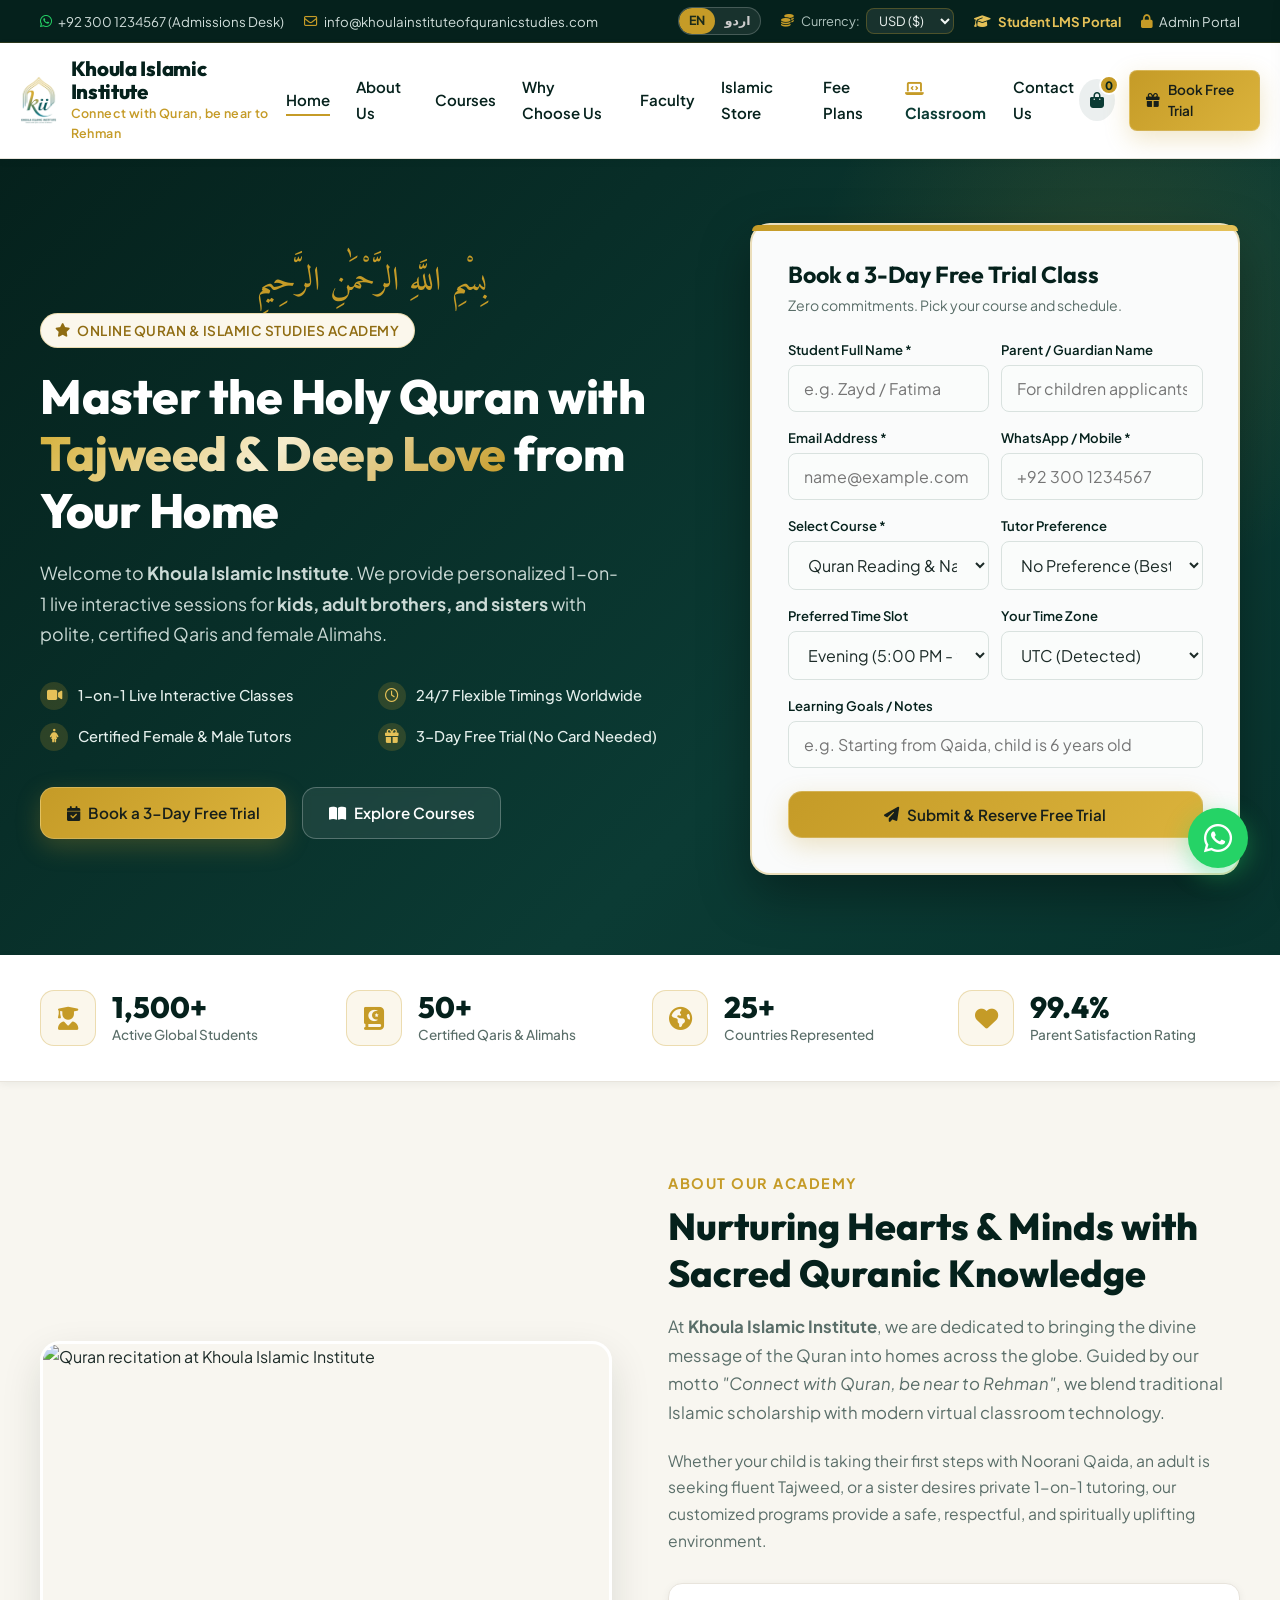
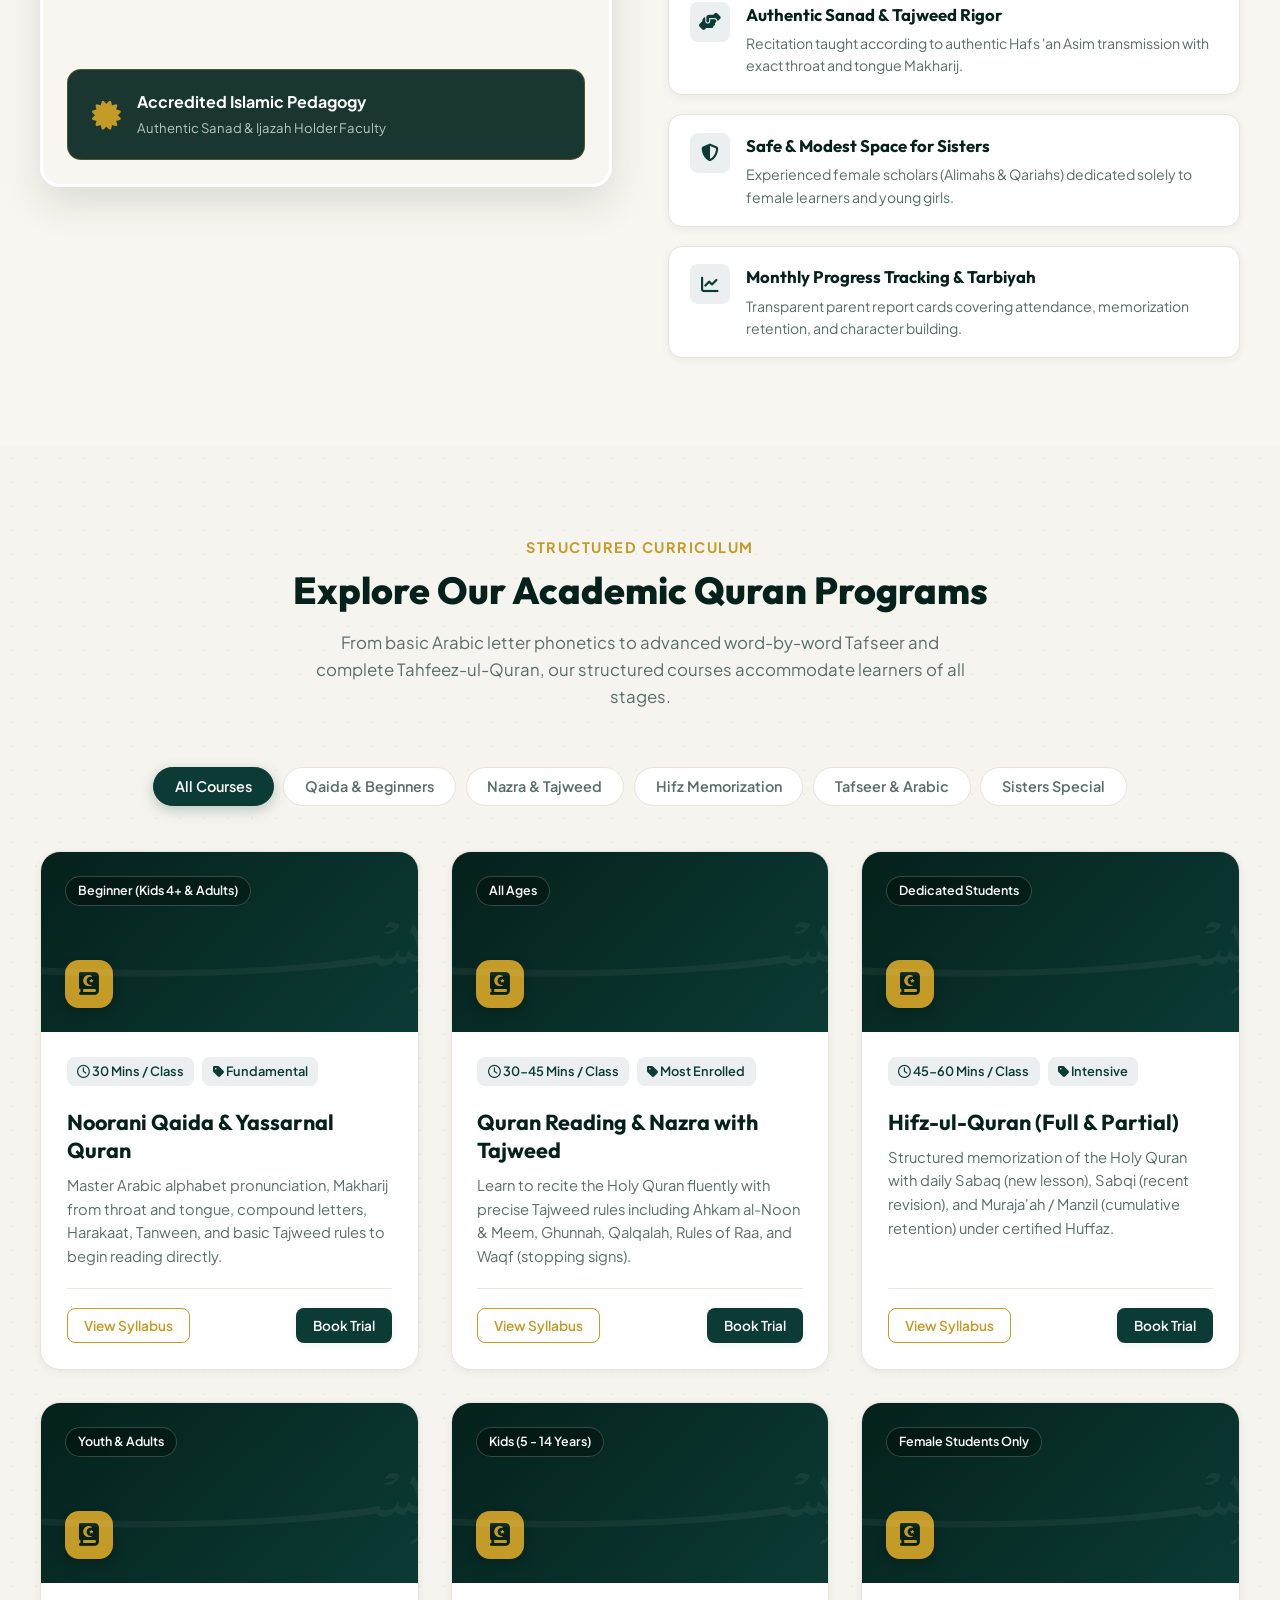
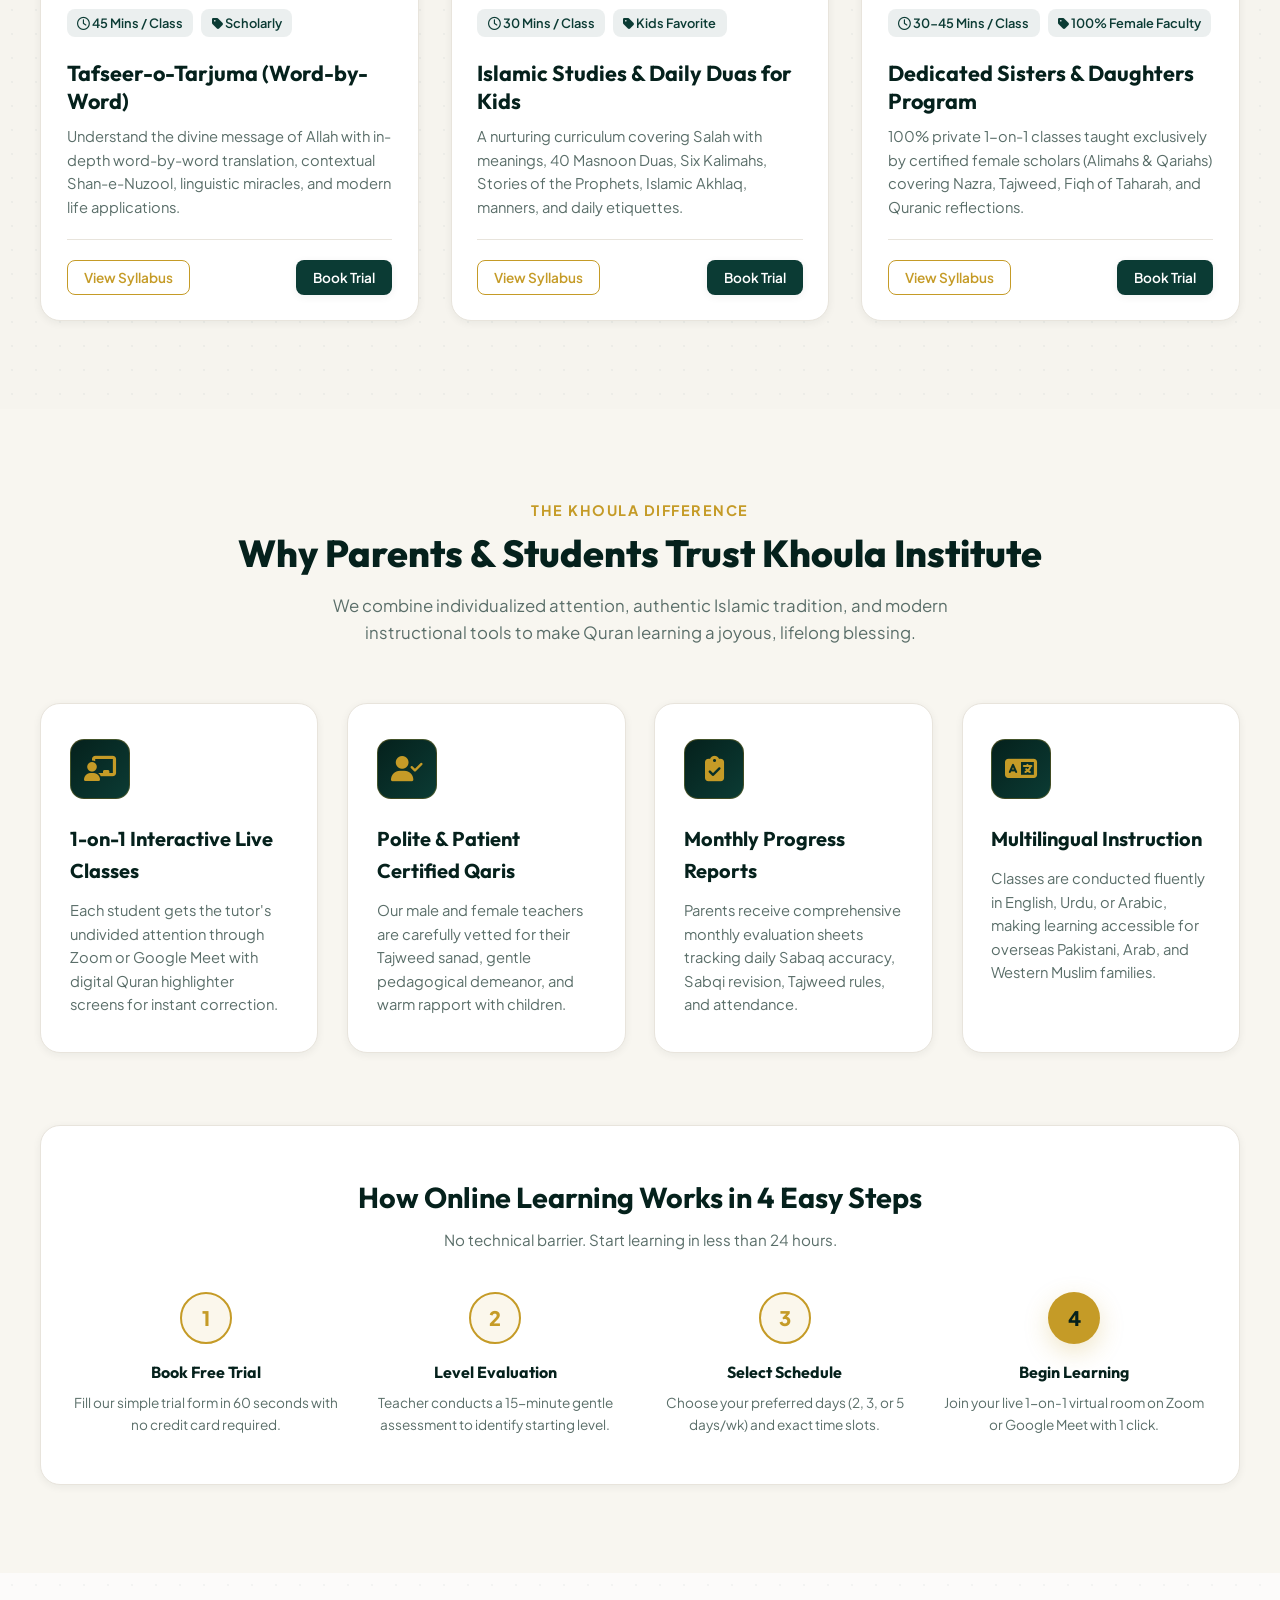
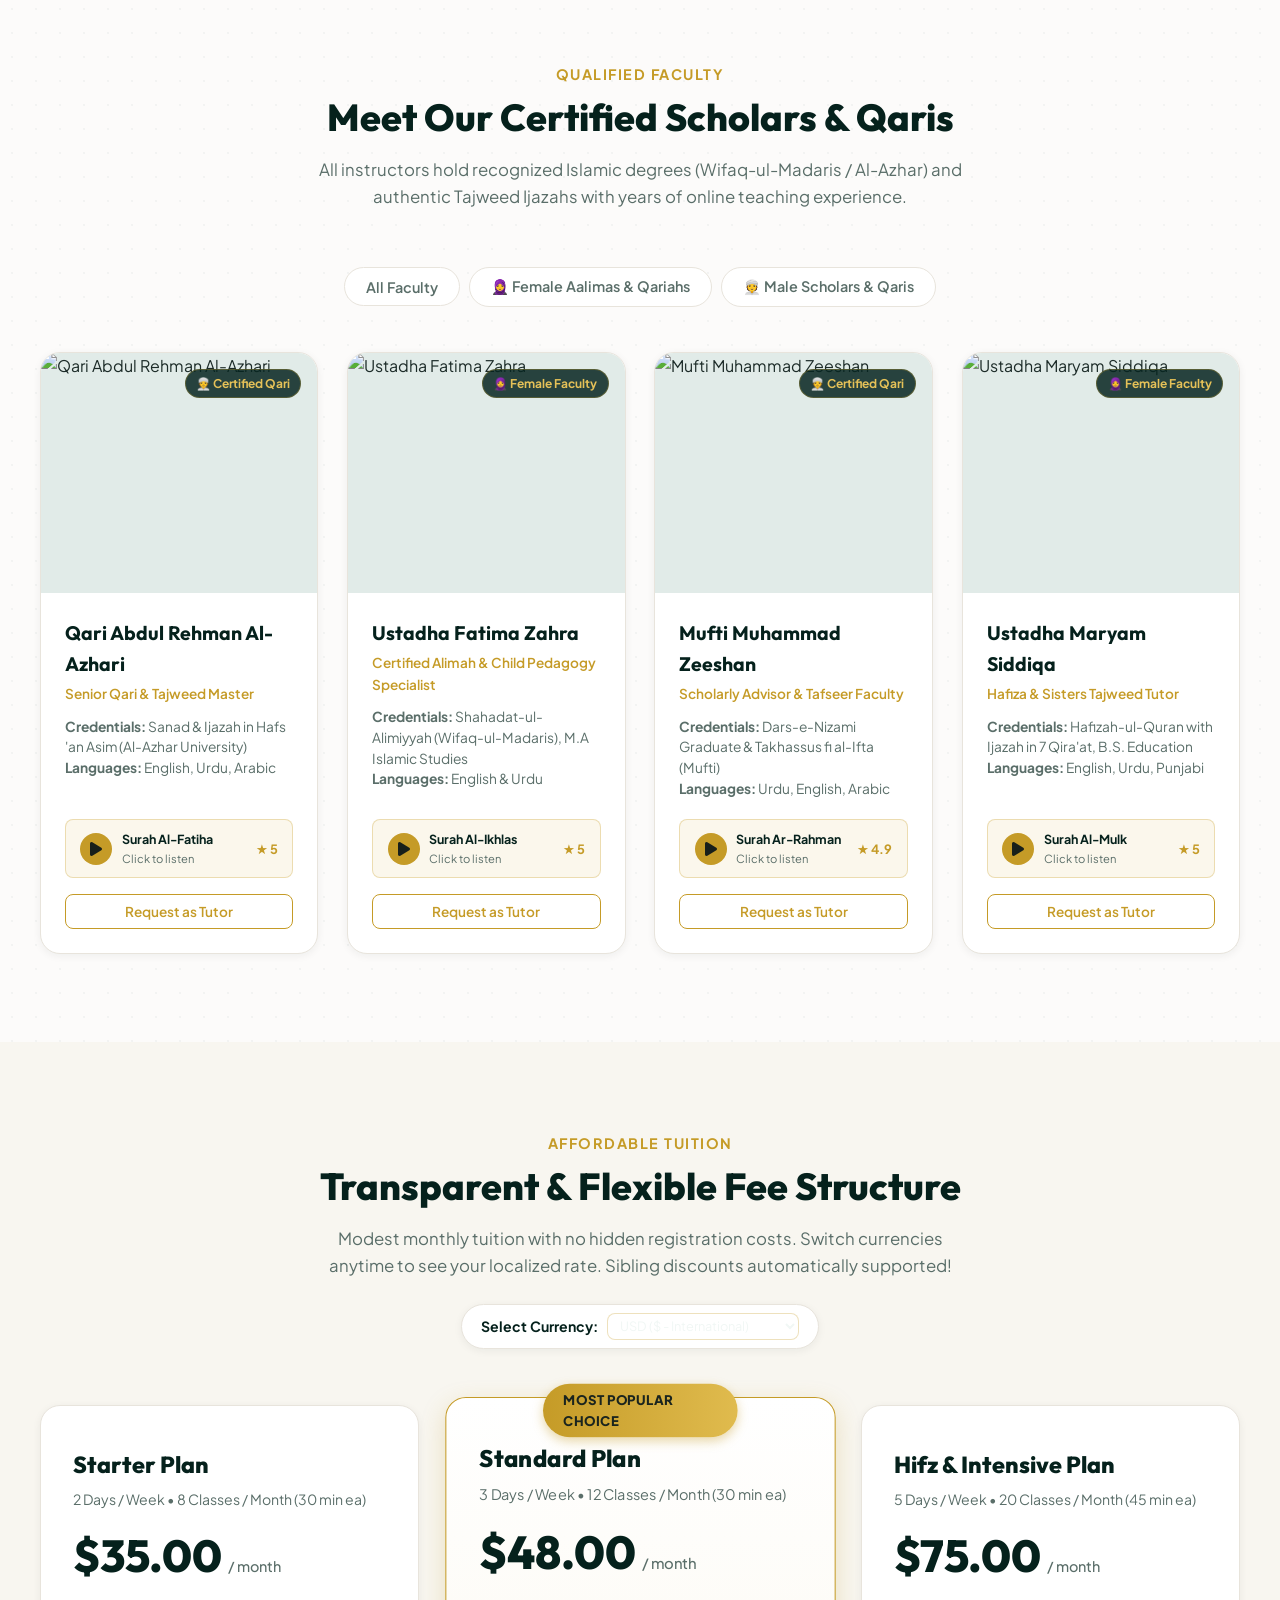
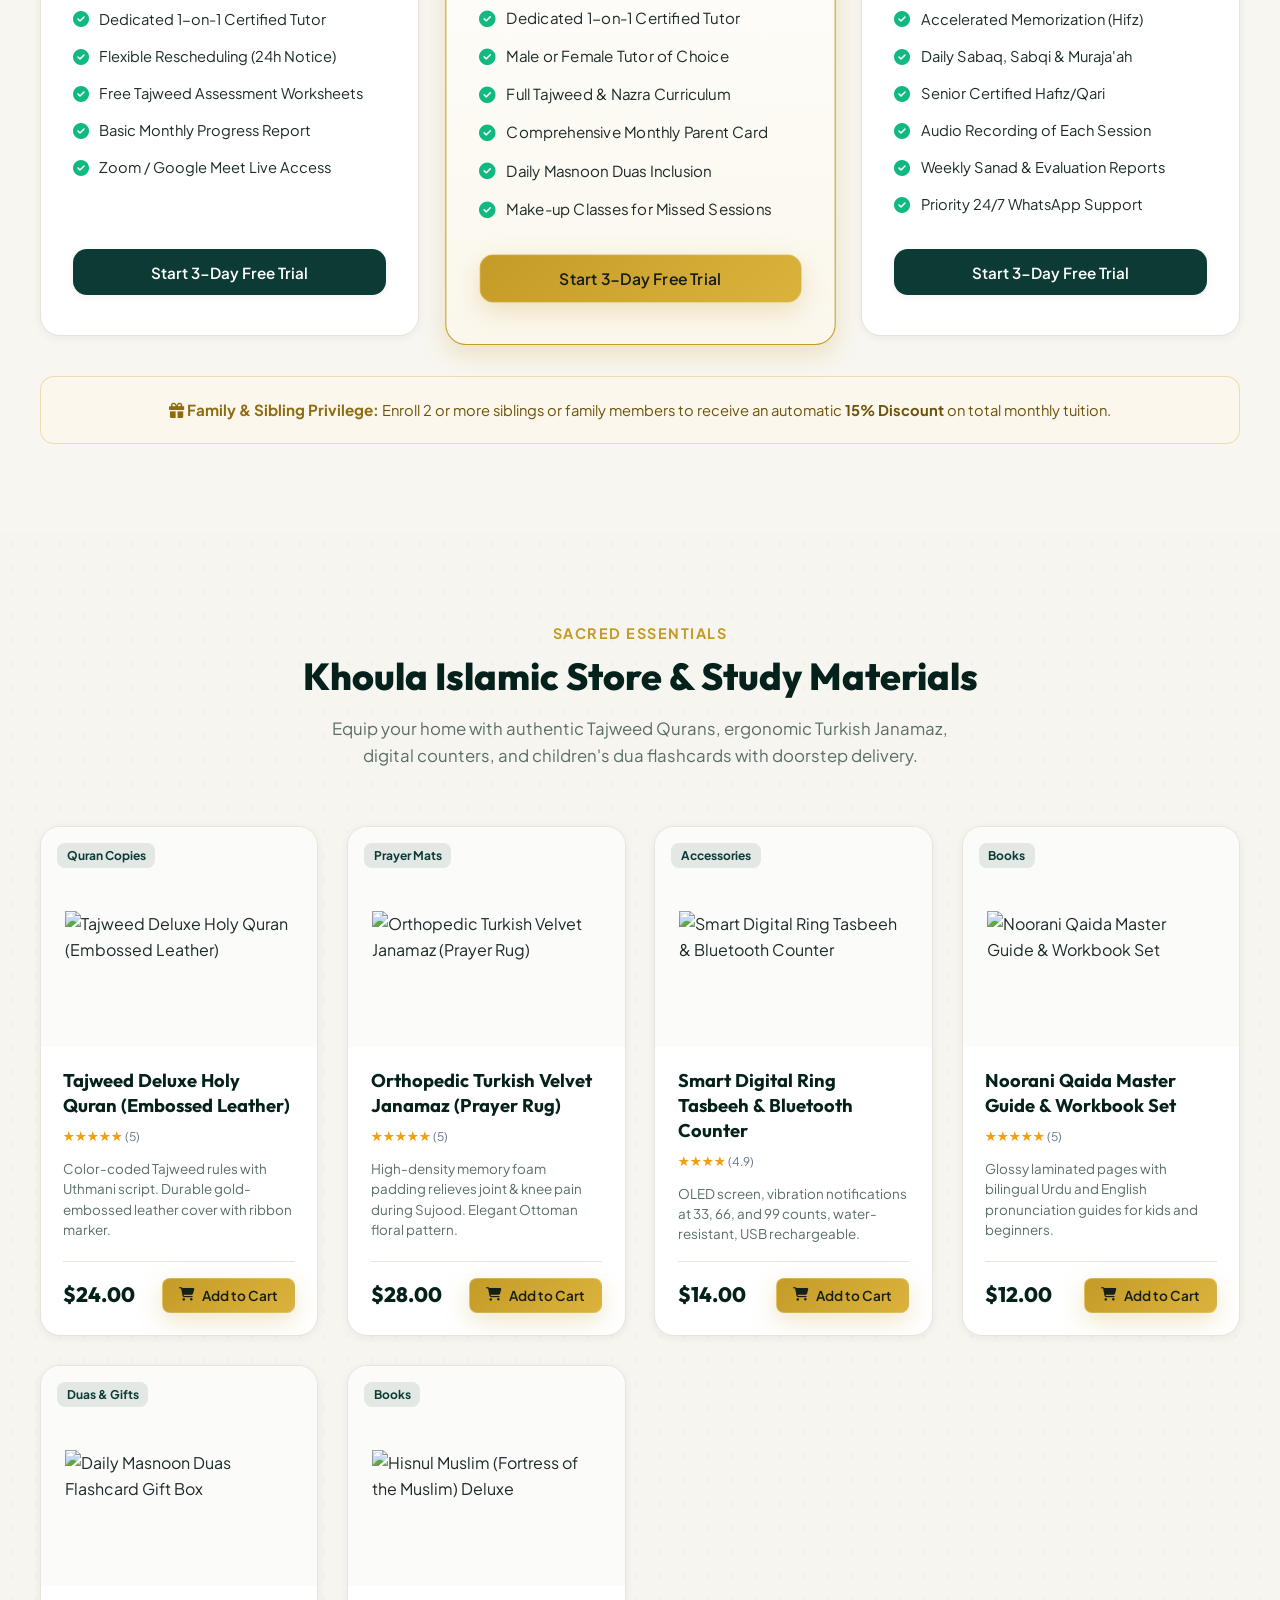
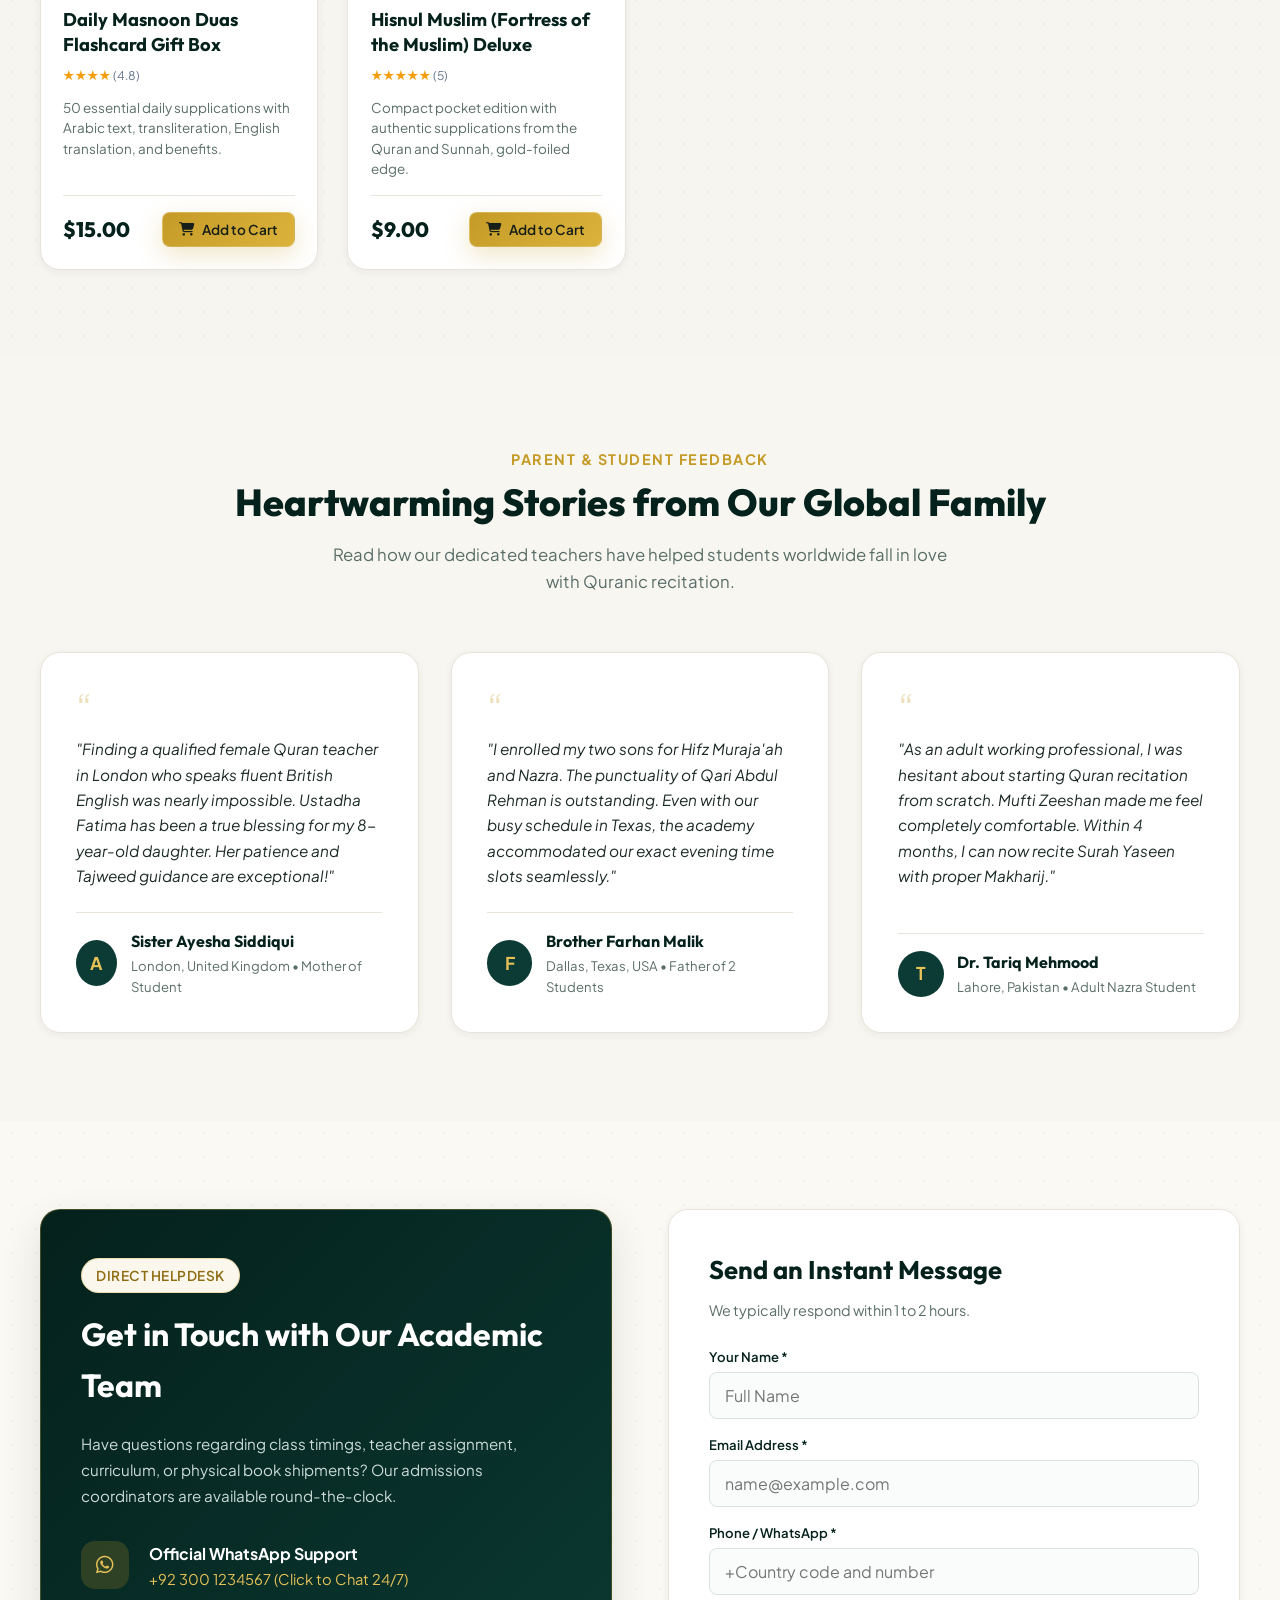
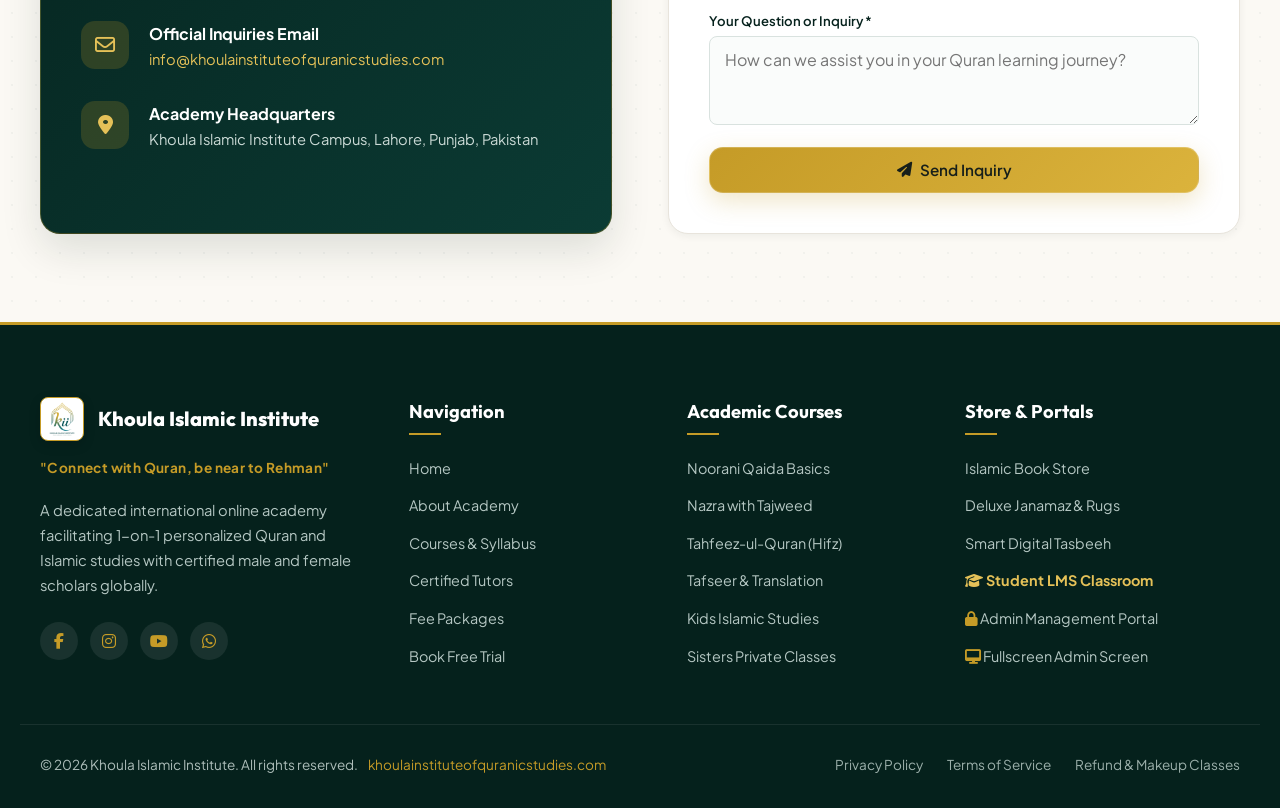
==== index.html @ 8093f702 "Khoula Islamic Institute Website" ====
<!DOCTYPE html>
<html lang="en">
<head>
  <meta charset="UTF-8">
  <meta name="viewport" content="width=device-width, initial-scale=1.0">
  <title>Khoula Islamic Institute | Online Quran Academy & Islamic Store</title>
  <meta name="description" content="Connect with Quran, be near to Rehman. 1-on-1 personalized live Quran classes for kids, adults, and sisters with certified male and female scholars.">
  
  <!-- Favicon -->
  <link rel="icon" type="image/png" href="logo.png">
  <link rel="apple-touch-icon" href="logo.png">

  <!-- FontAwesome Icons & Google Fonts -->
  <link rel="stylesheet" href="https://cdnjs.cloudflare.com/ajax/libs/font-awesome/6.5.1/css/all.min.css">
  <!-- Urdu Font (Noto Nastaliq) -->
  <link rel="preconnect" href="https://fonts.googleapis.com">
  <link rel="stylesheet" href="https://fonts.googleapis.com/css2?family=Noto+Nastaliq+Urdu:wght@400;700&display=swap">
  
  <!-- Master Stylesheet -->
  <link rel="stylesheet" href="styles.css">

  <!-- ===== LANGUAGE SWITCHER STYLES ===== -->
  <style>
    /* Language Toggle Button */
    .lang-switcher-wrap {
      display: flex;
      align-items: center;
      gap: 0;
      background: rgba(255,255,255,0.08);
      border: 1px solid rgba(255,255,255,0.2);
      border-radius: 20px;
      overflow: hidden;
      font-size: 0.78rem;
    }
    .lang-btn {
      background: none;
      border: none;
      cursor: pointer;
      padding: 3px 10px;
      font-weight: 700;
      color: #ccc;
      font-size: 0.78rem;
      transition: all 0.25s;
      line-height: 1.6;
    }
    .lang-btn.active {
      background: var(--color-gold, #c9a84c);
      color: #1a2a1a;
      border-radius: 20px;
    }
    .lang-btn:hover:not(.active) { color: #fff; }

    /* RTL / Urdu Mode Overrides */
    body.lang-ur {
      direction: rtl;
      font-family: 'Noto Nastaliq Urdu', serif;
      font-size: 1.05rem;
      line-height: 2;
    }
    body.lang-ur .nav-menu { flex-direction: row-reverse; }
    body.lang-ur .top-bar-inner { flex-direction: row-reverse; }
    body.lang-ur .brand-text { text-align: right; }
    body.lang-ur .footer-grid { direction: rtl; }
    body.lang-ur .hero-content { text-align: right; }
    body.lang-ur .hero-highlights-grid { direction: rtl; }
    body.lang-ur .hero-buttons { flex-direction: row-reverse; justify-content: flex-end; }
    body.lang-ur .contact-detail-row { flex-direction: row-reverse; }
    body.lang-ur .section-header { direction: rtl; }
    body.lang-ur .about-features-list { direction: rtl; }
    body.lang-ur .about-feature-box { flex-direction: row-reverse; text-align: right; }
    body.lang-ur .why-card { direction: rtl; }
    body.lang-ur .stat-item { flex-direction: row-reverse; }
    body.lang-ur .testimonial-author-box { flex-direction: row-reverse; }
  </style>
</head>
<body>

  <!-- =========================================================================
       1. TOP UTILITY BAR
       ========================================================================= -->
  <div class="top-bar">
    <div class="container top-bar-inner">
      <div class="top-bar-left">
        <a href="https://wa.me/923001234567" target="_blank" class="top-link">
          <i class="fab fa-whatsapp" style="color: #25d366;"></i>
          <span>+92 300 1234567 (Admissions Desk)</span>
        </a>
        <a href="mailto:info@khoulainstituteofquranicstudies.com" class="top-link">
          <i class="far fa-envelope" style="color: var(--color-gold);"></i>
          <span>info@khoulainstituteofquranicstudies.com</span>
        </a>
      </div>

      <div class="top-bar-right">

        <!-- ===== LANGUAGE SWITCHER ===== -->
        <div class="lang-switcher-wrap" title="Switch Language / زبان تبدیل کریں">
          <button class="lang-btn active" id="langBtnEN" onclick="setLanguage('en')">EN</button>
          <button class="lang-btn" id="langBtnUR" onclick="setLanguage('ur')">اردو</button>
        </div>

        <!-- Live Currency Switcher -->
        <div style="display: flex; align-items: center; gap: 0.4rem;">
          <i class="fas fa-coins" style="color: var(--color-gold); font-size: 0.8rem;"></i>
          <span style="font-size: 0.8rem;">Currency:</span>
          <select class="currency-select" aria-label="Select Currency">
            <option value="USD">USD ($)</option>
            <option value="PKR">PKR (₨)</option>
            <option value="GBP">GBP (£)</option>
            <option value="AED">AED (د.إ)</option>
            <option value="EUR">EUR (€)</option>
            <option value="CAD">CAD ($)</option>
          </select>
        </div>

        <!-- Student LMS Portal & Admin Access -->
        <a href="student-portal.html" target="_blank" class="top-link" style="color:var(--color-gold-light); font-weight:700;" title="Access Online Student Classroom">
          <i class="fas fa-graduation-cap"></i>
          <span>Student LMS Portal</span>
        </a>
        <a href="#" class="top-link admin-portal-trigger" title="Institute Administration Panel">
          <i class="fas fa-lock" style="color: var(--color-gold);"></i>
          <span>Admin Portal</span>
        </a>
      </div>
    </div>
  </div>

  <!-- =========================================================================
       2. MAIN NAVIGATION HEADER
       ========================================================================= -->
  <header class="header-main">
    <div class="container header-inner">
      <!-- Brand Logo & Tagline -->
      <a href="#home" class="brand-link" aria-label="Khoula Islamic Institute">
        <img src="logo.png" alt="Khoula Islamic Institute Logo" onerror="this.src='logo.jpg'" class="brand-logo-img">
        <div class="brand-text">
          <span class="brand-name">Khoula Islamic Institute</span>
          <span class="brand-tagline">Connect with Quran, be near to Rehman</span>
        </div>
      </a>

      <!-- Desktop Navigation Menu -->
      <nav>
        <ul class="nav-menu" id="navMenu">
          <li><a href="#home" class="nav-link active">Home</a></li>
          <li><a href="#about" class="nav-link">About Us</a></li>
          <li><a href="#courses" class="nav-link">Courses</a></li>
          <li><a href="#why-us" class="nav-link">Why Choose Us</a></li>
          <li><a href="#teachers" class="nav-link">Faculty</a></li>
          <li><a href="#shop" class="nav-link">Islamic Store</a></li>
          <li><a href="#pricing" class="nav-link">Fee Plans</a></li>
          <li><a href="student-portal.html" target="_blank" class="nav-link" style="color:var(--color-primary); font-weight:700;"><i class="fas fa-laptop-code" style="color:var(--color-gold);"></i> Classroom</a></li>
          <li><a href="#contact" class="nav-link">Contact Us</a></li>
        </ul>
      </nav>

      <!-- Header Actions: Cart & Primary CTA -->
      <div class="header-actions">
        <!-- Slide-out Cart Trigger -->
        <button class="cart-btn-trigger" id="cartTrigger" title="View Shopping Cart">
          <i class="fas fa-shopping-bag"></i>
          <span class="cart-count-badge" id="cartCountBadge">0</span>
        </button>

        <!-- Prominent Free Trial Button -->
        <a href="#free-trial" class="btn btn-gold btn-sm">
          <i class="fas fa-gift"></i> Book Free Trial
        </a>

        <!-- Mobile Menu Hamburger -->
        <button class="mobile-menu-toggle" id="mobileMenuToggle" aria-label="Open Navigation Menu">
          <i class="fas fa-bars"></i>
        </button>
      </div>
    </div>
  </header>

  <!-- =========================================================================
       3. HERO SECTION (Welcoming Students + Quick Trial Booking Card)
       ========================================================================= -->
  <section class="hero-section islamic-bg-pattern" id="home">
    <div class="container hero-grid">
      <!-- Left Column: Engaging Value Proposition -->
      <div class="hero-content">
        <div class="arabic-bismillah">بِسْمِ اللَّهِ الرَّحْمَٰنِ الرَّحِيمِ</div>
        
        <div class="hero-badge-wrap">
          <span class="badge-gold">
            <i class="fas fa-star"></i> Online Quran &amp; Islamic Studies Academy
          </span>
        </div>

        <h1 class="hero-title">
          Master the Holy Quran with <span class="gold-gradient-text">Tajweed &amp; Deep Love</span> from Your Home
        </h1>

        <p class="hero-subtitle">
          Welcome to <strong>Khoula Islamic Institute</strong>. We provide personalized 1-on-1 live interactive sessions for <strong>kids, adult brothers, and sisters</strong> with polite, certified Qaris and female Alimahs.
        </p>

        <!-- Key Highlights Badges -->
        <div class="hero-highlights-grid">
          <div class="hero-highlight-item">
            <div class="highlight-icon"><i class="fas fa-video"></i></div>
            <span>1-on-1 Live Interactive Classes</span>
          </div>
          <div class="hero-highlight-item">
            <div class="highlight-icon"><i class="far fa-clock"></i></div>
            <span>24/7 Flexible Timings Worldwide</span>
          </div>
          <div class="hero-highlight-item">
            <div class="highlight-icon"><i class="fas fa-female"></i></div>
            <span>Certified Female &amp; Male Tutors</span>
          </div>
          <div class="hero-highlight-item">
            <div class="highlight-icon"><i class="fas fa-gift"></i></div>
            <span>3-Day Free Trial (No Card Needed)</span>
          </div>
        </div>

        <div class="hero-buttons">
          <a href="#free-trial" class="btn btn-gold">
            <i class="fas fa-calendar-check"></i> Book a 3-Day Free Trial
          </a>
          <a href="#courses" class="btn btn-outline-white">
            <i class="fas fa-book-open"></i> Explore Courses
          </a>
        </div>
      </div>

      <!-- Right Column: Instant Free Trial Registration Card -->
      <div class="hero-form-card" id="free-trial">
        <h3 class="form-card-title">Book a 3-Day Free Trial Class</h3>
        <p class="form-card-subtitle">Zero commitments. Pick your course and schedule.</p>

        <form id="trialRegistrationForm">
          <div class="form-row">
            <div class="form-group">
              <label class="form-label" for="studentName">Student Full Name *</label>
              <input type="text" id="studentName" class="form-control" required placeholder="e.g. Zayd / Fatima">
            </div>
            <div class="form-group">
              <label class="form-label" for="parentName">Parent / Guardian Name</label>
              <input type="text" id="parentName" class="form-control" placeholder="For children applicants">
            </div>
          </div>

          <div class="form-row">
            <div class="form-group">
              <label class="form-label" for="studentEmail">Email Address *</label>
              <input type="email" id="studentEmail" class="form-control" required placeholder="name@example.com">
            </div>
            <div class="form-group">
              <label class="form-label" for="studentPhone">WhatsApp / Mobile *</label>
              <input type="tel" id="studentPhone" class="form-control" required placeholder="+92 300 1234567">
            </div>
          </div>

          <div class="form-row">
            <div class="form-group">
              <label class="form-label" for="trialCourseSelect">Select Course *</label>
              <select id="trialCourseSelect" class="form-control" required>
                <option value="Quran Reading & Nazra with Tajweed">Quran Reading &amp; Nazra with Tajweed</option>
                <option value="Noorani Qaida & Yassarnal Quran">Noorani Qaida &amp; Yassarnal Quran</option>
                <option value="Hifz-ul-Quran (Full & Partial)">Hifz-ul-Quran (Memorization)</option>
                <option value="Tafseer-o-Tarjuma (Word-by-Word)">Tafseer-o-Tarjuma Translation</option>
                <option value="Islamic Studies & Daily Duas for Kids">Islamic Studies &amp; Daily Duas for Kids</option>
                <option value="Dedicated Sisters & Daughters Program">Dedicated Sisters &amp; Daughters Program</option>
              </select>
            </div>
            <div class="form-group">
              <label class="form-label" for="tutorPrefSelect">Tutor Preference</label>
              <select id="tutorPrefSelect" class="form-control">
                <option value="No Preference">No Preference (Best Match)</option>
                <option value="Female Tutor">Dedicated Female Tutor (Alimah/Qariah)</option>
                <option value="Male Tutor">Certified Male Tutor (Qari/Hafiz)</option>
              </select>
            </div>
          </div>

          <div class="form-row">
            <div class="form-group">
              <label class="form-label" for="trialTimeSlot">Preferred Time Slot</label>
              <select id="trialTimeSlot" class="form-control">
                <option value="Morning (7:00 AM - 11:00 AM)">Morning (7:00 AM - 11:00 AM)</option>
                <option value="Afternoon (1:00 PM - 5:00 PM)">Afternoon (1:00 PM - 5:00 PM)</option>
                <option value="Evening (5:00 PM - 9:00 PM)" selected>Evening (5:00 PM - 9:00 PM)</option>
                <option value="Night (9:00 PM - 12:00 AM)">Night (9:00 PM - 12:00 AM)</option>
                <option value="Weekend Flexible">Weekend Flexible</option>
              </select>
            </div>
            <div class="form-group">
              <label class="form-label" for="trialTimezone">Your Time Zone</label>
              <select id="trialTimezone" class="form-control">
                <option value="PKT (UTC+5)">PKT - Pakistan Standard Time (UTC+5)</option>
                <option value="EST (UTC-5)">EST - USA / Canada Eastern (UTC-5)</option>
                <option value="CST (UTC-6)">CST - USA / Canada Central (UTC-6)</option>
                <option value="PST (UTC-8)">PST - USA Pacific (UTC-8)</option>
                <option value="GMT/BST (UTC+0/+1)">GMT / BST - United Kingdom</option>
                <option value="GST (UTC+4)">GST - UAE / Dubai (UTC+4)</option>
                <option value="AST (UTC+3)">AST - Saudi Arabia / Qatar (UTC+3)</option>
                <option value="AEST (UTC+10)">AEST - Sydney / Australia (UTC+10)</option>
              </select>
            </div>
          </div>

          <div class="form-group">
            <label class="form-label" for="trialNotes">Learning Goals / Notes</label>
            <input type="text" id="trialNotes" class="form-control" placeholder="e.g. Starting from Qaida, child is 6 years old">
          </div>

          <button type="submit" class="btn btn-gold btn-block" style="margin-top: 0.5rem;">
            <i class="fas fa-paper-plane"></i> Submit &amp; Reserve Free Trial
          </button>
        </form>
      </div>
    </div>
  </section>

  <!-- =========================================================================
       4. KEY ACADEMY STATISTICS BAR
       ========================================================================= -->
  <div class="stats-bar">
    <div class="container stats-grid">
      <div class="stat-item">
        <div class="stat-icon-wrap"><i class="fas fa-user-graduate"></i></div>
        <div>
          <div class="stat-number">1,500+</div>
          <div class="stat-label">Active Global Students</div>
        </div>
      </div>
      <div class="stat-item">
        <div class="stat-icon-wrap"><i class="fas fa-quran"></i></div>
        <div>
          <div class="stat-number">50+</div>
          <div class="stat-label">Certified Qaris &amp; Alimahs</div>
        </div>
      </div>
      <div class="stat-item">
        <div class="stat-icon-wrap"><i class="fas fa-globe-americas"></i></div>
        <div>
          <div class="stat-number">25+</div>
          <div class="stat-label">Countries Represented</div>
        </div>
      </div>
      <div class="stat-item">
        <div class="stat-icon-wrap"><i class="fas fa-heart"></i></div>
        <div>
          <div class="stat-number">99.4%</div>
          <div class="stat-label">Parent Satisfaction Rating</div>
        </div>
      </div>
    </div>
  </div>

  <!-- =========================================================================
       5. ABOUT US SECTION
       ========================================================================= -->
  <section class="section-padding" id="about">
    <div class="container about-grid">
      <!-- About Image with Floating Trust Badge -->
      <div class="about-image-card">
        <img src="https://images.unsplash.com/photo-1584281729288-89826acac94f?auto=format&fit=crop&w=800&q=80" alt="Quran recitation at Khoula Islamic Institute">
        <div class="about-floating-badge">
          <div class="about-badge-icon"><i class="fas fa-certificate"></i></div>
          <div>
            <strong style="font-size: 1rem; color: #fff; display: block;">Accredited Islamic Pedagogy</strong>
            <span style="font-size: 0.82rem; color: #b5c7c3;">Authentic Sanad &amp; Ijazah Holder Faculty</span>
          </div>
        </div>
      </div>

      <!-- About Text & Core Pillars -->
      <div>
        <span class="section-tag">About Our Academy</span>
        <h2 class="section-title">Nurturing Hearts &amp; Minds with Sacred Quranic Knowledge</h2>
        <p style="color: var(--text-muted); font-size: 1.05rem; line-height: 1.7; margin-bottom: 1.25rem;">
          At <strong>Khoula Islamic Institute</strong>, we are dedicated to bringing the divine message of the Quran into homes across the globe. Guided by our motto <em>"Connect with Quran, be near to Rehman"</em>, we blend traditional Islamic scholarship with modern virtual classroom technology.
        </p>
        <p style="color: var(--text-muted); font-size: 0.98rem; line-height: 1.7; margin-bottom: 1.5rem;">
          Whether your child is taking their first steps with Noorani Qaida, an adult is seeking fluent Tajweed, or a sister desires private 1-on-1 tutoring, our customized programs provide a safe, respectful, and spiritually uplifting environment.
        </p>

        <!-- Core Feature Pillars -->
        <div class="about-features-list">
          <div class="about-feature-box">
            <div class="about-feature-icon"><i class="fas fa-hands-helping"></i></div>
            <div>
              <h4 style="font-family:var(--font-heading); color:var(--color-primary-dark); font-size:1.05rem; margin-bottom:0.2rem;">Authentic Sanad &amp; Tajweed Rigor</h4>
              <p style="font-size:0.88rem; color:var(--text-muted);">Recitation taught according to authentic Hafs 'an Asim transmission with exact throat and tongue Makharij.</p>
            </div>
          </div>

          <div class="about-feature-box">
            <div class="about-feature-icon"><i class="fas fa-shield-alt"></i></div>
            <div>
              <h4 style="font-family:var(--font-heading); color:var(--color-primary-dark); font-size:1.05rem; margin-bottom:0.2rem;">Safe &amp; Modest Space for Sisters</h4>
              <p style="font-size:0.88rem; color:var(--text-muted);">Experienced female scholars (Alimahs &amp; Qariahs) dedicated solely to female learners and young girls.</p>
            </div>
          </div>

          <div class="about-feature-box">
            <div class="about-feature-icon"><i class="fas fa-chart-line"></i></div>
            <div>
              <h4 style="font-family:var(--font-heading); color:var(--color-primary-dark); font-size:1.05rem; margin-bottom:0.2rem;">Monthly Progress Tracking &amp; Tarbiyah</h4>
              <p style="font-size:0.88rem; color:var(--text-muted);">Transparent parent report cards covering attendance, memorization retention, and character building.</p>
            </div>
          </div>
        </div>
      </div>
    </div>
  </section>

  <!-- =========================================================================
       6. COURSES SECTION (Structured Grid with Filter Tabs & Details)
       ========================================================================= -->
  <section class="section-padding islamic-subtle-pattern" id="courses" style="background-color: #f6f4ee;">
    <div class="container">
      <div class="section-header">
        <span class="section-tag">Structured Curriculum</span>
        <h2 class="section-title">Explore Our Academic Quran Programs</h2>
        <p class="section-subtitle">
          From basic Arabic letter phonetics to advanced word-by-word Tafseer and complete Tahfeez-ul-Quran, our structured courses accommodate learners of all stages.
        </p>
      </div>

      <!-- Course Category Tabs -->
      <div class="courses-filter-tabs">
        <button class="course-tab-btn active" data-category="all" onclick="filterCourses('all')">All Courses</button>
        <button class="course-tab-btn" data-category="basics" onclick="filterCourses('basics')">Qaida &amp; Beginners</button>
        <button class="course-tab-btn" data-category="tajweed" onclick="filterCourses('tajweed')">Nazra &amp; Tajweed</button>
        <button class="course-tab-btn" data-category="hifz" onclick="filterCourses('hifz')">Hifz Memorization</button>
        <button class="course-tab-btn" data-category="advanced" onclick="filterCourses('advanced')">Tafseer &amp; Arabic</button>
        <button class="course-tab-btn" data-category="sisters" onclick="filterCourses('sisters')">Sisters Special</button>
      </div>

      <!-- Dynamic Courses Grid -->
      <div class="courses-grid" id="coursesGrid">
        <!-- Rendered dynamically by app.js -->
      </div>
    </div>
  </section>

  <!-- =========================================================================
       7. WHY CHOOSE US (Core Academy Features)
       ========================================================================= -->
  <section class="section-padding" id="why-us">
    <div class="container">
      <div class="section-header">
        <span class="section-tag">The Khoula Difference</span>
        <h2 class="section-title">Why Parents &amp; Students Trust Khoula Institute</h2>
        <p class="section-subtitle">
          We combine individualized attention, authentic Islamic tradition, and modern instructional tools to make Quran learning a joyous, lifelong blessing.
        </p>
      </div>

      <div class="why-choose-grid">
        <div class="why-card">
          <div class="why-icon-box"><i class="fas fa-chalkboard-teacher"></i></div>
          <h3 class="why-title">1-on-1 Interactive Live Classes</h3>
          <p class="why-text">
            Each student gets the tutor's undivided attention through Zoom or Google Meet with digital Quran highlighter screens for instant correction.
          </p>
        </div>

        <div class="why-card">
          <div class="why-icon-box"><i class="fas fa-user-check"></i></div>
          <h3 class="why-title">Polite &amp; Patient Certified Qaris</h3>
          <p class="why-text">
            Our male and female teachers are carefully vetted for their Tajweed sanad, gentle pedagogical demeanor, and warm rapport with children.
          </p>
        </div>

        <div class="why-card">
          <div class="why-icon-box"><i class="fas fa-clipboard-check"></i></div>
          <h3 class="why-title">Monthly Progress Reports</h3>
          <p class="why-text">
            Parents receive comprehensive monthly evaluation sheets tracking daily Sabaq accuracy, Sabqi revision, Tajweed rules, and attendance.
          </p>
        </div>

        <div class="why-card">
          <div class="why-icon-box"><i class="fas fa-language"></i></div>
          <h3 class="why-title">Multilingual Instruction</h3>
          <p class="why-text">
            Classes are conducted fluently in English, Urdu, or Arabic, making learning accessible for overseas Pakistani, Arab, and Western Muslim families.
          </p>
        </div>
      </div>

      <!-- How Online Classes Work: 4-Step Flow -->
      <div style="margin-top: 4.5rem; background: var(--bg-card); border-radius: var(--radius-lg); padding: 3rem 2rem; border: 1.5px solid var(--border-light); box-shadow: var(--shadow-sm);">
        <div style="text-align: center; margin-bottom: 2.5rem;">
          <h3 style="font-family: var(--font-heading); font-size: 1.8rem; color: var(--color-primary-dark); margin-bottom: 0.5rem;">
            How Online Learning Works in 4 Easy Steps
          </h3>
          <p style="color: var(--text-muted); font-size: 0.95rem;">No technical barrier. Start learning in less than 24 hours.</p>
        </div>

        <div style="display: grid; grid-template-columns: repeat(4, 1fr); gap: 1.5rem; position: relative;">
          <div style="text-align: center;">
            <div style="width: 52px; height: 52px; background: var(--color-gold-pale); color: var(--color-gold); border: 2px solid var(--color-gold); border-radius: 50%; display: flex; align-items: center; justify-content: center; font-weight: 800; font-size: 1.25rem; margin: 0 auto 1rem auto;">1</div>
            <h4 style="font-family: var(--font-heading); color: var(--color-primary-dark); margin-bottom: 0.4rem;">Book Free Trial</h4>
            <p style="font-size: 0.85rem; color: var(--text-muted);">Fill our simple trial form in 60 seconds with no credit card required.</p>
          </div>

          <div style="text-align: center;">
            <div style="width: 52px; height: 52px; background: var(--color-gold-pale); color: var(--color-gold); border: 2px solid var(--color-gold); border-radius: 50%; display: flex; align-items: center; justify-content: center; font-weight: 800; font-size: 1.25rem; margin: 0 auto 1rem auto;">2</div>
            <h4 style="font-family: var(--font-heading); color: var(--color-primary-dark); margin-bottom: 0.4rem;">Level Evaluation</h4>
            <p style="font-size: 0.85rem; color: var(--text-muted);">Teacher conducts a 15-minute gentle assessment to identify starting level.</p>
          </div>

          <div style="text-align: center;">
            <div style="width: 52px; height: 52px; background: var(--color-gold-pale); color: var(--color-gold); border: 2px solid var(--color-gold); border-radius: 50%; display: flex; align-items: center; justify-content: center; font-weight: 800; font-size: 1.25rem; margin: 0 auto 1rem auto;">3</div>
            <h4 style="font-family: var(--font-heading); color: var(--color-primary-dark); margin-bottom: 0.4rem;">Select Schedule</h4>
            <p style="font-size: 0.85rem; color: var(--text-muted);">Choose your preferred days (2, 3, or 5 days/wk) and exact time slots.</p>
          </div>

          <div style="text-align: center;">
            <div style="width: 52px; height: 52px; background: var(--color-gold); color: var(--color-primary-dark); border-radius: 50%; display: flex; align-items: center; justify-content: center; font-weight: 800; font-size: 1.25rem; margin: 0 auto 1rem auto; box-shadow: var(--shadow-gold);">4</div>
            <h4 style="font-family: var(--font-heading); color: var(--color-primary-dark); margin-bottom: 0.4rem;">Begin Learning</h4>
            <p style="font-size: 0.85rem; color: var(--text-muted);">Join your live 1-on-1 virtual room on Zoom or Google Meet with 1 click.</p>
          </div>
        </div>
      </div>
    </div>
  </section>

  <!-- =========================================================================
       8. OUR EXPERT TEACHERS SECTION (Audio Recitation Player & Showcase)
       ========================================================================= -->
  <section class="section-padding islamic-subtle-pattern" id="teachers" style="background-color: #fcfbfa;">
    <div class="container">
      <div class="section-header">
        <span class="section-tag">Qualified Faculty</span>
        <h2 class="section-title">Meet Our Certified Scholars &amp; Qaris</h2>
        <p class="section-subtitle">
          All instructors hold recognized Islamic degrees (Wifaq-ul-Madaris / Al-Azhar) and authentic Tajweed Ijazahs with years of online teaching experience.
        </p>
      </div>

      <!-- Gender Filter Tabs -->
      <div class="courses-filter-tabs">
        <button class="course-tab-btn teacher-tab-btn active" data-gender="all" onclick="filterTeachers('all')">All Faculty</button>
        <button class="course-tab-btn teacher-tab-btn" data-gender="female" onclick="filterTeachers('female')">🧕 Female Aalimas &amp; Qariahs</button>
        <button class="course-tab-btn teacher-tab-btn" data-gender="male" onclick="filterTeachers('male')">👳 Male Scholars &amp; Qaris</button>
      </div>

      <!-- Teachers Grid -->
      <div class="teachers-grid" id="teachersGrid">
        <!-- Rendered dynamically by app.js -->
      </div>
    </div>
  </section>

  <!-- =========================================================================
       9. FLEXIBLE FEE PLANS & PRICING SECTION
       ========================================================================= -->
  <section class="section-padding" id="pricing">
    <div class="container">
      <div class="section-header">
        <span class="section-tag">Affordable Tuition</span>
        <h2 class="section-title">Transparent &amp; Flexible Fee Structure</h2>
        <p class="section-subtitle">
          Modest monthly tuition with no hidden registration costs. Switch currencies anytime to see your localized rate. Sibling discounts automatically supported!
        </p>

        <!-- Centered Currency Switcher Pill -->
        <div style="margin-top: 1.5rem; display: inline-flex; align-items: center; gap: 0.6rem; background: var(--bg-card); padding: 0.5rem 1.2rem; border-radius: var(--radius-full); border: 1px solid var(--border-light); box-shadow: var(--shadow-sm);">
          <span style="font-weight: 700; color: var(--color-primary-dark); font-size: 0.88rem;">Select Currency:</span>
          <select class="currency-select" aria-label="Select pricing currency">
            <option value="USD">USD ($ - International)</option>
            <option value="PKR">PKR (₨ - Pakistan)</option>
            <option value="GBP">GBP (£ - United Kingdom)</option>
            <option value="AED">AED (د.إ - UAE / GCC)</option>
            <option value="EUR">EUR (€ - Europe)</option>
            <option value="CAD">CAD ($ - Canada)</option>
          </select>
        </div>
      </div>

      <!-- Pricing Plans Grid -->
      <div class="pricing-grid" id="pricingGrid">
        <!-- Rendered dynamically by app.js -->
      </div>

      <!-- Sibling Discount Notice -->
      <div style="margin-top: 2.5rem; background: var(--color-gold-pale); border: 1px solid var(--color-gold-border); border-radius: var(--radius-md); padding: 1.25rem; text-align: center;">
        <span style="color: #8f6c12; font-weight: 700; font-size: 0.95rem;">
          <i class="fas fa-gift"></i> Family &amp; Sibling Privilege:
        </span>
        <span style="color: #6d520a; font-size: 0.92rem;">
          Enroll 2 or more siblings or family members to receive an automatic <strong>15% Discount</strong> on total monthly tuition.
        </span>
      </div>
    </div>
  </section>

  <!-- =========================================================================
       10. ISLAMIC E-COMMERCE SHOP SECTION
       ========================================================================= -->
  <section class="section-padding islamic-subtle-pattern" id="shop" style="background-color: #f7f5ef;">
    <div class="container">
      <div class="section-header">
        <span class="section-tag">Sacred Essentials</span>
        <h2 class="section-title">Khoula Islamic Store &amp; Study Materials</h2>
        <p class="section-subtitle">
          Equip your home with authentic Tajweed Qurans, ergonomic Turkish Janamaz, digital counters, and children's dua flashcards with doorstep delivery.
        </p>
      </div>

      <!-- Shop Products Grid -->
      <div class="shop-grid" id="shopGrid">
        <!-- Rendered dynamically by app.js -->
      </div>
    </div>
  </section>

  <!-- =========================================================================
       11. VERIFIED REVIEWS & TESTIMONIALS
       ========================================================================= -->
  <section class="section-padding" id="testimonials">
    <div class="container">
      <div class="section-header">
        <span class="section-tag">Parent &amp; Student Feedback</span>
        <h2 class="section-title">Heartwarming Stories from Our Global Family</h2>
        <p class="section-subtitle">Read how our dedicated teachers have helped students worldwide fall in love with Quranic recitation.</p>
      </div>

      <div class="testimonials-grid">
        <div class="testimonial-card">
          <div class="testimonial-quote-icon">“</div>
          <p class="testimonial-text">
            "Finding a qualified female Quran teacher in London who speaks fluent British English was nearly impossible. Ustadha Fatima has been a true blessing for my 8-year-old daughter. Her patience and Tajweed guidance are exceptional!"
          </p>
          <div class="testimonial-author-box">
            <div class="author-avatar">A</div>
            <div>
              <div class="author-name">Sister Ayesha Siddiqui</div>
              <div class="author-country">London, United Kingdom • Mother of Student</div>
            </div>
          </div>
        </div>

        <div class="testimonial-card">
          <div class="testimonial-quote-icon">“</div>
          <p class="testimonial-text">
            "I enrolled my two sons for Hifz Muraja'ah and Nazra. The punctuality of Qari Abdul Rehman is outstanding. Even with our busy schedule in Texas, the academy accommodated our exact evening time slots seamlessly."
          </p>
          <div class="testimonial-author-box">
            <div class="author-avatar">F</div>
            <div>
              <div class="author-name">Brother Farhan Malik</div>
              <div class="author-country">Dallas, Texas, USA • Father of 2 Students</div>
            </div>
          </div>
        </div>

        <div class="testimonial-card">
          <div class="testimonial-quote-icon">“</div>
          <p class="testimonial-text">
            "As an adult working professional, I was hesitant about starting Quran recitation from scratch. Mufti Zeeshan made me feel completely comfortable. Within 4 months, I can now recite Surah Yaseen with proper Makharij."
          </p>
          <div class="testimonial-author-box">
            <div class="author-avatar">T</div>
            <div>
              <div class="author-name">Dr. Tariq Mehmood</div>
              <div class="author-country">Lahore, Pakistan • Adult Nazra Student</div>
            </div>
          </div>
        </div>
      </div>
    </div>
  </section>

  <!-- =========================================================================
       12. CONTACT US & LOCATION SECTION
       ========================================================================= -->
  <section class="section-padding islamic-subtle-pattern" id="contact" style="background-color: #fbf9f4;">
    <div class="container contact-grid">
      <!-- Contact Information Card -->
      <div class="contact-info-card">
        <span class="badge-gold" style="margin-bottom: 1rem;">Direct Helpdesk</span>
        <h3 style="font-family: var(--font-heading); font-size: 2rem; color: #fff; margin-bottom: 1.25rem;">
          Get in Touch with Our Academic Team
        </h3>
        <p style="color: #cbdad6; font-size: 0.95rem; line-height: 1.7; margin-bottom: 2rem;">
          Have questions regarding class timings, teacher assignment, curriculum, or physical book shipments? Our admissions coordinators are available round-the-clock.
        </p>

        <div class="contact-detail-row">
          <div class="contact-detail-icon"><i class="fab fa-whatsapp"></i></div>
          <div>
            <strong style="color: #fff; font-size: 1rem; display: block;">Official WhatsApp Support</strong>
            <a href="https://wa.me/923001234567" target="_blank" style="color: var(--color-gold-light); font-size: 0.92rem;">
              +92 300 1234567 (Click to Chat 24/7)
            </a>
          </div>
        </div>

        <div class="contact-detail-row">
          <div class="contact-detail-icon"><i class="far fa-envelope"></i></div>
          <div>
            <strong style="color: #fff; font-size: 1rem; display: block;">Official Inquiries Email</strong>
            <a href="mailto:info@khoulainstituteofquranicstudies.com" style="color: var(--color-gold-light); font-size: 0.92rem;">
              info@khoulainstituteofquranicstudies.com
            </a>
          </div>
        </div>

        <div class="contact-detail-row">
          <div class="contact-detail-icon"><i class="fas fa-map-marker-alt"></i></div>
          <div>
            <strong style="color: #fff; font-size: 1rem; display: block;">Academy Headquarters</strong>
            <span style="color: #cbdad6; font-size: 0.92rem;">
              Khoula Islamic Institute Campus, Lahore, Punjab, Pakistan
            </span>
          </div>
        </div>
      </div>

      <!-- Quick Inquiry Form -->
      <div style="background: var(--bg-card); padding: 2.5rem; border-radius: var(--radius-lg); border: 1px solid var(--border-light); box-shadow: var(--shadow-sm);">
        <h3 style="font-family: var(--font-heading); font-size: 1.6rem; color: var(--color-primary-dark); margin-bottom: 0.5rem;">
          Send an Instant Message
        </h3>
        <p style="color: var(--text-muted); font-size: 0.9rem; margin-bottom: 1.5rem;">We typically respond within 1 to 2 hours.</p>

        <form onsubmit="event.preventDefault(); const inq = { name: this.querySelector('input[type=text]').value, email: this.querySelector('input[type=email]').value, phone: this.querySelector('input[type=tel]').value, message: this.querySelector('textarea').value }; if (typeof window.saveInquiryToFirebase === 'function') { window.saveInquiryToFirebase(inq); } showToast('JazakAllah! Your message has been sent to our desk.'); this.reset();">
          <div class="form-group">
            <label class="form-label">Your Name *</label>
            <input type="text" class="form-control" required placeholder="Full Name">
          </div>
          <div class="form-group">
            <label class="form-label">Email Address *</label>
            <input type="email" class="form-control" required placeholder="name@example.com">
          </div>
          <div class="form-group">
            <label class="form-label">Phone / WhatsApp *</label>
            <input type="tel" class="form-control" required placeholder="+Country code and number">
          </div>
          <div class="form-group">
            <label class="form-label">Your Question or Inquiry *</label>
            <textarea class="form-control" rows="3" required placeholder="How can we assist you in your Quran learning journey?"></textarea>
          </div>
          <button type="submit" class="btn btn-gold btn-block">
            <i class="fas fa-paper-plane"></i> Send Inquiry
          </button>
        </form>
      </div>
    </div>
  </section>

  <!-- =========================================================================
       13. FOOTER
       ========================================================================= -->
  <footer class="footer-main">
    <div class="container footer-grid">
      <!-- Col 1: Brand & Tagline -->
      <div>
        <div style="display: flex; align-items: center; gap: 0.85rem; margin-bottom: 1rem;">
          <div class="brand-logo-badge" style="width: 44px; height: 44px; background: #fff; border-radius: 8px; display: flex; align-items: center; justify-content: center; overflow: hidden;">
            <img src="logo.png" alt="Khoula Islamic Institute Logo" onerror="this.src='logo.jpg'" style="height: 34px; width: auto; object-fit: contain;">
          </div>
          <span style="font-family: var(--font-heading); font-size: 1.25rem; font-weight: 800; color: #fff;">
            Khoula Islamic Institute
          </span>
        </div>
        <p style="font-size: 0.85rem; font-weight: 700; color: var(--color-gold); letter-spacing: 0.4px;">
          "Connect with Quran, be near to Rehman"
        </p>
        <p class="footer-brand-desc">
          A dedicated international online academy facilitating 1-on-1 personalized Quran and Islamic studies with certified male and female scholars globally.
        </p>
        <div class="footer-social-links">
          <a href="#" class="social-icon-btn" title="Facebook"><i class="fab fa-facebook-f"></i></a>
          <a href="#" class="social-icon-btn" title="Instagram"><i class="fab fa-instagram"></i></a>
          <a href="#" class="social-icon-btn" title="YouTube"><i class="fab fa-youtube"></i></a>
          <a href="https://wa.me/923001234567" target="_blank" class="social-icon-btn" title="WhatsApp"><i class="fab fa-whatsapp"></i></a>
        </div>
      </div>

      <!-- Col 2: Quick Links -->
      <div>
        <h4 class="footer-col-title">Navigation</h4>
        <ul class="footer-links-list">
          <li><a href="#home" class="footer-link">Home</a></li>
          <li><a href="#about" class="footer-link">About Academy</a></li>
          <li><a href="#courses" class="footer-link">Courses &amp; Syllabus</a></li>
          <li><a href="#teachers" class="footer-link">Certified Tutors</a></li>
          <li><a href="#pricing" class="footer-link">Fee Packages</a></li>
          <li><a href="#free-trial" class="footer-link">Book Free Trial</a></li>
        </ul>
      </div>

      <!-- Col 3: Academic Programs -->
      <div>
        <h4 class="footer-col-title">Academic Courses</h4>
        <ul class="footer-links-list">
          <li><a href="#courses" class="footer-link">Noorani Qaida Basics</a></li>
          <li><a href="#courses" class="footer-link">Nazra with Tajweed</a></li>
          <li><a href="#courses" class="footer-link">Tahfeez-ul-Quran (Hifz)</a></li>
          <li><a href="#courses" class="footer-link">Tafseer &amp; Translation</a></li>
          <li><a href="#courses" class="footer-link">Kids Islamic Studies</a></li>
          <li><a href="#courses" class="footer-link">Sisters Private Classes</a></li>
        </ul>
      </div>

      <!-- Col 4: Store & Administration -->
      <div>
        <h4 class="footer-col-title">Store &amp; Portals</h4>
        <ul class="footer-links-list">
          <li><a href="#shop" class="footer-link">Islamic Book Store</a></li>
          <li><a href="#shop" class="footer-link">Deluxe Janamaz &amp; Rugs</a></li>
          <li><a href="#shop" class="footer-link">Smart Digital Tasbeeh</a></li>
          <li><a href="student-portal.html" target="_blank" class="footer-link" style="color:var(--color-gold-light); font-weight:700;"><i class="fas fa-graduation-cap"></i> Student LMS Classroom</a></li>
          <li><a href="#" class="footer-link admin-portal-trigger"><i class="fas fa-lock" style="color:var(--color-gold);"></i> Admin Management Portal</a></li>
          <li><a href="admin.html" target="_blank" class="footer-link"><i class="fas fa-desktop" style="color:var(--color-gold);"></i> Fullscreen Admin Screen</a></li>
        </ul>
      </div>
    </div>

    <!-- Bottom Copyright -->
    <div class="container footer-bottom">
      <div>
        © 2026 Khoula Islamic Institute. All rights reserved.
        <span style="margin-left: 0.5rem; color: var(--color-gold);">khoulainstituteofquranicstudies.com</span>
      </div>
      <div style="display: flex; gap: 1.5rem;">
        <a href="#home" style="color: #9cb0ab;">Privacy Policy</a>
        <a href="#home" style="color: #9cb0ab;">Terms of Service</a>
        <a href="#home" style="color: #9cb0ab;">Refund &amp; Makeup Classes</a>
      </div>
    </div>
  </footer>

  <!-- =========================================================================
       14. FLOATING WHATSAPP CHAT BUTTON
       ========================================================================= -->
  <div class="floating-whatsapp-widget">
    <div class="whatsapp-bubble" id="floatingWhatsAppBtn" title="Instant WhatsApp Chat">
      <i class="fab fa-whatsapp"></i>
    </div>
  </div>

  <!-- =========================================================================
       15. SLIDE-OVER SHOPPING CART DRAWER
       ========================================================================= -->
  <div class="cart-drawer-overlay" id="cartOverlay"></div>
  <div class="cart-drawer" id="cartDrawer">
    <div class="cart-header">
      <div style="display: flex; align-items: center; gap: 0.6rem;">
        <i class="fas fa-shopping-bag" style="color: var(--color-gold);"></i>
        <h3 style="font-family: var(--font-heading); font-size: 1.2rem; color: #fff;">Your Sacred Cart</h3>
      </div>
      <button class="cart-close-btn" id="cartCloseBtn">&times;</button>
    </div>

    <div class="cart-items-list" id="cartItemsList">
      <!-- Cart items injected dynamically -->
    </div>

    <div class="cart-footer">
      <div class="cart-subtotal-row">
        <span>Subtotal:</span>
        <span id="cartSubtotalAmount">$0.00</span>
      </div>
      <button class="btn btn-gold btn-block" onclick="proceedToCheckout()">
        <i class="fas fa-lock"></i> Proceed to Checkout
      </button>
    </div>
  </div>

  <!-- =========================================================================
       16. MASTER MODAL DIALOG CONTAINER
       ========================================================================= -->
  <div class="modal-overlay" id="mainModalOverlay">
    <div class="modal-container" id="mainModalBox">
      <div id="mainModalContent">
        <!-- Content injected dynamically via showModal() -->
      </div>
    </div>
  </div>

  <!-- Google Firebase Cloud SDK (Compat for reliable real-time database sync) -->
  <script src="https://www.gstatic.com/firebasejs/10.8.0/firebase-app-compat.js"></script>
  <script src="https://www.gstatic.com/firebasejs/10.8.0/firebase-firestore-compat.js"></script>
  <script src="firebase-config.js"></script>

  <!-- Master JavaScript Application -->
  <script src="app.js"></script>

  <!-- =========================================================================
       LANGUAGE SWITCHER — URDU / ENGLISH
       ========================================================================= -->
  <script>
    // ── Translation Dictionary ──────────────────────────────────────────────
    const translations = {
      en: {
        // Nav
        "nav-home":        "Home",
        "nav-about":       "About Us",
        "nav-courses":     "Courses",
        "nav-whyus":       "Why Choose Us",
        "nav-teachers":    "Faculty",
        "nav-shop":        "Islamic Store",
        "nav-pricing":     "Fee Plans",
        "nav-classroom":   "Classroom",
        "nav-contact":     "Contact Us",
        // Hero
        "hero-badge":      "Online Quran & Islamic Studies Academy",
        "hero-title":      "Master the Holy Quran with <span class='gold-gradient-text'>Tajweed &amp; Deep Love</span> from Your Home",
        "hero-subtitle":   "Welcome to <strong>Khoula Islamic Institute</strong>. We provide personalized 1-on-1 live interactive sessions for <strong>kids, adult brothers, and sisters</strong> with polite, certified Qaris and female Alimahs.",
        "hero-h1-live":    "1-on-1 Live Interactive Classes",
        "hero-h1-time":    "24/7 Flexible Timings Worldwide",
        "hero-h1-tutor":   "Certified Female & Male Tutors",
        "hero-h1-trial":   "3-Day Free Trial (No Card Needed)",
        "hero-btn-trial":  "Book a 3-Day Free Trial",
        "hero-btn-courses":"Explore Courses",
        // Form card
        "form-title":      "Book a 3-Day Free Trial Class",
        "form-subtitle":   "Zero commitments. Pick your course and schedule.",
        "form-btn-submit": "Submit & Reserve Free Trial",
        // Stats
        "stat-students":   "Active Global Students",
        "stat-teachers":   "Certified Qaris & Alimahs",
        "stat-countries":  "Countries Represented",
        "stat-rating":     "Parent Satisfaction Rating",
        // About
        "about-tag":       "About Our Academy",
        "about-title":     "Nurturing Hearts & Minds with Sacred Quranic Knowledge",
        // Courses
        "courses-tag":     "Structured Curriculum",
        "courses-title":   "Explore Our Academic Quran Programs",
        "tab-all":         "All Courses",
        "tab-basics":      "Qaida & Beginners",
        "tab-tajweed":     "Nazra & Tajweed",
        "tab-hifz":        "Hifz Memorization",
        "tab-advanced":    "Tafseer & Arabic",
        "tab-sisters":     "Sisters Special",
        // Why Us
        "why-tag":         "The Khoula Difference",
        "why-title":       "Why Parents & Students Trust Khoula Institute",
        // Steps
        "step1-title":     "Book Free Trial",
        "step2-title":     "Level Evaluation",
        "step3-title":     "Select Schedule",
        "step4-title":     "Begin Learning",
        // Teachers
        "teachers-tag":    "Qualified Faculty",
        "teachers-title":  "Meet Our Certified Scholars & Qaris",
        "tab-all-fac":     "All Faculty",
        "tab-female":      "🧕 Female Aalimas & Qariahs",
        "tab-male":        "👳 Male Scholars & Qaris",
        // Pricing
        "pricing-tag":     "Affordable Tuition",
        "pricing-title":   "Transparent & Flexible Fee Structure",
        // Shop
        "shop-tag":        "Sacred Essentials",
        "shop-title":      "Khoula Islamic Store & Study Materials",
        // Testimonials
        "testi-tag":       "Parent & Student Feedback",
        "testi-title":     "Heartwarming Stories from Our Global Family",
        // Contact
        "contact-tag":     "Direct Helpdesk",
        "contact-title":   "Get in Touch with Our Academic Team",
        "contact-send-btn":"Send Inquiry",
        // Footer
        "footer-nav-title":  "Navigation",
        "footer-prog-title": "Academic Courses",
        "footer-store-title":"Store & Portals",
        "footer-copyright":  "© 2026 Khoula Islamic Institute. All rights reserved.",
      },

      ur: {
        // Nav
        "nav-home":        "ہوم",
        "nav-about":       "ہمارے بارے میں",
        "nav-courses":     "کورسز",
        "nav-whyus":       "ہمیں کیوں چنیں",
        "nav-teachers":    "اساتذہ",
        "nav-shop":        "اسلامی اسٹور",
        "nav-pricing":     "فیس پلان",
        "nav-classroom":   "کلاس روم",
        "nav-contact":     "رابطہ کریں",
        // Hero
        "hero-badge":      "آن لائن قرآن اور اسلامی تعلیم اکیڈمی",
        "hero-title":      "اپنے گھر سے <span class='gold-gradient-text'>تجوید اور گہری محبت</span> کے ساتھ قرآن سیکھیں",
        "hero-subtitle":   "<strong>خولہ اسلامی انسٹیٹیوٹ</strong> میں خوش آمدید۔ ہم <strong>بچوں، بالغ بھائیوں اور بہنوں</strong> کے لیے سرٹیفائیڈ قراء اور خواتین عالمات کے ساتھ ذاتی 1-on-1 لائیو سیشن فراہم کرتے ہیں۔",
        "hero-h1-live":    "ذاتی 1-on-1 لائیو کلاسیں",
        "hero-h1-time":    "دنیا بھر میں 24/7 لچکدار اوقات",
        "hero-h1-tutor":   "سرٹیفائیڈ خواتین اور مرد اساتذہ",
        "hero-h1-trial":   "3 دن مفت ٹرائل (کارڈ کی ضرورت نہیں)",
        "hero-btn-trial":  "3 دن مفت ٹرائل بک کریں",
        "hero-btn-courses":"کورسز دیکھیں",
        // Form card
        "form-title":      "3 دن مفت ٹرائل کلاس بک کریں",
        "form-subtitle":   "کوئی پابندی نہیں — اپنا کورس اور وقت منتخب کریں۔",
        "form-btn-submit": "جمع کریں اور مفت ٹرائل محفوظ کریں",
        // Stats
        "stat-students":   "دنیا بھر کے فعال طلباء",
        "stat-teachers":   "سرٹیفائیڈ قراء اور عالمات",
        "stat-countries":  "ممالک میں طلباء",
        "stat-rating":     "والدین کی اطمینان کی شرح",
        // About
        "about-tag":       "ہماری اکیڈمی کے بارے میں",
        "about-title":     "علم قرآن سے دلوں اور ذہنوں کی تربیت",
        // Courses
        "courses-tag":     "منظم نصاب",
        "courses-title":   "ہمارے قرآنی پروگرامز دیکھیں",
        "tab-all":         "تمام کورسز",
        "tab-basics":      "قاعدہ اور ابتدائی",
        "tab-tajweed":     "ناظرہ اور تجوید",
        "tab-hifz":        "حفظ قرآن",
        "tab-advanced":    "تفسیر اور عربی",
        "tab-sisters":     "بہنوں کا خصوصی پروگرام",
        // Why Us
        "why-tag":         "خولہ کی خصوصیت",
        "why-title":       "والدین اور طلباء خولہ انسٹیٹیوٹ پر کیوں بھروسہ کرتے ہیں",
        // Steps
        "step1-title":     "مفت ٹرائل بک کریں",
        "step2-title":     "سطح کی جانچ",
        "step3-title":     "شیڈول منتخب کریں",
        "step4-title":     "سیکھنا شروع کریں",
        // Teachers
        "teachers-tag":    "تجربہ کار اساتذہ",
        "teachers-title":  "ہمارے سرٹیفائیڈ علماء اور قراء سے ملیں",
        "tab-all-fac":     "تمام اساتذہ",
        "tab-female":      "🧕 خواتین عالمات اور قاریات",
        "tab-male":        "👳 مرد علماء اور قراء",
        // Pricing
        "pricing-tag":     "سستی تعلیم",
        "pricing-title":   "شفاف اور لچکدار فیس کا ڈھانچہ",
        // Shop
        "shop-tag":        "مقدس ضروریات",
        "shop-title":      "خولہ اسلامی اسٹور اور تعلیمی مواد",
        // Testimonials
        "testi-tag":       "والدین اور طلباء کے تاثرات",
        "testi-title":     "ہمارے عالمی خاندان کی دل گرما دینے والی کہانیاں",
        // Contact
        "contact-tag":     "براہ راست ہیلپ ڈیسک",
        "contact-title":   "ہماری تعلیمی ٹیم سے رابطہ کریں",
        "contact-send-btn":"پیغام بھیجیں",
        // Footer
        "footer-nav-title":  "نیویگیشن",
        "footer-prog-title": "تعلیمی کورسز",
        "footer-store-title":"اسٹور اور پورٹلز",
        "footer-copyright":  "© 2026 خولہ اسلامی انسٹیٹیوٹ۔ تمام حقوق محفوظ ہیں۔",
      }
    };

    // ── Add data-i18n attributes to elements (auto-map on page load) ─────────
    const elementMap = [
      // Nav links
      { selector: '#navMenu a[href="#home"]',      key: 'nav-home',       type: 'text' },
      { selector: '#navMenu a[href="#about"]',     key: 'nav-about',      type: 'text' },
      { selector: '#navMenu a[href="#courses"]',   key: 'nav-courses',    type: 'text' },
      { selector: '#navMenu a[href="#why-us"]',    key: 'nav-whyus',      type: 'text' },
      { selector: '#navMenu a[href="#teachers"]',  key: 'nav-teachers',   type: 'text' },
      { selector: '#navMenu a[href="#shop"]',      key: 'nav-shop',       type: 'text' },
      { selector: '#navMenu a[href="#pricing"]',   key: 'nav-pricing',    type: 'text' },
      { selector: '#navMenu a[href="#contact"]',   key: 'nav-contact',    type: 'text' },
      // Hero
      { selector: '.hero-badge-wrap .badge-gold',  key: 'hero-badge',     type: 'innerHTML', iconClass: 'fas fa-star' },
      { selector: '.hero-title',                   key: 'hero-title',     type: 'innerHTML' },
      { selector: '.hero-subtitle',                key: 'hero-subtitle',  type: 'innerHTML' },
      { selector: '.hero-buttons a:first-child',   key: 'hero-btn-trial', type: 'innerHTML', iconHtml: '<i class="fas fa-calendar-check"></i> ' },
      { selector: '.hero-buttons a:last-child',    key: 'hero-btn-courses',type:'innerHTML', iconHtml: '<i class="fas fa-book-open"></i> ' },
      // Form card
      { selector: '.form-card-title',              key: 'form-title',     type: 'text' },
      { selector: '.form-card-subtitle',           key: 'form-subtitle',  type: 'text' },
      { selector: '#trialRegistrationForm .btn-gold', key: 'form-btn-submit', type: 'innerHTML', iconHtml: '<i class="fas fa-paper-plane"></i> ' },
      // Sections
      { selector: '#about .section-tag',           key: 'about-tag',      type: 'text' },
      { selector: '#about .section-title',         key: 'about-title',    type: 'text' },
      { selector: '#courses .section-tag',         key: 'courses-tag',    type: 'text' },
      { selector: '#courses .section-title',       key: 'courses-title',  type: 'text' },
      { selector: '#why-us .section-tag',          key: 'why-tag',        type: 'text' },
      { selector: '#why-us .section-title',        key: 'why-title',      type: 'text' },
      { selector: '#teachers .section-tag',        key: 'teachers-tag',   type: 'text' },
      { selector: '#teachers .section-title',      key: 'teachers-title', type: 'text' },
      { selector: '#pricing .section-tag',         key: 'pricing-tag',    type: 'text' },
      { selector: '#pricing .section-title',       key: 'pricing-title',  type: 'text' },
      { selector: '#shop .section-tag',            key: 'shop-tag',       type: 'text' },
      { selector: '#shop .section-title',          key: 'shop-title',     type: 'text' },
      { selector: '#testimonials .section-tag',    key: 'testi-tag',      type: 'text' },
      { selector: '#testimonials .section-title',  key: 'testi-title',    type: 'text' },
    ];

    // Stats bar - special handling
    const statsMap = [
      { index: 0, key: 'stat-students'  },
      { index: 1, key: 'stat-teachers'  },
      { index: 2, key: 'stat-countries' },
      { index: 3, key: 'stat-rating'    },
    ];

    // Course filter tab buttons
    const tabMap = [
      { selector: '.course-tab-btn[data-category="all"]',      key: 'tab-all'      },
      { selector: '.course-tab-btn[data-category="basics"]',   key: 'tab-basics'   },
      { selector: '.course-tab-btn[data-category="tajweed"]',  key: 'tab-tajweed'  },
      { selector: '.course-tab-btn[data-category="hifz"]',     key: 'tab-hifz'     },
      { selector: '.course-tab-btn[data-category="advanced"]', key: 'tab-advanced' },
      { selector: '.course-tab-btn[data-category="sisters"]',  key: 'tab-sisters'  },
    ];

    // Teacher tabs
    const teacherTabMap = [
      { selector: '.teacher-tab-btn[data-gender="all"]',    key: 'tab-all-fac' },
      { selector: '.teacher-tab-btn[data-gender="female"]', key: 'tab-female'  },
      { selector: '.teacher-tab-btn[data-gender="male"]',   key: 'tab-male'    },
    ];

    // ── Main setLanguage function ────────────────────────────────────────────
    function setLanguage(lang) {
      const t = translations[lang];
      const isUrdu = lang === 'ur';

      // Toggle body class & HTML dir attribute
      document.body.classList.toggle('lang-ur', isUrdu);
      document.documentElement.setAttribute('lang', lang);
      document.documentElement.setAttribute('dir', isUrdu ? 'rtl' : 'ltr');

      // Active button styling
      document.getElementById('langBtnEN').classList.toggle('active', !isUrdu);
      document.getElementById('langBtnUR').classList.toggle('active',  isUrdu);

      // Translate mapped elements
      elementMap.forEach(({ selector, key, type, iconHtml }) => {
        const el = document.querySelector(selector);
        if (!el || !t[key]) return;
        if (type === 'text') {
          el.textContent = t[key];
        } else {
          const icon = iconHtml || '';
          el.innerHTML = icon + t[key];
        }
      });

      // Translate stats labels
      const statLabels = document.querySelectorAll('.stat-label');
      statsMap.forEach(({ index, key }) => {
        if (statLabels[index] && t[key]) statLabels[index].textContent = t[key];
      });

      // Translate course filter tabs
      tabMap.forEach(({ selector, key }) => {
        const el = document.querySelector(selector);
        if (el && t[key]) el.textContent = t[key];
      });

      // Translate teacher tabs
      teacherTabMap.forEach(({ selector, key }) => {
        const el = document.querySelector(selector);
        if (el && t[key]) el.textContent = t[key];
      });

      // Footer column titles
      const footerTitles = document.querySelectorAll('.footer-col-title');
      if (footerTitles[0] && t['footer-nav-title'])   footerTitles[0].textContent = t['footer-nav-title'];
      if (footerTitles[1] && t['footer-prog-title'])  footerTitles[1].textContent = t['footer-prog-title'];
      if (footerTitles[2] && t['footer-store-title']) footerTitles[2].textContent = t['footer-store-title'];

      // Copyright text
      const copyrightEl = document.querySelector('.footer-bottom > div:first-child');
      if (copyrightEl && t['footer-copyright']) {
        const websiteSpan = copyrightEl.querySelector('span');
        copyrightEl.textContent = t['footer-copyright'];
        if (websiteSpan) {
          copyrightEl.appendChild(websiteSpan);
        }
      }

      // Save preference
      localStorage.setItem('kii-lang', lang);
    }

    // ── On page load: restore saved language preference ──────────────────────
    document.addEventListener('DOMContentLoaded', function () {
      const saved = localStorage.getItem('kii-lang') || 'en';
      if (saved === 'ur') setLanguage('ur');
    });
  </script>
</body>
</html>
---- styles.css ----
/* ==========================================================================
   KHOUAL ISLAMIC INSTITUTE - MASTER STYLESHEET
   Official Tagline: "Connect with Quran, be near to Rehman"
   Aesthetic: Deep Emerald / Royal Teal & Soft Champagne Gold
   ========================================================================== */

@import url('https://fonts.googleapis.com/css2?family=Amiri:ital,wght@0,400;0,700;1,400&family=Outfit:wght@300;400;500;600;700;800&family=Plus+Jakarta+Sans:wght@300;400;500;600;700;800&family=Scheherazade+New:wght@400;700&display=swap');

:root {
  /* Primary Royal Teal & Emerald Palette */
  --color-primary-dark: #05211c;
  --color-primary: #0b3b34;
  --color-primary-light: #135249;
  --color-primary-soft: #1d6b60;
  --color-primary-muted: rgba(11, 59, 52, 0.08);
  
  /* Soft Gold & Champagne Accents */
  --color-gold: #c59b27;
  --color-gold-light: #e5c158;
  --color-gold-hover: #d4af37;
  --color-gold-pale: #fbf7ec;
  --color-gold-subtle: rgba(197, 155, 39, 0.15);
  --color-gold-border: rgba(197, 155, 39, 0.3);

  /* Neutrals & Surfaces */
  --bg-main: #f8f6f0;
  --bg-card: #ffffff;
  --bg-dark-surface: #072520;
  --text-main: #1c2b28;
  --text-muted: #5a6e69;
  --text-light: #94a7a2;
  --text-white: #ffffff;
  --border-light: #e8e4dc;
  
  /* System status */
  --color-success: #10b981;
  --color-warning: #f59e0b;
  --color-danger: #ef4444;
  --color-info: #0284c7;

  /* Typography */
  --font-body: 'Plus Jakarta Sans', system-ui, -apple-system, sans-serif;
  --font-heading: 'Outfit', sans-serif;
  --font-arabic: 'Amiri', 'Scheherazade New', serif;

  /* Shadows & Radius */
  --shadow-sm: 0 2px 8px rgba(5, 33, 28, 0.06);
  --shadow-md: 0 8px 24px rgba(5, 33, 28, 0.08);
  --shadow-lg: 0 16px 40px rgba(5, 33, 28, 0.12);
  --shadow-gold: 0 8px 24px rgba(197, 155, 39, 0.25);
  --radius-sm: 8px;
  --radius-md: 14px;
  --radius-lg: 20px;
  --radius-full: 9999px;

  --transition-fast: 0.2s cubic-bezier(0.16, 1, 0.3, 1);
  --transition-normal: 0.35s cubic-bezier(0.16, 1, 0.3, 1);
}

/* --------------------------------------------------------------------------
   Reset & Base Styles
   -------------------------------------------------------------------------- */
*, *::before, *::after {
  box-sizing: border-box;
  margin: 0;
  padding: 0;
}

html {
  scroll-behavior: smooth;
  font-size: 16px;
}

body {
  font-family: var(--font-body);
  color: var(--text-main);
  background-color: var(--bg-main);
  line-height: 1.6;
  overflow-x: hidden;
  -webkit-font-smoothing: antialiased;
}

/* Islamic Geometric Pattern Overlay */
.islamic-bg-pattern {
  background-color: var(--color-primary-dark);
  background-image: radial-gradient(circle at 50% 50%, rgba(197, 155, 39, 0.07) 1px, transparent 1px);
  background-size: 28px 28px;
}

.islamic-subtle-pattern {
  background-image: radial-gradient(circle at 50% 50%, rgba(11, 59, 52, 0.04) 1px, transparent 1px);
  background-size: 24px 24px;
}

img {
  max-width: 100%;
  height: auto;
  display: block;
}

a {
  color: inherit;
  text-decoration: none;
  transition: color var(--transition-fast);
}

button, input, select, textarea {
  font-family: inherit;
  font-size: inherit;
}

.container {
  width: 100%;
  max-width: 1240px;
  margin-left: auto;
  margin-right: auto;
  padding-left: 1.25rem;
  padding-right: 1.25rem;
}

/* Arabic Calligraphy Elements */
.arabic-bismillah {
  font-family: var(--font-arabic);
  font-size: 2.1rem;
  line-height: 1.4;
  color: var(--color-gold);
  text-align: center;
  margin-bottom: 0.5rem;
  user-select: none;
}

.arabic-text {
  font-family: var(--font-arabic);
  direction: rtl;
}

/* --------------------------------------------------------------------------
   Utility & Decorative Components
   -------------------------------------------------------------------------- */
.badge-gold {
  display: inline-flex;
  align-items: center;
  gap: 0.4rem;
  background: var(--color-gold-pale);
  color: #8f6c12;
  border: 1px solid var(--color-gold-border);
  padding: 0.35rem 0.9rem;
  border-radius: var(--radius-full);
  font-size: 0.85rem;
  font-weight: 600;
  text-transform: uppercase;
  letter-spacing: 0.5px;
}

.badge-teal {
  display: inline-flex;
  align-items: center;
  gap: 0.4rem;
  background: rgba(11, 59, 52, 0.1);
  color: var(--color-primary);
  border: 1px solid rgba(11, 59, 52, 0.2);
  padding: 0.35rem 0.9rem;
  border-radius: var(--radius-full);
  font-size: 0.85rem;
  font-weight: 600;
}

.gold-gradient-text {
  background: linear-gradient(135deg, #d4af37 0%, #f6eccd 50%, #c59b27 100%);
  -webkit-background-clip: text;
  -webkit-text-fill-color: transparent;
}

.section-tag {
  display: inline-block;
  color: var(--color-gold);
  font-weight: 700;
  font-size: 0.9rem;
  letter-spacing: 1.5px;
  text-transform: uppercase;
  margin-bottom: 0.5rem;
}

.section-title {
  font-family: var(--font-heading);
  font-size: 2.35rem;
  font-weight: 800;
  color: var(--color-primary-dark);
  line-height: 1.25;
  margin-bottom: 1rem;
}

.section-subtitle {
  color: var(--text-muted);
  font-size: 1.05rem;
  max-width: 650px;
  margin: 0 auto;
}

/* Buttons */
.btn {
  display: inline-flex;
  align-items: center;
  justify-content: center;
  gap: 0.5rem;
  padding: 0.8rem 1.6rem;
  border-radius: var(--radius-md);
  font-weight: 600;
  font-size: 0.95rem;
  cursor: pointer;
  border: 1px solid transparent;
  transition: all var(--transition-normal);
  text-decoration: none;
}

.btn-gold {
  background: linear-gradient(135deg, var(--color-gold) 0%, #dbb33c 100%);
  color: #171f1a;
  box-shadow: var(--shadow-gold);
  border-color: rgba(255, 255, 255, 0.2);
}

.btn-gold:hover {
  background: linear-gradient(135deg, #dbb33c 0%, #f0cd69 100%);
  transform: translateY(-2px);
  box-shadow: 0 10px 28px rgba(197, 155, 39, 0.35);
}

.btn-primary {
  background-color: var(--color-primary);
  color: var(--text-white);
  box-shadow: var(--shadow-sm);
}

.btn-primary:hover {
  background-color: var(--color-primary-light);
  transform: translateY(-2px);
  box-shadow: var(--shadow-md);
}

.btn-outline-gold {
  background: transparent;
  color: var(--color-gold);
  border: 1.5px solid var(--color-gold);
}

.btn-outline-gold:hover {
  background: var(--color-gold-pale);
  color: var(--color-primary-dark);
}

.btn-outline-white {
  background: rgba(255, 255, 255, 0.08);
  color: var(--text-white);
  border: 1px solid rgba(255, 255, 255, 0.25);
  backdrop-filter: blur(4px);
}

.btn-outline-white:hover {
  background: rgba(255, 255, 255, 0.2);
  color: var(--text-white);
  border-color: #ffffff;
}

.btn-sm {
  padding: 0.5rem 1rem;
  font-size: 0.85rem;
  border-radius: var(--radius-sm);
}

.btn-block {
  width: 100%;
}

/* --------------------------------------------------------------------------
   Top Utility Bar
   -------------------------------------------------------------------------- */
.top-bar {
  background-color: var(--color-primary-dark);
  color: #b0c4bf;
  font-size: 0.83rem;
  border-bottom: 1px solid rgba(197, 155, 39, 0.2);
  padding: 0.45rem 0;
}

.top-bar-inner {
  display: flex;
  align-items: center;
  justify-content: space-between;
  flex-wrap: wrap;
  gap: 0.75rem;
}

.top-bar-left, .top-bar-right {
  display: flex;
  align-items: center;
  gap: 1.25rem;
}

.top-link {
  display: flex;
  align-items: center;
  gap: 0.4rem;
  color: #d1dedb;
  transition: color var(--transition-fast);
}

.top-link:hover {
  color: var(--color-gold-light);
}

.currency-select {
  background: rgba(255, 255, 255, 0.08);
  color: #f1f7f5;
  border: 1px solid rgba(197, 155, 39, 0.3);
  border-radius: var(--radius-sm);
  padding: 0.2rem 0.5rem;
  font-size: 0.8rem;
  cursor: pointer;
  outline: none;
}

.currency-select option {
  background: var(--color-primary-dark);
  color: #fff;
}

/* --------------------------------------------------------------------------
   Main Navigation Header
   -------------------------------------------------------------------------- */
.header-main {
  position: sticky;
  top: 0;
  z-index: 1000;
  background-color: rgba(255, 255, 255, 0.96);
  backdrop-filter: blur(12px);
  border-bottom: 1px solid var(--border-light);
  box-shadow: var(--shadow-sm);
  transition: all var(--transition-fast);
}

.header-inner {
  display: flex;
  align-items: center;
  justify-content: space-between;
  padding: 0.85rem 0;
}

/* Brand Logo */
.brand-link {
  display: flex;
  align-items: center;
  gap: 0.85rem;
  text-decoration: none;
  transition: opacity var(--transition-fast);
}

.brand-link:hover {
  opacity: 0.95;
}

.brand-logo-img {
  height: 48px;
  width: auto;
  object-fit: contain;
  display: block;
  flex-shrink: 0;
  transition: transform var(--transition-fast);
}

.brand-link:hover .brand-logo-img {
  transform: scale(1.05);
}

.brand-logo-badge {
  display: inline-flex;
  align-items: center;
  justify-content: center;
  background: #ffffff;
  border-radius: 12px;
  padding: 4px;
  box-shadow: 0 4px 12px rgba(0, 0, 0, 0.15);
  border: 1.5px solid var(--color-gold);
  flex-shrink: 0;
}

.brand-logo-icon {
  width: 48px;
  height: 48px;
  background: linear-gradient(135deg, var(--color-primary) 0%, var(--color-primary-dark) 100%);
  border: 2px solid var(--color-gold);
  border-radius: 50%;
  display: flex;
  align-items: center;
  justify-content: center;
  color: var(--color-gold);
  box-shadow: 0 4px 12px rgba(11, 59, 52, 0.2);
  flex-shrink: 0;
  overflow: hidden;
}

.brand-text {
  display: flex;
  flex-direction: column;
}

.brand-name {
  font-family: var(--font-heading);
  font-size: 1.28rem;
  font-weight: 800;
  color: var(--color-primary-dark);
  line-height: 1.15;
  letter-spacing: -0.3px;
}

.brand-tagline {
  font-size: 0.78rem;
  font-weight: 600;
  color: var(--color-gold);
  letter-spacing: 0.4px;
}

/* Navigation Links */
.nav-menu {
  display: flex;
  align-items: center;
  gap: 1.6rem;
  list-style: none;
}

.nav-link {
  font-weight: 600;
  font-size: 0.94rem;
  color: var(--color-primary-dark);
  position: relative;
  padding: 0.4rem 0;
}

.nav-link::after {
  content: '';
  position: absolute;
  bottom: 0;
  left: 0;
  width: 0%;
  height: 2px;
  background-color: var(--color-gold);
  transition: width var(--transition-fast);
}

.nav-link:hover {
  color: var(--color-primary);
}

.nav-link:hover::after,
.nav-link.active::after {
  width: 100%;
}

.header-actions {
  display: flex;
  align-items: center;
  gap: 0.85rem;
}

.cart-btn-trigger {
  position: relative;
  background: var(--color-primary-muted);
  color: var(--color-primary);
  width: 42px;
  height: 42px;
  border-radius: 50%;
  display: flex;
  align-items: center;
  justify-content: center;
  border: none;
  cursor: pointer;
  transition: all var(--transition-fast);
}

.cart-btn-trigger:hover {
  background: var(--color-primary);
  color: #fff;
}

.cart-count-badge {
  position: absolute;
  top: -4px;
  right: -4px;
  background: var(--color-gold);
  color: #072520;
  font-size: 0.72rem;
  font-weight: 800;
  width: 20px;
  height: 20px;
  border-radius: 50%;
  display: flex;
  align-items: center;
  justify-content: center;
  border: 2px solid #fff;
}

.mobile-menu-toggle {
  display: none;
  background: none;
  border: none;
  font-size: 1.5rem;
  color: var(--color-primary-dark);
  cursor: pointer;
}

/* --------------------------------------------------------------------------
   Hero Section
   -------------------------------------------------------------------------- */
.hero-section {
  position: relative;
  background: linear-gradient(135deg, var(--color-primary-dark) 0%, var(--color-primary) 65%, #08342e 100%);
  color: var(--text-white);
  padding: 4rem 0 5rem 0;
  overflow: hidden;
}

.hero-section::before {
  content: '';
  position: absolute;
  top: -20%;
  right: -10%;
  width: 600px;
  height: 600px;
  background: radial-gradient(circle, rgba(197, 155, 39, 0.15) 0%, transparent 70%);
  border-radius: 50%;
  pointer-events: none;
}

.hero-grid {
  display: grid;
  grid-template-columns: 1.15fr 0.85fr;
  gap: 3rem;
  align-items: center;
  position: relative;
  z-index: 2;
}

.hero-badge-wrap {
  margin-bottom: 1.25rem;
}

.hero-title {
  font-family: var(--font-heading);
  font-size: 3rem;
  font-weight: 800;
  line-height: 1.18;
  letter-spacing: -0.5px;
  margin-bottom: 1.25rem;
}

.hero-subtitle {
  font-size: 1.12rem;
  line-height: 1.7;
  color: #cbdad6;
  margin-bottom: 2rem;
  max-width: 580px;
}

.hero-highlights-grid {
  display: grid;
  grid-template-columns: repeat(2, 1fr);
  gap: 0.85rem;
  margin-bottom: 2.25rem;
}

.hero-highlight-item {
  display: flex;
  align-items: center;
  gap: 0.65rem;
  font-size: 0.92rem;
  font-weight: 500;
  color: #e5f0ed;
}

.highlight-icon {
  width: 28px;
  height: 28px;
  background: rgba(197, 155, 39, 0.2);
  color: var(--color-gold-light);
  border-radius: 50%;
  display: flex;
  align-items: center;
  justify-content: center;
  font-size: 0.85rem;
  flex-shrink: 0;
}

.hero-buttons {
  display: flex;
  align-items: center;
  flex-wrap: wrap;
  gap: 1rem;
}

/* Hero Trial Booking Quick Card */
.hero-form-card {
  background: rgba(255, 255, 255, 0.98);
  border: 2px solid var(--color-gold-border);
  border-radius: var(--radius-lg);
  padding: 2.2rem;
  box-shadow: 0 20px 50px rgba(0, 0, 0, 0.35);
  color: var(--text-main);
  position: relative;
}

.hero-form-card::before {
  content: '';
  position: absolute;
  top: 0;
  left: 0;
  right: 0;
  height: 6px;
  background: linear-gradient(90deg, var(--color-gold), var(--color-gold-light));
  border-top-left-radius: var(--radius-lg);
  border-top-right-radius: var(--radius-lg);
}

.form-card-title {
  font-family: var(--font-heading);
  font-size: 1.45rem;
  font-weight: 700;
  color: var(--color-primary-dark);
  line-height: 1.25;
  margin-bottom: 0.35rem;
}

.form-card-subtitle {
  font-size: 0.88rem;
  color: var(--text-muted);
  margin-bottom: 1.4rem;
}

.form-group {
  margin-bottom: 0.95rem;
}

.form-label {
  display: block;
  font-size: 0.82rem;
  font-weight: 600;
  color: var(--color-primary-dark);
  margin-bottom: 0.3rem;
}

.form-control {
  width: 100%;
  padding: 0.75rem 0.95rem;
  border: 1.5px solid #d9e2df;
  border-radius: var(--radius-sm);
  background-color: #fafcfb;
  color: var(--text-main);
  transition: border-color var(--transition-fast), box-shadow var(--transition-fast);
}

.form-control:focus {
  outline: none;
  border-color: var(--color-primary);
  box-shadow: 0 0 0 3px rgba(11, 59, 52, 0.15);
  background-color: #fff;
}

.form-row {
  display: grid;
  grid-template-columns: repeat(2, 1fr);
  gap: 0.75rem;
}

/* --------------------------------------------------------------------------
   Key Statistics Bar
   -------------------------------------------------------------------------- */
.stats-bar {
  background: var(--bg-card);
  border-bottom: 1px solid var(--border-light);
  box-shadow: var(--shadow-sm);
  padding: 2.2rem 0;
  position: relative;
  z-index: 10;
}

.stats-grid {
  display: grid;
  grid-template-columns: repeat(4, 1fr);
  gap: 1.5rem;
}

.stat-item {
  display: flex;
  align-items: center;
  gap: 1rem;
}

.stat-icon-wrap {
  width: 56px;
  height: 56px;
  background: var(--color-gold-pale);
  color: var(--color-gold);
  border: 1px solid var(--color-gold-border);
  border-radius: var(--radius-md);
  display: flex;
  align-items: center;
  justify-content: center;
  font-size: 1.45rem;
  flex-shrink: 0;
}

.stat-number {
  font-family: var(--font-heading);
  font-size: 1.85rem;
  font-weight: 800;
  color: var(--color-primary-dark);
  line-height: 1.1;
}

.stat-label {
  font-size: 0.85rem;
  color: var(--text-muted);
  font-weight: 500;
}

/* --------------------------------------------------------------------------
   Section Common Styling
   -------------------------------------------------------------------------- */
.section-padding {
  padding: 5.5rem 0;
}

.section-header {
  text-align: center;
  margin-bottom: 3.5rem;
}

/* --------------------------------------------------------------------------
   About Us Section
   -------------------------------------------------------------------------- */
.about-grid {
  display: grid;
  grid-template-columns: 1fr 1fr;
  gap: 3.5rem;
  align-items: center;
}

.about-image-card {
  position: relative;
  border-radius: var(--radius-lg);
  overflow: hidden;
  box-shadow: var(--shadow-lg);
  border: 3px solid #fff;
}

.about-image-card img {
  width: 100%;
  height: 440px;
  object-fit: cover;
}

.about-floating-badge {
  position: absolute;
  bottom: 1.5rem;
  left: 1.5rem;
  right: 1.5rem;
  background: rgba(7, 37, 32, 0.92);
  backdrop-filter: blur(8px);
  color: #fff;
  border: 1px solid var(--color-gold-border);
  border-radius: var(--radius-md);
  padding: 1.2rem 1.5rem;
  display: flex;
  align-items: center;
  gap: 1rem;
}

.about-badge-icon {
  font-size: 1.8rem;
  color: var(--color-gold);
}

.about-features-list {
  display: grid;
  grid-template-columns: 1fr;
  gap: 1.2rem;
  margin-top: 1.8rem;
}

.about-feature-box {
  display: flex;
  align-items: flex-start;
  gap: 1rem;
  background: var(--bg-card);
  padding: 1.1rem 1.3rem;
  border-radius: var(--radius-md);
  border: 1px solid var(--border-light);
  box-shadow: var(--shadow-sm);
  transition: transform var(--transition-fast);
}

.about-feature-box:hover {
  transform: translateY(-2px);
  border-color: var(--color-gold-border);
}

.about-feature-icon {
  width: 40px;
  height: 40px;
  background: rgba(11, 59, 52, 0.08);
  color: var(--color-primary);
  border-radius: var(--radius-sm);
  display: flex;
  align-items: center;
  justify-content: center;
  font-size: 1.1rem;
  flex-shrink: 0;
}

/* --------------------------------------------------------------------------
   Courses Section
   -------------------------------------------------------------------------- */
.courses-filter-tabs {
  display: flex;
  align-items: center;
  justify-content: center;
  flex-wrap: wrap;
  gap: 0.6rem;
  margin-bottom: 2.8rem;
}

.course-tab-btn {
  padding: 0.6rem 1.3rem;
  border-radius: var(--radius-full);
  background: var(--bg-card);
  border: 1px solid var(--border-light);
  color: var(--text-muted);
  font-weight: 600;
  font-size: 0.9rem;
  cursor: pointer;
  transition: all var(--transition-fast);
}

.course-tab-btn:hover,
.course-tab-btn.active {
  background: var(--color-primary);
  color: var(--text-white);
  border-color: var(--color-primary);
  box-shadow: 0 4px 14px rgba(11, 59, 52, 0.25);
}

.courses-grid {
  display: grid;
  grid-template-columns: repeat(3, 1fr);
  gap: 2rem;
}

.course-card {
  background: var(--bg-card);
  border-radius: var(--radius-lg);
  border: 1px solid var(--border-light);
  overflow: hidden;
  box-shadow: var(--shadow-sm);
  display: flex;
  flex-direction: column;
  transition: all var(--transition-normal);
  position: relative;
}

.course-card:hover {
  transform: translateY(-6px);
  box-shadow: var(--shadow-lg);
  border-color: var(--color-gold-border);
}

.course-card-banner {
  height: 180px;
  background: linear-gradient(135deg, var(--color-primary-dark) 0%, var(--color-primary) 100%);
  position: relative;
  padding: 1.5rem;
  display: flex;
  flex-direction: column;
  justify-content: space-between;
  overflow: hidden;
}

.course-card-banner::before {
  content: '﷽';
  font-family: var(--font-arabic);
  position: absolute;
  top: 10px;
  right: -10px;
  font-size: 5rem;
  color: rgba(255, 255, 255, 0.05);
  pointer-events: none;
}

.course-badge-level {
  align-self: flex-start;
  background: rgba(0, 0, 0, 0.3);
  color: #fff;
  backdrop-filter: blur(4px);
  padding: 0.25rem 0.75rem;
  border-radius: var(--radius-full);
  font-size: 0.78rem;
  font-weight: 600;
  border: 1px solid rgba(255, 255, 255, 0.2);
}

.course-card-icon-wrap {
  width: 48px;
  height: 48px;
  background: var(--color-gold);
  color: var(--color-primary-dark);
  border-radius: var(--radius-md);
  display: flex;
  align-items: center;
  justify-content: center;
  font-size: 1.4rem;
  box-shadow: 0 4px 12px rgba(0, 0, 0, 0.2);
}

.course-card-body {
  padding: 1.6rem;
  display: flex;
  flex-direction: column;
  flex-grow: 1;
}

.course-title {
  font-family: var(--font-heading);
  font-size: 1.35rem;
  font-weight: 700;
  color: var(--color-primary-dark);
  margin-bottom: 0.6rem;
  line-height: 1.3;
}

.course-description {
  font-size: 0.92rem;
  color: var(--text-muted);
  line-height: 1.6;
  margin-bottom: 1.25rem;
  flex-grow: 1;
}

.course-meta-tags {
  display: flex;
  flex-wrap: wrap;
  gap: 0.5rem;
  margin-bottom: 1.4rem;
  font-size: 0.8rem;
  color: var(--color-primary);
}

.course-meta-pill {
  background: var(--color-primary-muted);
  padding: 0.25rem 0.65rem;
  border-radius: var(--radius-sm);
  font-weight: 600;
}

.course-card-footer {
  border-top: 1px solid var(--border-light);
  padding-top: 1.2rem;
  display: flex;
  align-items: center;
  justify-content: space-between;
}

/* --------------------------------------------------------------------------
   Why Choose Us Section
   -------------------------------------------------------------------------- */
.why-choose-grid {
  display: grid;
  grid-template-columns: repeat(4, 1fr);
  gap: 1.8rem;
}

.why-card {
  background: var(--bg-card);
  border-radius: var(--radius-lg);
  padding: 2.2rem 1.8rem;
  border: 1px solid var(--border-light);
  box-shadow: var(--shadow-sm);
  transition: all var(--transition-normal);
  text-align: left;
}

.why-card:hover {
  transform: translateY(-5px);
  border-color: var(--color-gold-border);
  box-shadow: var(--shadow-md);
}

.why-icon-box {
  width: 60px;
  height: 60px;
  background: linear-gradient(135deg, var(--color-primary-dark) 0%, var(--color-primary) 100%);
  color: var(--color-gold);
  border: 1.5px solid var(--color-gold-border);
  border-radius: var(--radius-md);
  display: flex;
  align-items: center;
  justify-content: center;
  font-size: 1.6rem;
  margin-bottom: 1.5rem;
}

.why-title {
  font-family: var(--font-heading);
  font-size: 1.25rem;
  font-weight: 700;
  color: var(--color-primary-dark);
  margin-bottom: 0.75rem;
}

.why-text {
  font-size: 0.92rem;
  color: var(--text-muted);
  line-height: 1.6;
}

/* --------------------------------------------------------------------------
   Expert Teachers Section
   -------------------------------------------------------------------------- */
.teachers-grid {
  display: grid;
  grid-template-columns: repeat(4, 1fr);
  gap: 1.8rem;
}

.teacher-card {
  background: var(--bg-card);
  border-radius: var(--radius-lg);
  border: 1px solid var(--border-light);
  overflow: hidden;
  box-shadow: var(--shadow-sm);
  transition: all var(--transition-normal);
  display: flex;
  flex-direction: column;
}

.teacher-card:hover {
  transform: translateY(-6px);
  border-color: var(--color-gold-border);
  box-shadow: var(--shadow-md);
}

.teacher-photo-wrap {
  height: 240px;
  position: relative;
  background: #e1ebe8;
  overflow: hidden;
}

.teacher-photo-wrap img {
  width: 100%;
  height: 100%;
  object-fit: cover;
  transition: transform var(--transition-normal);
}

.teacher-card:hover .teacher-photo-wrap img {
  transform: scale(1.05);
}

.teacher-gender-badge {
  position: absolute;
  top: 1rem;
  right: 1rem;
  background: rgba(7, 37, 32, 0.85);
  color: var(--color-gold-light);
  border: 1px solid var(--color-gold-border);
  font-size: 0.75rem;
  font-weight: 700;
  padding: 0.25rem 0.65rem;
  border-radius: var(--radius-full);
}

.teacher-body {
  padding: 1.5rem;
  display: flex;
  flex-direction: column;
  flex-grow: 1;
}

.teacher-name {
  font-family: var(--font-heading);
  font-size: 1.22rem;
  font-weight: 700;
  color: var(--color-primary-dark);
  margin-bottom: 0.25rem;
}

.teacher-title {
  font-size: 0.85rem;
  font-weight: 600;
  color: var(--color-gold);
  margin-bottom: 0.75rem;
}

.teacher-qualifications {
  font-size: 0.86rem;
  color: var(--text-muted);
  line-height: 1.5;
  margin-bottom: 1.25rem;
  flex-grow: 1;
}

.teacher-audio-player {
  background: var(--color-gold-pale);
  border: 1px solid var(--color-gold-border);
  border-radius: var(--radius-sm);
  padding: 0.6rem 0.9rem;
  display: flex;
  align-items: center;
  justify-content: space-between;
  margin-bottom: 1rem;
}

.play-recitation-btn {
  background: var(--color-gold);
  color: #171f1a;
  border: none;
  border-radius: 50%;
  width: 32px;
  height: 32px;
  display: flex;
  align-items: center;
  justify-content: center;
  cursor: pointer;
  transition: transform var(--transition-fast);
}

.play-recitation-btn:hover {
  transform: scale(1.1);
}

/* --------------------------------------------------------------------------
   Fee Plans Section
   -------------------------------------------------------------------------- */
.pricing-grid {
  display: grid;
  grid-template-columns: repeat(3, 1fr);
  gap: 2rem;
  align-items: stretch;
}

.pricing-card {
  background: var(--bg-card);
  border-radius: var(--radius-lg);
  border: 1.5px solid var(--border-light);
  padding: 2.5rem 2rem;
  box-shadow: var(--shadow-sm);
  display: flex;
  flex-direction: column;
  position: relative;
  transition: all var(--transition-normal);
}

.pricing-card.featured {
  border-color: var(--color-gold);
  background: linear-gradient(180deg, #ffffff 0%, var(--color-gold-pale) 100%);
  transform: scale(1.03);
  box-shadow: var(--shadow-gold);
}

.featured-ribbon {
  position: absolute;
  top: -14px;
  left: 50%;
  transform: translateX(-50%);
  background: linear-gradient(90deg, var(--color-gold), #e0bb4e);
  color: #1a241e;
  font-size: 0.8rem;
  font-weight: 800;
  text-transform: uppercase;
  padding: 0.35rem 1.2rem;
  border-radius: var(--radius-full);
  letter-spacing: 0.5px;
  box-shadow: 0 4px 10px rgba(197, 155, 39, 0.4);
}

.pricing-plan-name {
  font-family: var(--font-heading);
  font-size: 1.45rem;
  font-weight: 800;
  color: var(--color-primary-dark);
  margin-bottom: 0.3rem;
}

.pricing-plan-desc {
  font-size: 0.88rem;
  color: var(--text-muted);
  margin-bottom: 1.5rem;
}

.pricing-price-box {
  display: flex;
  align-items: baseline;
  gap: 0.35rem;
  margin-bottom: 1.8rem;
}

.pricing-amount {
  font-family: var(--font-heading);
  font-size: 2.8rem;
  font-weight: 800;
  color: var(--color-primary-dark);
  line-height: 1;
}

.pricing-cycle {
  font-size: 0.9rem;
  color: var(--text-muted);
  font-weight: 500;
}

.pricing-features-list {
  list-style: none;
  margin-bottom: 2rem;
  display: flex;
  flex-direction: column;
  gap: 0.85rem;
  flex-grow: 1;
}

.pricing-feature-item {
  display: flex;
  align-items: center;
  gap: 0.65rem;
  font-size: 0.92rem;
  color: var(--text-main);
}

.pricing-check-icon {
  color: var(--color-success);
  font-size: 1rem;
}

/* --------------------------------------------------------------------------
   Islamic E-Commerce Store Section
   -------------------------------------------------------------------------- */
.shop-grid {
  display: grid;
  grid-template-columns: repeat(4, 1fr);
  gap: 1.8rem;
}

.product-card {
  background: var(--bg-card);
  border-radius: var(--radius-lg);
  border: 1px solid var(--border-light);
  overflow: hidden;
  box-shadow: var(--shadow-sm);
  transition: all var(--transition-normal);
  display: flex;
  flex-direction: column;
}

.product-card:hover {
  transform: translateY(-6px);
  border-color: var(--color-gold-border);
  box-shadow: var(--shadow-md);
}

.product-image-wrap {
  height: 220px;
  background: #fbfbf9;
  position: relative;
  padding: 1.5rem;
  display: flex;
  align-items: center;
  justify-content: center;
  overflow: hidden;
}

.product-image-wrap img {
  max-height: 100%;
  object-fit: contain;
  transition: transform var(--transition-normal);
}

.product-card:hover .product-image-wrap img {
  transform: scale(1.08);
}

.product-category-tag {
  position: absolute;
  top: 1rem;
  left: 1rem;
  background: rgba(11, 59, 52, 0.1);
  color: var(--color-primary);
  font-size: 0.75rem;
  font-weight: 700;
  padding: 0.2rem 0.6rem;
  border-radius: var(--radius-sm);
}

.product-body {
  padding: 1.4rem;
  display: flex;
  flex-direction: column;
  flex-grow: 1;
}

.product-title {
  font-family: var(--font-heading);
  font-size: 1.15rem;
  font-weight: 700;
  color: var(--color-primary-dark);
  margin-bottom: 0.4rem;
  line-height: 1.35;
}

.product-rating {
  color: #f59e0b;
  font-size: 0.82rem;
  margin-bottom: 0.8rem;
}

.product-price-row {
  display: flex;
  align-items: center;
  justify-content: space-between;
  margin-top: auto;
  padding-top: 1rem;
  border-top: 1px solid var(--border-light);
}

.product-price {
  font-family: var(--font-heading);
  font-size: 1.3rem;
  font-weight: 800;
  color: var(--color-primary-dark);
}

/* --------------------------------------------------------------------------
   Slide-Over Cart Drawer
   -------------------------------------------------------------------------- */
.cart-drawer-overlay {
  position: fixed;
  inset: 0;
  background: rgba(0, 0, 0, 0.55);
  backdrop-filter: blur(4px);
  z-index: 2000;
  opacity: 0;
  pointer-events: none;
  transition: opacity var(--transition-normal);
}

.cart-drawer-overlay.open {
  opacity: 1;
  pointer-events: auto;
}

.cart-drawer {
  position: fixed;
  top: 0;
  right: -450px;
  width: 100%;
  max-width: 420px;
  height: 100vh;
  background: #ffffff;
  z-index: 2001;
  box-shadow: -8px 0 30px rgba(0, 0, 0, 0.2);
  display: flex;
  flex-direction: column;
  transition: right var(--transition-normal);
}

.cart-drawer.open {
  right: 0;
}

.cart-header {
  padding: 1.25rem 1.5rem;
  background: var(--color-primary-dark);
  color: #fff;
  display: flex;
  align-items: center;
  justify-content: space-between;
}

.cart-close-btn {
  background: none;
  border: none;
  color: #fff;
  font-size: 1.4rem;
  cursor: pointer;
}

.cart-items-list {
  flex-grow: 1;
  overflow-y: auto;
  padding: 1.5rem;
  display: flex;
  flex-direction: column;
  gap: 1rem;
}

.cart-item-row {
  display: flex;
  gap: 1rem;
  padding-bottom: 1rem;
  border-bottom: 1px solid var(--border-light);
  align-items: center;
}

.cart-item-img {
  width: 60px;
  height: 60px;
  background: #f8f6f0;
  border-radius: var(--radius-sm);
  display: flex;
  align-items: center;
  justify-content: center;
  overflow: hidden;
}

.cart-item-details {
  flex-grow: 1;
}

.cart-item-name {
  font-size: 0.92rem;
  font-weight: 600;
  color: var(--color-primary-dark);
  margin-bottom: 0.2rem;
}

.cart-item-price {
  font-size: 0.85rem;
  color: var(--color-gold);
  font-weight: 700;
}

.cart-qty-ctrl {
  display: flex;
  align-items: center;
  gap: 0.4rem;
  margin-top: 0.35rem;
}

.qty-btn {
  width: 24px;
  height: 24px;
  border-radius: 4px;
  border: 1px solid #dcd8cf;
  background: #f8f6f0;
  cursor: pointer;
  display: flex;
  align-items: center;
  justify-content: center;
  font-weight: 700;
  font-size: 0.8rem;
}

.cart-footer {
  padding: 1.5rem;
  background: #faf9f6;
  border-top: 1px solid var(--border-light);
}

.cart-subtotal-row {
  display: flex;
  align-items: center;
  justify-content: space-between;
  margin-bottom: 1.25rem;
  font-size: 1.15rem;
  font-weight: 700;
  color: var(--color-primary-dark);
}

/* --------------------------------------------------------------------------
   Testimonials Section
   -------------------------------------------------------------------------- */
.testimonials-grid {
  display: grid;
  grid-template-columns: repeat(3, 1fr);
  gap: 2rem;
}

.testimonial-card {
  background: var(--bg-card);
  border-radius: var(--radius-lg);
  padding: 2.2rem;
  border: 1px solid var(--border-light);
  box-shadow: var(--shadow-sm);
  display: flex;
  flex-direction: column;
  position: relative;
}

.testimonial-quote-icon {
  font-size: 2.5rem;
  color: var(--color-gold-border);
  line-height: 1;
  margin-bottom: 0.5rem;
}

.testimonial-text {
  font-size: 0.96rem;
  color: var(--text-main);
  line-height: 1.65;
  margin-bottom: 1.5rem;
  flex-grow: 1;
  font-style: italic;
}

.testimonial-author-box {
  display: flex;
  align-items: center;
  gap: 0.85rem;
  border-top: 1px solid var(--border-light);
  padding-top: 1rem;
}

.author-avatar {
  width: 46px;
  height: 46px;
  background: var(--color-primary);
  color: var(--color-gold-light);
  border-radius: 50%;
  display: flex;
  align-items: center;
  justify-content: center;
  font-weight: 700;
  font-size: 1.1rem;
}

.author-name {
  font-family: var(--font-heading);
  font-size: 1rem;
  font-weight: 700;
  color: var(--color-primary-dark);
}

.author-country {
  font-size: 0.82rem;
  color: var(--text-muted);
}

/* --------------------------------------------------------------------------
   Contact & Location Section
   -------------------------------------------------------------------------- */
.contact-grid {
  display: grid;
  grid-template-columns: 1fr 1fr;
  gap: 3.5rem;
}

.contact-info-card {
  background: linear-gradient(135deg, var(--color-primary-dark) 0%, var(--color-primary) 100%);
  color: #fff;
  border-radius: var(--radius-lg);
  padding: 3rem 2.5rem;
  border: 1.5px solid var(--color-gold-border);
  box-shadow: var(--shadow-lg);
}

.contact-detail-row {
  display: flex;
  align-items: flex-start;
  gap: 1.25rem;
  margin-bottom: 1.8rem;
}

.contact-detail-icon {
  width: 48px;
  height: 48px;
  background: rgba(197, 155, 39, 0.2);
  color: var(--color-gold-light);
  border-radius: var(--radius-md);
  display: flex;
  align-items: center;
  justify-content: center;
  font-size: 1.25rem;
  flex-shrink: 0;
}

/* --------------------------------------------------------------------------
   Footer
   -------------------------------------------------------------------------- */
.footer-main {
  background: var(--color-primary-dark);
  color: #adbdb9;
  padding: 4.5rem 0 2rem 0;
  border-top: 3px solid var(--color-gold);
}

.footer-grid {
  display: grid;
  grid-template-columns: 1.4fr 1fr 1fr 1.2fr;
  gap: 3rem;
  margin-bottom: 3.5rem;
}

.footer-brand-desc {
  font-size: 0.92rem;
  line-height: 1.7;
  color: #b5c7c3;
  margin: 1.2rem 0 1.5rem 0;
}

.footer-col-title {
  font-family: var(--font-heading);
  font-size: 1.15rem;
  font-weight: 700;
  color: #ffffff;
  margin-bottom: 1.25rem;
  position: relative;
  padding-bottom: 0.5rem;
}

.footer-col-title::after {
  content: '';
  position: absolute;
  bottom: 0;
  left: 0;
  width: 32px;
  height: 2px;
  background: var(--color-gold);
}

.footer-links-list {
  list-style: none;
  display: flex;
  flex-direction: column;
  gap: 0.75rem;
}

.footer-link {
  color: #b5c7c3;
  font-size: 0.9rem;
  transition: all var(--transition-fast);
}

.footer-link:hover {
  color: var(--color-gold-light);
  transform: translateX(4px);
}

.footer-social-links {
  display: flex;
  gap: 0.75rem;
  margin-top: 1.25rem;
}

.social-icon-btn {
  width: 38px;
  height: 38px;
  background: rgba(255, 255, 255, 0.08);
  color: var(--color-gold);
  border-radius: 50%;
  display: flex;
  align-items: center;
  justify-content: center;
  transition: all var(--transition-fast);
}

.social-icon-btn:hover {
  background: var(--color-gold);
  color: var(--color-primary-dark);
}

.footer-bottom {
  border-top: 1px solid rgba(255, 255, 255, 0.08);
  padding-top: 1.8rem;
  display: flex;
  align-items: center;
  justify-content: space-between;
  flex-wrap: wrap;
  gap: 1rem;
  font-size: 0.85rem;
}

/* --------------------------------------------------------------------------
   Floating WhatsApp Button
   -------------------------------------------------------------------------- */
.floating-whatsapp-widget {
  position: fixed;
  bottom: 2rem;
  right: 2rem;
  z-index: 1500;
}

.whatsapp-bubble {
  width: 60px;
  height: 60px;
  background: #25d366;
  color: #fff;
  border-radius: 50%;
  display: flex;
  align-items: center;
  justify-content: center;
  font-size: 2rem;
  box-shadow: 0 8px 24px rgba(37, 211, 102, 0.4);
  cursor: pointer;
  transition: transform var(--transition-normal);
  animation: pulseGreen 2.5s infinite;
}

.whatsapp-bubble:hover {
  transform: scale(1.1);
}

@keyframes pulseGreen {
  0% { box-shadow: 0 0 0 0 rgba(37, 211, 102, 0.6); }
  70% { box-shadow: 0 0 0 16px rgba(37, 211, 102, 0); }
  100% { box-shadow: 0 0 0 0 rgba(37, 211, 102, 0); }
}

/* --------------------------------------------------------------------------
   Modal Dialogs (Trial Booking, Course Detail, Checkout, Admin)
   -------------------------------------------------------------------------- */
.modal-overlay {
  position: fixed;
  inset: 0;
  background: rgba(5, 33, 28, 0.7);
  backdrop-filter: blur(6px);
  z-index: 3000;
  display: flex;
  align-items: center;
  justify-content: center;
  padding: 1.25rem;
  opacity: 0;
  pointer-events: none;
  transition: opacity var(--transition-normal);
}

.modal-overlay.open {
  opacity: 1;
  pointer-events: auto;
}

.modal-container {
  background: #ffffff;
  border-radius: var(--radius-lg);
  max-width: 680px;
  width: 100%;
  max-height: 90vh;
  overflow-y: auto;
  box-shadow: 0 25px 60px rgba(0, 0, 0, 0.35);
  position: relative;
  border: 1.5px solid var(--color-gold-border);
}

.modal-container.modal-lg {
  max-width: 900px;
}

.modal-header {
  padding: 1.4rem 1.8rem;
  background: var(--color-primary-dark);
  color: #fff;
  display: flex;
  align-items: center;
  justify-content: space-between;
  border-top-left-radius: var(--radius-lg);
  border-top-right-radius: var(--radius-lg);
}

.modal-title {
  font-family: var(--font-heading);
  font-size: 1.35rem;
  font-weight: 700;
  color: #ffffff;
}

.modal-close-btn {
  background: none;
  border: none;
  color: #fff;
  font-size: 1.4rem;
  cursor: pointer;
  line-height: 1;
}

.modal-body {
  padding: 1.8rem;
}

/* Toast Notifications */
.toast-container {
  position: fixed;
  top: 1.5rem;
  right: 1.5rem;
  z-index: 9999;
  display: flex;
  flex-direction: column;
  gap: 0.65rem;
}

.toast {
  background: var(--color-primary-dark);
  color: #fff;
  padding: 0.85rem 1.4rem;
  border-radius: var(--radius-md);
  box-shadow: var(--shadow-lg);
  border-left: 4px solid var(--color-gold);
  font-size: 0.92rem;
  display: flex;
  align-items: center;
  gap: 0.75rem;
  animation: slideInRight 0.3s ease;
}

@keyframes slideInRight {
  from { transform: translateX(100%); opacity: 0; }
  to { transform: translateX(0); opacity: 1; }
}

/* --------------------------------------------------------------------------
   Responsive Media Queries
   -------------------------------------------------------------------------- */
@media (max-width: 1024px) {
  .hero-grid {
    grid-template-columns: 1fr;
    gap: 2.5rem;
  }
  .hero-form-card {
    max-width: 550px;
    margin: 0 auto;
  }
  .courses-grid,
  .why-choose-grid,
  .teachers-grid,
  .pricing-grid,
  .shop-grid,
  .testimonials-grid {
    grid-template-columns: repeat(2, 1fr);
  }
  .stats-grid {
    grid-template-columns: repeat(2, 1fr);
  }
  .about-grid,
  .contact-grid {
    grid-template-columns: 1fr;
  }
  .footer-grid {
    grid-template-columns: repeat(2, 1fr);
  }
}

@media (max-width: 768px) {
  .top-bar {
    display: none;
  }
  .nav-menu {
    position: fixed;
    top: 70px;
    left: -100%;
    width: 80%;
    height: calc(100vh - 70px);
    background: #ffffff;
    flex-direction: column;
    padding: 2rem 1.5rem;
    box-shadow: 4px 0 15px rgba(0,0,0,0.1);
    transition: left var(--transition-normal);
    align-items: flex-start;
  }
  .nav-menu.active {
    left: 0;
  }
  .mobile-menu-toggle {
    display: block;
  }
  .courses-grid,
  .why-choose-grid,
  .teachers-grid,
  .pricing-grid,
  .shop-grid,
  .testimonials-grid,
  .stats-grid,
  .footer-grid {
    grid-template-columns: 1fr;
  }
  .hero-title {
    font-size: 2.2rem;
  }
  .section-title {
    font-size: 1.85rem;
  }
  .form-row {
    grid-template-columns: 1fr;
  }
}

/* ==========================================================================
   LMS & VIRTUAL CLASSROOM ENHANCEMENTS
   ========================================================================== */
.lms-layout {
  display: grid;
  grid-template-columns: 280px 1fr;
  min-height: calc(100vh - 120px);
  background: #f8fafc;
}

.lms-sidebar {
  background: #ffffff;
  border-right: 1px solid var(--border-light);
  padding: 1.5rem 1rem;
  display: flex;
  flex-direction: column;
}

.lms-content {
  padding: 2rem 2.5rem;
  overflow-y: auto;
}

.lesson-tree {
  list-style: none;
  display: flex;
  flex-direction: column;
  gap: 0.5rem;
}

.lesson-item {
  display: flex;
  align-items: center;
  gap: 0.75rem;
  padding: 0.75rem 1rem;
  border-radius: var(--radius-sm);
  font-size: 0.9rem;
  font-weight: 500;
  color: var(--text-main);
  background: #f8fafc;
  border: 1px solid #e2e8f0;
  cursor: pointer;
  transition: all var(--transition-fast);
}

.lesson-item:hover, .lesson-item.active {
  background: var(--color-gold-pale);
  border-color: var(--color-gold);
  color: var(--color-primary-dark);
  font-weight: 700;
}

.lesson-item.completed {
  border-left: 4px solid var(--color-success);
}

.lesson-item-check {
  color: var(--color-success);
  font-size: 0.85rem;
}

.progress-bar-container {
  background: #e2e8f0;
  border-radius: var(--radius-full);
  height: 8px;
  width: 100%;
  overflow: hidden;
  margin: 0.5rem 0;
}

.progress-bar-fill {
  background: linear-gradient(90deg, var(--color-gold), #10b981);
  height: 100%;
  border-radius: var(--radius-full);
  transition: width 0.4s ease;
}

.quran-tracker-card {
  background: #ffffff;
  border-radius: var(--radius-md);
  padding: 1.5rem;
  border: 1.5px solid var(--color-gold-border);
  box-shadow: var(--shadow-sm);
  margin-bottom: 1.5rem;
}

.tracker-grid {
  display: grid;
  grid-template-columns: repeat(3, 1fr);
  gap: 1.2rem;
  margin-top: 1rem;
}

.tracker-box {
  background: #f8fafc;
  padding: 1rem;
  border-radius: var(--radius-sm);
  border-left: 3px solid var(--color-primary);
}

.tracker-box.sabaq { border-left-color: var(--color-gold); }
.tracker-box.sabqi { border-left-color: var(--color-info); }
.tracker-box.manzil { border-left-color: var(--color-success); }

.tracker-label {
  font-size: 0.75rem;
  font-weight: 800;
  text-transform: uppercase;
  color: #64748b;
  letter-spacing: 0.5px;
}

.tracker-value {
  font-family: var(--font-heading);
  font-size: 1.15rem;
  font-weight: 700;
  color: var(--color-primary-dark);
  margin: 0.2rem 0;
}

.tracker-sub {
  font-size: 0.82rem;
  color: var(--text-muted);
}

/* Certificate Styling */
.certificate-frame {
  background: #ffffff;
  border: 8px double var(--color-gold);
  border-radius: var(--radius-md);
  padding: 3rem 2rem;
  text-align: center;
  position: relative;
  box-shadow: var(--shadow-lg);
  max-width: 750px;
  margin: 0 auto;
}

.certificate-seal {
  width: 80px;
  height: 80px;
  background: var(--color-gold-pale);
  border: 2px dashed var(--color-gold);
  border-radius: 50%;
  display: flex;
  align-items: center;
  justify-content: center;
  margin: 0 auto 1.5rem auto;
  color: var(--color-gold);
  font-size: 2.2rem;
}

.certificate-title {
  font-family: var(--font-heading);
  font-size: 2rem;
  font-weight: 800;
  color: var(--color-primary-dark);
  letter-spacing: 1px;
  text-transform: uppercase;
  margin-bottom: 0.5rem;
}

.certificate-recipient {
  font-family: var(--font-arabic);
  font-size: 2.2rem;
  color: var(--color-primary);
  border-bottom: 2px solid var(--color-gold);
  display: inline-block;
  padding: 0 2rem 0.5rem 2rem;
  margin: 1rem 0;
}
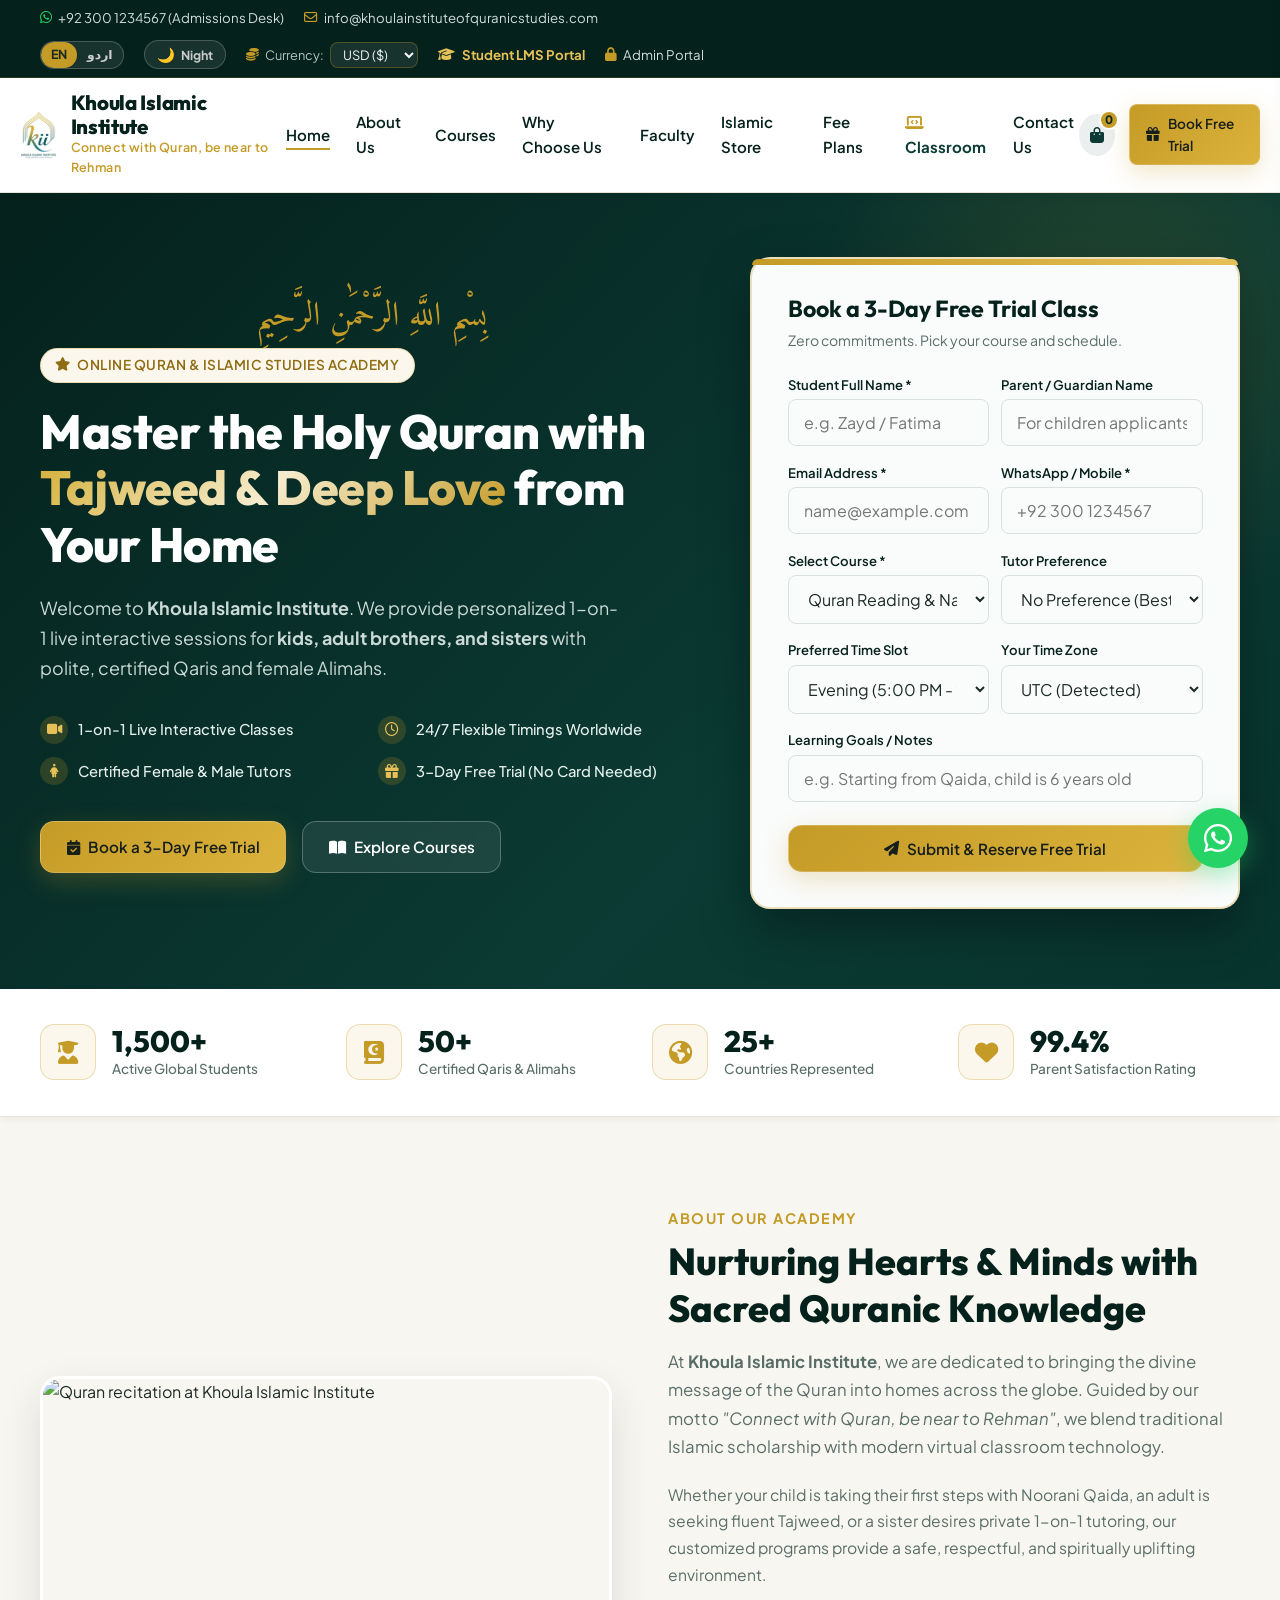
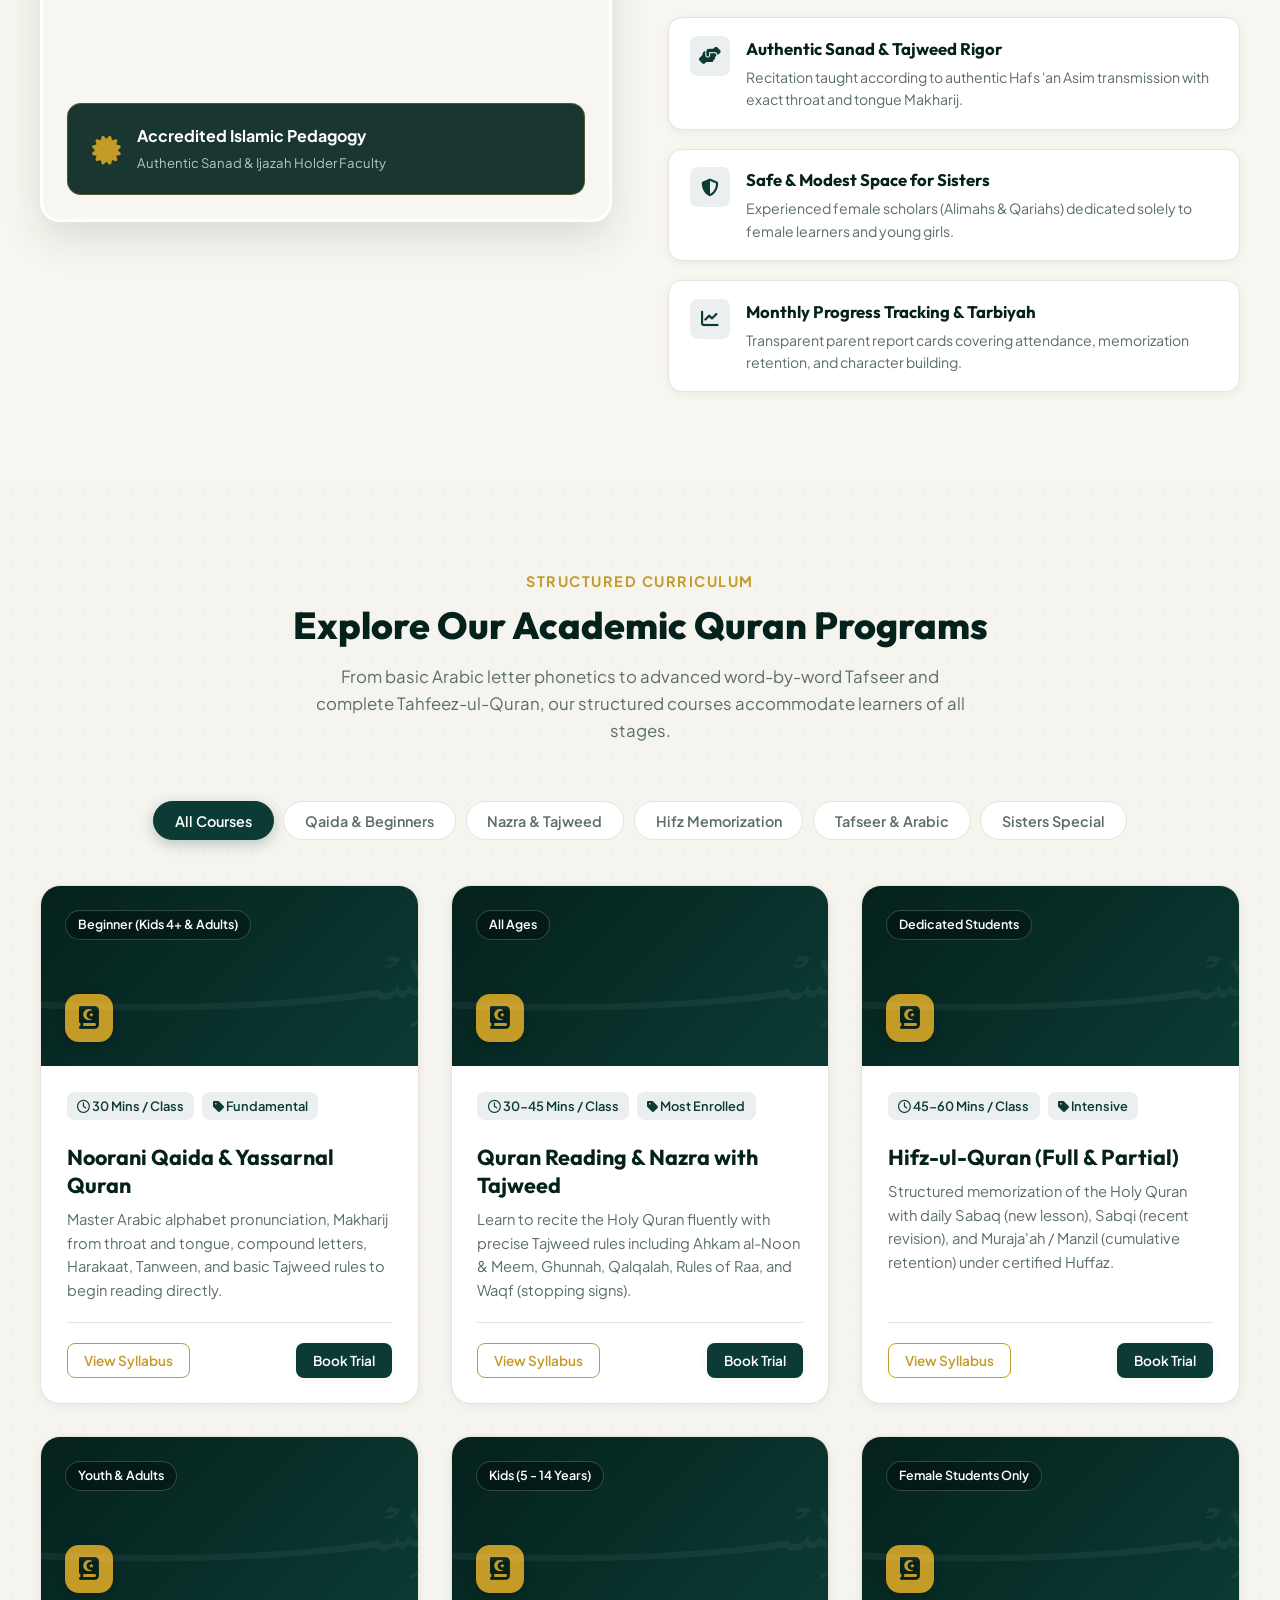
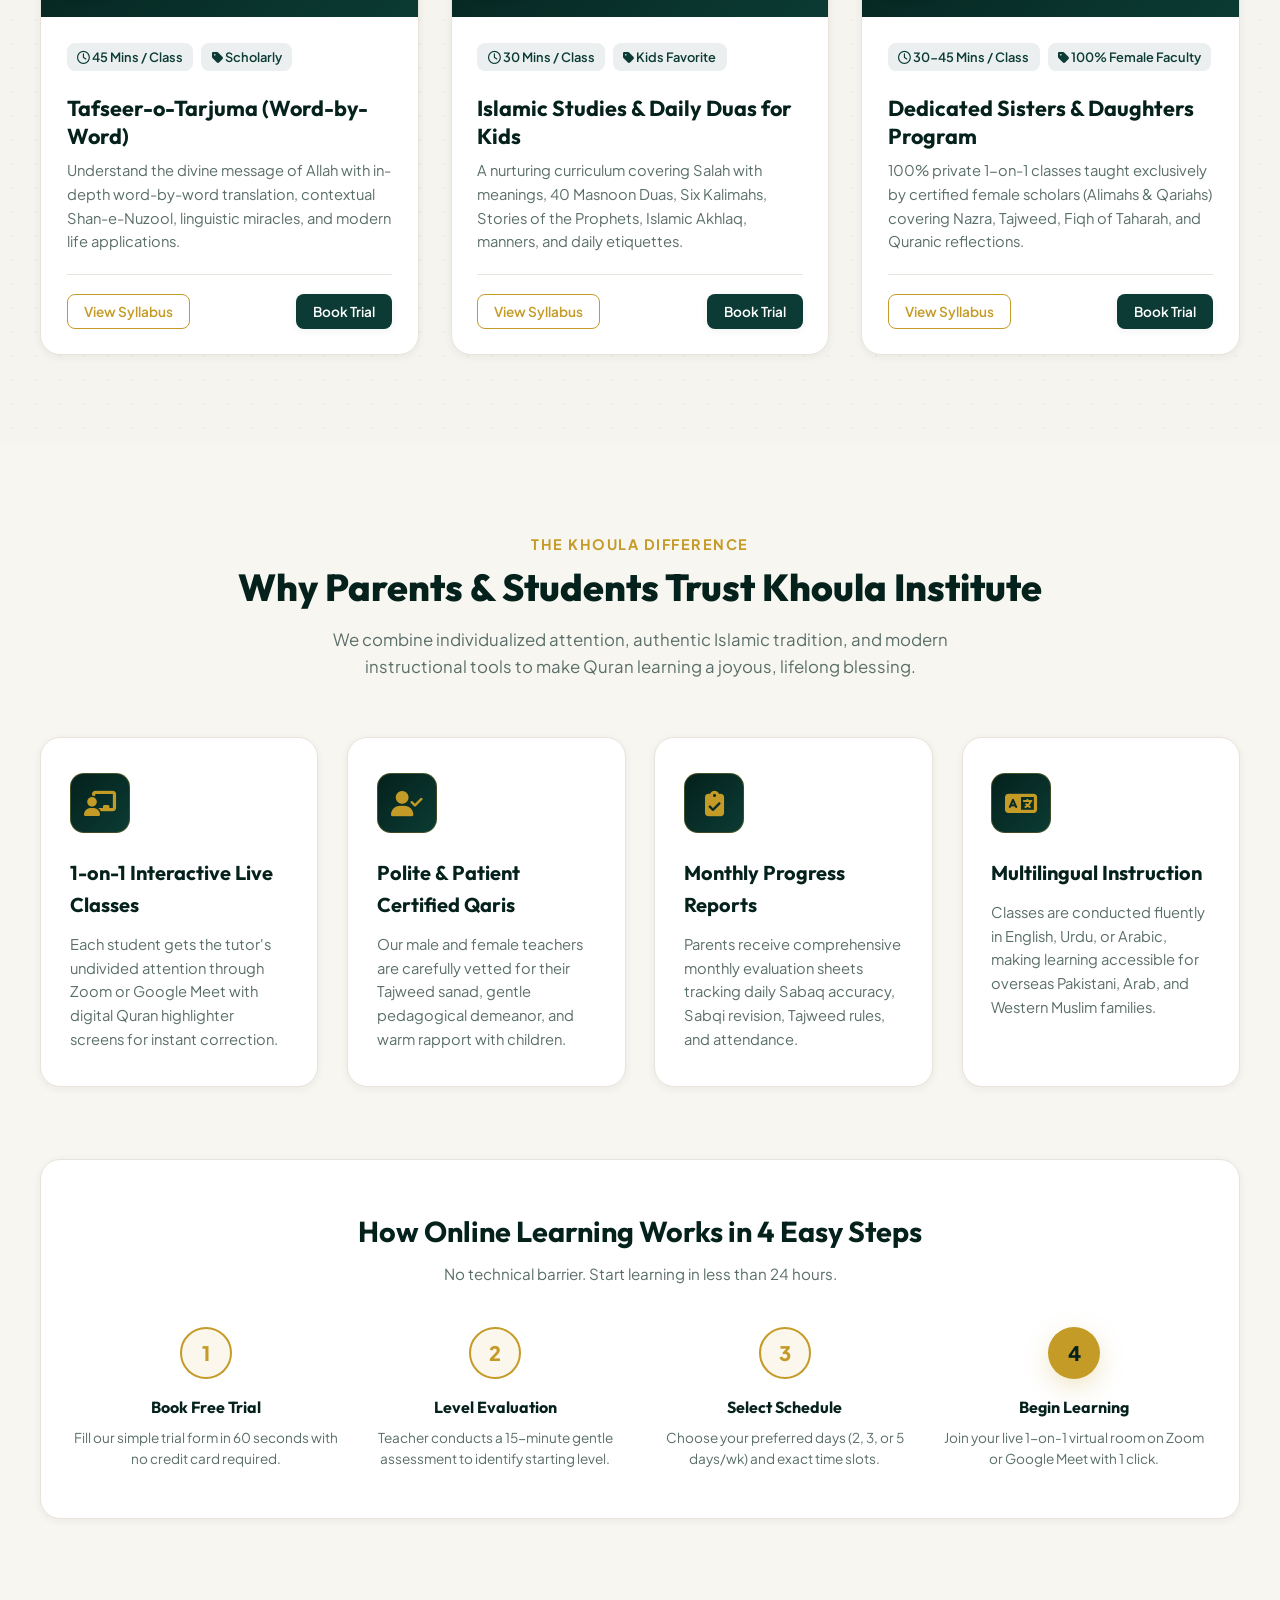
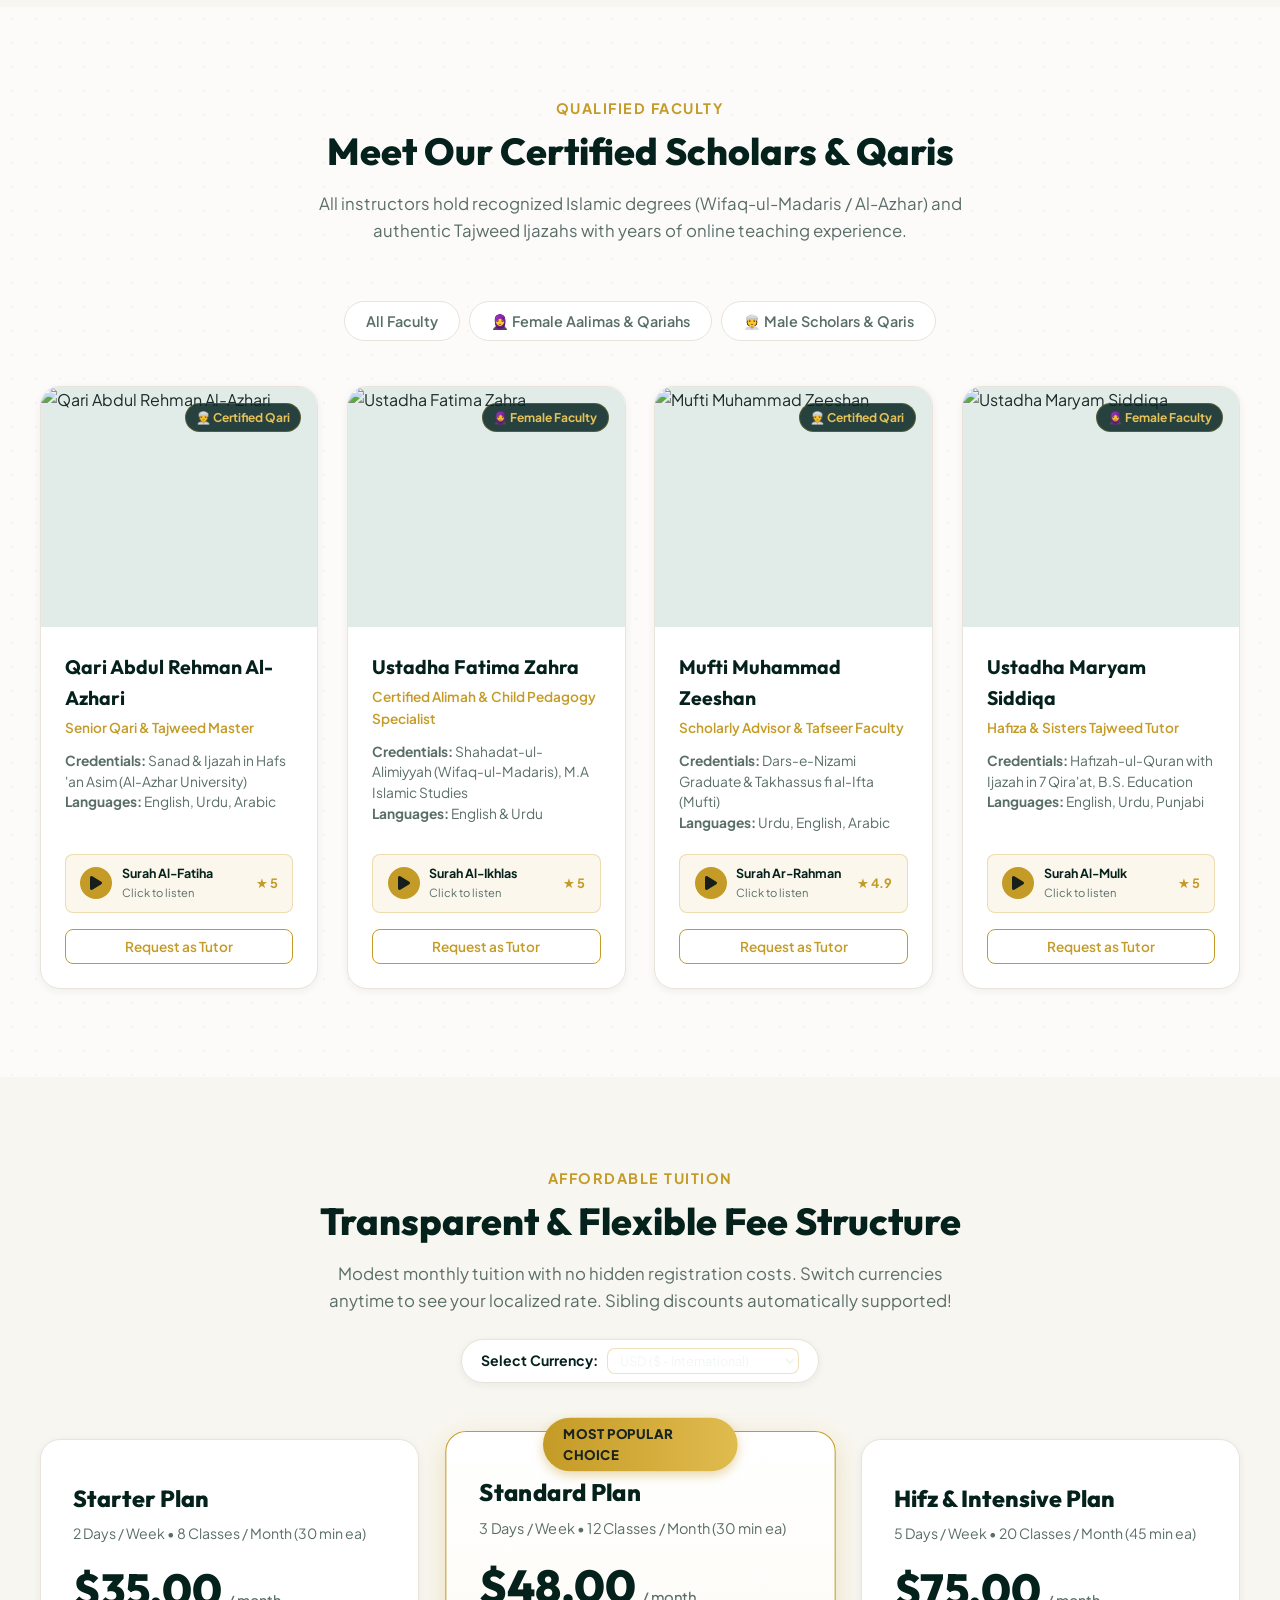
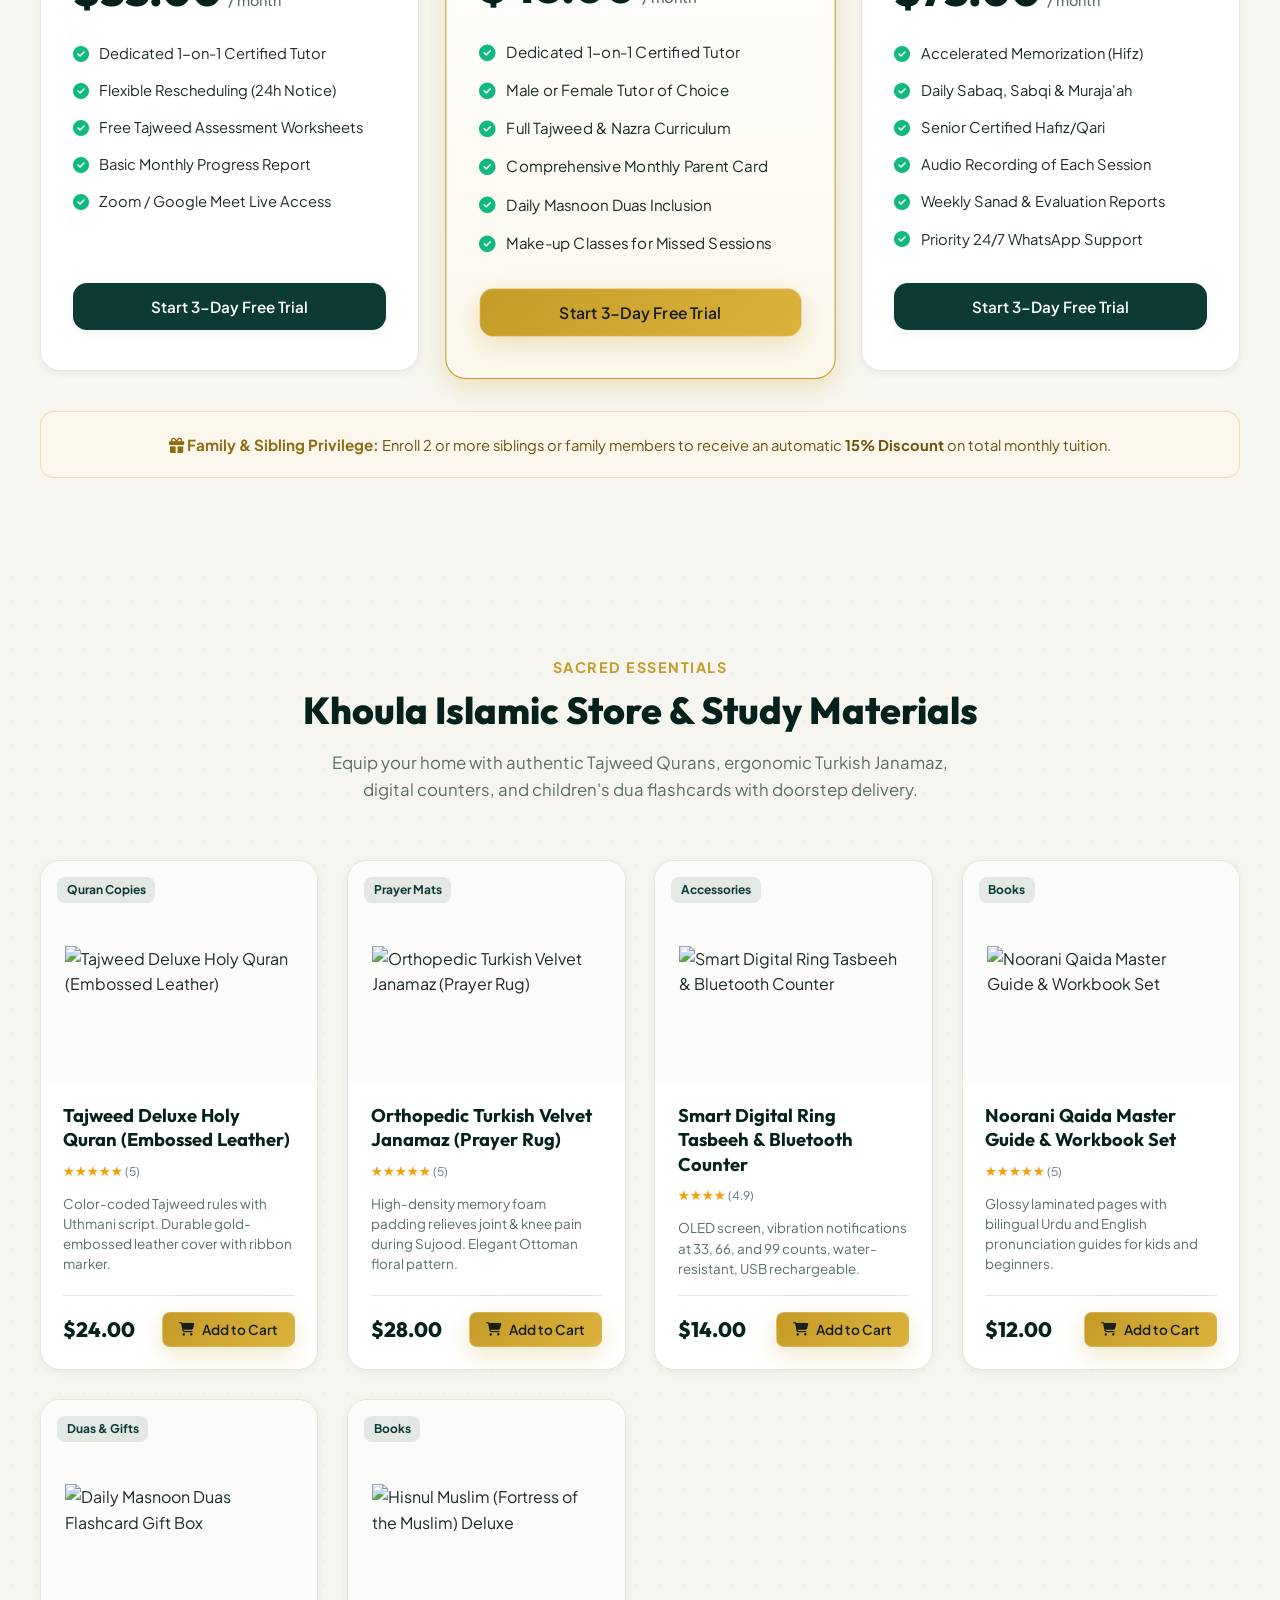
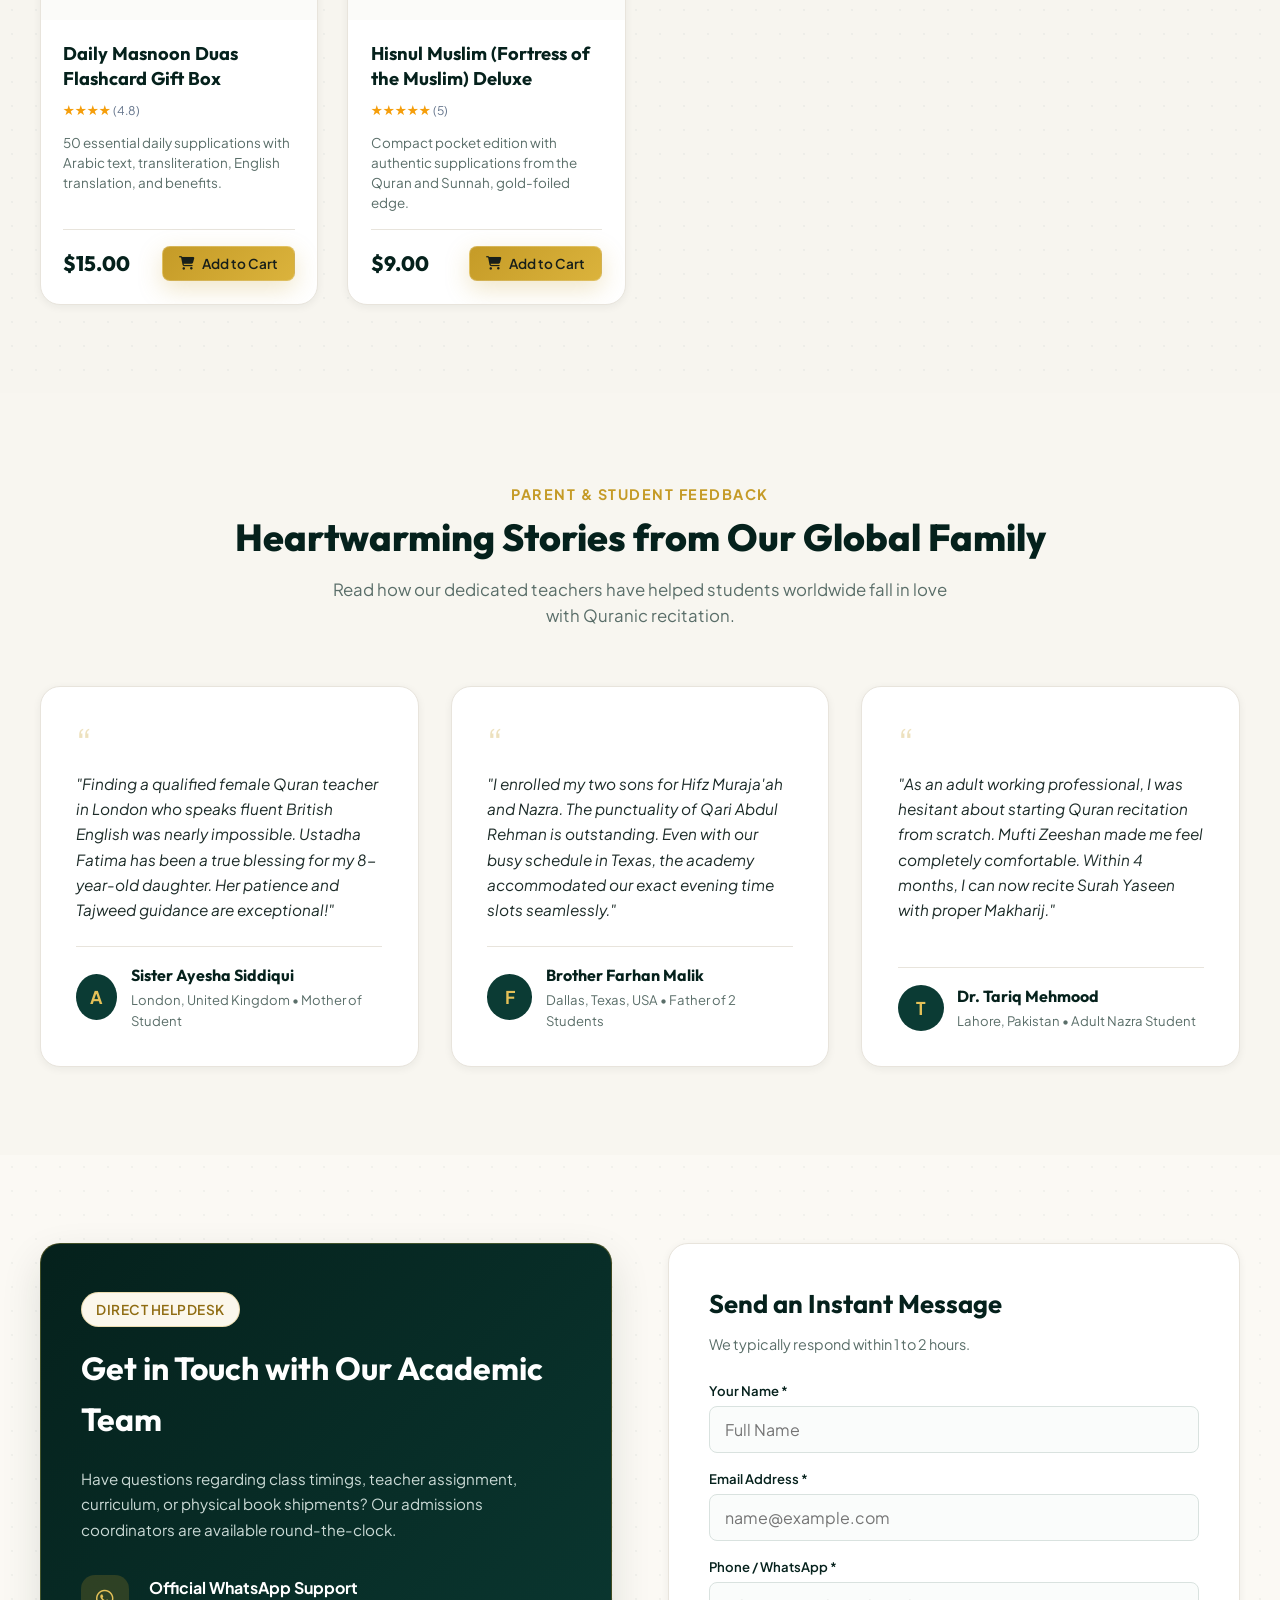
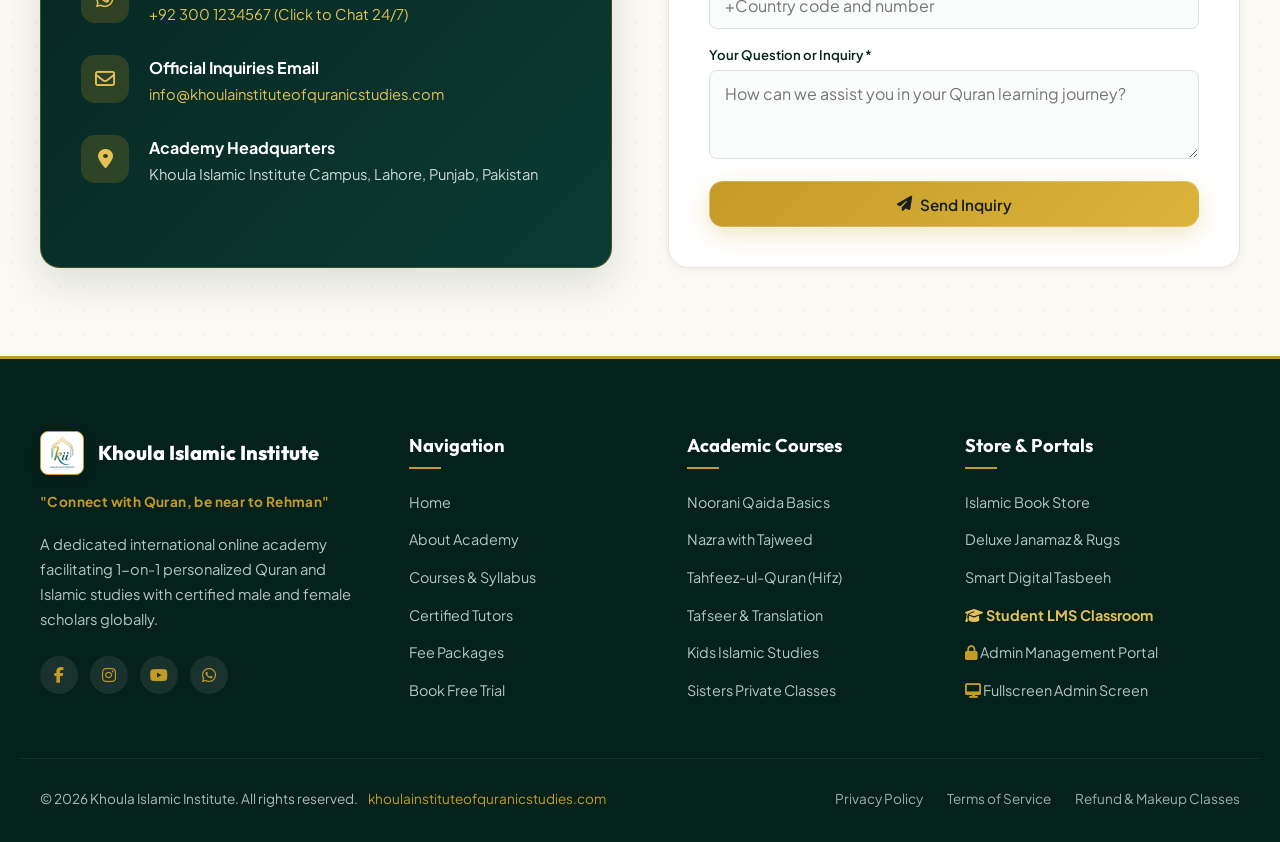
==== commit 31a5a53d: "Dark mode aur language toggle add kiya" ====
--- a/index.html
+++ b/index.html
@@ -19,9 +19,10 @@
   <!-- Master Stylesheet -->
   <link rel="stylesheet" href="styles.css">
 
-  <!-- ===== LANGUAGE SWITCHER STYLES ===== -->
+  <!-- ===== LANGUAGE SWITCHER + DARK MODE STYLES ===== -->
   <style>
-    /* Language Toggle Button */
+
+    /* ── Language Toggle ───────────────────────────────── */
     .lang-switcher-wrap {
       display: flex;
       align-items: center;
@@ -50,26 +51,124 @@
     }
     .lang-btn:hover:not(.active) { color: #fff; }
 
-    /* RTL / Urdu Mode Overrides */
+    /* ── Day / Night Toggle Button ─────────────────────── */
+    .theme-toggle-btn {
+      background: rgba(255,255,255,0.08);
+      border: 1px solid rgba(255,255,255,0.2);
+      border-radius: 20px;
+      cursor: pointer;
+      padding: 4px 12px;
+      display: flex;
+      align-items: center;
+      gap: 6px;
+      color: #ccc;
+      font-size: 0.78rem;
+      font-weight: 700;
+      transition: all 0.3s;
+      white-space: nowrap;
+    }
+    .theme-toggle-btn:hover { background: rgba(255,255,255,0.15); color: #fff; }
+    .theme-toggle-btn .theme-icon { font-size: 0.9rem; transition: transform 0.4s; }
+
+    /* ── DARK MODE — Full Website ──────────────────────── */
+    body.dark-mode {
+      --bg-main:        #0d1f1a;
+      --bg-card:        #122820;
+      --bg-dark-surface:#071510;
+      --text-main:      #e8f0ee;
+      --text-muted:     #95b0aa;
+      --text-light:     #6a8c85;
+      --border-light:   #1e3a33;
+      --color-primary-muted: rgba(255,255,255,0.05);
+      background-color: #0d1f1a !important;
+      color: #e8f0ee !important;
+    }
+    body.dark-mode .header-main        { background: #071510 !important; border-bottom-color: #1e3a33 !important; }
+    body.dark-mode .top-bar            { background: #050f0c !important; }
+    body.dark-mode .nav-link           { color: #c8deda !important; }
+    body.dark-mode .nav-link:hover,
+    body.dark-mode .nav-link.active    { color: var(--color-gold) !important; }
+    body.dark-mode .brand-name         { color: #fff !important; }
+    body.dark-mode .brand-tagline      { color: var(--color-gold-light) !important; }
+
+    /* Cards & Sections */
+    body.dark-mode .why-card,
+    body.dark-mode .testimonial-card,
+    body.dark-mode .hero-form-card,
+    body.dark-mode .contact-info-card  { background: #122820 !important; border-color: #1e3a33 !important; }
+    body.dark-mode .about-feature-box  { background: #0d1f1a !important; border-color: #1e3a33 !important; }
+    body.dark-mode .stats-bar          { background: #071510 !important; }
+    body.dark-mode .stat-number        { color: var(--color-gold) !important; }
+    body.dark-mode .stat-label         { color: #95b0aa !important; }
+
+    /* Sections background */
+    body.dark-mode section             { background-color: #0d1f1a !important; }
+    body.dark-mode .islamic-subtle-pattern,
+    body.dark-mode .islamic-bg-pattern { background-color: #0a1a16 !important; }
+
+    /* Form inputs */
+    body.dark-mode .form-control       { background: #0d1f1a !important; color: #e8f0ee !important; border-color: #2a4a42 !important; }
+    body.dark-mode .form-control::placeholder { color: #5a7a74 !important; }
+    body.dark-mode .form-label         { color: #95b0aa !important; }
+    body.dark-mode select.form-control,
+    body.dark-mode select.currency-select { background: #0d1f1a !important; color: #e8f0ee !important; }
+
+    /* Section text */
+    body.dark-mode .section-title      { color: #e8f0ee !important; }
+    body.dark-mode .section-subtitle   { color: #95b0aa !important; }
+    body.dark-mode h1, body.dark-mode h2,
+    body.dark-mode h3, body.dark-mode h4 { color: #e8f0ee !important; }
+    body.dark-mode p                   { color: #95b0aa !important; }
+
+    /* Footer */
+    body.dark-mode .footer-main        { background: #030d0a !important; }
+    body.dark-mode .footer-bottom      { border-top-color: #1a3530 !important; }
+    body.dark-mode .footer-link        { color: #7aa09a !important; }
+    body.dark-mode .footer-link:hover  { color: var(--color-gold) !important; }
+
+    /* Course & Why cards */
+    body.dark-mode .why-icon-box       { background: #0d1f1a !important; }
+    body.dark-mode .why-title          { color: #e8f0ee !important; }
+    body.dark-mode .why-text           { color: #95b0aa !important; }
+    body.dark-mode .course-tab-btn     { background: #122820 !important; color: #95b0aa !important; border-color: #1e3a33 !important; }
+    body.dark-mode .course-tab-btn.active { background: var(--color-primary) !important; color: #fff !important; }
+
+    /* Pricing & Shop */
+    body.dark-mode .pricing-grid > *,
+    body.dark-mode .shop-grid > *      { background: #122820 !important; border-color: #1e3a33 !important; color: #e8f0ee !important; }
+
+    /* Cart Drawer */
+    body.dark-mode .cart-drawer        { background: #071510 !important; }
+    body.dark-mode .cart-header        { background: #050f0c !important; }
+
+    /* Floating WhatsApp — no change needed */
+    body.dark-mode .theme-toggle-btn   { color: #fff; }
+
+    /* Smooth transition for everything */
+    body, body * {
+      transition: background-color 0.3s ease, color 0.3s ease, border-color 0.3s ease;
+    }
+
+    /* ── RTL / Urdu Mode Overrides ─────────────────────── */
     body.lang-ur {
       direction: rtl;
       font-family: 'Noto Nastaliq Urdu', serif;
       font-size: 1.05rem;
       line-height: 2;
     }
-    body.lang-ur .nav-menu { flex-direction: row-reverse; }
-    body.lang-ur .top-bar-inner { flex-direction: row-reverse; }
-    body.lang-ur .brand-text { text-align: right; }
-    body.lang-ur .footer-grid { direction: rtl; }
-    body.lang-ur .hero-content { text-align: right; }
+    body.lang-ur .nav-menu             { flex-direction: row-reverse; }
+    body.lang-ur .top-bar-inner        { flex-direction: row-reverse; }
+    body.lang-ur .brand-text           { text-align: right; }
+    body.lang-ur .footer-grid          { direction: rtl; }
+    body.lang-ur .hero-content         { text-align: right; }
     body.lang-ur .hero-highlights-grid { direction: rtl; }
-    body.lang-ur .hero-buttons { flex-direction: row-reverse; justify-content: flex-end; }
-    body.lang-ur .contact-detail-row { flex-direction: row-reverse; }
-    body.lang-ur .section-header { direction: rtl; }
-    body.lang-ur .about-features-list { direction: rtl; }
-    body.lang-ur .about-feature-box { flex-direction: row-reverse; text-align: right; }
-    body.lang-ur .why-card { direction: rtl; }
-    body.lang-ur .stat-item { flex-direction: row-reverse; }
+    body.lang-ur .hero-buttons         { flex-direction: row-reverse; justify-content: flex-end; }
+    body.lang-ur .contact-detail-row   { flex-direction: row-reverse; }
+    body.lang-ur .section-header       { direction: rtl; }
+    body.lang-ur .about-features-list  { direction: rtl; }
+    body.lang-ur .about-feature-box    { flex-direction: row-reverse; text-align: right; }
+    body.lang-ur .why-card             { direction: rtl; }
+    body.lang-ur .stat-item            { flex-direction: row-reverse; }
     body.lang-ur .testimonial-author-box { flex-direction: row-reverse; }
   </style>
 </head>
@@ -98,6 +197,12 @@
           <button class="lang-btn active" id="langBtnEN" onclick="setLanguage('en')">EN</button>
           <button class="lang-btn" id="langBtnUR" onclick="setLanguage('ur')">اردو</button>
         </div>
+
+        <!-- ===== DAY / NIGHT MODE TOGGLE ===== -->
+        <button class="theme-toggle-btn" id="themeToggleBtn" onclick="toggleTheme()" title="Switch Day / Night Mode">
+          <span class="theme-icon" id="themeIcon">🌙</span>
+          <span id="themeLabel">Night</span>
+        </button>
 
         <!-- Live Currency Switcher -->
         <div style="display: flex; align-items: center; gap: 0.4rem;">
@@ -1181,7 +1286,36 @@
     document.addEventListener('DOMContentLoaded', function () {
       const saved = localStorage.getItem('kii-lang') || 'en';
       if (saved === 'ur') setLanguage('ur');
+
+      // Restore dark mode preference
+      const savedTheme = localStorage.getItem('kii-theme') || 'light';
+      if (savedTheme === 'dark') applyDarkMode(true);
     });
+
+    // ── Dark / Light Mode Toggle ─────────────────────────────────────────────
+    function toggleTheme() {
+      const isDark = document.body.classList.contains('dark-mode');
+      applyDarkMode(!isDark);
+    }
+
+    function applyDarkMode(enable) {
+      const btn   = document.getElementById('themeToggleBtn');
+      const icon  = document.getElementById('themeIcon');
+      const label = document.getElementById('themeLabel');
+      const isUrdu = document.body.classList.contains('lang-ur');
+
+      if (enable) {
+        document.body.classList.add('dark-mode');
+        if (icon)  icon.textContent  = '☀️';
+        if (label) label.textContent = isUrdu ? 'دن' : 'Day';
+        localStorage.setItem('kii-theme', 'dark');
+      } else {
+        document.body.classList.remove('dark-mode');
+        if (icon)  icon.textContent  = '🌙';
+        if (label) label.textContent = isUrdu ? 'رات' : 'Night';
+        localStorage.setItem('kii-theme', 'light');
+      }
+    }
   </script>
 </body>
 </html>
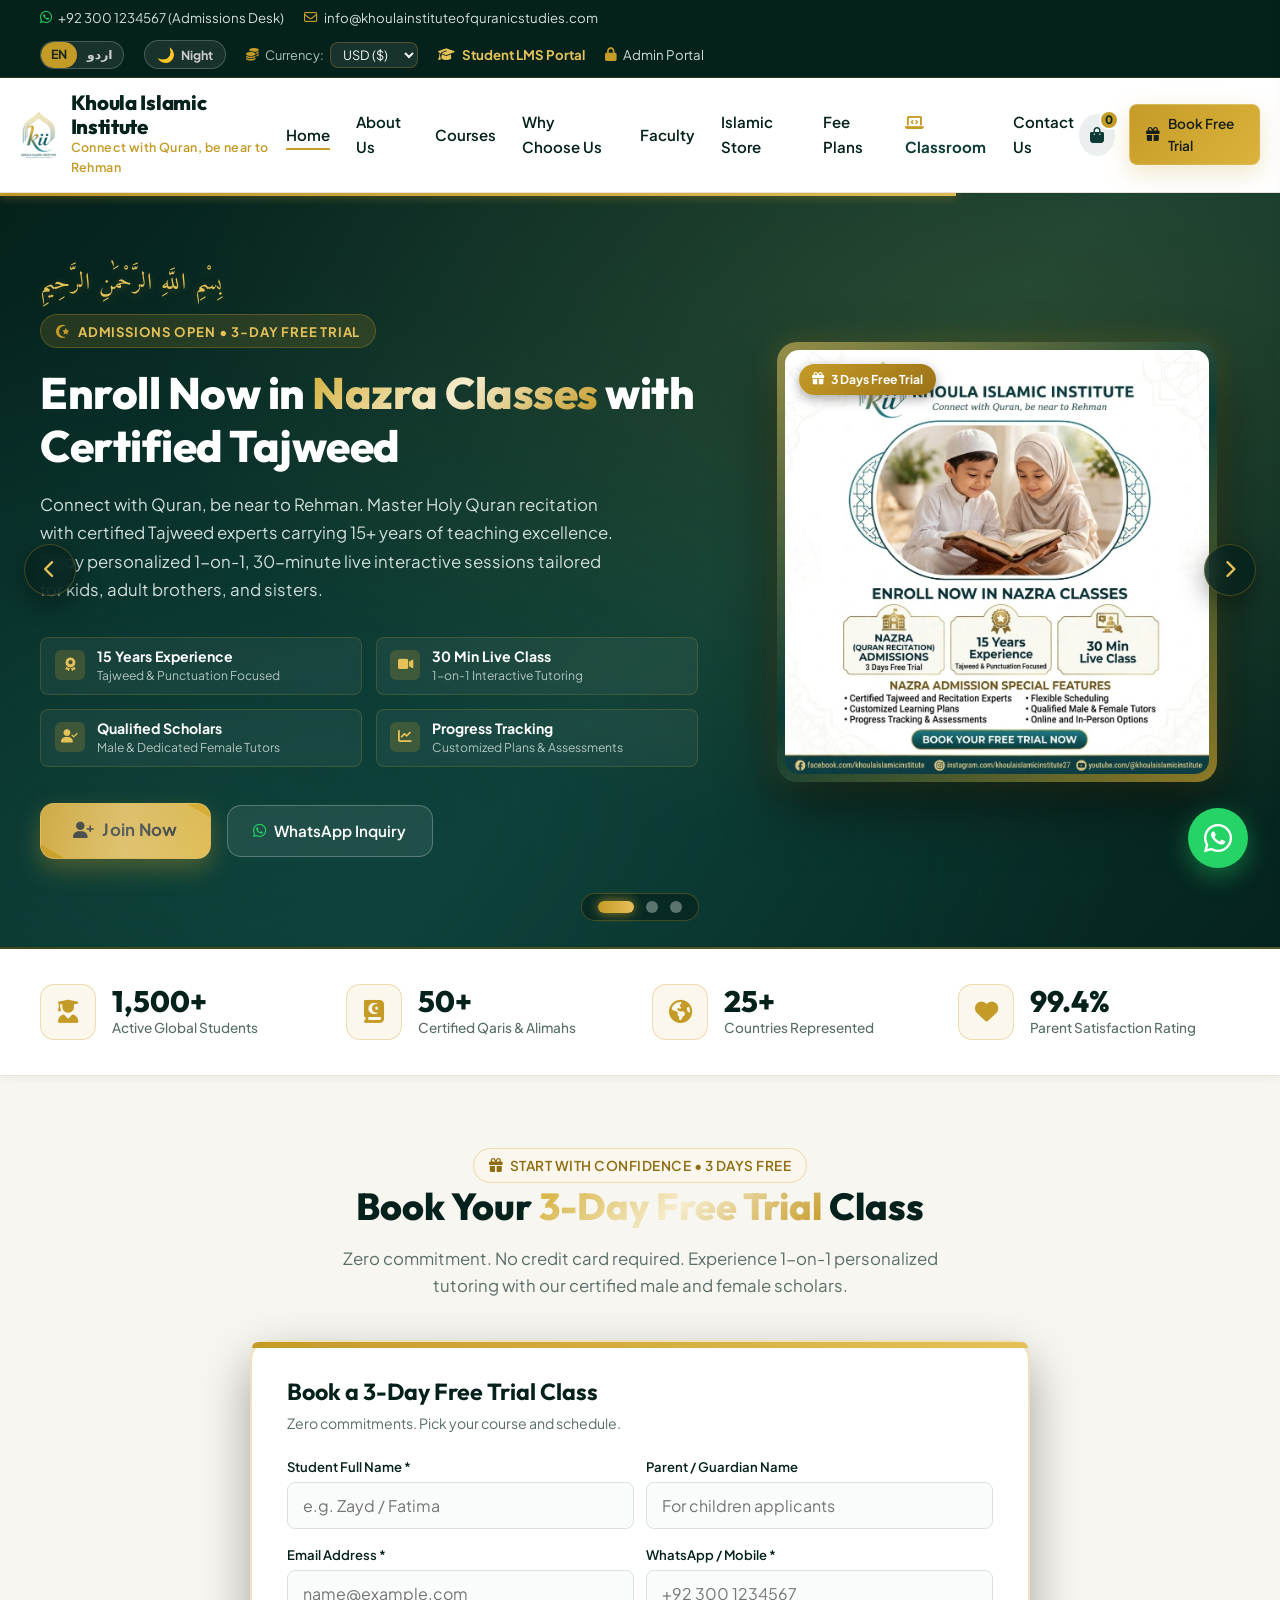
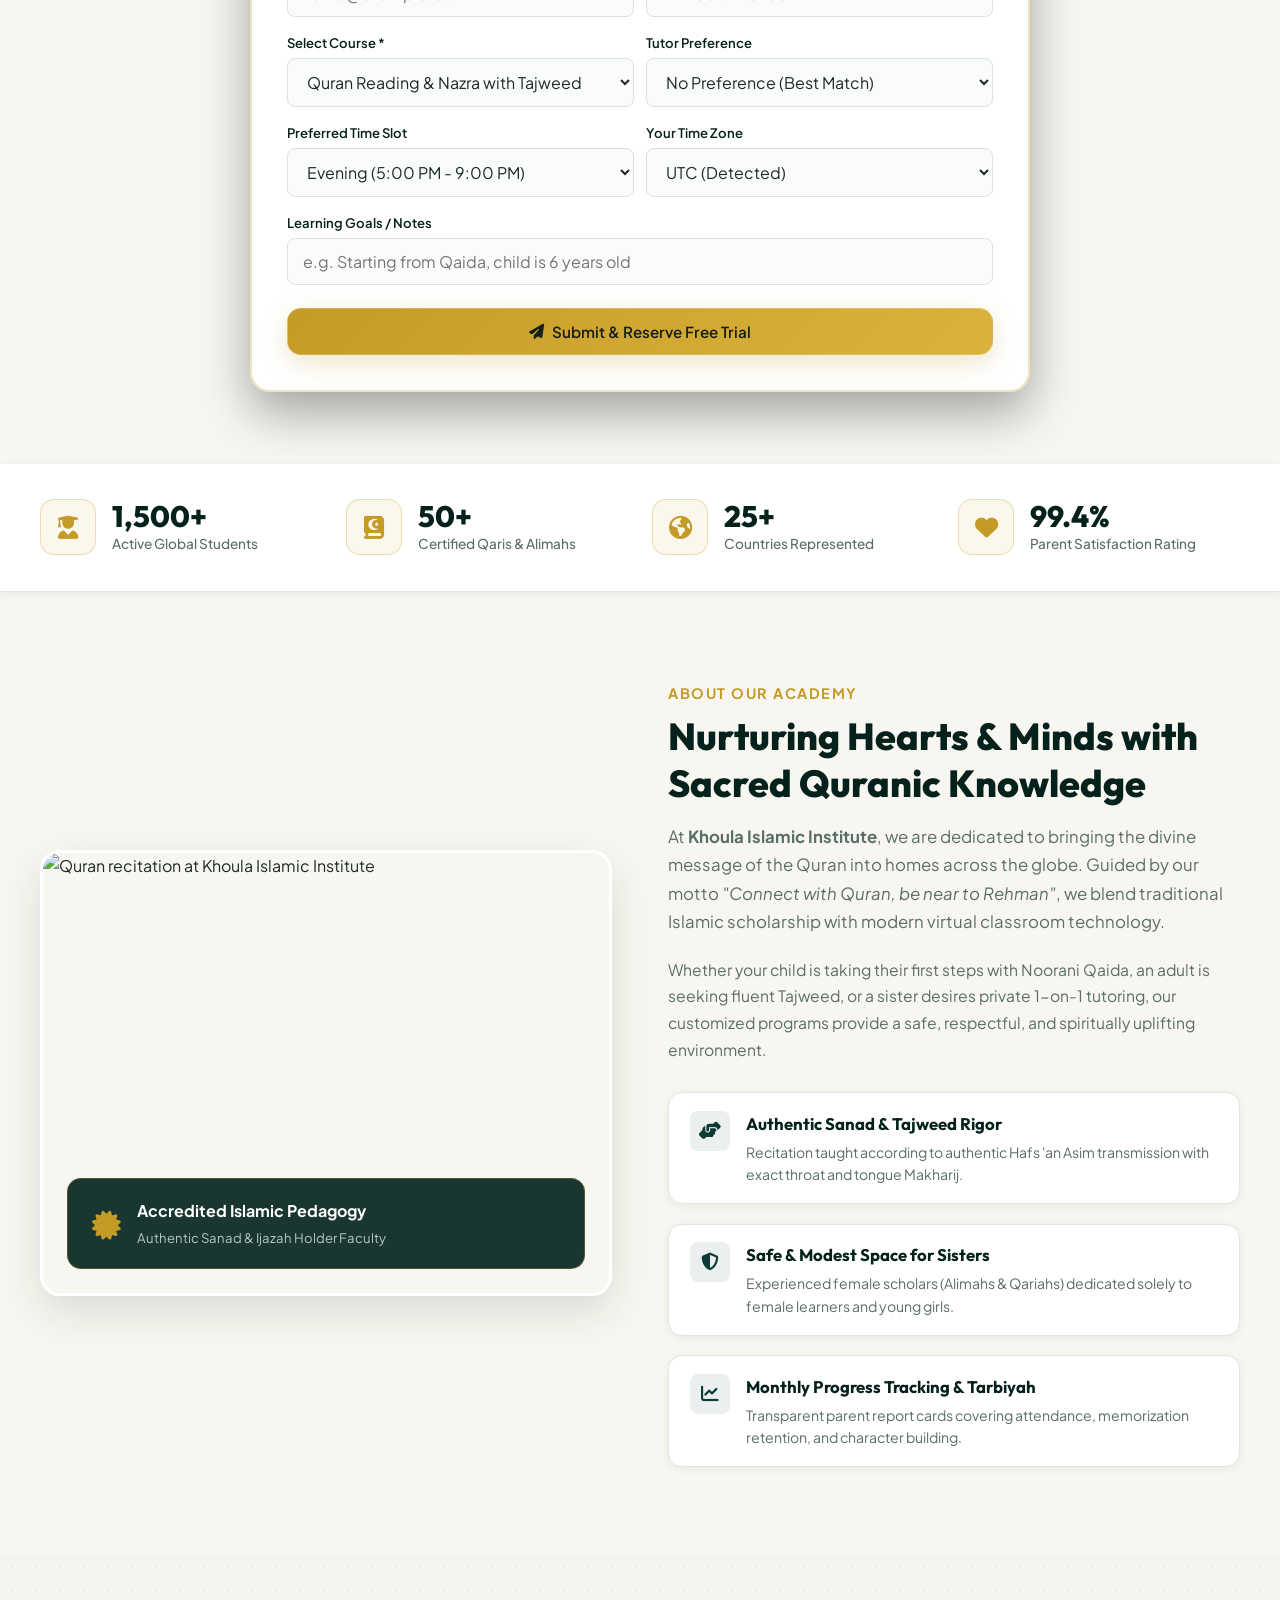
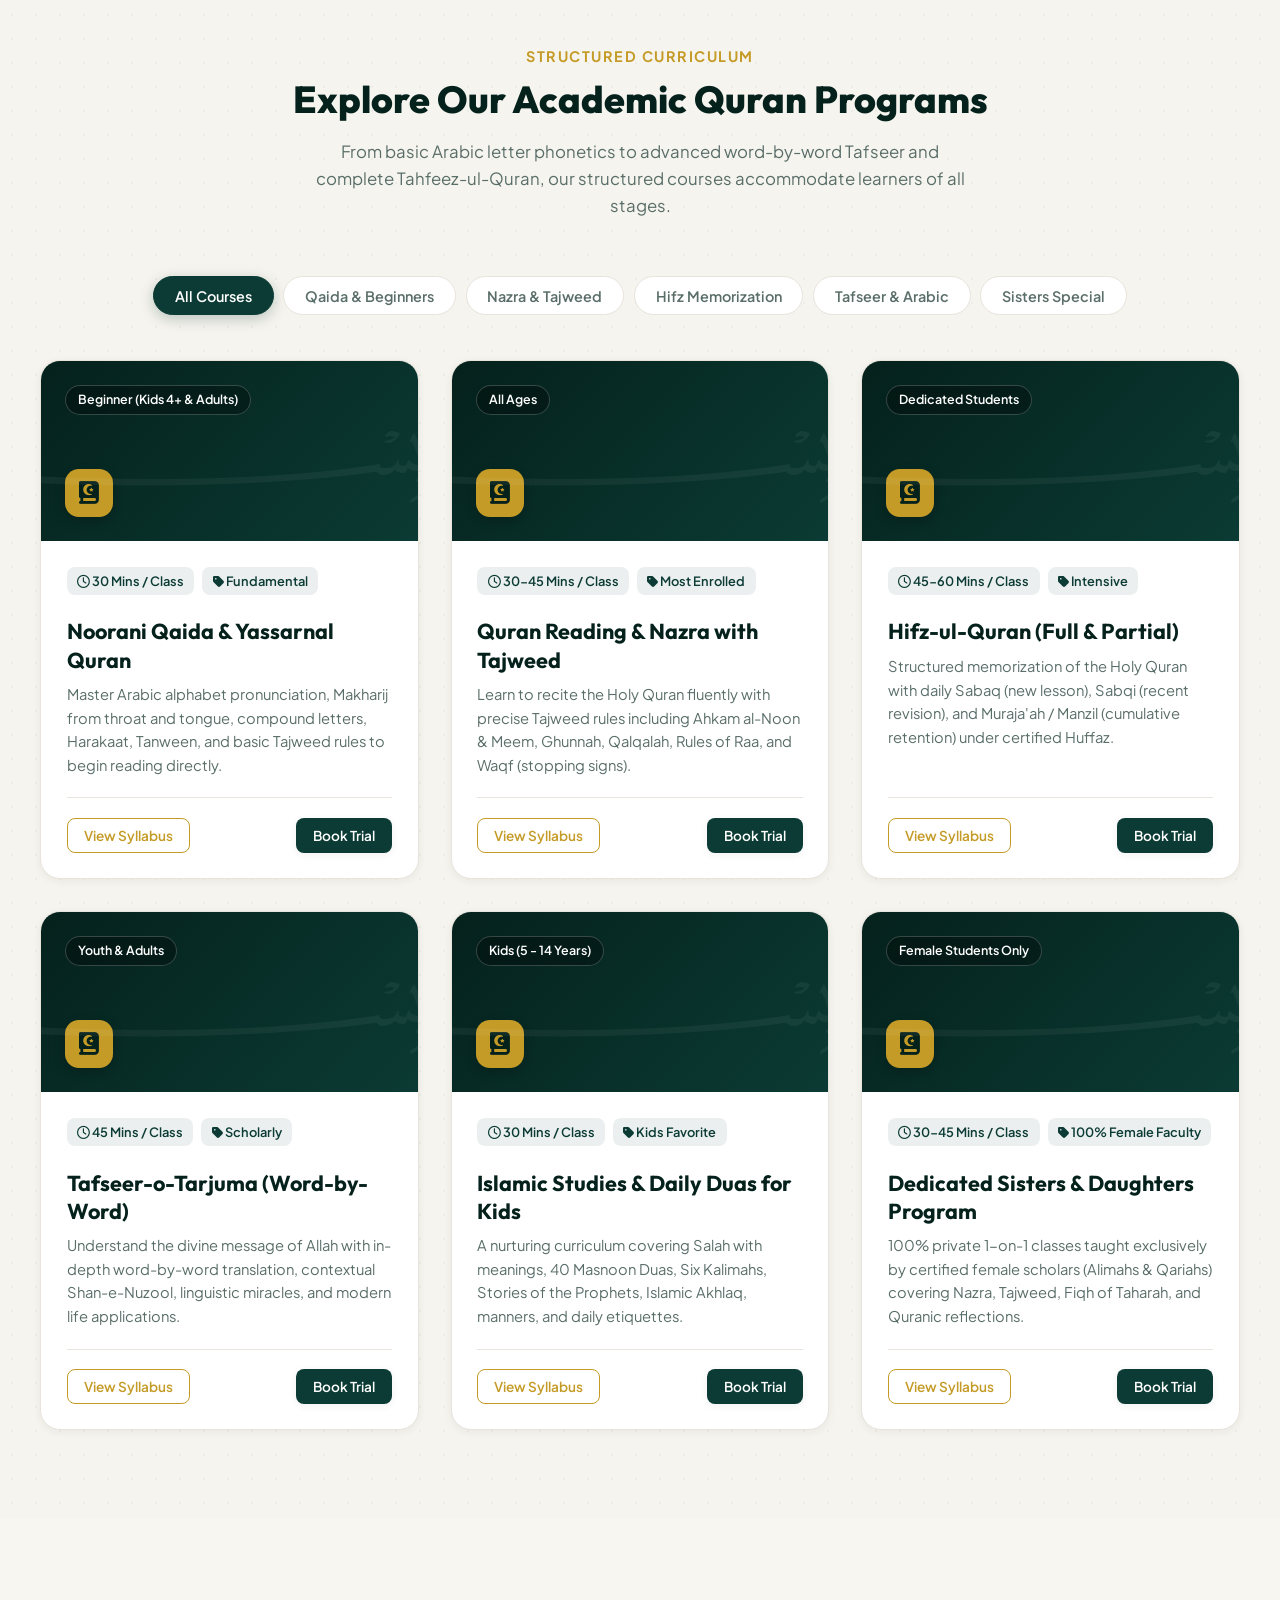
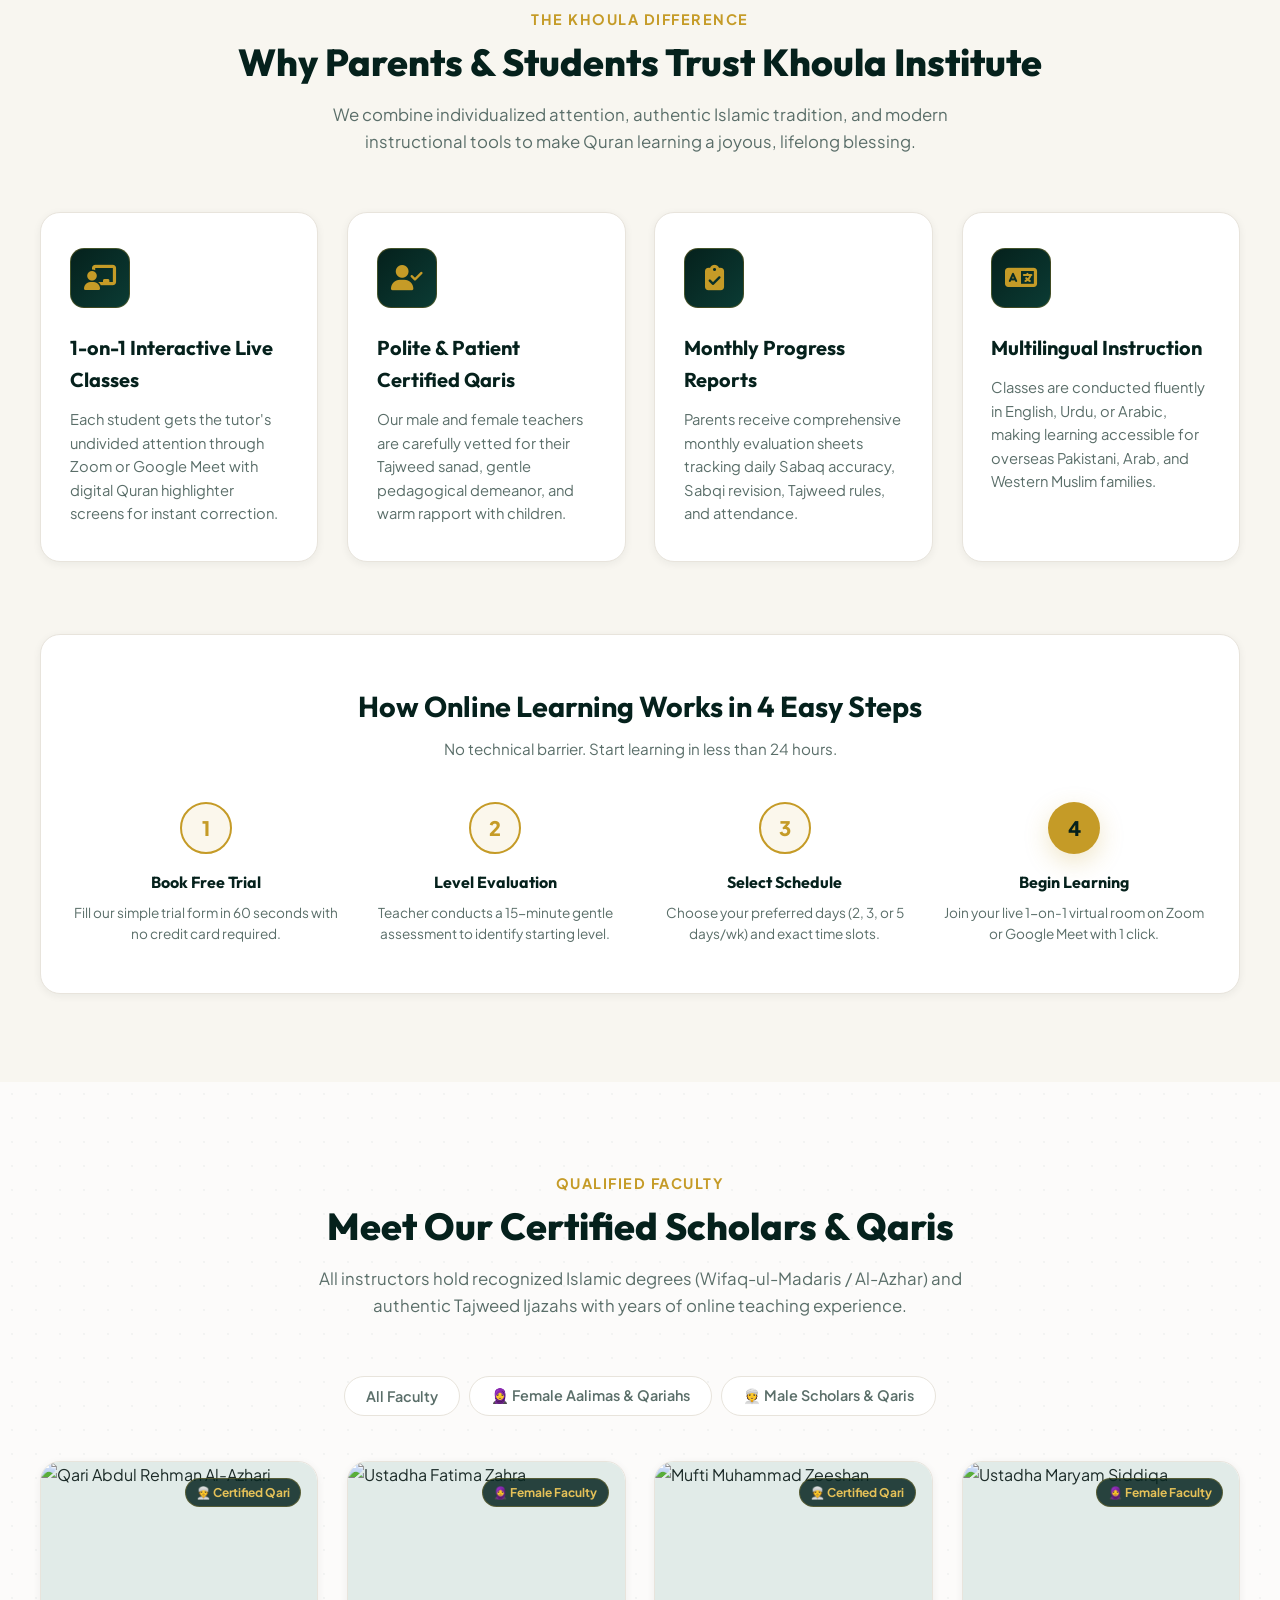
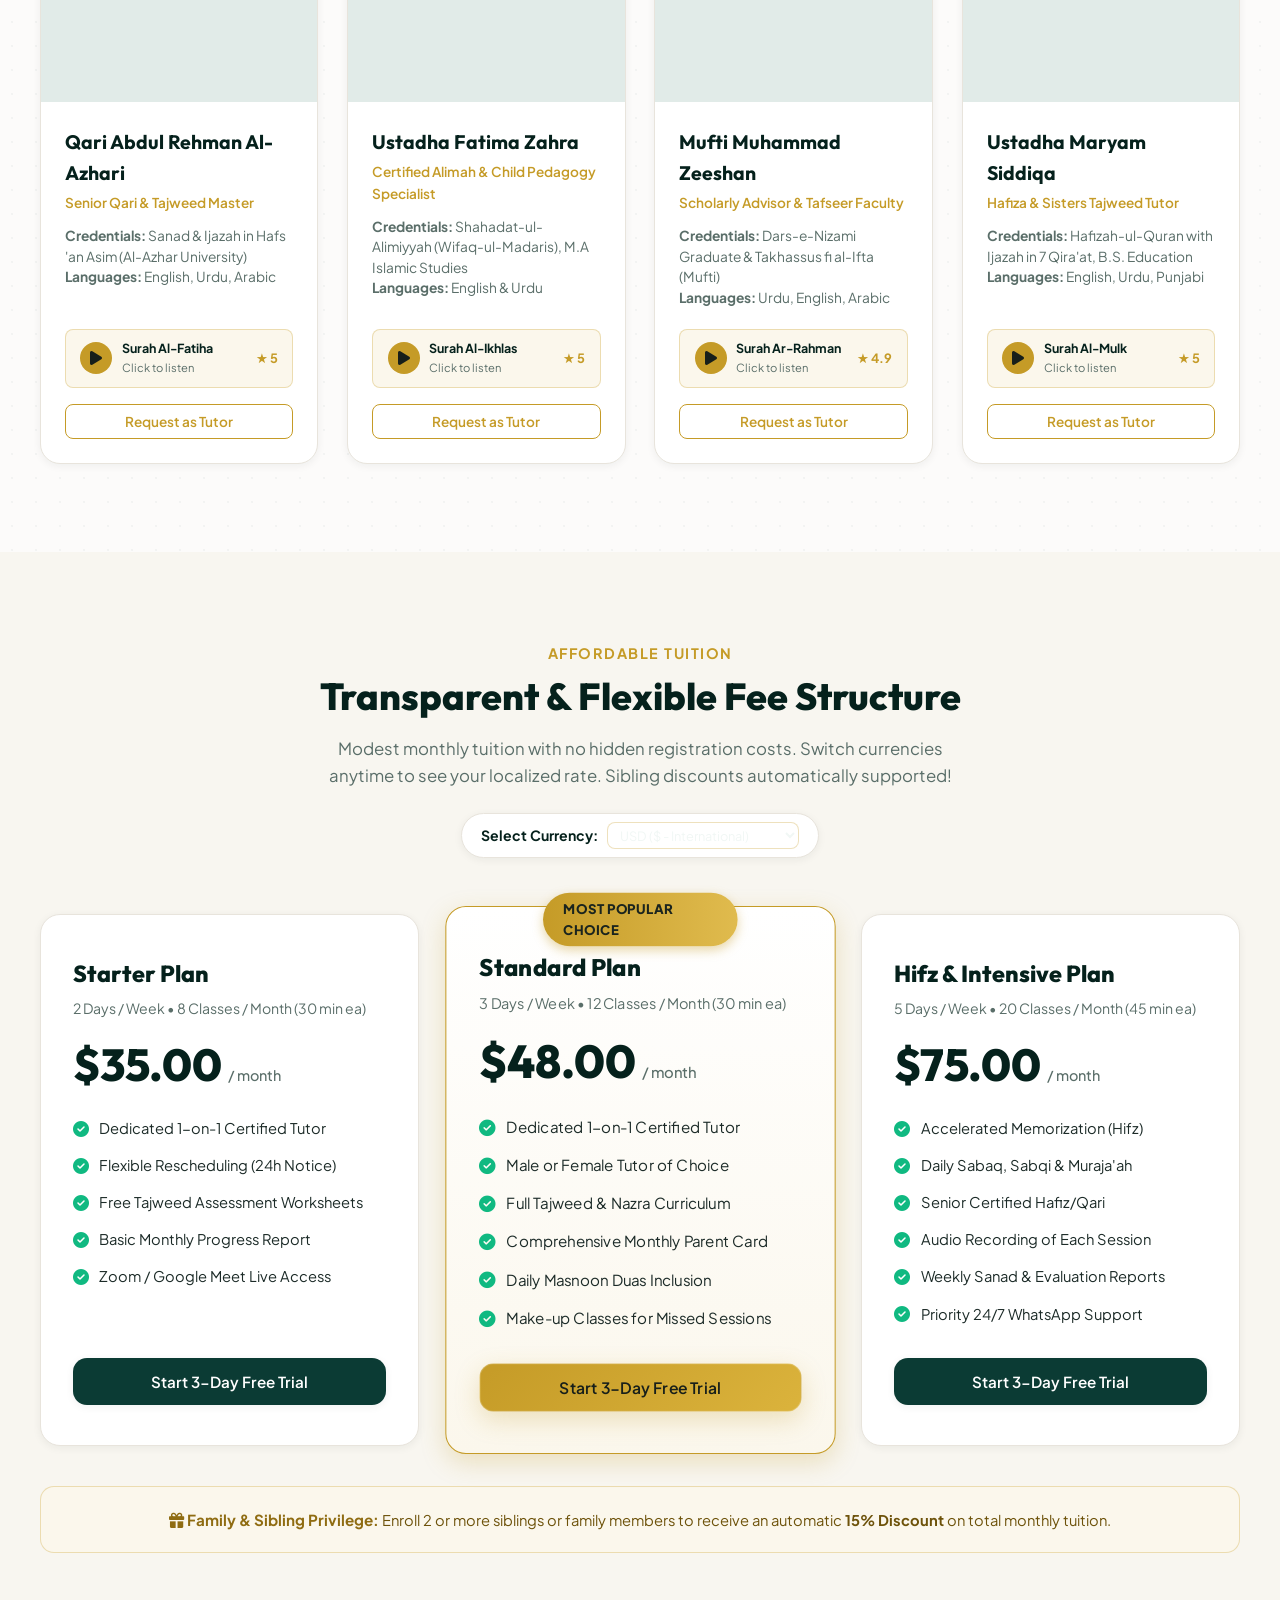
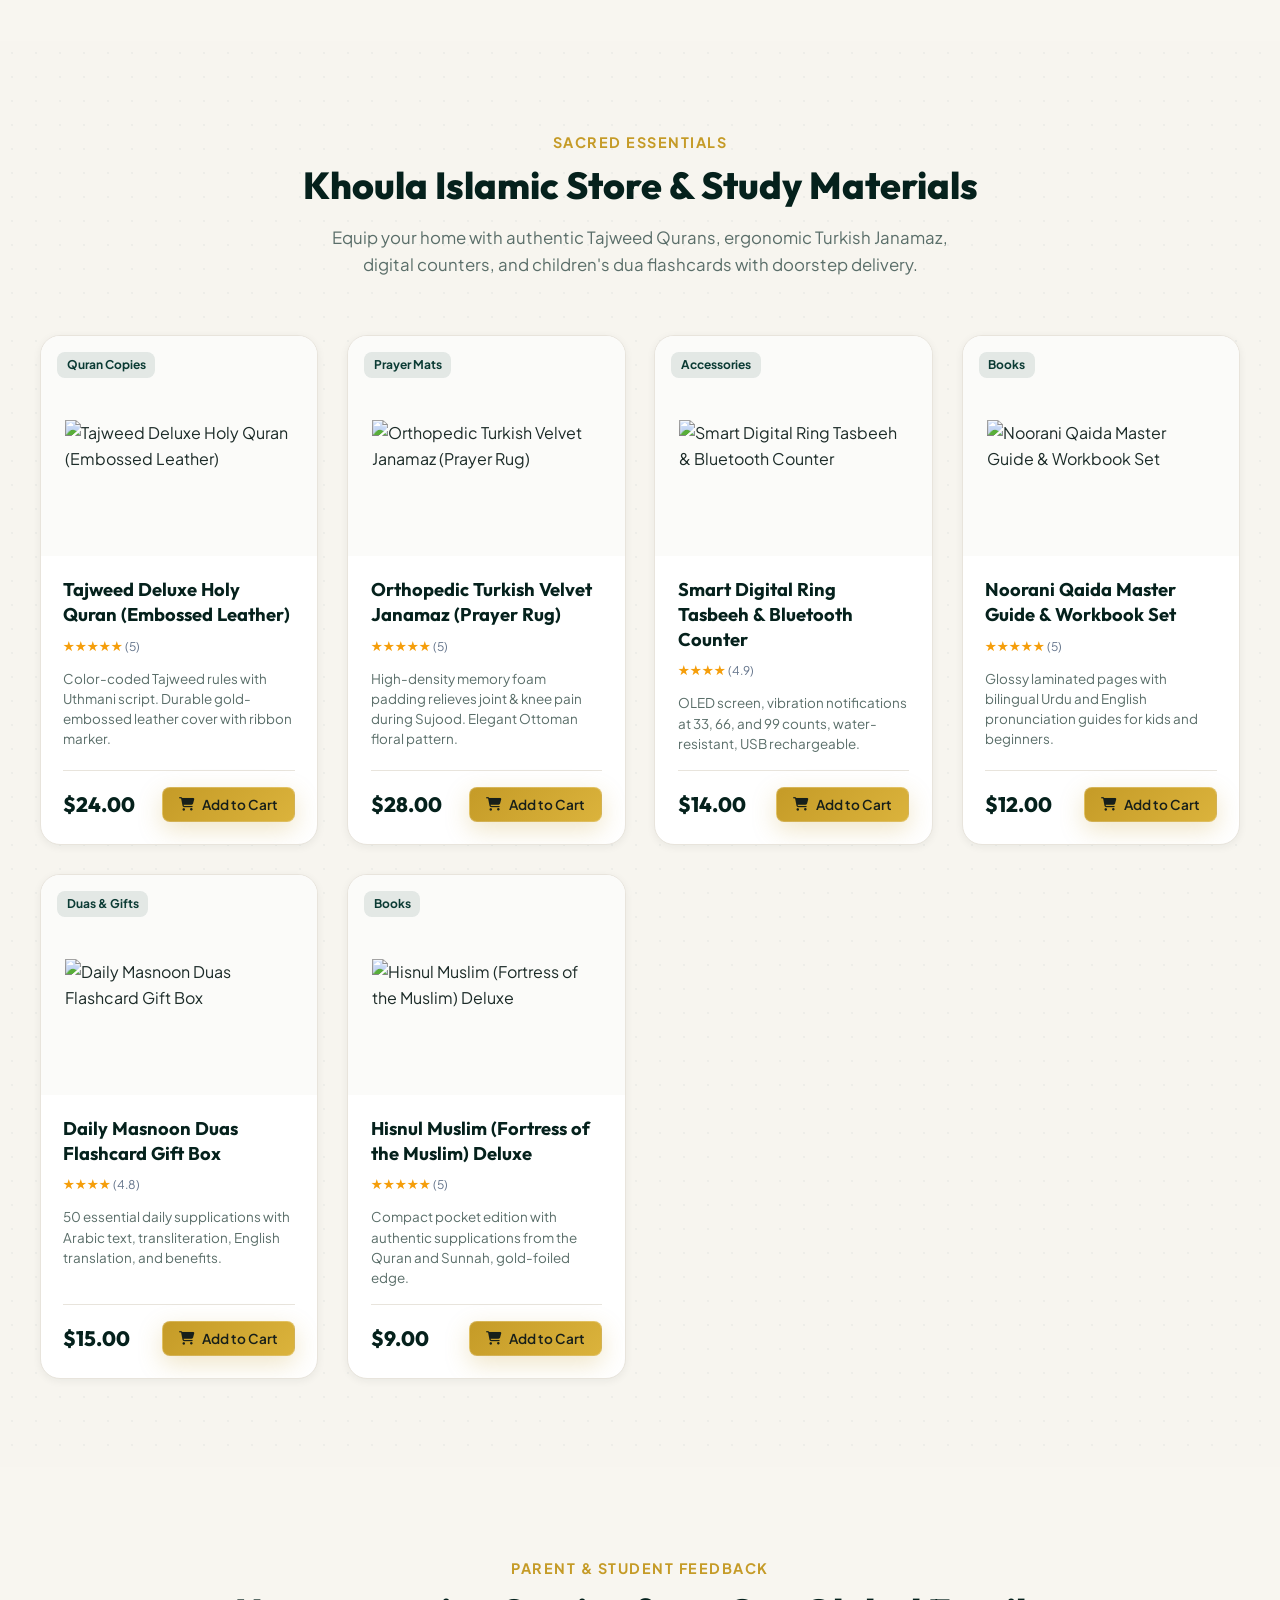
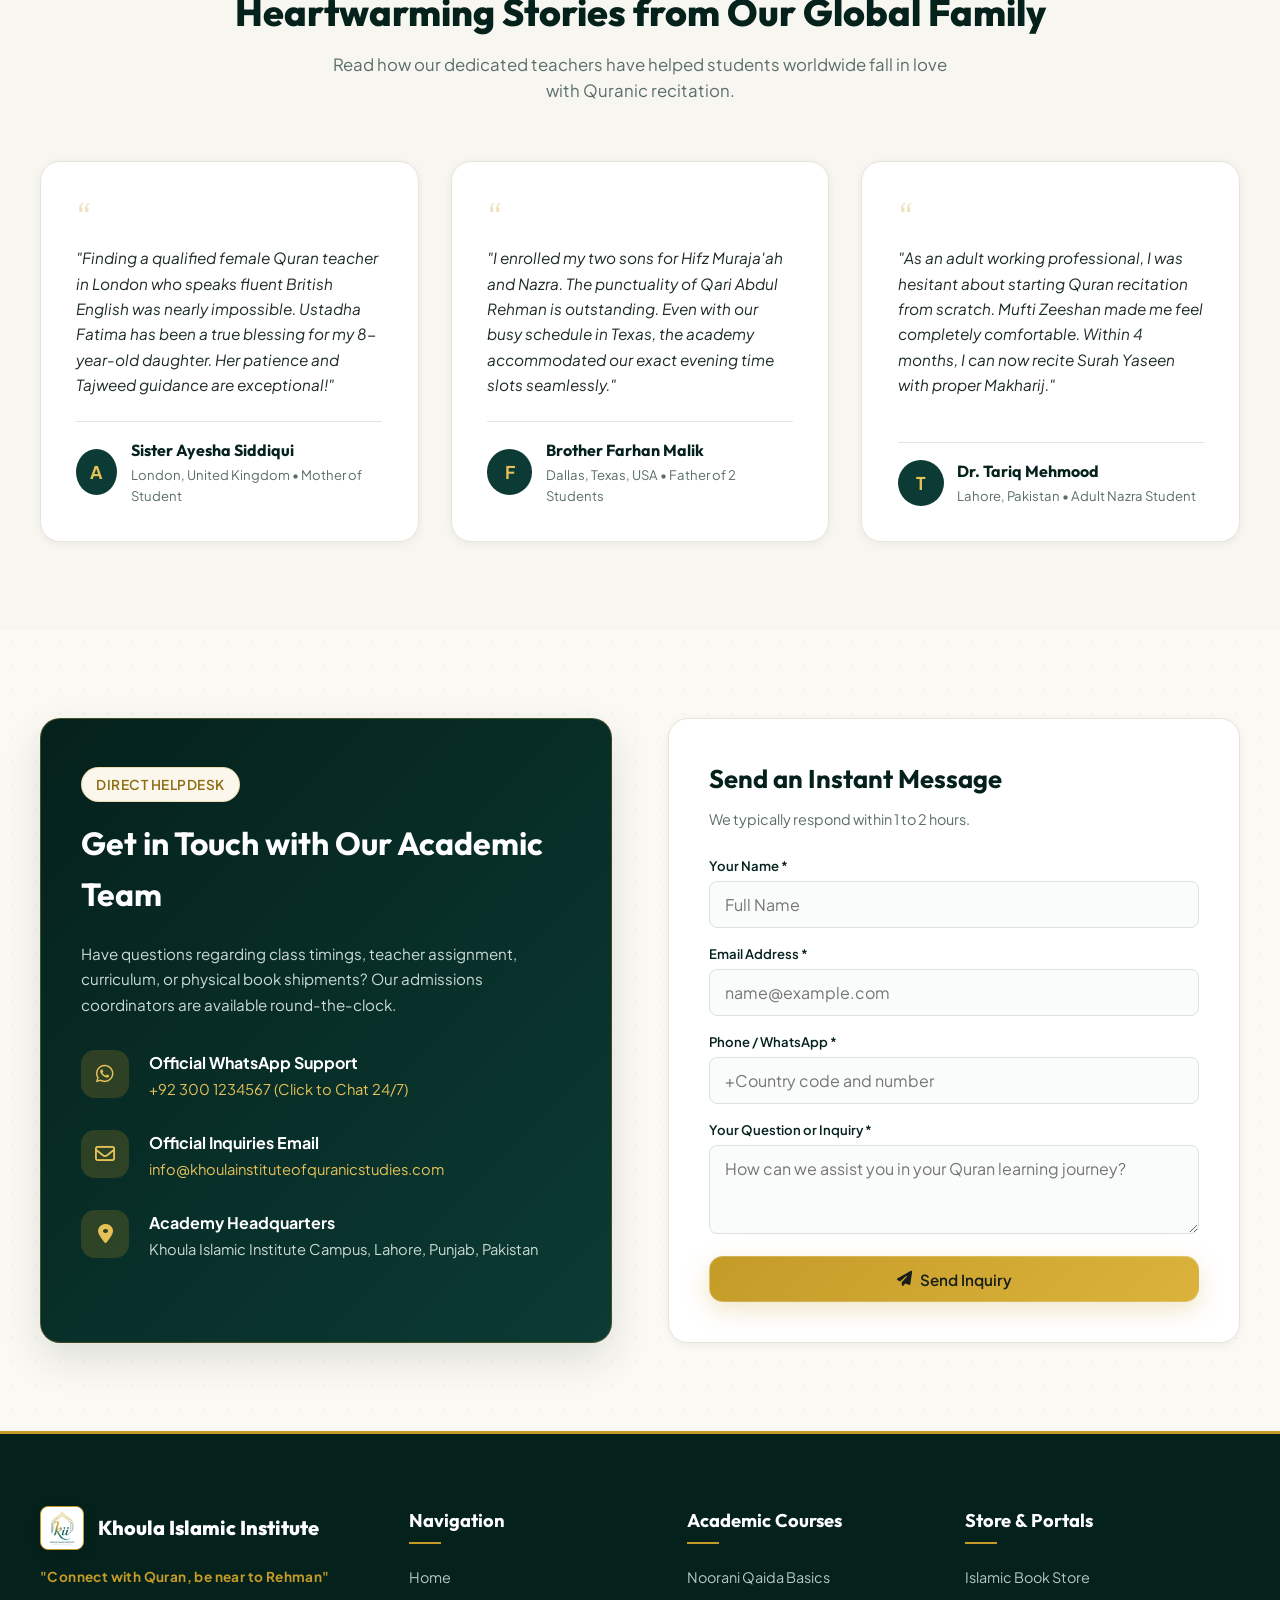
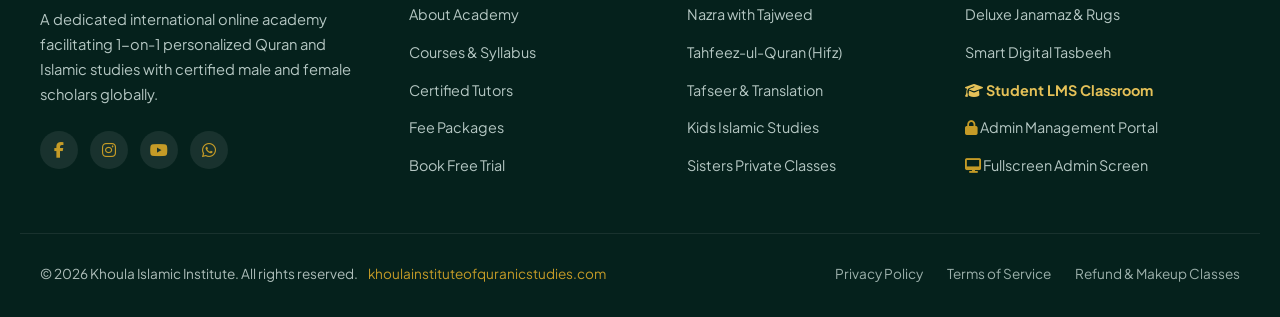
==== commit 8a30702d: "Add responsive hero carousel with 3 program slides, arrows, dots, and autoplay" ====
--- a/index.html
+++ b/index.html
@@ -1,4 +1,4 @@
-<!DOCTYPE html>
+﻿<!DOCTYPE html>
 <html lang="en">
 <head>
   <meta charset="UTF-8">
@@ -282,143 +282,398 @@
   </header>
 
   <!-- =========================================================================
-       3. HERO SECTION (Welcoming Students + Quick Trial Booking Card)
-       ========================================================================= -->
-  <section class="hero-section islamic-bg-pattern" id="home">
-    <div class="container hero-grid">
-      <!-- Left Column: Engaging Value Proposition -->
-      <div class="hero-content">
-        <div class="arabic-bismillah">بِسْمِ اللَّهِ الرَّحْمَٰنِ الرَّحِيمِ</div>
-        
-        <div class="hero-badge-wrap">
-          <span class="badge-gold">
-            <i class="fas fa-star"></i> Online Quran &amp; Islamic Studies Academy
-          </span>
-        </div>
-
-        <h1 class="hero-title">
-          Master the Holy Quran with <span class="gold-gradient-text">Tajweed &amp; Deep Love</span> from Your Home
-        </h1>
-
-        <p class="hero-subtitle">
-          Welcome to <strong>Khoula Islamic Institute</strong>. We provide personalized 1-on-1 live interactive sessions for <strong>kids, adult brothers, and sisters</strong> with polite, certified Qaris and female Alimahs.
-        </p>
-
-        <!-- Key Highlights Badges -->
-        <div class="hero-highlights-grid">
-          <div class="hero-highlight-item">
-            <div class="highlight-icon"><i class="fas fa-video"></i></div>
-            <span>1-on-1 Live Interactive Classes</span>
-          </div>
-          <div class="hero-highlight-item">
-            <div class="highlight-icon"><i class="far fa-clock"></i></div>
-            <span>24/7 Flexible Timings Worldwide</span>
-          </div>
-          <div class="hero-highlight-item">
-            <div class="highlight-icon"><i class="fas fa-female"></i></div>
-            <span>Certified Female &amp; Male Tutors</span>
-          </div>
-          <div class="hero-highlight-item">
-            <div class="highlight-icon"><i class="fas fa-gift"></i></div>
-            <span>3-Day Free Trial (No Card Needed)</span>
-          </div>
-        </div>
-
-        <div class="hero-buttons">
-          <a href="#free-trial" class="btn btn-gold">
-            <i class="fas fa-calendar-check"></i> Book a 3-Day Free Trial
-          </a>
-          <a href="#courses" class="btn btn-outline-white">
-            <i class="fas fa-book-open"></i> Explore Courses
-          </a>
-        </div>
-      </div>
-
-      <!-- Right Column: Instant Free Trial Registration Card -->
-      <div class="hero-form-card" id="free-trial">
-        <h3 class="form-card-title">Book a 3-Day Free Trial Class</h3>
-        <p class="form-card-subtitle">Zero commitments. Pick your course and schedule.</p>
-
-        <form id="trialRegistrationForm">
-          <div class="form-row">
+       3. HERO CAROUSEL SECTION (Interactive Slider with 3 Featured Programs)
+       ========================================================================= -->
+  <section class="hero-carousel-section" id="home" aria-label="Featured Programs Slider">
+    <!-- Autoplay Timer Progress Bar -->
+    <div class="carousel-progress-bar" id="carouselProgressBar"></div>
+
+    <div class="carousel-wrapper">
+      <!-- Slides Viewport & Track -->
+      <div class="carousel-viewport" id="carouselViewport">
+        <div class="carousel-track" id="carouselTrack">
+
+          <!-- SLIDE 1: NAZRA CLASSES -->
+          <div class="carousel-slide" data-index="0" data-course="Quran Reading & Nazra with Tajweed">
+            <div class="container slide-inner">
+              <div class="slide-grid">
+                <!-- Text Content -->
+                <div class="slide-content">
+                  <div class="slide-bismillah">بِسْمِ اللَّهِ الرَّحْمَٰنِ الرَّحِيمِ</div>
+                  <div class="slide-badge-wrap">
+                    <span class="slide-badge">
+                      <i class="fas fa-star-and-crescent"></i> Admissions Open • 3-Day Free Trial
+                    </span>
+                  </div>
+                  <h1 class="slide-title">
+                    Enroll Now in <span class="gold-gradient-text">Nazra Classes</span> with Certified Tajweed
+                  </h1>
+                  <p class="slide-desc">
+                    Connect with Quran, be near to Rehman. Master Holy Quran recitation with certified Tajweed experts carrying 15+ years of teaching excellence. Enjoy personalized 1-on-1, 30-minute live interactive sessions tailored for kids, adult brothers, and sisters.
+                  </p>
+                  <!-- Key Highlights Chips -->
+                  <div class="slide-features">
+                    <div class="feature-chip">
+                      <div class="chip-icon"><i class="fas fa-award"></i></div>
+                      <div class="chip-text">
+                        <strong>15 Years Experience</strong>
+                        <span>Tajweed &amp; Punctuation Focused</span>
+                      </div>
+                    </div>
+                    <div class="feature-chip">
+                      <div class="chip-icon"><i class="fas fa-video"></i></div>
+                      <div class="chip-text">
+                        <strong>30 Min Live Class</strong>
+                        <span>1-on-1 Interactive Tutoring</span>
+                      </div>
+                    </div>
+                    <div class="feature-chip">
+                      <div class="chip-icon"><i class="fas fa-user-check"></i></div>
+                      <div class="chip-text">
+                        <strong>Qualified Scholars</strong>
+                        <span>Male &amp; Dedicated Female Tutors</span>
+                      </div>
+                    </div>
+                    <div class="feature-chip">
+                      <div class="chip-icon"><i class="fas fa-chart-line"></i></div>
+                      <div class="chip-text">
+                        <strong>Progress Tracking</strong>
+                        <span>Customized Plans &amp; Assessments</span>
+                      </div>
+                    </div>
+                  </div>
+                  <!-- Action Buttons -->
+                  <div class="slide-actions">
+                    <a href="#free-trial" class="btn btn-gold btn-hero-cta carousel-join-btn" data-course="Quran Reading & Nazra with Tajweed">
+                      <i class="fas fa-user-plus"></i> Join Now
+                    </a>
+                    <a href="https://wa.me/923001234567?text=Assalam-o-Alaikum!%20I%20want%20to%20inquire%20about%20Nazra%20Classes%20at%20Khoula%20Islamic%20Institute" target="_blank" class="btn btn-outline-white">
+                      <i class="fab fa-whatsapp" style="color: #25d366;"></i> WhatsApp Inquiry
+                    </a>
+                  </div>
+                </div>
+
+                <!-- Poster Visual -->
+                <div class="slide-visual">
+                  <div class="slide-poster-card" onclick="openPosterModal('images/slide-nazra.jpg', 'Enroll Now in Nazra Classes')">
+                    <div class="poster-inner">
+                      <img src="images/slide-nazra.jpg" alt="Enroll Now in Nazra Classes - Khoula Islamic Institute" class="slide-img" loading="eager">
+                      <div class="poster-badge"><i class="fas fa-gift"></i> 3 Days Free Trial</div>
+                      <div class="poster-overlay">
+                        <span class="poster-zoom-pill"><i class="fas fa-search-plus"></i> Click to Enlarge</span>
+                      </div>
+                    </div>
+                  </div>
+                </div>
+              </div>
+            </div>
+          </div>
+
+          <!-- SLIDE 2: GUIDED HIFZ & REVISION PROGRAM -->
+          <div class="carousel-slide" data-index="1" data-course="Hifz-ul-Quran (Full & Partial)">
+            <div class="container slide-inner">
+              <div class="slide-grid">
+                <!-- Text Content -->
+                <div class="slide-content">
+                  <div class="slide-bismillah">بِسْمِ اللَّهِ الرَّحْمَٰنِ الرَّحِيمِ</div>
+                  <div class="slide-badge-wrap">
+                    <span class="slide-badge">
+                      <i class="fas fa-quran"></i> Classical 3-Tier Memorization
+                    </span>
+                  </div>
+                  <h2 class="slide-title">
+                    Master the Quran: <span class="gold-gradient-text">Guided Hifz &amp; Revision</span> Program
+                  </h2>
+                  <p class="slide-desc">
+                    Achieve lifelong Quranic memorization through our time-tested classical system: Daily Sabaq (1–2 new pages), Sabqi (recent 3–5 days consolidation), and Manzil (weekly complete Juz revision) with dedicated 1-to-1 certified Huffaz.
+                  </p>
+                  <!-- Key Highlights Chips -->
+                  <div class="slide-features">
+                    <div class="feature-chip">
+                      <div class="chip-icon"><i class="fas fa-book-reader"></i></div>
+                      <div class="chip-text">
+                        <strong>Sabaq • Sabqi • Manzil</strong>
+                        <span>Proven 3-Tier Memorization</span>
+                      </div>
+                    </div>
+                    <div class="feature-chip">
+                      <div class="chip-icon"><i class="fas fa-user-graduate"></i></div>
+                      <div class="chip-text">
+                        <strong>1-to-1 Live Tutoring</strong>
+                        <span>Certified Huffaz Mentors</span>
+                      </div>
+                    </div>
+                    <div class="feature-chip">
+                      <div class="chip-icon"><i class="fas fa-calendar-alt"></i></div>
+                      <div class="chip-text">
+                        <strong>Flexible Timings</strong>
+                        <span>Fits School &amp; Work Schedules</span>
+                      </div>
+                    </div>
+                    <div class="feature-chip">
+                      <div class="chip-icon"><i class="fas fa-clipboard-check"></i></div>
+                      <div class="chip-text">
+                        <strong>Monthly Reports</strong>
+                        <span>Personalized Retention Tracking</span>
+                      </div>
+                    </div>
+                  </div>
+                  <!-- Action Buttons -->
+                  <div class="slide-actions">
+                    <a href="#free-trial" class="btn btn-gold btn-hero-cta carousel-join-btn" data-course="Hifz-ul-Quran (Full & Partial)">
+                      <i class="fas fa-user-plus"></i> Join Now
+                    </a>
+                    <a href="https://wa.me/923001234567?text=Assalam-o-Alaikum!%20I%20want%20to%20inquire%20about%20Guided%20Hifz%20Program" target="_blank" class="btn btn-outline-white">
+                      <i class="fab fa-whatsapp" style="color: #25d366;"></i> WhatsApp Inquiry
+                    </a>
+                  </div>
+                </div>
+
+                <!-- Poster Visual -->
+                <div class="slide-visual">
+                  <div class="slide-poster-card" onclick="openPosterModal('images/slide-hifz.jpg', 'Master The Quran: Guided Hifz & Revision Program')">
+                    <div class="poster-inner">
+                      <img src="images/slide-hifz.jpg" alt="Master The Quran: Guided Hifz & Revision Program - Khoula Islamic Institute" class="slide-img" loading="lazy">
+                      <div class="poster-badge"><i class="fas fa-award"></i> Structured Hifz</div>
+                      <div class="poster-overlay">
+                        <span class="poster-zoom-pill"><i class="fas fa-search-plus"></i> Click to Enlarge</span>
+                      </div>
+                    </div>
+                  </div>
+                </div>
+              </div>
+            </div>
+          </div>
+
+          <!-- SLIDE 3: TRANSLATION & TAFSEER IN DEPTH -->
+          <div class="carousel-slide" data-index="2" data-course="Tafseer-o-Tarjuma (Word-by-Word)">
+            <div class="container slide-inner">
+              <div class="slide-grid">
+                <!-- Text Content -->
+                <div class="slide-content">
+                  <div class="slide-bismillah">بِسْمِ اللَّهِ الرَّحْمَٰنِ الرَّحِيمِ</div>
+                  <div class="slide-badge-wrap">
+                    <span class="slide-badge">
+                      <i class="fas fa-lightbulb"></i> Connect Ancient Wisdom with Today's Solutions
+                    </span>
+                  </div>
+                  <h2 class="slide-title">
+                    Master the Quran: <span class="gold-gradient-text">Translation &amp; Tafseer</span> for Modern World
+                  </h2>
+                  <p class="slide-desc">
+                    Go beyond recitation into deep Quranic understanding. Word-by-word and verse-by-verse translation, classical and contemporary scholarly insights, and practical Islamic solutions for mental peace, anxiety, modern ethics, and family life.
+                  </p>
+                  <!-- Key Highlights Chips -->
+                  <div class="slide-features">
+                    <div class="feature-chip">
+                      <div class="chip-icon"><i class="fas fa-spell-check"></i></div>
+                      <div class="chip-text">
+                        <strong>Word-by-Word Tafseer</strong>
+                        <span>Detailed Ayat Analysis</span>
+                      </div>
+                    </div>
+                    <div class="feature-chip">
+                      <div class="chip-icon"><i class="fas fa-heart"></i></div>
+                      <div class="chip-text">
+                        <strong>Mental Peace &amp; Solutions</strong>
+                        <span>Bridging Faith &amp; Modern Life</span>
+                      </div>
+                    </div>
+                    <div class="feature-chip">
+                      <div class="chip-icon"><i class="fas fa-users"></i></div>
+                      <div class="chip-text">
+                        <strong>30 Min Live Discussions</strong>
+                        <span>Mentor-Led Interactive Q&amp;A</span>
+                      </div>
+                    </div>
+                    <div class="feature-chip">
+                      <div class="chip-icon"><i class="fas fa-hand-holding-heart"></i></div>
+                      <div class="chip-text">
+                        <strong>Practical Application</strong>
+                        <span>Ethics, Finance &amp; Social Guidance</span>
+                      </div>
+                    </div>
+                  </div>
+                  <!-- Action Buttons -->
+                  <div class="slide-actions">
+                    <a href="#free-trial" class="btn btn-gold btn-hero-cta carousel-join-btn" data-course="Tafseer-o-Tarjuma (Word-by-Word)">
+                      <i class="fas fa-user-plus"></i> Join Now
+                    </a>
+                    <a href="https://wa.me/923001234567?text=Assalam-o-Alaikum!%20I%20want%20to%20inquire%20about%20Translation%20and%20Tafseer%20Course" target="_blank" class="btn btn-outline-white">
+                      <i class="fab fa-whatsapp" style="color: #25d366;"></i> WhatsApp Inquiry
+                    </a>
+                  </div>
+                </div>
+
+                <!-- Poster Visual -->
+                <div class="slide-visual">
+                  <div class="slide-poster-card" onclick="openPosterModal('images/slide-translation.jpg', 'Master The Quran: Translation In Depth for the Modern World')">
+                    <div class="poster-inner">
+                      <img src="images/slide-translation.jpg" alt="Master The Quran: Translation In Depth - Khoula Islamic Institute" class="slide-img" loading="lazy">
+                      <div class="poster-badge"><i class="fas fa-brain"></i> Applied Wisdom</div>
+                      <div class="poster-overlay">
+                        <span class="poster-zoom-pill"><i class="fas fa-search-plus"></i> Click to Enlarge</span>
+                      </div>
+                    </div>
+                  </div>
+                </div>
+              </div>
+            </div>
+          </div>
+
+        </div>
+      </div>
+
+      <!-- Left & Right Arrow Controls -->
+      <button class="carousel-arrow carousel-arrow-prev" id="carouselArrowPrev" aria-label="Previous Slide">
+        <i class="fas fa-chevron-left"></i>
+      </button>
+      <button class="carousel-arrow carousel-arrow-next" id="carouselArrowNext" aria-label="Next Slide">
+        <i class="fas fa-chevron-right"></i>
+      </button>
+
+      <!-- Carousel Pagination Dots -->
+      <div class="carousel-pagination" id="carouselPagination" role="tablist" aria-label="Slides Navigation">
+        <button class="carousel-dot active" data-slide="0" aria-label="Go to Slide 1: Nazra Classes" role="tab" aria-selected="true"></button>
+        <button class="carousel-dot" data-slide="1" aria-label="Go to Slide 2: Guided Hifz & Revision" role="tab" aria-selected="false"></button>
+        <button class="carousel-dot" data-slide="2" aria-label="Go to Slide 3: Translation & Tafseer" role="tab" aria-selected="false"></button>
+      </div>
+    </div>
+  </section>
+
+  <!-- =========================================================================
+       4. KEY ACADEMY STATISTICS BAR
+       ========================================================================= -->
+  <div class="stats-bar">
+    <div class="container stats-grid">
+      <div class="stat-item">
+        <div class="stat-icon-wrap"><i class="fas fa-user-graduate"></i></div>
+        <div>
+          <div class="stat-number">1,500+</div>
+          <div class="stat-label">Active Global Students</div>
+        </div>
+      </div>
+      <div class="stat-item">
+        <div class="stat-icon-wrap"><i class="fas fa-quran"></i></div>
+        <div>
+          <div class="stat-number">50+</div>
+          <div class="stat-label">Certified Qaris &amp; Alimahs</div>
+        </div>
+      </div>
+      <div class="stat-item">
+        <div class="stat-icon-wrap"><i class="fas fa-globe-americas"></i></div>
+        <div>
+          <div class="stat-number">25+</div>
+          <div class="stat-label">Countries Represented</div>
+        </div>
+      </div>
+      <div class="stat-item">
+        <div class="stat-icon-wrap"><i class="fas fa-heart"></i></div>
+        <div>
+          <div class="stat-number">99.4%</div>
+          <div class="stat-label">Parent Satisfaction Rating</div>
+        </div>
+      </div>
+    </div>
+  </div>
+
+  <!-- =========================================================================
+       4.1. INSTANT FREE TRIAL RESERVATION SECTION
+       ========================================================================= -->
+  <section class="trial-booking-section islamic-bg-pattern" id="free-trial">
+    <div class="container">
+      <div class="section-header text-center" style="max-width: 720px; margin: 0 auto 2.5rem auto;">
+        <span class="badge-gold"><i class="fas fa-gift"></i> Start with Confidence • 3 Days Free</span>
+        <h2 class="section-title">Book Your <span class="gold-gradient-text">3-Day Free Trial</span> Class</h2>
+        <p class="section-subtitle">Zero commitment. No credit card required. Experience 1-on-1 personalized tutoring with our certified male and female scholars.</p>
+      </div>
+
+      <div class="trial-booking-card-wrapper">
+        <div class="hero-form-card trial-form-card" id="trialFormCard">
+          <h3 class="form-card-title">Book a 3-Day Free Trial Class</h3>
+          <p class="form-card-subtitle">Zero commitments. Pick your course and schedule.</p>
+
+          <form id="trialRegistrationForm">
+            <div class="form-row">
+              <div class="form-group">
+                <label class="form-label" for="studentName">Student Full Name *</label>
+                <input type="text" id="studentName" class="form-control" required placeholder="e.g. Zayd / Fatima">
+              </div>
+              <div class="form-group">
+                <label class="form-label" for="parentName">Parent / Guardian Name</label>
+                <input type="text" id="parentName" class="form-control" placeholder="For children applicants">
+              </div>
+            </div>
+
+            <div class="form-row">
+              <div class="form-group">
+                <label class="form-label" for="studentEmail">Email Address *</label>
+                <input type="email" id="studentEmail" class="form-control" required placeholder="name@example.com">
+              </div>
+              <div class="form-group">
+                <label class="form-label" for="studentPhone">WhatsApp / Mobile *</label>
+                <input type="tel" id="studentPhone" class="form-control" required placeholder="+92 300 1234567">
+              </div>
+            </div>
+
+            <div class="form-row">
+              <div class="form-group">
+                <label class="form-label" for="trialCourseSelect">Select Course *</label>
+                <select id="trialCourseSelect" class="form-control" required>
+                  <option value="Quran Reading & Nazra with Tajweed">Quran Reading &amp; Nazra with Tajweed</option>
+                  <option value="Noorani Qaida & Yassarnal Quran">Noorani Qaida &amp; Yassarnal Quran</option>
+                  <option value="Hifz-ul-Quran (Full & Partial)">Hifz-ul-Quran (Memorization)</option>
+                  <option value="Tafseer-o-Tarjuma (Word-by-Word)">Tafseer-o-Tarjuma Translation</option>
+                  <option value="Islamic Studies & Daily Duas for Kids">Islamic Studies &amp; Daily Duas for Kids</option>
+                  <option value="Dedicated Sisters & Daughters Program">Dedicated Sisters &amp; Daughters Program</option>
+                </select>
+              </div>
+              <div class="form-group">
+                <label class="form-label" for="tutorPrefSelect">Tutor Preference</label>
+                <select id="tutorPrefSelect" class="form-control">
+                  <option value="No Preference">No Preference (Best Match)</option>
+                  <option value="Female Tutor">Dedicated Female Tutor (Alimah/Qariah)</option>
+                  <option value="Male Tutor">Certified Male Tutor (Qari/Hafiz)</option>
+                </select>
+              </div>
+            </div>
+
+            <div class="form-row">
+              <div class="form-group">
+                <label class="form-label" for="trialTimeSlot">Preferred Time Slot</label>
+                <select id="trialTimeSlot" class="form-control">
+                  <option value="Morning (7:00 AM - 11:00 AM)">Morning (7:00 AM - 11:00 AM)</option>
+                  <option value="Afternoon (1:00 PM - 5:00 PM)">Afternoon (1:00 PM - 5:00 PM)</option>
+                  <option value="Evening (5:00 PM - 9:00 PM)" selected>Evening (5:00 PM - 9:00 PM)</option>
+                  <option value="Night (9:00 PM - 12:00 AM)">Night (9:00 PM - 12:00 AM)</option>
+                  <option value="Weekend Flexible">Weekend Flexible</option>
+                </select>
+              </div>
+              <div class="form-group">
+                <label class="form-label" for="trialTimezone">Your Time Zone</label>
+                <select id="trialTimezone" class="form-control">
+                  <option value="PKT (UTC+5)">PKT - Pakistan Standard Time (UTC+5)</option>
+                  <option value="EST (UTC-5)">EST - USA / Canada Eastern (UTC-5)</option>
+                  <option value="CST (UTC-6)">CST - USA / Canada Central (UTC-6)</option>
+                  <option value="PST (UTC-8)">PST - USA Pacific (UTC-8)</option>
+                  <option value="GMT/BST (UTC+0/+1)">GMT / BST - United Kingdom</option>
+                  <option value="GST (UTC+4)">GST - UAE / Dubai (UTC+4)</option>
+                  <option value="AST (UTC+3)">AST - Saudi Arabia / Qatar (UTC+3)</option>
+                  <option value="AEST (UTC+10)">AEST - Sydney / Australia (UTC+10)</option>
+                </select>
+              </div>
+            </div>
+
             <div class="form-group">
-              <label class="form-label" for="studentName">Student Full Name *</label>
-              <input type="text" id="studentName" class="form-control" required placeholder="e.g. Zayd / Fatima">
+              <label class="form-label" for="trialNotes">Learning Goals / Notes</label>
+              <input type="text" id="trialNotes" class="form-control" placeholder="e.g. Starting from Qaida, child is 6 years old">
             </div>
-            <div class="form-group">
-              <label class="form-label" for="parentName">Parent / Guardian Name</label>
-              <input type="text" id="parentName" class="form-control" placeholder="For children applicants">
-            </div>
-          </div>
-
-          <div class="form-row">
-            <div class="form-group">
-              <label class="form-label" for="studentEmail">Email Address *</label>
-              <input type="email" id="studentEmail" class="form-control" required placeholder="name@example.com">
-            </div>
-            <div class="form-group">
-              <label class="form-label" for="studentPhone">WhatsApp / Mobile *</label>
-              <input type="tel" id="studentPhone" class="form-control" required placeholder="+92 300 1234567">
-            </div>
-          </div>
-
-          <div class="form-row">
-            <div class="form-group">
-              <label class="form-label" for="trialCourseSelect">Select Course *</label>
-              <select id="trialCourseSelect" class="form-control" required>
-                <option value="Quran Reading & Nazra with Tajweed">Quran Reading &amp; Nazra with Tajweed</option>
-                <option value="Noorani Qaida & Yassarnal Quran">Noorani Qaida &amp; Yassarnal Quran</option>
-                <option value="Hifz-ul-Quran (Full & Partial)">Hifz-ul-Quran (Memorization)</option>
-                <option value="Tafseer-o-Tarjuma (Word-by-Word)">Tafseer-o-Tarjuma Translation</option>
-                <option value="Islamic Studies & Daily Duas for Kids">Islamic Studies &amp; Daily Duas for Kids</option>
-                <option value="Dedicated Sisters & Daughters Program">Dedicated Sisters &amp; Daughters Program</option>
-              </select>
-            </div>
-            <div class="form-group">
-              <label class="form-label" for="tutorPrefSelect">Tutor Preference</label>
-              <select id="tutorPrefSelect" class="form-control">
-                <option value="No Preference">No Preference (Best Match)</option>
-                <option value="Female Tutor">Dedicated Female Tutor (Alimah/Qariah)</option>
-                <option value="Male Tutor">Certified Male Tutor (Qari/Hafiz)</option>
-              </select>
-            </div>
-          </div>
-
-          <div class="form-row">
-            <div class="form-group">
-              <label class="form-label" for="trialTimeSlot">Preferred Time Slot</label>
-              <select id="trialTimeSlot" class="form-control">
-                <option value="Morning (7:00 AM - 11:00 AM)">Morning (7:00 AM - 11:00 AM)</option>
-                <option value="Afternoon (1:00 PM - 5:00 PM)">Afternoon (1:00 PM - 5:00 PM)</option>
-                <option value="Evening (5:00 PM - 9:00 PM)" selected>Evening (5:00 PM - 9:00 PM)</option>
-                <option value="Night (9:00 PM - 12:00 AM)">Night (9:00 PM - 12:00 AM)</option>
-                <option value="Weekend Flexible">Weekend Flexible</option>
-              </select>
-            </div>
-            <div class="form-group">
-              <label class="form-label" for="trialTimezone">Your Time Zone</label>
-              <select id="trialTimezone" class="form-control">
-                <option value="PKT (UTC+5)">PKT - Pakistan Standard Time (UTC+5)</option>
-                <option value="EST (UTC-5)">EST - USA / Canada Eastern (UTC-5)</option>
-                <option value="CST (UTC-6)">CST - USA / Canada Central (UTC-6)</option>
-                <option value="PST (UTC-8)">PST - USA Pacific (UTC-8)</option>
-                <option value="GMT/BST (UTC+0/+1)">GMT / BST - United Kingdom</option>
-                <option value="GST (UTC+4)">GST - UAE / Dubai (UTC+4)</option>
-                <option value="AST (UTC+3)">AST - Saudi Arabia / Qatar (UTC+3)</option>
-                <option value="AEST (UTC+10)">AEST - Sydney / Australia (UTC+10)</option>
-              </select>
-            </div>
-          </div>
-
-          <div class="form-group">
-            <label class="form-label" for="trialNotes">Learning Goals / Notes</label>
-            <input type="text" id="trialNotes" class="form-control" placeholder="e.g. Starting from Qaida, child is 6 years old">
-          </div>
-
-          <button type="submit" class="btn btn-gold btn-block" style="margin-top: 0.5rem;">
-            <i class="fas fa-paper-plane"></i> Submit &amp; Reserve Free Trial
-          </button>
-        </form>
+
+            <button type="submit" class="btn btn-gold btn-block" style="margin-top: 0.5rem;">
+              <i class="fas fa-paper-plane"></i> Submit &amp; Reserve Free Trial
+            </button>
+          </form>
+        </div>
       </div>
     </div>
   </section>
--- a/styles.css
+++ b/styles.css
@@ -509,26 +509,475 @@
 }
 
 /* --------------------------------------------------------------------------
-   Hero Section
+   Hero Carousel Section (3 Featured Programs Slider)
    -------------------------------------------------------------------------- */
+.hero-carousel-section {
+  position: relative;
+  background: radial-gradient(ellipse at 80% 20%, rgba(197, 155, 39, 0.16) 0%, transparent 60%),
+              radial-gradient(ellipse at 15% 85%, rgba(19, 82, 73, 0.4) 0%, transparent 60%),
+              linear-gradient(135deg, var(--color-primary-dark) 0%, var(--color-primary) 55%, #05231e 100%);
+  color: var(--text-white);
+  overflow: hidden;
+  border-bottom: 2px solid var(--color-gold-border);
+  user-select: none;
+}
+
+.hero-carousel-section::before {
+  content: '';
+  position: absolute;
+  inset: 0;
+  background-image: 
+    radial-gradient(var(--color-gold-border) 1px, transparent 1px),
+    radial-gradient(var(--color-gold-border) 1px, transparent 1px);
+  background-size: 40px 40px;
+  background-position: 0 0, 20px 20px;
+  opacity: 0.08;
+  pointer-events: none;
+}
+
+/* Autoplay Progress Bar */
+.carousel-progress-bar {
+  position: absolute;
+  top: 0;
+  left: 0;
+  height: 3.5px;
+  width: 0%;
+  background: linear-gradient(90deg, var(--color-gold), var(--color-gold-light));
+  box-shadow: 0 0 10px rgba(197, 155, 39, 0.8);
+  z-index: 25;
+  transition: width 0.08s linear;
+}
+
+.carousel-wrapper {
+  position: relative;
+  width: 100%;
+}
+
+.carousel-viewport {
+  overflow: hidden;
+  width: 100%;
+  position: relative;
+  cursor: grab;
+}
+
+.carousel-viewport:active {
+  cursor: grabbing;
+}
+
+.carousel-track {
+  display: flex;
+  width: 100%;
+  transition: transform 0.65s cubic-bezier(0.25, 1, 0.5, 1);
+  will-change: transform;
+}
+
+.carousel-slide {
+  min-width: 100%;
+  width: 100%;
+  flex-shrink: 0;
+  box-sizing: border-box;
+  padding: 4.5rem 0 5.5rem 0;
+  display: flex;
+  align-items: center;
+  position: relative;
+}
+
+.slide-inner {
+  position: relative;
+  z-index: 3;
+}
+
+.slide-grid {
+  display: grid;
+  grid-template-columns: 1.15fr 0.85fr;
+  gap: 3.5rem;
+  align-items: center;
+}
+
+.slide-content {
+  position: relative;
+}
+
+.slide-bismillah {
+  font-family: var(--font-arabic);
+  font-size: 1.45rem;
+  color: var(--color-gold-light);
+  margin-bottom: 0.75rem;
+  letter-spacing: 1px;
+  text-shadow: 0 2px 10px rgba(197, 155, 39, 0.35);
+}
+
+.slide-badge-wrap {
+  margin-bottom: 1.15rem;
+}
+
+.slide-badge {
+  display: inline-flex;
+  align-items: center;
+  gap: 0.5rem;
+  background: rgba(197, 155, 39, 0.16);
+  border: 1px solid var(--color-gold-border);
+  color: var(--color-gold-light);
+  font-size: 0.82rem;
+  font-weight: 700;
+  text-transform: uppercase;
+  letter-spacing: 0.8px;
+  padding: 0.35rem 0.95rem;
+  border-radius: var(--radius-full);
+  backdrop-filter: blur(8px);
+}
+
+.slide-badge i {
+  color: var(--color-gold);
+}
+
+.slide-title {
+  font-family: var(--font-heading);
+  font-size: 2.75rem;
+  font-weight: 800;
+  line-height: 1.2;
+  letter-spacing: -0.5px;
+  margin-bottom: 1.15rem;
+  color: #ffffff;
+}
+
+.slide-desc {
+  font-size: 1.05rem;
+  line-height: 1.7;
+  color: #d1deda;
+  margin-bottom: 2rem;
+  max-width: 580px;
+}
+
+/* Feature Chips */
+.slide-features {
+  display: grid;
+  grid-template-columns: repeat(2, 1fr);
+  gap: 0.85rem;
+  margin-bottom: 2.25rem;
+}
+
+.feature-chip {
+  display: flex;
+  align-items: flex-start;
+  gap: 0.75rem;
+  background: rgba(255, 255, 255, 0.05);
+  border: 1px solid rgba(197, 155, 39, 0.22);
+  border-radius: var(--radius-sm);
+  padding: 0.65rem 0.85rem;
+  backdrop-filter: blur(4px);
+  transition: all var(--transition-fast);
+}
+
+.feature-chip:hover {
+  background: rgba(197, 155, 39, 0.12);
+  border-color: var(--color-gold);
+  transform: translateY(-2px);
+}
+
+.chip-icon {
+  width: 30px;
+  height: 30px;
+  background: rgba(197, 155, 39, 0.22);
+  color: var(--color-gold-light);
+  border-radius: 6px;
+  display: flex;
+  align-items: center;
+  justify-content: center;
+  font-size: 0.85rem;
+  flex-shrink: 0;
+  margin-top: 2px;
+}
+
+.chip-text strong {
+  display: block;
+  font-size: 0.88rem;
+  color: #ffffff;
+  font-weight: 700;
+  line-height: 1.25;
+}
+
+.chip-text span {
+  display: block;
+  font-size: 0.76rem;
+  color: #b0c4bf;
+  line-height: 1.3;
+  margin-top: 2px;
+}
+
+/* Action Buttons */
+.slide-actions {
+  display: flex;
+  align-items: center;
+  flex-wrap: wrap;
+  gap: 1rem;
+}
+
+.btn-hero-cta {
+  padding: 0.85rem 2rem;
+  font-size: 1.05rem;
+  font-weight: 700;
+  letter-spacing: 0.3px;
+  box-shadow: 0 10px 25px rgba(197, 155, 39, 0.35);
+  position: relative;
+  overflow: hidden;
+}
+
+.btn-hero-cta::after {
+  content: '';
+  position: absolute;
+  top: -50%;
+  left: -50%;
+  width: 200%;
+  height: 200%;
+  background: linear-gradient(60deg, transparent, rgba(255,255,255,0.3), transparent);
+  transform: rotate(30deg);
+  animation: shineGold 4s infinite;
+}
+
+@keyframes shineGold {
+  0% { transform: translateX(-100%) rotate(30deg); }
+  25%, 100% { transform: translateX(100%) rotate(30deg); }
+}
+
+/* Visual Poster Card */
+.slide-visual {
+  display: flex;
+  justify-content: center;
+  align-items: center;
+}
+
+.slide-poster-card {
+  position: relative;
+  max-width: 440px;
+  width: 100%;
+  border-radius: var(--radius-lg);
+  padding: 8px;
+  background: linear-gradient(145deg, rgba(229, 193, 88, 0.6) 0%, rgba(11, 59, 52, 0.85) 50%, rgba(197, 155, 39, 0.7) 100%);
+  box-shadow: 0 25px 55px rgba(0, 0, 0, 0.5), 0 0 30px rgba(197, 155, 39, 0.25);
+  cursor: pointer;
+  transition: transform 0.4s cubic-bezier(0.16, 1, 0.3, 1), box-shadow 0.4s ease;
+}
+
+.slide-poster-card:hover {
+  transform: translateY(-6px) scale(1.02);
+  box-shadow: 0 30px 65px rgba(0, 0, 0, 0.6), 0 0 45px rgba(197, 155, 39, 0.45);
+}
+
+.poster-inner {
+  position: relative;
+  border-radius: calc(var(--radius-lg) - 6px);
+  overflow: hidden;
+  background: #000000;
+  aspect-ratio: 1/1;
+}
+
+.slide-img {
+  width: 100%;
+  height: 100%;
+  object-fit: cover;
+  display: block;
+  transition: transform 0.6s cubic-bezier(0.16, 1, 0.3, 1);
+}
+
+.slide-poster-card:hover .slide-img {
+  transform: scale(1.04);
+}
+
+.poster-badge {
+  position: absolute;
+  top: 14px;
+  left: 14px;
+  background: linear-gradient(135deg, var(--color-gold), #9b7218);
+  color: #ffffff;
+  font-size: 0.76rem;
+  font-weight: 700;
+  padding: 0.35rem 0.8rem;
+  border-radius: var(--radius-full);
+  box-shadow: 0 4px 12px rgba(0,0,0,0.35);
+  z-index: 4;
+  display: flex;
+  align-items: center;
+  gap: 0.45rem;
+}
+
+.poster-overlay {
+  position: absolute;
+  inset: 0;
+  background: linear-gradient(to top, rgba(5, 33, 28, 0.88) 0%, transparent 60%);
+  display: flex;
+  align-items: flex-end;
+  justify-content: center;
+  padding-bottom: 1.25rem;
+  opacity: 0;
+  transition: opacity 0.3s ease;
+  z-index: 3;
+}
+
+.slide-poster-card:hover .poster-overlay {
+  opacity: 1;
+}
+
+.poster-zoom-pill {
+  background: rgba(255, 255, 255, 0.95);
+  color: var(--color-primary-dark);
+  font-size: 0.82rem;
+  font-weight: 700;
+  padding: 0.4rem 1.1rem;
+  border-radius: var(--radius-full);
+  box-shadow: 0 4px 15px rgba(0,0,0,0.35);
+  display: inline-flex;
+  align-items: center;
+  gap: 0.45rem;
+}
+
+/* Arrow Navigation Buttons */
+.carousel-arrow {
+  position: absolute;
+  top: 50%;
+  transform: translateY(-50%);
+  width: 52px;
+  height: 52px;
+  border-radius: 50%;
+  background: rgba(5, 33, 28, 0.75);
+  border: 1.5px solid var(--color-gold-border);
+  color: var(--color-gold-light);
+  display: flex;
+  align-items: center;
+  justify-content: center;
+  font-size: 1.15rem;
+  cursor: pointer;
+  z-index: 20;
+  backdrop-filter: blur(10px);
+  transition: all 0.3s cubic-bezier(0.16, 1, 0.3, 1);
+  box-shadow: 0 8px 24px rgba(0,0,0,0.35);
+}
+
+.carousel-arrow:hover {
+  background: var(--color-gold);
+  color: var(--color-primary-dark);
+  border-color: var(--color-gold);
+  transform: translateY(-50%) scale(1.1);
+  box-shadow: 0 0 25px rgba(197, 155, 39, 0.65);
+}
+
+.carousel-arrow-prev {
+  left: 24px;
+}
+
+.carousel-arrow-next {
+  right: 24px;
+}
+
+/* Dots Pagination */
+.carousel-pagination {
+  position: absolute;
+  bottom: 1.6rem;
+  left: 50%;
+  transform: translateX(-50%);
+  display: flex;
+  align-items: center;
+  gap: 0.75rem;
+  z-index: 20;
+  background: rgba(5, 33, 28, 0.6);
+  padding: 0.45rem 1rem;
+  border-radius: var(--radius-full);
+  backdrop-filter: blur(8px);
+  border: 1px solid rgba(197, 155, 39, 0.3);
+}
+
+.carousel-dot {
+  width: 12px;
+  height: 12px;
+  border-radius: 12px;
+  background: rgba(255, 255, 255, 0.35);
+  border: none;
+  cursor: pointer;
+  transition: all 0.35s cubic-bezier(0.16, 1, 0.3, 1);
+  padding: 0;
+}
+
+.carousel-dot:hover {
+  background: rgba(229, 193, 88, 0.8);
+  transform: scale(1.2);
+}
+
+.carousel-dot.active {
+  width: 36px;
+  background: linear-gradient(90deg, var(--color-gold), var(--color-gold-light));
+  box-shadow: 0 0 12px rgba(197, 155, 39, 0.8);
+}
+
+/* Free Trial Dedicated Booking Section */
+.trial-booking-section {
+  background: var(--bg-main);
+  padding: 4.5rem 0;
+  position: relative;
+}
+
+.trial-booking-card-wrapper {
+  max-width: 780px;
+  margin: 0 auto;
+}
+
+.trial-form-card {
+  background: #ffffff;
+  border: 2px solid var(--color-gold-border);
+  border-radius: var(--radius-lg);
+  padding: 2.5rem;
+  box-shadow: var(--shadow-lg);
+  position: relative;
+  transition: all 0.4s ease;
+}
+
+/* Dark Mode & RTL Compatibility for Carousel */
+body.dark-mode .hero-carousel-section {
+  background: radial-gradient(ellipse at 80% 20%, rgba(197, 155, 39, 0.12) 0%, transparent 60%),
+              linear-gradient(135deg, #020e0b 0%, #061f1a 55%, #031310 100%) !important;
+}
+body.dark-mode .feature-chip {
+  background: rgba(255, 255, 255, 0.03) !important;
+  border-color: rgba(197, 155, 39, 0.15) !important;
+}
+body.dark-mode .trial-booking-section {
+  background: #0d1f1a !important;
+}
+body.dark-mode .trial-form-card {
+  background: #122820 !important;
+  border-color: #1e3a33 !important;
+}
+
+body.lang-ur .slide-grid {
+  direction: rtl;
+}
+body.lang-ur .slide-content {
+  text-align: right;
+}
+body.lang-ur .slide-features {
+  direction: rtl;
+}
+body.lang-ur .slide-actions {
+  flex-direction: row-reverse;
+  justify-content: flex-start;
+}
+
+@keyframes pulseGoldGlow {
+  0% { box-shadow: 0 0 0 rgba(197, 155, 39, 0); border-color: var(--color-gold-border); }
+  50% { box-shadow: 0 0 35px rgba(197, 155, 39, 0.75); border-color: var(--color-gold); }
+  100% { box-shadow: var(--shadow-lg); border-color: var(--color-gold-border); }
+}
+
+.pulse-highlight {
+  animation: pulseGoldGlow 1.8s ease-in-out;
+}
+
+/* Legacy / Fallback Hero classes */
 .hero-section {
   position: relative;
   background: linear-gradient(135deg, var(--color-primary-dark) 0%, var(--color-primary) 65%, #08342e 100%);
   color: var(--text-white);
   padding: 4rem 0 5rem 0;
   overflow: hidden;
-}
-
-.hero-section::before {
-  content: '';
-  position: absolute;
-  top: -20%;
-  right: -10%;
-  width: 600px;
-  height: 600px;
-  background: radial-gradient(circle, rgba(197, 155, 39, 0.15) 0%, transparent 70%);
-  border-radius: 50%;
-  pointer-events: none;
 }
 
 .hero-grid {
@@ -1819,6 +2268,35 @@
     grid-template-columns: 1fr;
     gap: 2.5rem;
   }
+  .slide-grid {
+    grid-template-columns: 1fr;
+    gap: 2.5rem;
+    text-align: center;
+  }
+  .slide-bismillah {
+    margin: 0 auto 0.5rem auto;
+  }
+  .slide-desc {
+    margin: 0 auto 1.8rem auto;
+  }
+  .slide-features {
+    grid-template-columns: repeat(2, 1fr);
+    text-align: left;
+  }
+  .slide-actions {
+    justify-content: center;
+  }
+  .slide-poster-card {
+    max-width: 380px;
+    margin: 0 auto;
+  }
+  .carousel-arrow {
+    width: 44px;
+    height: 44px;
+    font-size: 1rem;
+  }
+  .carousel-arrow-prev { left: 12px; }
+  .carousel-arrow-next { right: 12px; }
   .hero-form-card {
     max-width: 550px;
     margin: 0 auto;
@@ -1887,6 +2365,53 @@
   }
 }
 
+@media (max-width: 640px) {
+  .carousel-slide {
+    padding: 2.2rem 0 4.2rem 0;
+  }
+  .slide-bismillah {
+    font-size: 1.25rem;
+  }
+  .slide-title {
+    font-size: 1.7rem;
+    line-height: 1.25;
+  }
+  .slide-desc {
+    font-size: 0.94rem;
+    line-height: 1.6;
+    margin-bottom: 1.5rem;
+  }
+  .slide-features {
+    grid-template-columns: 1fr;
+    gap: 0.65rem;
+  }
+  .feature-chip {
+    padding: 0.55rem 0.75rem;
+  }
+  .slide-poster-card {
+    max-width: 280px;
+    padding: 6px;
+  }
+  .slide-actions {
+    flex-direction: column;
+    gap: 0.75rem;
+  }
+  .slide-actions .btn {
+    width: 100%;
+    justify-content: center;
+  }
+  .carousel-arrow {
+    display: none; /* On mobile touch screens, native swipe gesture & dots provide optimal UX */
+  }
+  .carousel-pagination {
+    bottom: 1.1rem;
+    padding: 0.35rem 0.8rem;
+  }
+  .trial-form-card {
+    padding: 1.4rem;
+  }
+}
+
 /* ==========================================================================
    LMS & VIRTUAL CLASSROOM ENHANCEMENTS
    ========================================================================== */
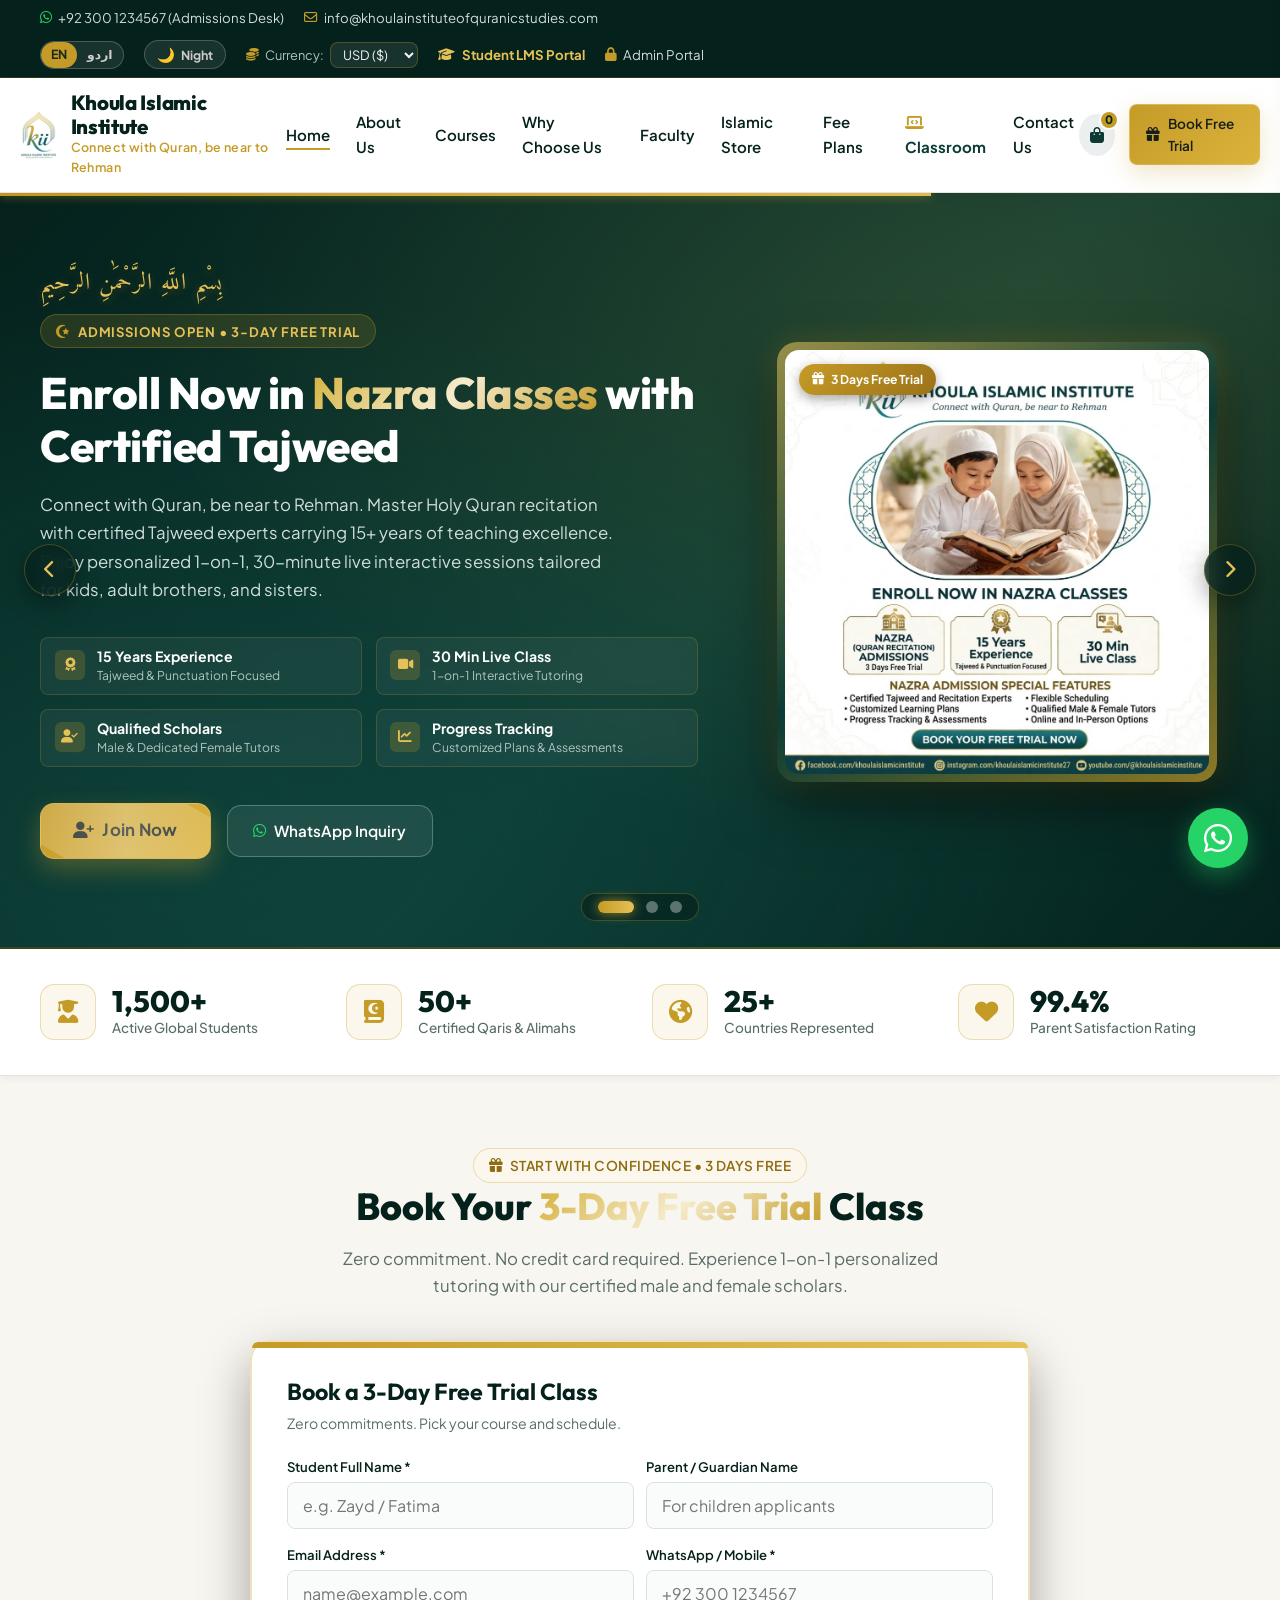
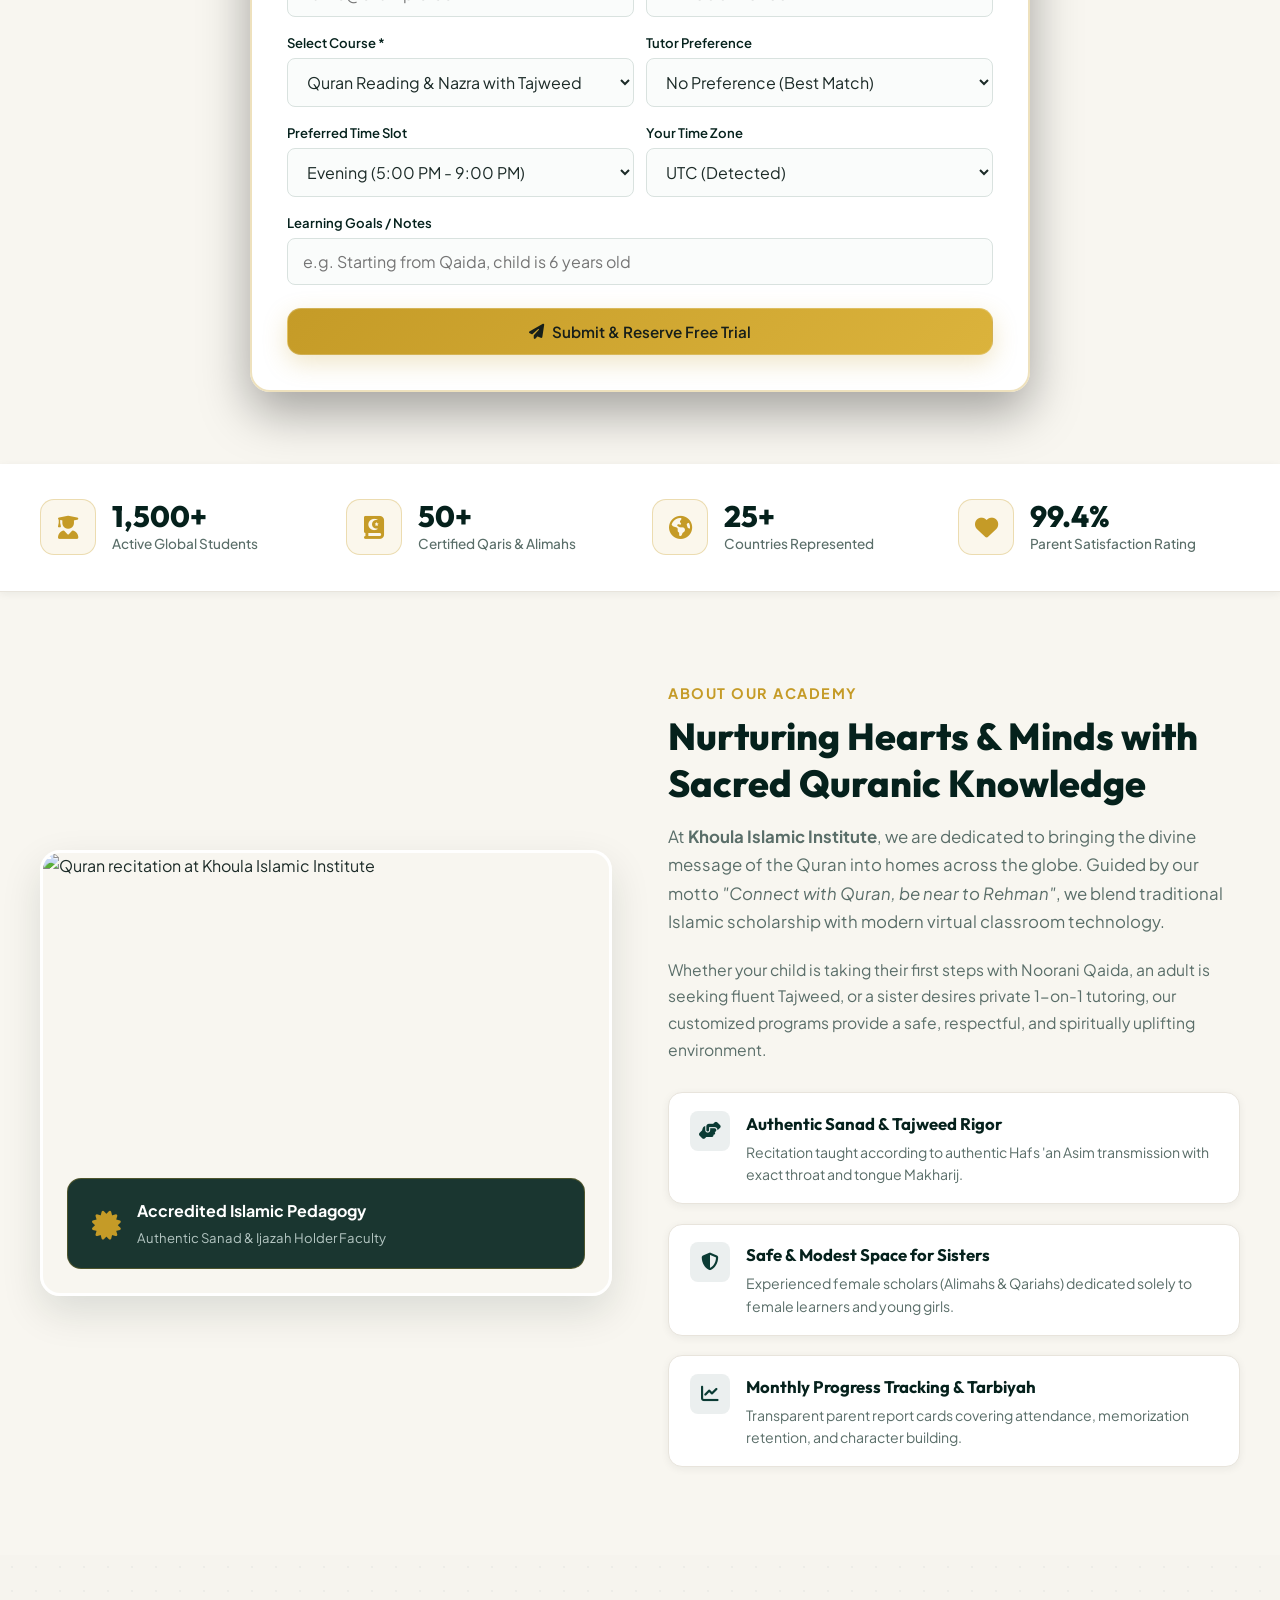
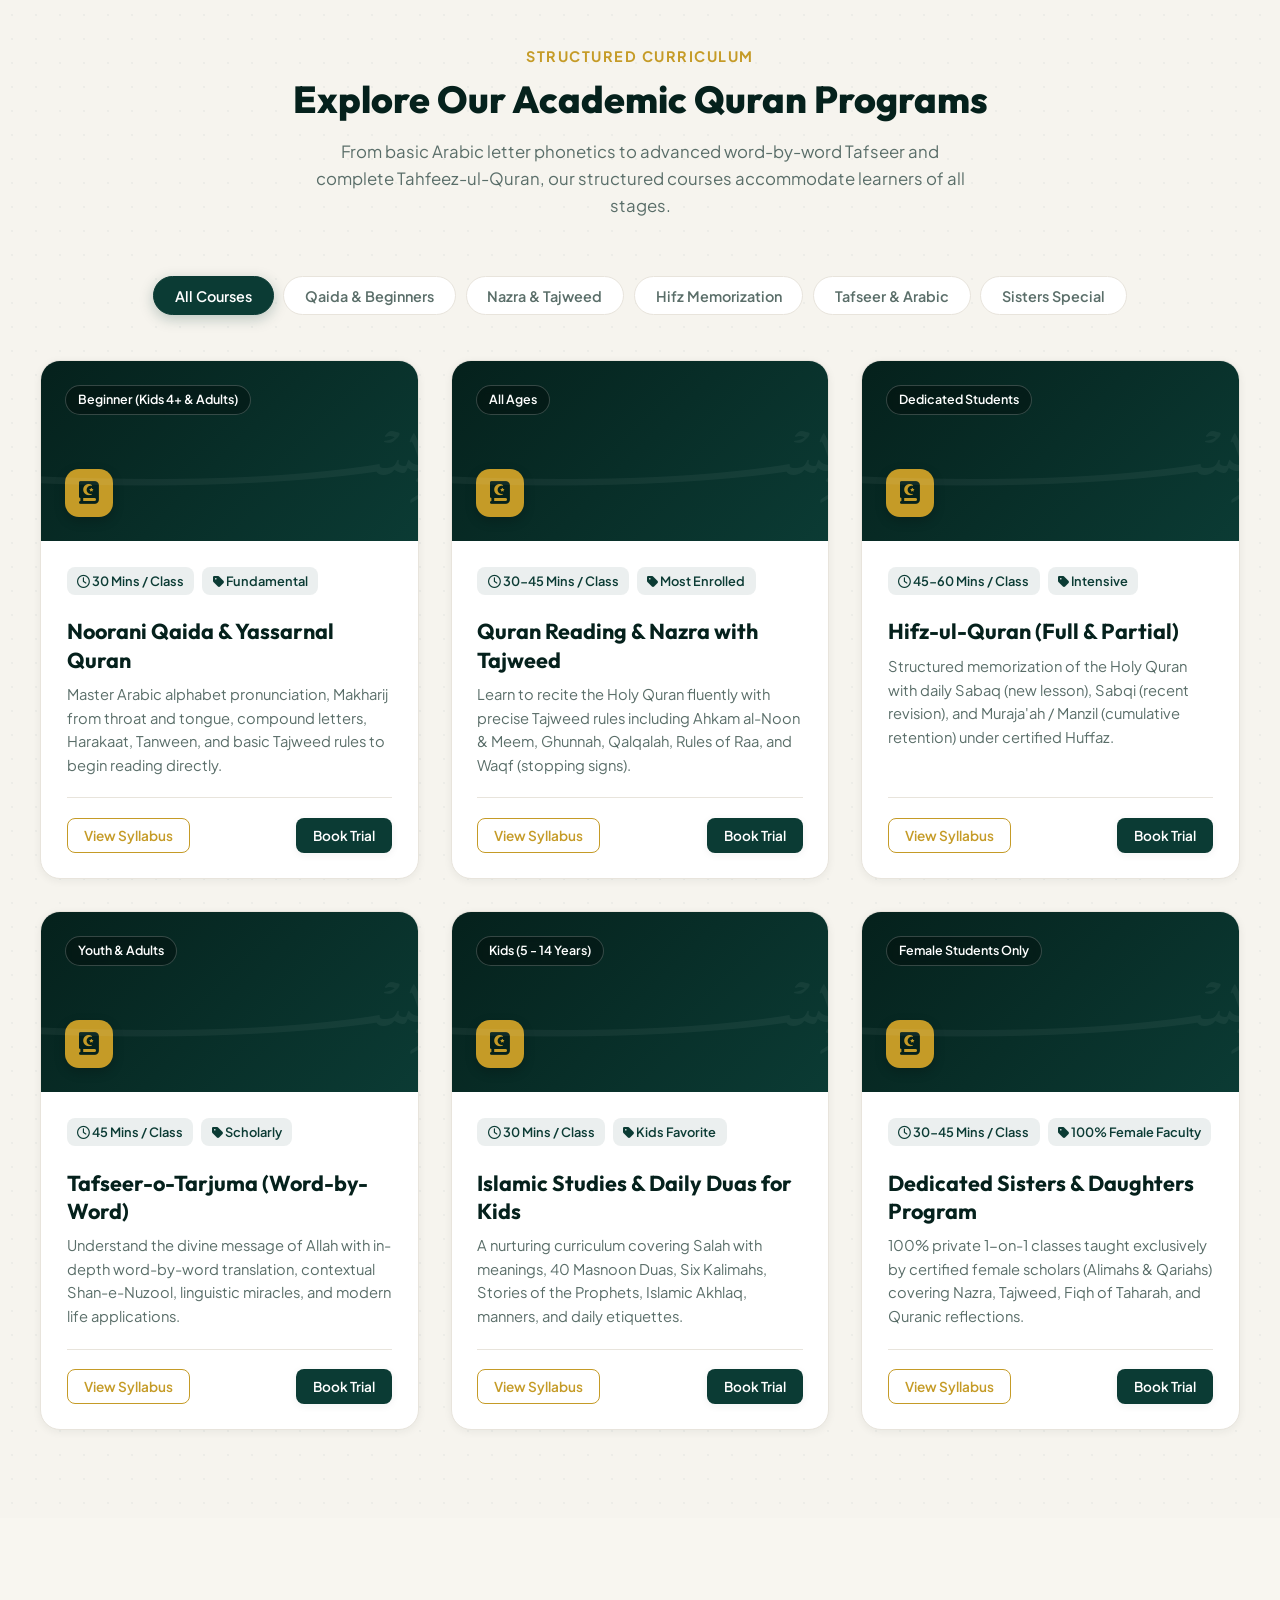
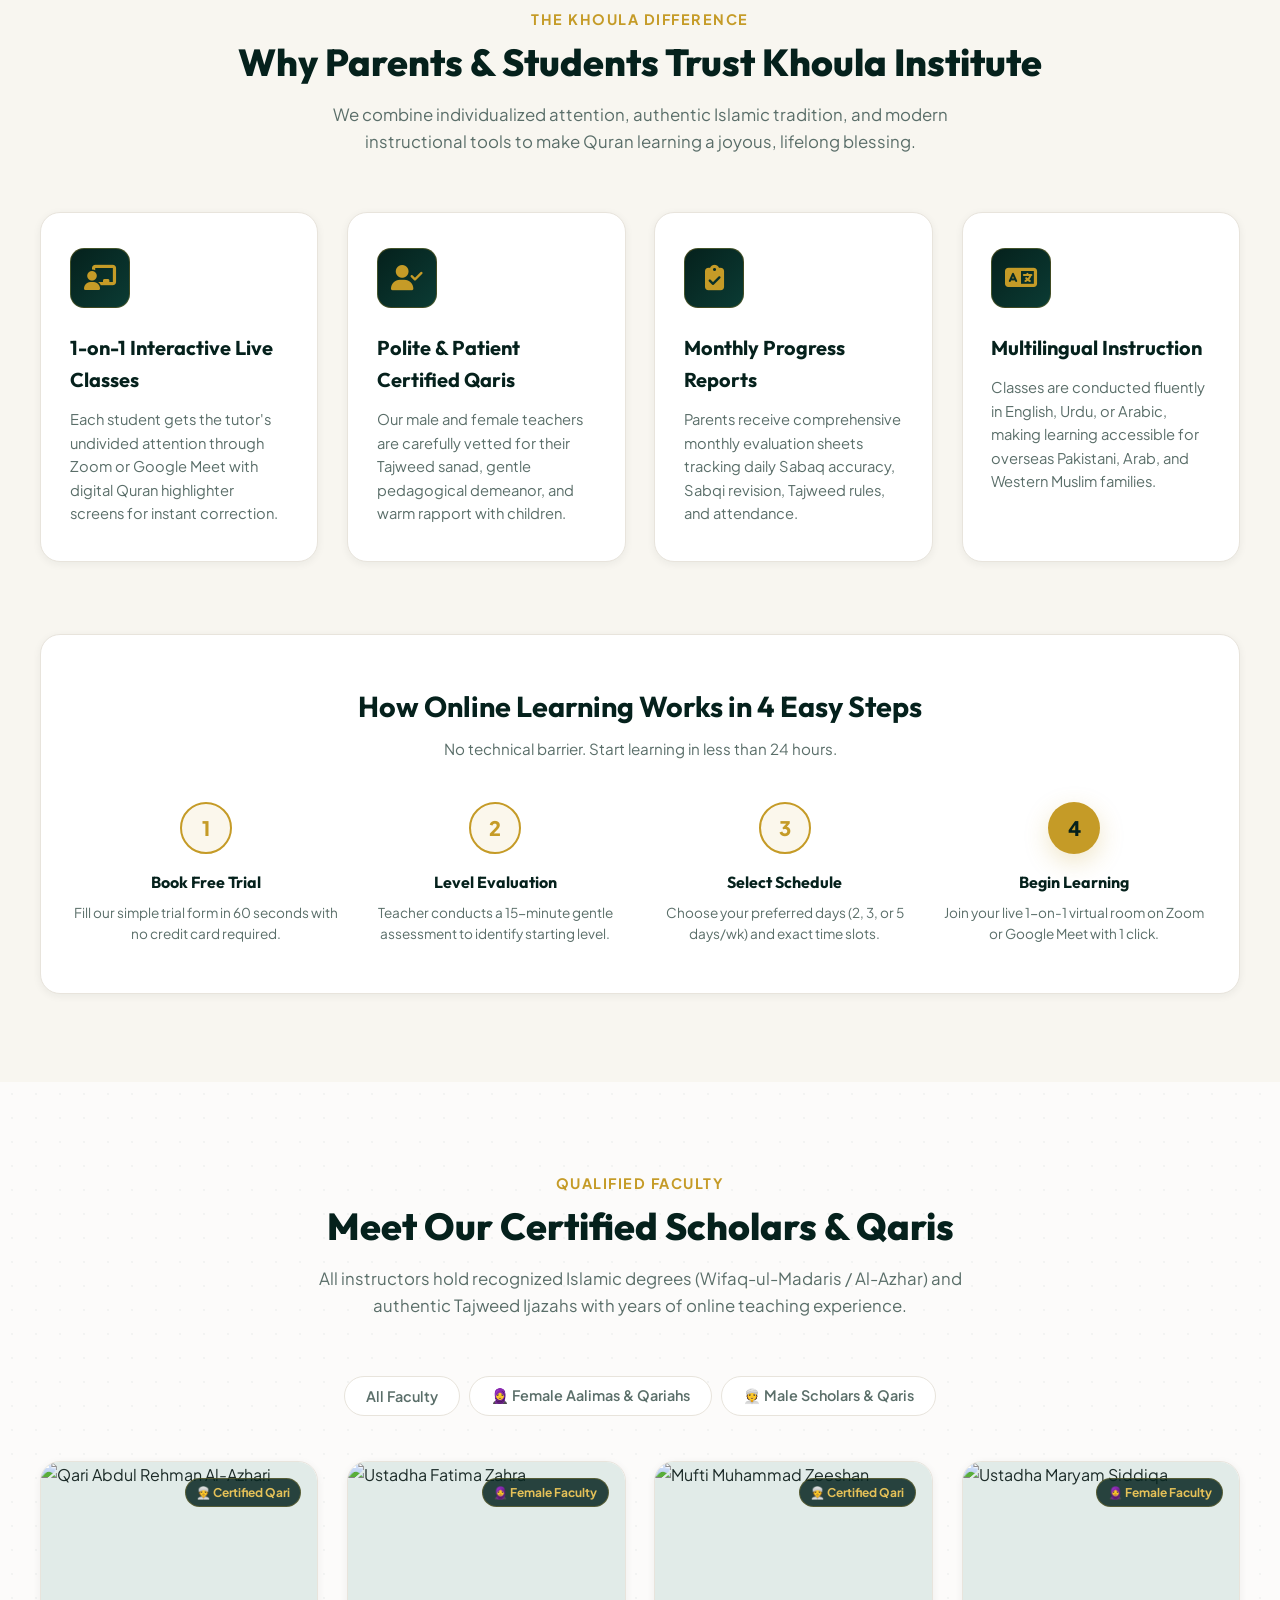
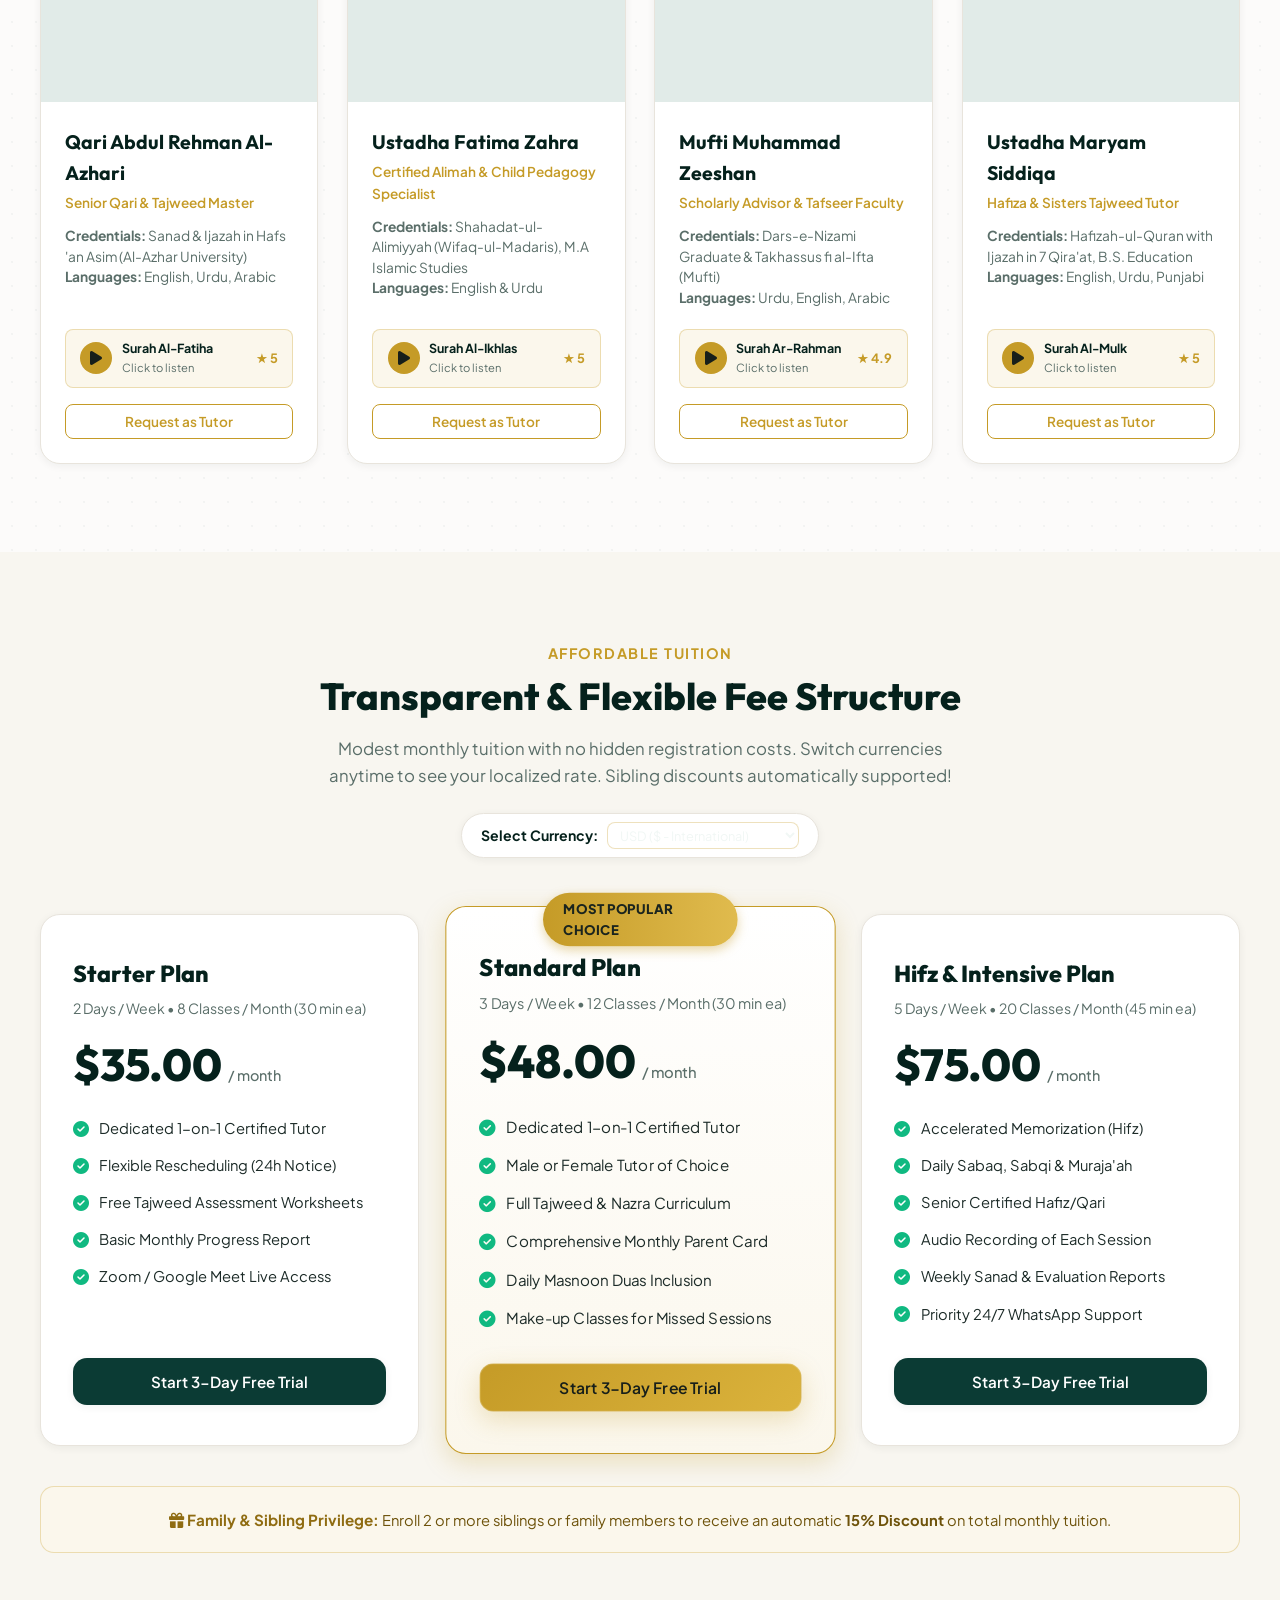
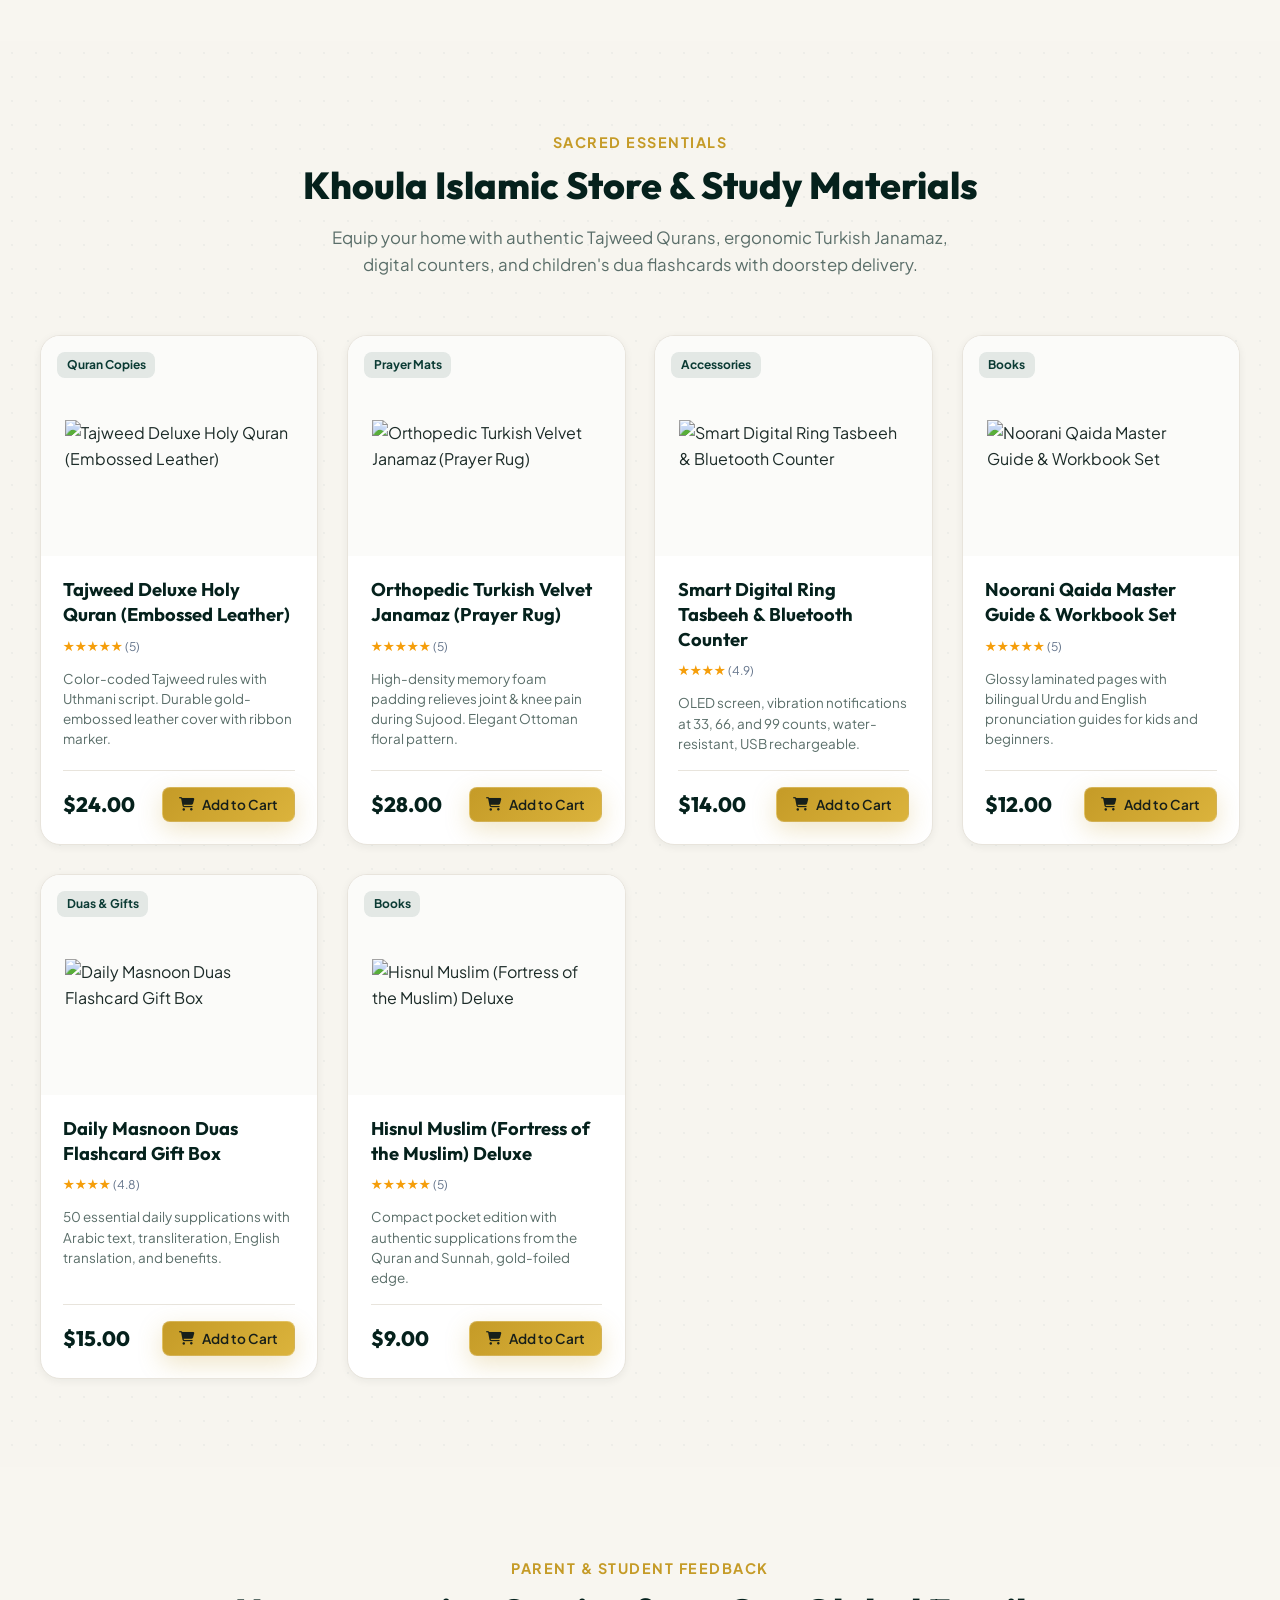
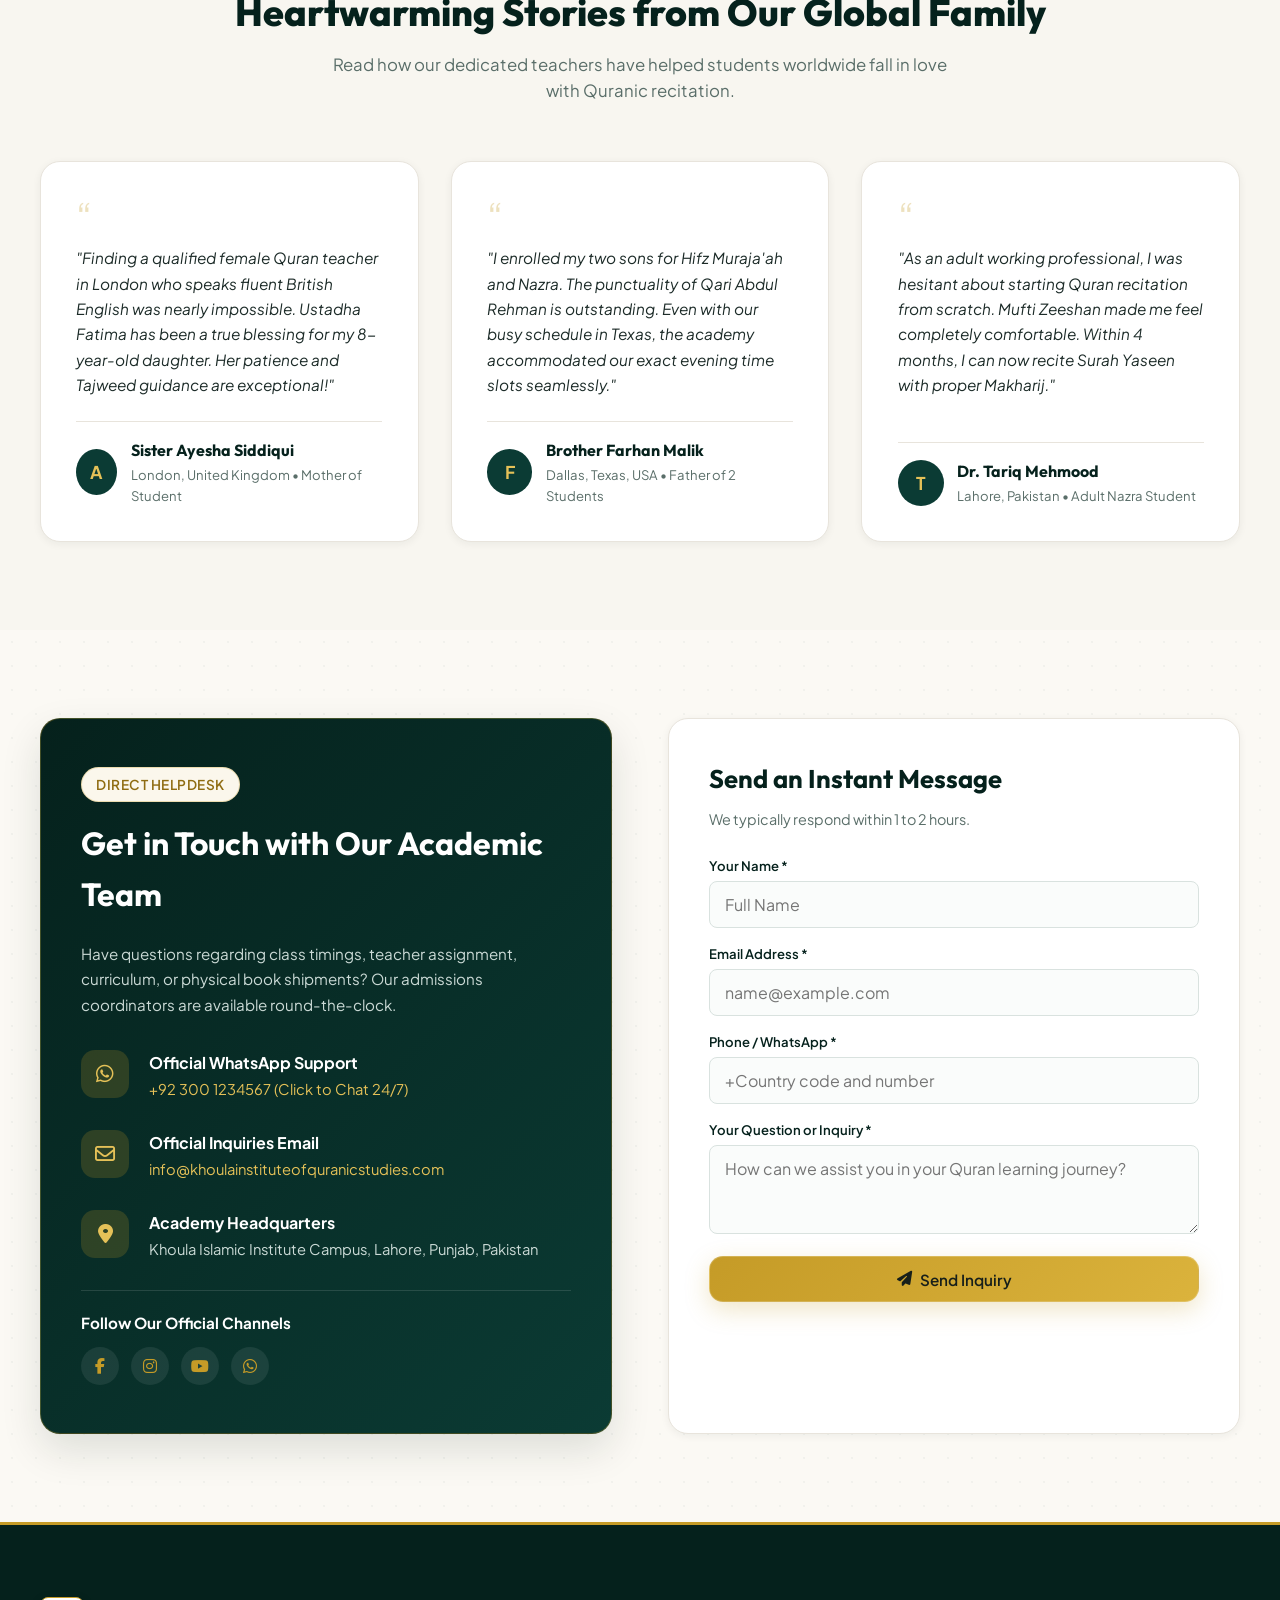
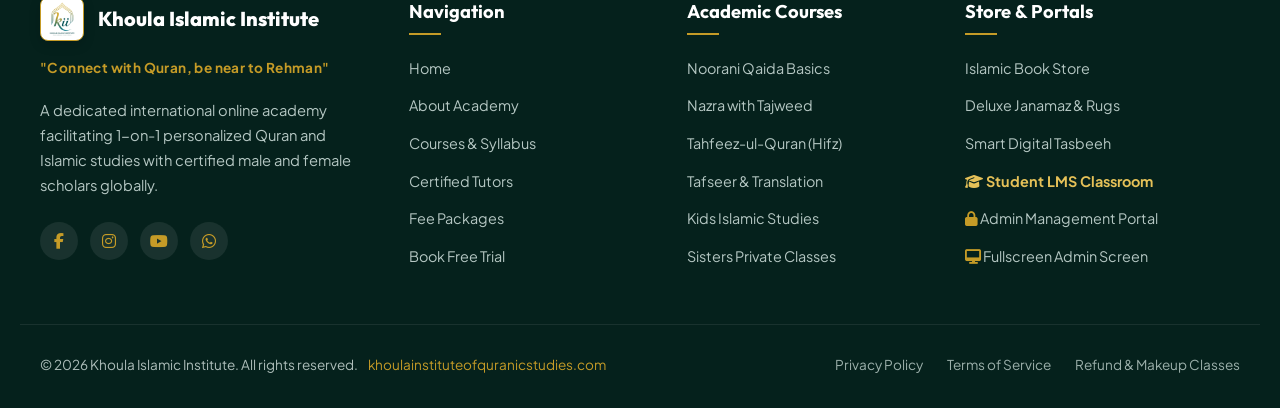
==== commit 600d93c4: "Update official social media links for Facebook, Instagram, and YouTube" ====
--- a/index.html
+++ b/index.html
@@ -1078,6 +1078,16 @@
             </span>
           </div>
         </div>
+
+        <div style="margin-top: 1.5rem; padding-top: 1.25rem; border-top: 1px solid rgba(255,255,255,0.12);">
+          <strong style="color: #fff; font-size: 0.95rem; display: block; margin-bottom: 0.75rem;">Follow Our Official Channels</strong>
+          <div class="footer-social-links" style="margin-top: 0;">
+            <a href="https://www.facebook.com/khoulaislamicinstitute" target="_blank" rel="noopener noreferrer" class="social-icon-btn" title="Facebook"><i class="fab fa-facebook-f"></i></a>
+            <a href="https://www.instagram.com/khoulaislamicinstitute27" target="_blank" rel="noopener noreferrer" class="social-icon-btn" title="Instagram"><i class="fab fa-instagram"></i></a>
+            <a href="https://youtube.com/@khoulaislamicinstitute" target="_blank" rel="noopener noreferrer" class="social-icon-btn" title="YouTube"><i class="fab fa-youtube"></i></a>
+            <a href="https://wa.me/923001234567" target="_blank" rel="noopener noreferrer" class="social-icon-btn" title="WhatsApp"><i class="fab fa-whatsapp"></i></a>
+          </div>
+        </div>
       </div>
 
       <!-- Quick Inquiry Form -->
@@ -1134,10 +1144,10 @@
           A dedicated international online academy facilitating 1-on-1 personalized Quran and Islamic studies with certified male and female scholars globally.
         </p>
         <div class="footer-social-links">
-          <a href="#" class="social-icon-btn" title="Facebook"><i class="fab fa-facebook-f"></i></a>
-          <a href="#" class="social-icon-btn" title="Instagram"><i class="fab fa-instagram"></i></a>
-          <a href="#" class="social-icon-btn" title="YouTube"><i class="fab fa-youtube"></i></a>
-          <a href="https://wa.me/923001234567" target="_blank" class="social-icon-btn" title="WhatsApp"><i class="fab fa-whatsapp"></i></a>
+          <a href="https://www.facebook.com/khoulaislamicinstitute" target="_blank" rel="noopener noreferrer" class="social-icon-btn" title="Facebook"><i class="fab fa-facebook-f"></i></a>
+          <a href="https://www.instagram.com/khoulaislamicinstitute27" target="_blank" rel="noopener noreferrer" class="social-icon-btn" title="Instagram"><i class="fab fa-instagram"></i></a>
+          <a href="https://youtube.com/@khoulaislamicinstitute" target="_blank" rel="noopener noreferrer" class="social-icon-btn" title="YouTube"><i class="fab fa-youtube"></i></a>
+          <a href="https://wa.me/923001234567" target="_blank" rel="noopener noreferrer" class="social-icon-btn" title="WhatsApp"><i class="fab fa-whatsapp"></i></a>
         </div>
       </div>
 
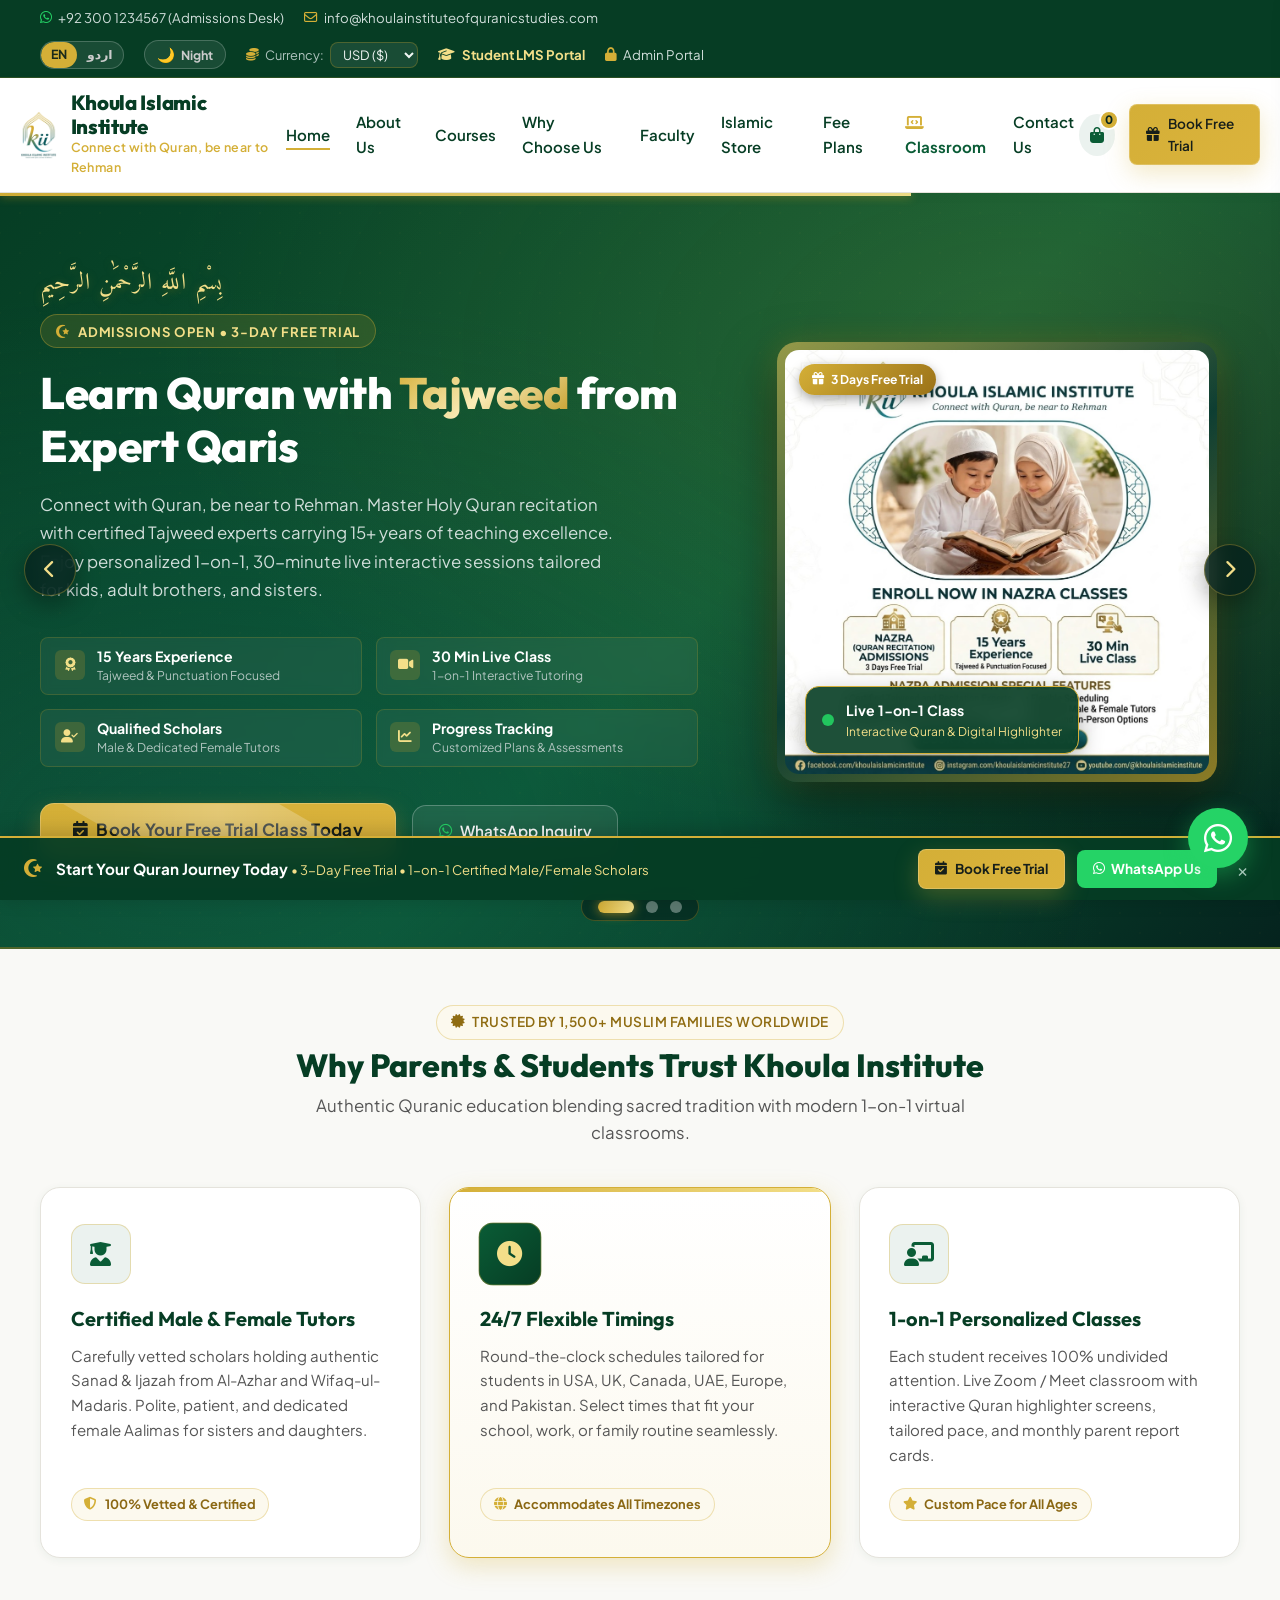
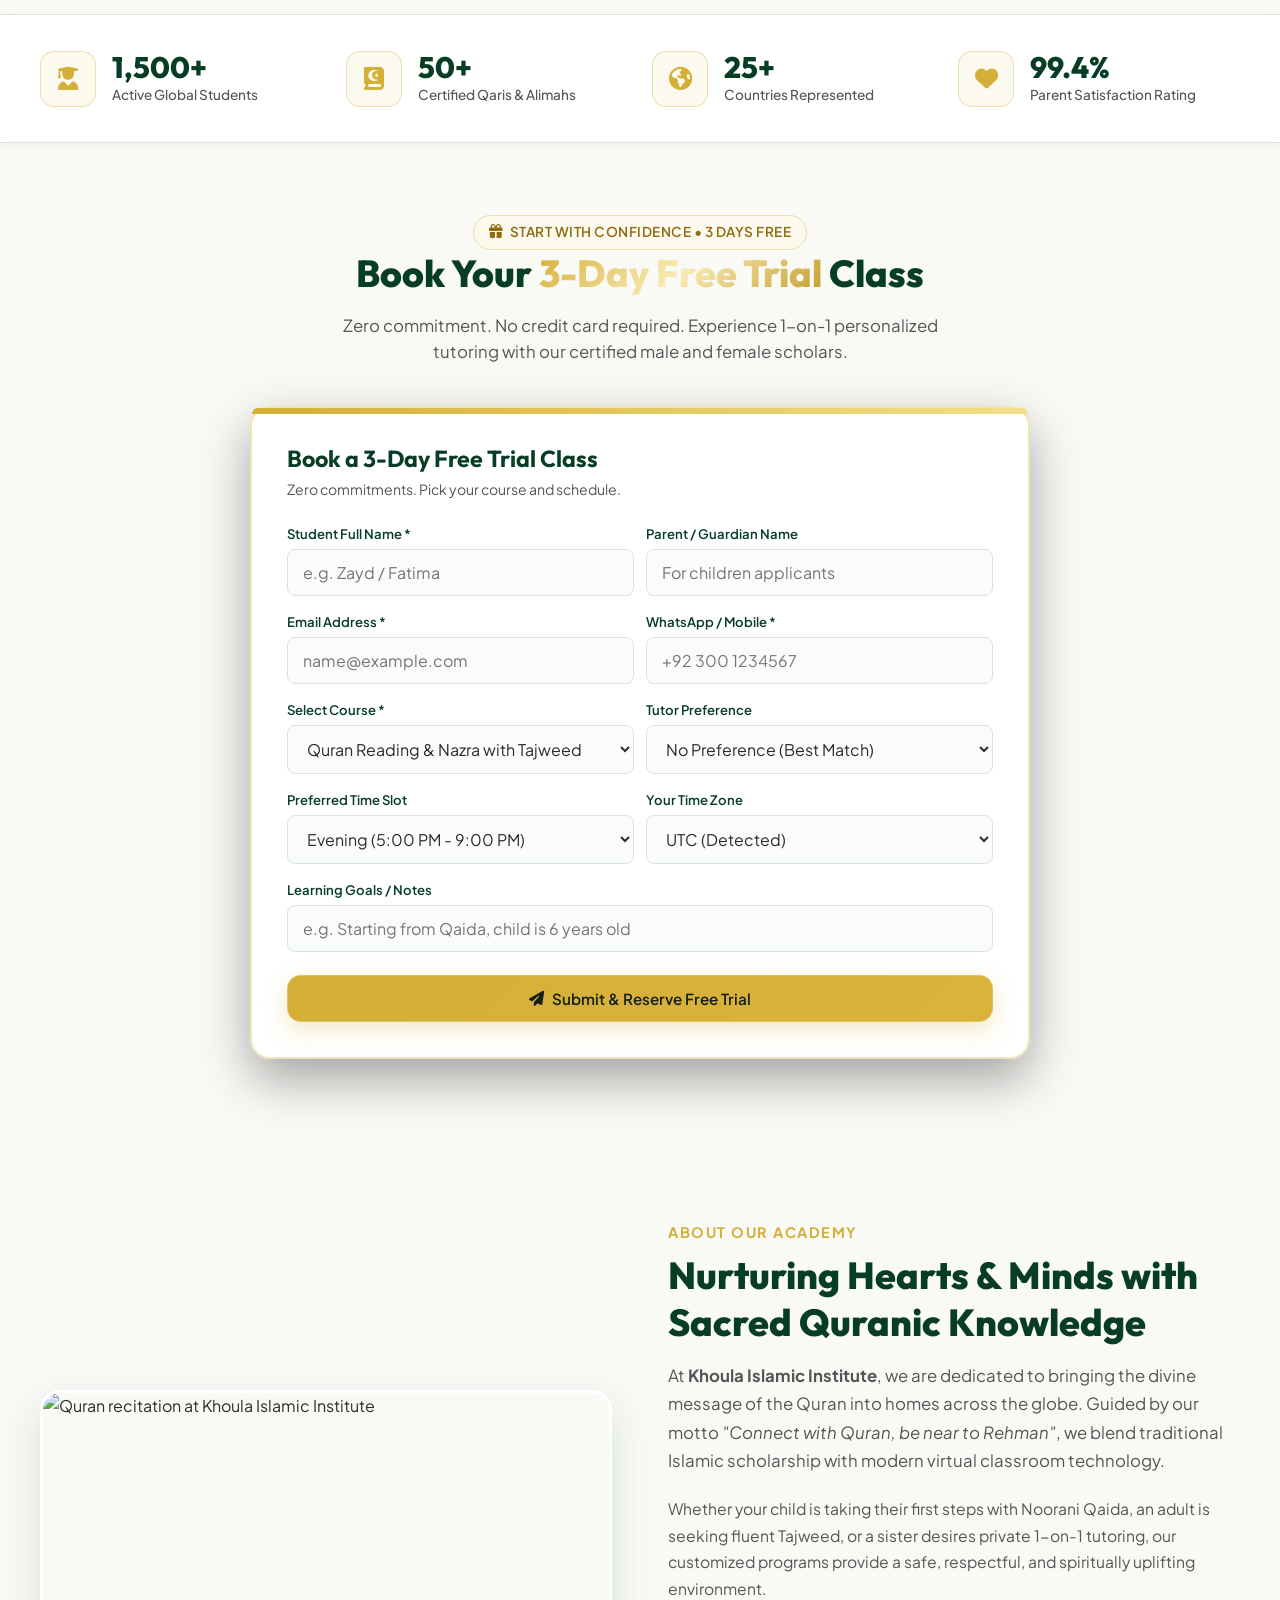
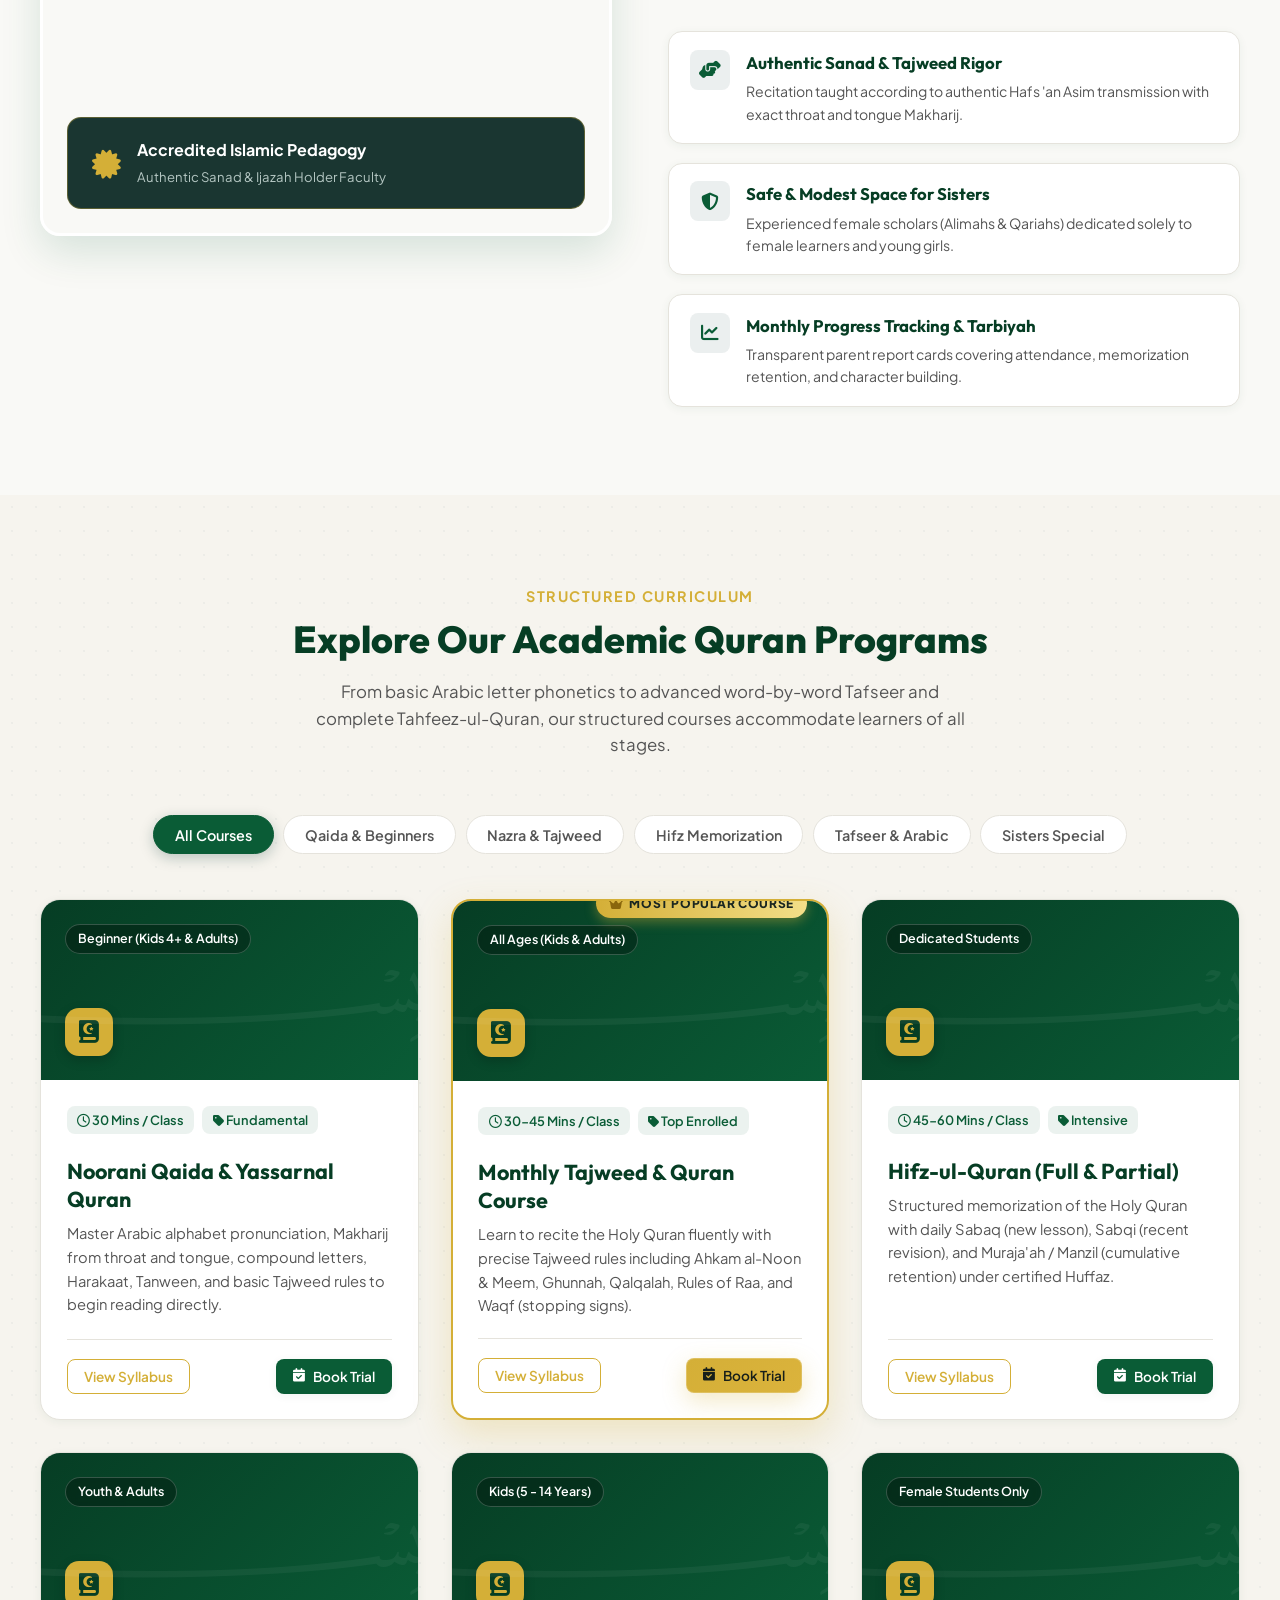
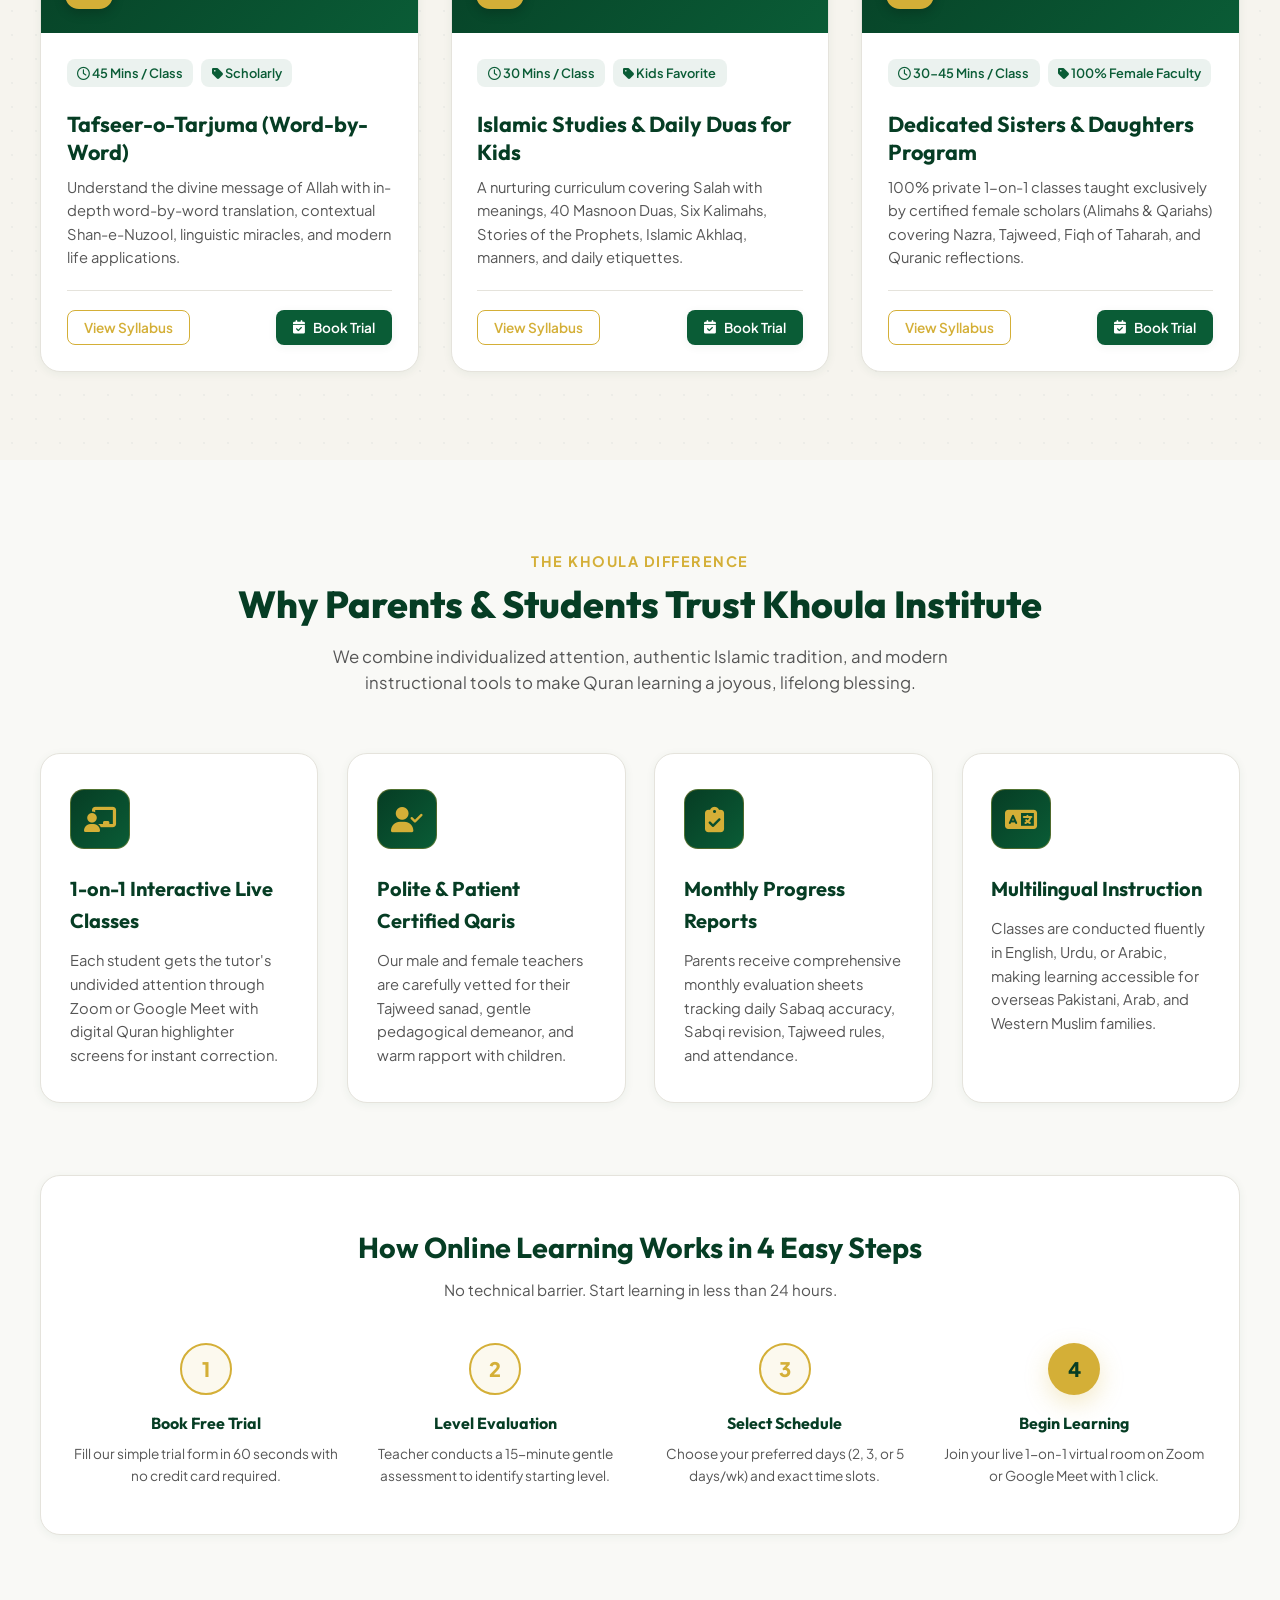
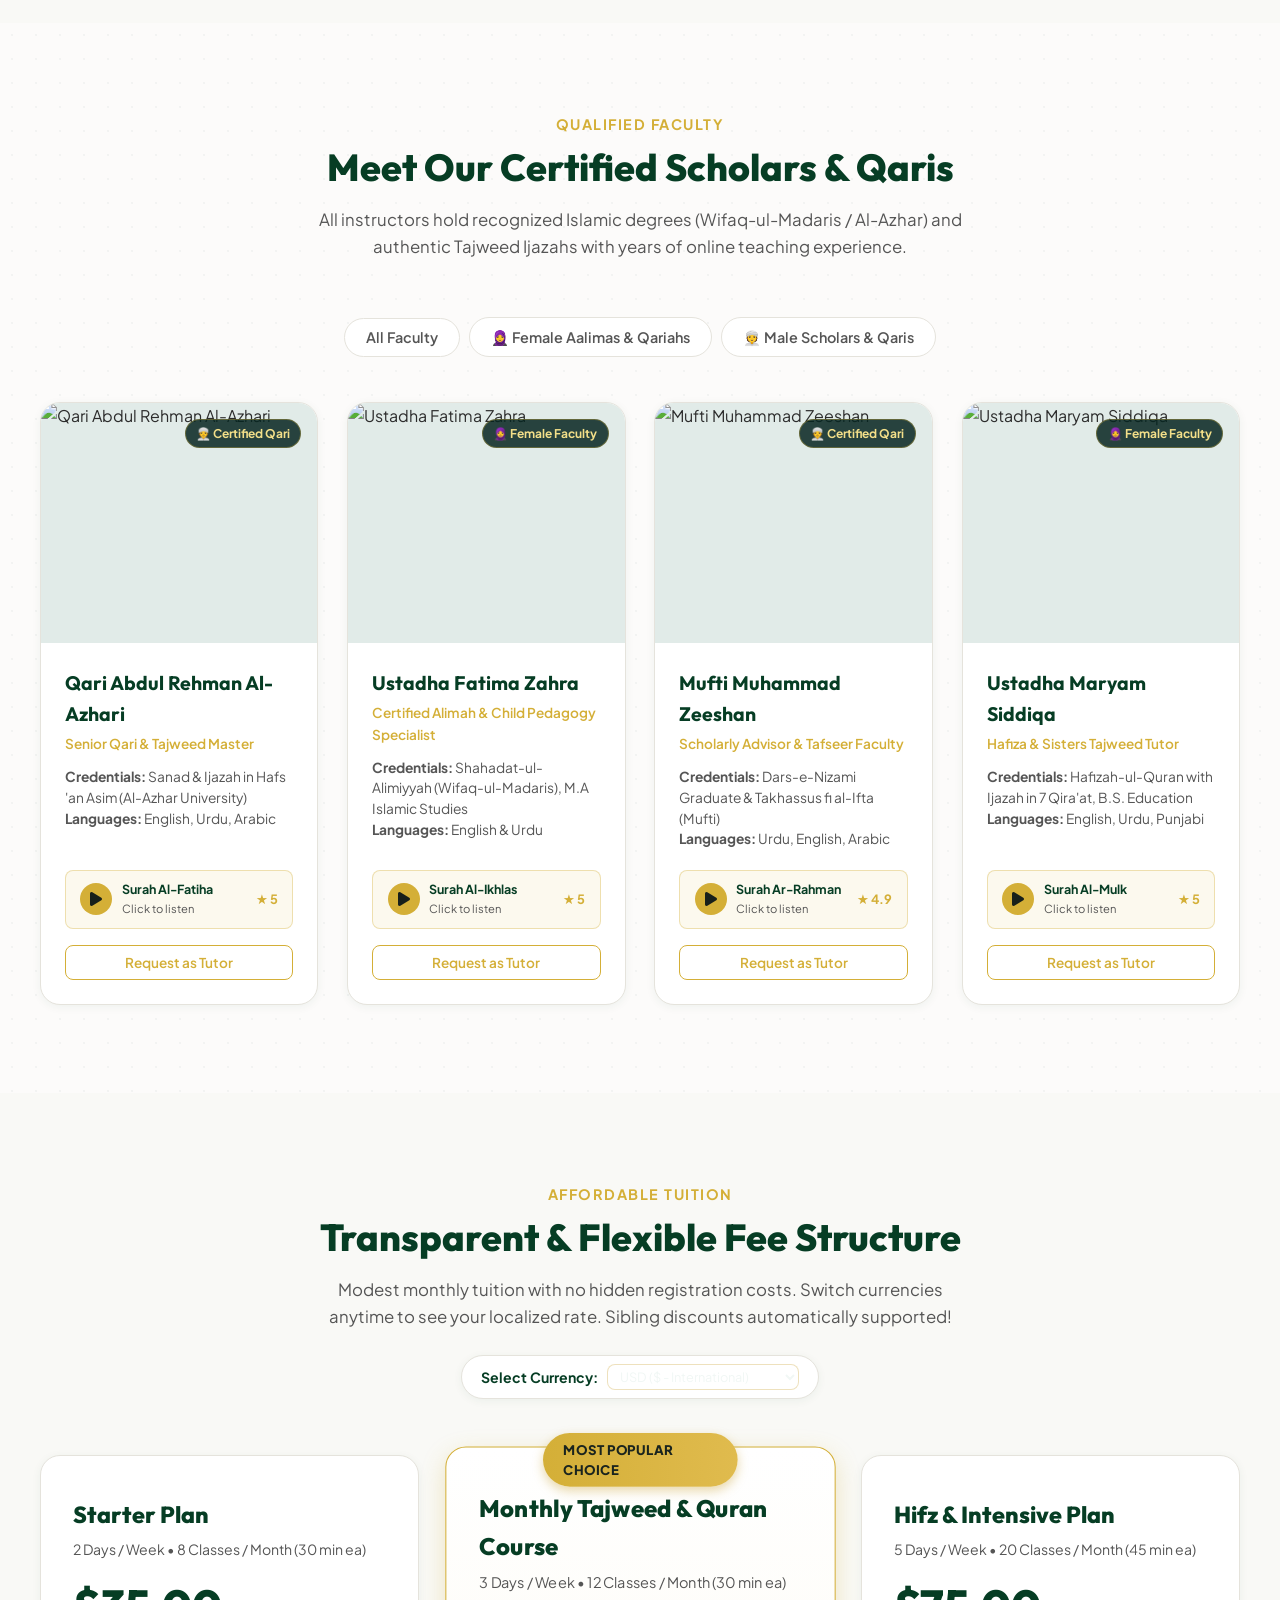
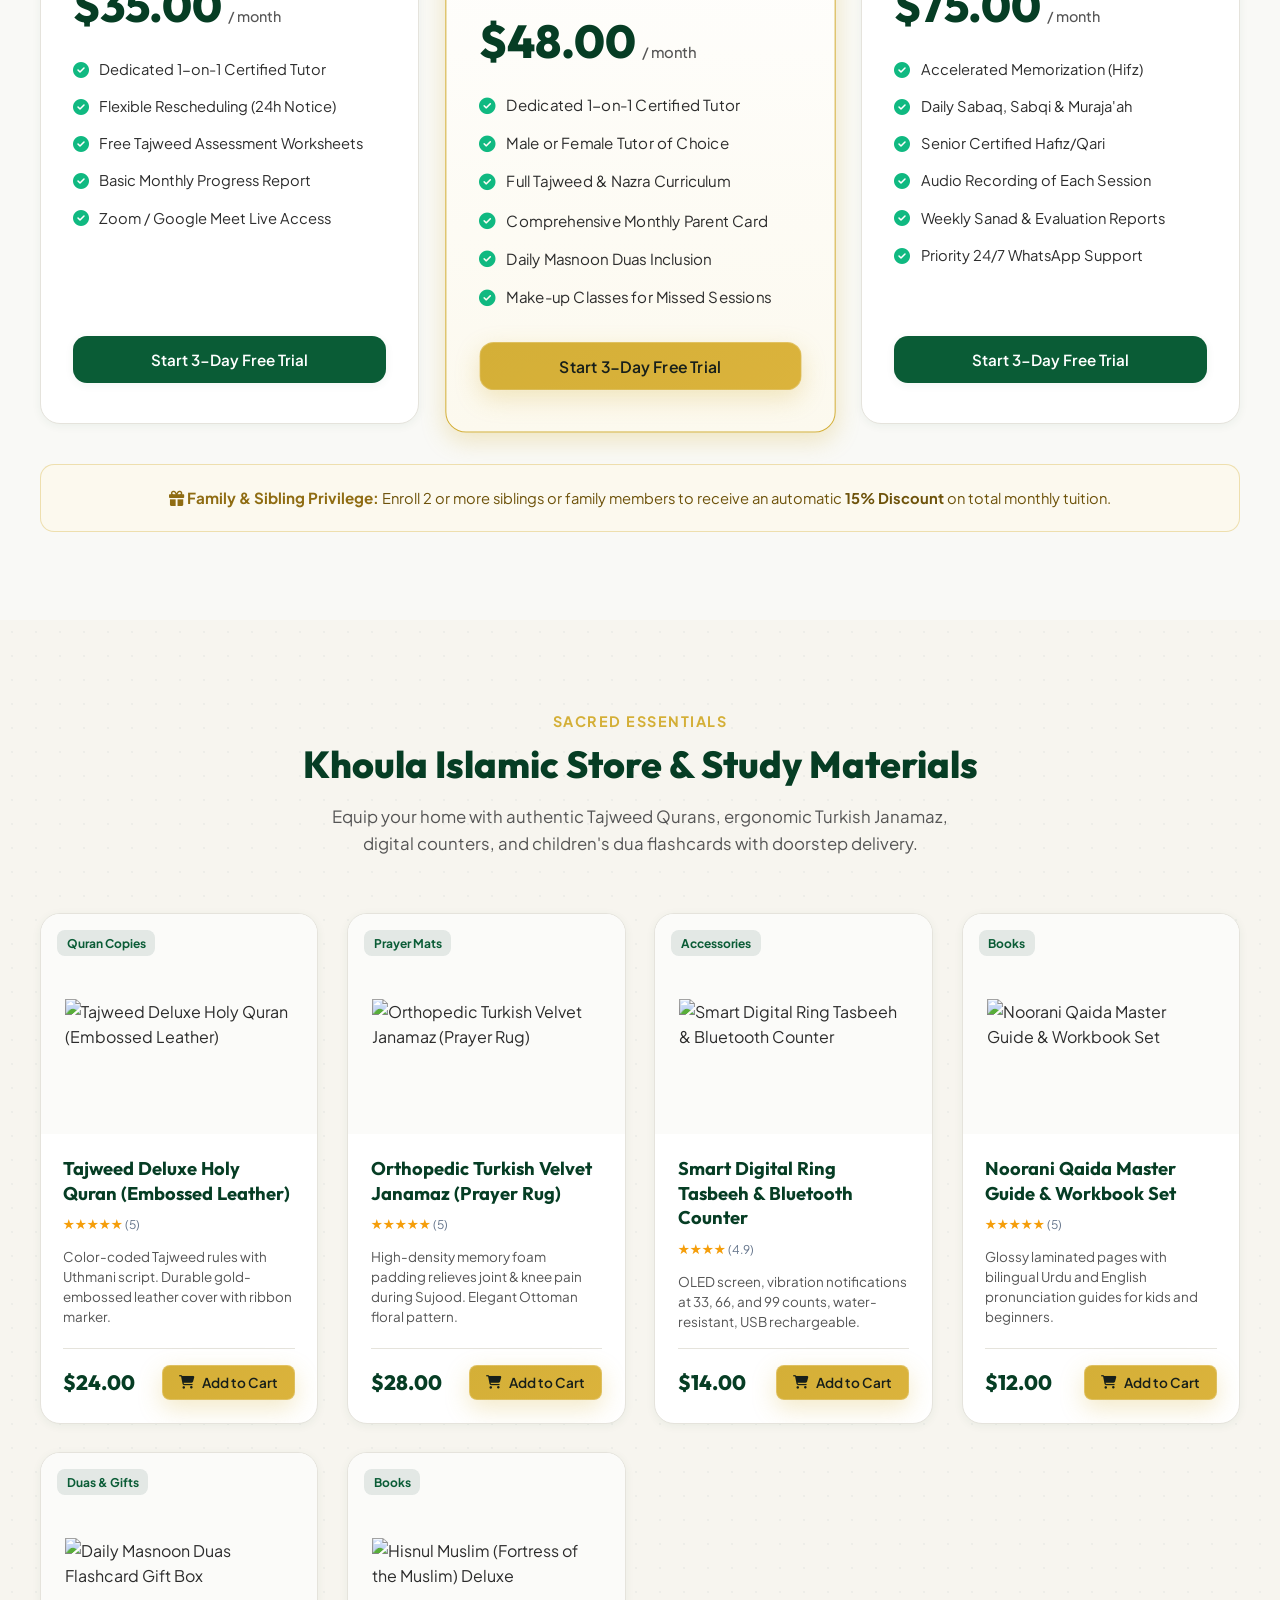
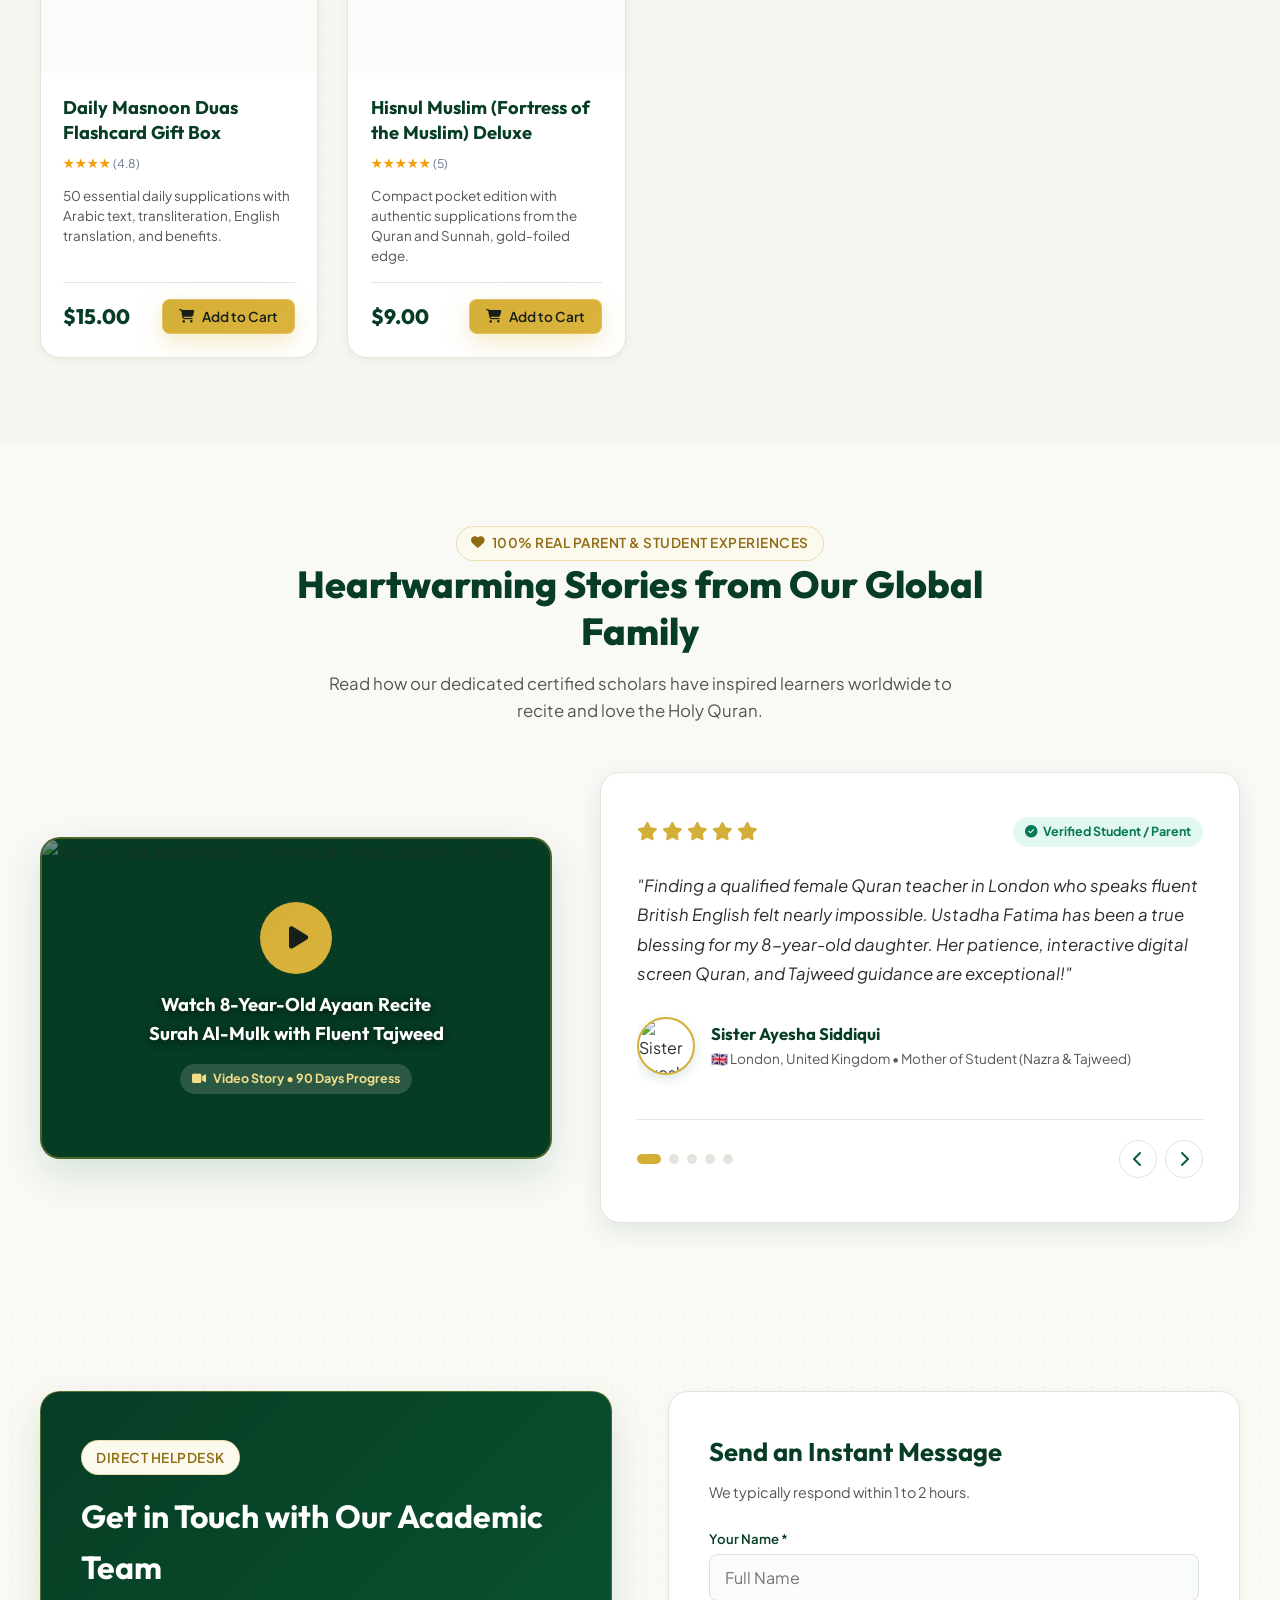
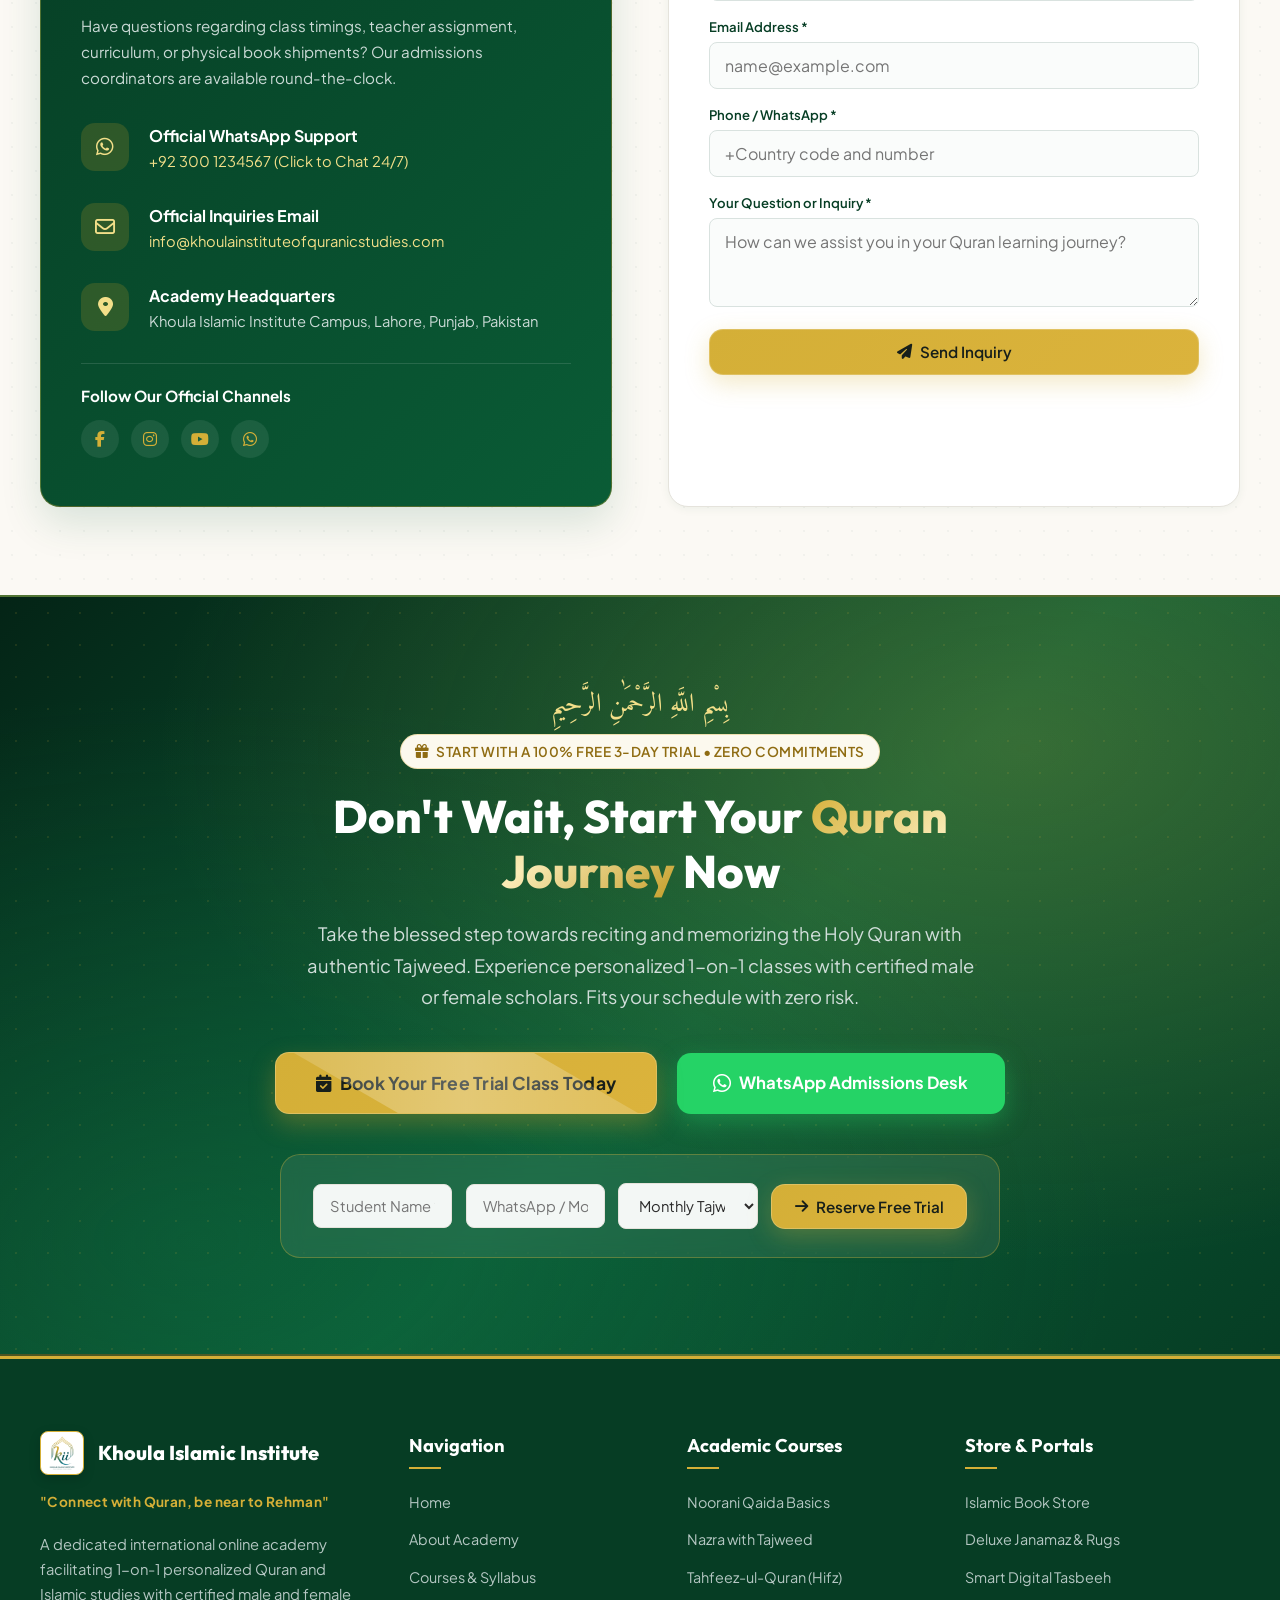
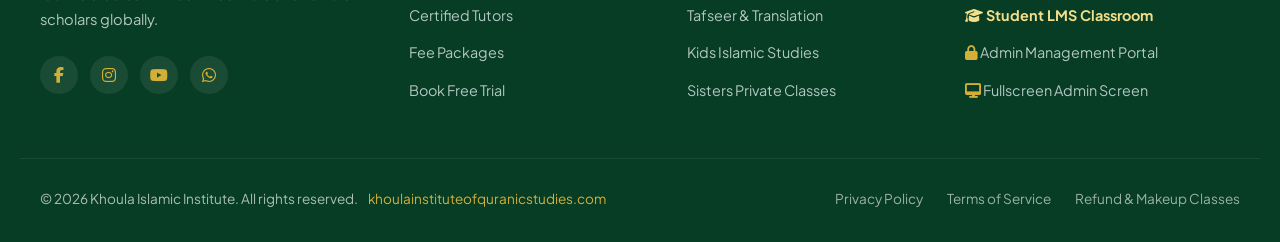
==== commit 8ce646f0: "Enhance Islamic design: high-conversion emerald & gold theme, 3-column trust grid, testimonials caro" ====
--- a/index.html
+++ b/index.html
@@ -1,4 +1,4 @@
-﻿<!DOCTYPE html>
+<!DOCTYPE html>
 <html lang="en">
 <head>
   <meta charset="UTF-8">
@@ -306,7 +306,7 @@
                     </span>
                   </div>
                   <h1 class="slide-title">
-                    Enroll Now in <span class="gold-gradient-text">Nazra Classes</span> with Certified Tajweed
+                    Learn Quran with <span class="gold-gradient-text">Tajweed</span> from Expert Qaris
                   </h1>
                   <p class="slide-desc">
                     Connect with Quran, be near to Rehman. Master Holy Quran recitation with certified Tajweed experts carrying 15+ years of teaching excellence. Enjoy personalized 1-on-1, 30-minute live interactive sessions tailored for kids, adult brothers, and sisters.
@@ -345,7 +345,7 @@
                   <!-- Action Buttons -->
                   <div class="slide-actions">
                     <a href="#free-trial" class="btn btn-gold btn-hero-cta carousel-join-btn" data-course="Quran Reading & Nazra with Tajweed">
-                      <i class="fas fa-user-plus"></i> Join Now
+                      <i class="fas fa-calendar-check"></i> Book Your Free Trial Class Today
                     </a>
                     <a href="https://wa.me/923001234567?text=Assalam-o-Alaikum!%20I%20want%20to%20inquire%20about%20Nazra%20Classes%20at%20Khoula%20Islamic%20Institute" target="_blank" class="btn btn-outline-white">
                       <i class="fab fa-whatsapp" style="color: #25d366;"></i> WhatsApp Inquiry
@@ -359,6 +359,13 @@
                     <div class="poster-inner">
                       <img src="images/slide-nazra.jpg" alt="Enroll Now in Nazra Classes - Khoula Islamic Institute" class="slide-img" loading="eager">
                       <div class="poster-badge"><i class="fas fa-gift"></i> 3 Days Free Trial</div>
+                      <div class="hero-floating-stat-badge">
+                        <div class="stat-badge-pulse"></div>
+                        <div>
+                          <strong>Live 1-on-1 Class</strong>
+                          <span>Interactive Quran &amp; Digital Highlighter</span>
+                        </div>
+                      </div>
                       <div class="poster-overlay">
                         <span class="poster-zoom-pill"><i class="fas fa-search-plus"></i> Click to Enlarge</span>
                       </div>
@@ -421,7 +428,7 @@
                   <!-- Action Buttons -->
                   <div class="slide-actions">
                     <a href="#free-trial" class="btn btn-gold btn-hero-cta carousel-join-btn" data-course="Hifz-ul-Quran (Full & Partial)">
-                      <i class="fas fa-user-plus"></i> Join Now
+                      <i class="fas fa-calendar-check"></i> Book Your Free Trial Class Today
                     </a>
                     <a href="https://wa.me/923001234567?text=Assalam-o-Alaikum!%20I%20want%20to%20inquire%20about%20Guided%20Hifz%20Program" target="_blank" class="btn btn-outline-white">
                       <i class="fab fa-whatsapp" style="color: #25d366;"></i> WhatsApp Inquiry
@@ -497,7 +504,7 @@
                   <!-- Action Buttons -->
                   <div class="slide-actions">
                     <a href="#free-trial" class="btn btn-gold btn-hero-cta carousel-join-btn" data-course="Tafseer-o-Tarjuma (Word-by-Word)">
-                      <i class="fas fa-user-plus"></i> Join Now
+                      <i class="fas fa-calendar-check"></i> Book Your Free Trial Class Today
                     </a>
                     <a href="https://wa.me/923001234567?text=Assalam-o-Alaikum!%20I%20want%20to%20inquire%20about%20Translation%20and%20Tafseer%20Course" target="_blank" class="btn btn-outline-white">
                       <i class="fab fa-whatsapp" style="color: #25d366;"></i> WhatsApp Inquiry
@@ -542,7 +549,64 @@
   </section>
 
   <!-- =========================================================================
-       4. KEY ACADEMY STATISTICS BAR
+       4. "WHY CHOOSE US" / 3-COLUMN TRUST BADGES
+       ========================================================================= -->
+  <section class="trust-badges-section" id="why-us">
+    <div class="container">
+      <div class="trust-badges-header text-center">
+        <span class="badge-gold"><i class="fas fa-certificate"></i> Trusted by 1,500+ Muslim Families Worldwide</span>
+        <h2 class="trust-section-title">Why Parents &amp; Students Trust Khoula Institute</h2>
+        <p class="section-subtitle" style="margin-top: 0.5rem;">Authentic Quranic education blending sacred tradition with modern 1-on-1 virtual classrooms.</p>
+      </div>
+
+      <div class="trust-badges-grid">
+        <!-- Badge 1: Certified Male & Female Tutors -->
+        <div class="trust-badge-card">
+          <div class="trust-badge-icon-box">
+            <i class="fas fa-user-graduate"></i>
+          </div>
+          <h3 class="trust-badge-title">Certified Male &amp; Female Tutors</h3>
+          <p class="trust-badge-text">
+            Carefully vetted scholars holding authentic Sanad &amp; Ijazah from Al-Azhar and Wifaq-ul-Madaris. Polite, patient, and dedicated female Aalimas for sisters and daughters.
+          </p>
+          <div class="trust-badge-pill">
+            <i class="fas fa-shield-alt"></i> 100% Vetted &amp; Certified
+          </div>
+        </div>
+
+        <!-- Badge 2: Flexible Timings -->
+        <div class="trust-badge-card highlight-middle">
+          <div class="trust-badge-icon-box">
+            <i class="fas fa-clock"></i>
+          </div>
+          <h3 class="trust-badge-title">24/7 Flexible Timings</h3>
+          <p class="trust-badge-text">
+            Round-the-clock schedules tailored for students in USA, UK, Canada, UAE, Europe, and Pakistan. Select times that fit your school, work, or family routine seamlessly.
+          </p>
+          <div class="trust-badge-pill">
+            <i class="fas fa-globe"></i> Accommodates All Timezones
+          </div>
+        </div>
+
+        <!-- Badge 3: 1-on-1 Personalized Classes -->
+        <div class="trust-badge-card">
+          <div class="trust-badge-icon-box">
+            <i class="fas fa-chalkboard-teacher"></i>
+          </div>
+          <h3 class="trust-badge-title">1-on-1 Personalized Classes</h3>
+          <p class="trust-badge-text">
+            Each student receives 100% undivided attention. Live Zoom / Meet classroom with interactive Quran highlighter screens, tailored pace, and monthly parent report cards.
+          </p>
+          <div class="trust-badge-pill">
+            <i class="fas fa-star"></i> Custom Pace for All Ages
+          </div>
+        </div>
+      </div>
+    </div>
+  </section>
+
+  <!-- =========================================================================
+       4.1. KEY ACADEMY STATISTICS BAR
        ========================================================================= -->
   <div class="stats-bar">
     <div class="container stats-grid">
@@ -679,42 +743,6 @@
   </section>
 
   <!-- =========================================================================
-       4. KEY ACADEMY STATISTICS BAR
-       ========================================================================= -->
-  <div class="stats-bar">
-    <div class="container stats-grid">
-      <div class="stat-item">
-        <div class="stat-icon-wrap"><i class="fas fa-user-graduate"></i></div>
-        <div>
-          <div class="stat-number">1,500+</div>
-          <div class="stat-label">Active Global Students</div>
-        </div>
-      </div>
-      <div class="stat-item">
-        <div class="stat-icon-wrap"><i class="fas fa-quran"></i></div>
-        <div>
-          <div class="stat-number">50+</div>
-          <div class="stat-label">Certified Qaris &amp; Alimahs</div>
-        </div>
-      </div>
-      <div class="stat-item">
-        <div class="stat-icon-wrap"><i class="fas fa-globe-americas"></i></div>
-        <div>
-          <div class="stat-number">25+</div>
-          <div class="stat-label">Countries Represented</div>
-        </div>
-      </div>
-      <div class="stat-item">
-        <div class="stat-icon-wrap"><i class="fas fa-heart"></i></div>
-        <div>
-          <div class="stat-number">99.4%</div>
-          <div class="stat-label">Parent Satisfaction Rating</div>
-        </div>
-      </div>
-    </div>
-  </div>
-
-  <!-- =========================================================================
        5. ABOUT US SECTION
        ========================================================================= -->
   <section class="section-padding" id="about">
@@ -805,7 +833,7 @@
   <!-- =========================================================================
        7. WHY CHOOSE US (Core Academy Features)
        ========================================================================= -->
-  <section class="section-padding" id="why-us">
+  <section class="section-padding" id="how-it-works">
     <div class="container">
       <div class="section-header">
         <span class="section-tag">The Khoula Difference</span>
@@ -978,55 +1006,138 @@
   </section>
 
   <!-- =========================================================================
-       11. VERIFIED REVIEWS & TESTIMONIALS
-       ========================================================================= -->
-  <section class="section-padding" id="testimonials">
+       11. STUDENT SUCCESS STORIES (VIDEO & TESTIMONIALS CAROUSEL)
+       ========================================================================= -->
+  <section class="success-stories-section" id="testimonials">
     <div class="container">
-      <div class="section-header">
-        <span class="section-tag">Parent &amp; Student Feedback</span>
+      <div class="section-header text-center" style="max-width: 760px; margin: 0 auto 3rem auto;">
+        <span class="badge-gold"><i class="fas fa-heart"></i> 100% Real Parent &amp; Student Experiences</span>
         <h2 class="section-title">Heartwarming Stories from Our Global Family</h2>
-        <p class="section-subtitle">Read how our dedicated teachers have helped students worldwide fall in love with Quranic recitation.</p>
-      </div>
-
-      <div class="testimonials-grid">
-        <div class="testimonial-card">
-          <div class="testimonial-quote-icon">“</div>
-          <p class="testimonial-text">
-            "Finding a qualified female Quran teacher in London who speaks fluent British English was nearly impossible. Ustadha Fatima has been a true blessing for my 8-year-old daughter. Her patience and Tajweed guidance are exceptional!"
-          </p>
-          <div class="testimonial-author-box">
-            <div class="author-avatar">A</div>
-            <div>
-              <div class="author-name">Sister Ayesha Siddiqui</div>
-              <div class="author-country">London, United Kingdom • Mother of Student</div>
-            </div>
-          </div>
-        </div>
-
-        <div class="testimonial-card">
-          <div class="testimonial-quote-icon">“</div>
-          <p class="testimonial-text">
-            "I enrolled my two sons for Hifz Muraja'ah and Nazra. The punctuality of Qari Abdul Rehman is outstanding. Even with our busy schedule in Texas, the academy accommodated our exact evening time slots seamlessly."
-          </p>
-          <div class="testimonial-author-box">
-            <div class="author-avatar">F</div>
-            <div>
-              <div class="author-name">Brother Farhan Malik</div>
-              <div class="author-country">Dallas, Texas, USA • Father of 2 Students</div>
-            </div>
-          </div>
-        </div>
-
-        <div class="testimonial-card">
-          <div class="testimonial-quote-icon">“</div>
-          <p class="testimonial-text">
-            "As an adult working professional, I was hesitant about starting Quran recitation from scratch. Mufti Zeeshan made me feel completely comfortable. Within 4 months, I can now recite Surah Yaseen with proper Makharij."
-          </p>
-          <div class="testimonial-author-box">
-            <div class="author-avatar">T</div>
-            <div>
-              <div class="author-name">Dr. Tariq Mehmood</div>
-              <div class="author-country">Lahore, Pakistan • Adult Nazra Student</div>
+        <p class="section-subtitle">Read how our dedicated certified scholars have inspired learners worldwide to recite and love the Holy Quran.</p>
+      </div>
+
+      <div class="success-stories-grid">
+        <!-- Video Story Card -->
+        <div class="video-spotlight-card">
+          <div class="video-thumb-wrap" onclick="openVideoTestimonialModal()">
+            <img src="https://images.unsplash.com/photo-1584281729288-89826acac94f?auto=format&fit=crop&w=700&q=80" alt="Student Recitation Video Testimonial - Khoula Islamic Institute" class="video-thumb-img">
+            <div class="video-play-overlay">
+              <div class="play-pulse-btn">
+                <i class="fas fa-play" style="margin-left: 4px;"></i>
+              </div>
+              <div class="video-story-caption">
+                Watch 8-Year-Old Ayaan Recite Surah Al-Mulk with Fluent Tajweed
+              </div>
+              <span class="video-story-badge">
+                <i class="fas fa-video"></i> Video Story • 90 Days Progress
+              </span>
+            </div>
+          </div>
+        </div>
+
+        <!-- Testimonials Carousel Box -->
+        <div class="testimonials-carousel-box" id="testiCarouselBox">
+          <div class="testi-header-row">
+            <div class="testi-stars-row">
+              <i class="fas fa-star"></i>
+              <i class="fas fa-star"></i>
+              <i class="fas fa-star"></i>
+              <i class="fas fa-star"></i>
+              <i class="fas fa-star"></i>
+            </div>
+            <div class="testi-badge-verified">
+              <i class="fas fa-check-circle"></i> Verified Student / Parent
+            </div>
+          </div>
+
+          <div class="testi-carousel-viewport" id="testiViewport">
+            <!-- Slide 1 -->
+            <div class="testi-slide active" data-testi="0">
+              <p class="testi-quote-text">
+                "Finding a qualified female Quran teacher in London who speaks fluent British English felt nearly impossible. Ustadha Fatima has been a true blessing for my 8-year-old daughter. Her patience, interactive digital screen Quran, and Tajweed guidance are exceptional!"
+              </p>
+              <div class="testi-profile-row">
+                <img src="https://images.unsplash.com/photo-1544005313-94ddf0286df2?auto=format&fit=crop&w=120&q=80" alt="Sister Ayesha Siddiqui" class="testi-avatar-img">
+                <div>
+                  <div class="testi-author-name">Sister Ayesha Siddiqui</div>
+                  <div class="testi-author-info">🇬🇧 London, United Kingdom • Mother of Student (Nazra &amp; Tajweed)</div>
+                </div>
+              </div>
+            </div>
+
+            <!-- Slide 2 -->
+            <div class="testi-slide" data-testi="1">
+              <p class="testi-quote-text">
+                "I enrolled my two sons for Hifz Muraja'ah and Nazra. The punctuality of Qari Abdul Rehman is outstanding. Even with our demanding work schedules in Texas, the academy accommodated our exact evening time slots seamlessly. The monthly progress report is thorough and reassuring."
+              </p>
+              <div class="testi-profile-row">
+                <img src="https://images.unsplash.com/photo-1507003211169-0a1dd7228f2d?auto=format&fit=crop&w=120&q=80" alt="Brother Farhan Malik" class="testi-avatar-img">
+                <div>
+                  <div class="testi-author-name">Brother Farhan Malik</div>
+                  <div class="testi-author-info">🇺🇸 Dallas, Texas, USA • Father of 2 Students (Guided Hifz)</div>
+                </div>
+              </div>
+            </div>
+
+            <!-- Slide 3 -->
+            <div class="testi-slide" data-testi="2">
+              <p class="testi-quote-text">
+                "As an adult healthcare professional, I was hesitant about starting Quran recitation from scratch. Mufti Zeeshan made me feel completely comfortable and respected. Within 4 months, I can now recite Surah Yaseen and Surah Al-Mulk with proper Makharij and confidence."
+              </p>
+              <div class="testi-profile-row">
+                <img src="https://images.unsplash.com/photo-1500648767791-00dcc994a43e?auto=format&fit=crop&w=120&q=80" alt="Dr. Tariq Mehmood" class="testi-avatar-img">
+                <div>
+                  <div class="testi-author-name">Dr. Tariq Mehmood</div>
+                  <div class="testi-author-info">🇵🇰 Lahore, Pakistan • Adult Tajweed Student</div>
+                </div>
+              </div>
+            </div>
+
+            <!-- Slide 4 -->
+            <div class="testi-slide" data-testi="3">
+              <p class="testi-quote-text">
+                "The 100% privacy and scholarly rigor for sisters at Khoula Institute are unmatched in UAE. Studying word-by-word Tafseer alongside Tajweed with an accredited female scholar has enriched my daily prayers and understanding of the Quran tremendously."
+              </p>
+              <div class="testi-profile-row">
+                <img src="https://images.unsplash.com/photo-1573496359142-b8d87734a5a2?auto=format&fit=crop&w=120&q=80" alt="Sister Maryam Al-Hashemi" class="testi-avatar-img">
+                <div>
+                  <div class="testi-author-name">Sister Maryam Al-Hashemi</div>
+                  <div class="testi-author-info">🇦🇪 Dubai, United Arab Emirates • Sisters Special Program</div>
+                </div>
+              </div>
+            </div>
+
+            <!-- Slide 5 -->
+            <div class="testi-slide" data-testi="4">
+              <p class="testi-quote-text">
+                "My 6-year-old son Zayd used to struggle with Arabic letters. His tutor made Noorani Qaida interactive and fun with digital flashcards. He has already memorized 15 daily Masnoon Duas and looks forward to his 30-minute class every day!"
+              </p>
+              <div class="testi-profile-row">
+                <img src="https://images.unsplash.com/photo-1534528741775-53994a69daeb?auto=format&fit=crop&w=120&q=80" alt="Brother Omar & Sana Farooq" class="testi-avatar-img">
+                <div>
+                  <div class="testi-author-name">Brother Omar &amp; Sana Farooq</div>
+                  <div class="testi-author-info">🇨🇦 Toronto, Canada • Parents of Noorani Qaida Student</div>
+                </div>
+              </div>
+            </div>
+          </div>
+
+          <!-- Carousel Controls -->
+          <div class="testi-nav-controls">
+            <div class="testi-dots-wrap" id="testiDotsWrap">
+              <div class="testi-dot active" onclick="setTestiSlide(0)"></div>
+              <div class="testi-dot" onclick="setTestiSlide(1)"></div>
+              <div class="testi-dot" onclick="setTestiSlide(2)"></div>
+              <div class="testi-dot" onclick="setTestiSlide(3)"></div>
+              <div class="testi-dot" onclick="setTestiSlide(4)"></div>
+            </div>
+            <div class="testi-arrow-btns">
+              <button class="testi-arrow-btn" onclick="prevTestiSlide()" aria-label="Previous Testimonial">
+                <i class="fas fa-chevron-left"></i>
+              </button>
+              <button class="testi-arrow-btn" onclick="nextTestiSlide()" aria-label="Next Testimonial">
+                <i class="fas fa-chevron-right"></i>
+              </button>
             </div>
           </div>
         </div>
@@ -1123,6 +1234,53 @@
   </section>
 
   <!-- =========================================================================
+       12.1. DARK ATTRACTIVE FINAL CALL TO ACTION BANNER
+       ========================================================================= -->
+  <section class="final-cta-section islamic-bg-pattern" id="final-cta">
+    <div class="container final-cta-inner">
+      <div class="final-cta-bismillah">بِسْمِ اللَّهِ الرَّحْمَٰنِ الرَّحِيمِ</div>
+      <div style="margin-bottom: 1.25rem;">
+        <span class="badge-gold">
+          <i class="fas fa-gift"></i> Start With a 100% Free 3-Day Trial • Zero Commitments
+        </span>
+      </div>
+      <h2 class="final-cta-title">
+        Don't Wait, Start Your <span class="gold-gradient-text">Quran Journey</span> Now
+      </h2>
+      <p class="final-cta-subtitle">
+        Take the blessed step towards reciting and memorizing the Holy Quran with authentic Tajweed. Experience personalized 1-on-1 classes with certified male or female scholars. Fits your schedule with zero risk.
+      </p>
+
+      <!-- Primary Action Buttons -->
+      <div class="final-cta-actions-wrap">
+        <a href="#free-trial" class="btn btn-gold btn-hero-cta" style="padding: 1rem 2.5rem; font-size: 1.1rem;">
+          <i class="fas fa-calendar-check"></i> Book Your Free Trial Class Today
+        </a>
+        <a href="https://wa.me/923001234567?text=Assalam-o-Alaikum!%20I%20am%20ready%20to%20start%20my%20Quran%20journey%20at%20Khoula%20Islamic%20Institute" target="_blank" class="btn btn-whatsapp-cta" style="padding: 1rem 2.2rem; font-size: 1.05rem;">
+          <i class="fab fa-whatsapp" style="font-size: 1.3rem;"></i> WhatsApp Admissions Desk
+        </a>
+      </div>
+
+      <!-- Quick 1-Click Trial Form in Dark Banner -->
+      <div class="final-cta-quick-form">
+        <form onsubmit="handleQuickBannerTrial(event)" class="quick-form-inner">
+          <input type="text" id="quickBannerName" class="quick-form-input" required placeholder="Student Name *">
+          <input type="tel" id="quickBannerPhone" class="quick-form-input" required placeholder="WhatsApp / Mobile *">
+          <select id="quickBannerCourse" class="quick-form-input" style="cursor: pointer;">
+            <option value="Quran Reading & Nazra with Tajweed">Monthly Tajweed &amp; Quran Course</option>
+            <option value="Noorani Qaida & Yassarnal Quran">Noorani Qaida (Beginners)</option>
+            <option value="Hifz-ul-Quran (Full & Partial)">Hifz-ul-Quran Memorization</option>
+            <option value="Dedicated Sisters & Daughters Program">Sisters Private Program</option>
+          </select>
+          <button type="submit" class="btn btn-gold" style="white-space: nowrap; padding: 0.75rem 1.4rem;">
+            <i class="fas fa-arrow-right"></i> Reserve Free Trial
+          </button>
+        </form>
+      </div>
+    </div>
+  </section>
+
+  <!-- =========================================================================
        13. FOOTER
        ========================================================================= -->
   <footer class="footer-main">
@@ -1204,6 +1362,28 @@
       </div>
     </div>
   </footer>
+
+  <!-- =========================================================================
+       13.1. PERSISTENT STICKY BOTTOM CTA BAR
+       ========================================================================= -->
+  <aside class="sticky-bottom-bar" id="stickyBottomBar" aria-label="Quick Action Bar">
+    <div class="sticky-bar-left">
+      <i class="fas fa-star-and-crescent" style="color: var(--color-gold); font-size: 1.15rem;"></i>
+      <div>
+        <span class="sticky-bar-title">Start Your Quran Journey Today</span>
+        <span class="sticky-bar-tagline"> • 3-Day Free Trial • 1-on-1 Certified Male/Female Scholars</span>
+      </div>
+    </div>
+    <div class="sticky-bar-actions">
+      <a href="#free-trial" class="btn btn-gold btn-sm" style="font-weight: 700;">
+        <i class="fas fa-calendar-check"></i> Book Free Trial
+      </a>
+      <a href="https://wa.me/923001234567?text=Assalam-o-Alaikum!%20I%20want%20to%20inquire%20about%20free%20trial%20classes" target="_blank" class="btn-whatsapp-compact">
+        <i class="fab fa-whatsapp"></i> <span>WhatsApp Us</span>
+      </a>
+      <button class="sticky-close-btn" onclick="dismissStickyBar()" title="Dismiss bar">&times;</button>
+    </div>
+  </aside>
 
   <!-- =========================================================================
        14. FLOATING WHATSAPP CHAT BUTTON
--- a/styles.css
+++ b/styles.css
@@ -7,30 +7,30 @@
 @import url('https://fonts.googleapis.com/css2?family=Amiri:ital,wght@0,400;0,700;1,400&family=Outfit:wght@300;400;500;600;700;800&family=Plus+Jakarta+Sans:wght@300;400;500;600;700;800&family=Scheherazade+New:wght@400;700&display=swap');
 
 :root {
-  /* Primary Royal Teal & Emerald Palette */
-  --color-primary-dark: #05211c;
-  --color-primary: #0b3b34;
-  --color-primary-light: #135249;
-  --color-primary-soft: #1d6b60;
-  --color-primary-muted: rgba(11, 59, 52, 0.08);
+  /* High-Conversion Primary Emerald Palette */
+  --color-primary-dark: #063d24;
+  --color-primary: #0A5C36; /* Deep Emerald Green */
+  --color-primary-light: #127546;
+  --color-primary-soft: #1B4D3E; /* Soft Dark Emerald Green */
+  --color-primary-muted: rgba(10, 92, 54, 0.08);
   
-  /* Soft Gold & Champagne Accents */
-  --color-gold: #c59b27;
-  --color-gold-light: #e5c158;
-  --color-gold-hover: #d4af37;
-  --color-gold-pale: #fbf7ec;
-  --color-gold-subtle: rgba(197, 155, 39, 0.15);
-  --color-gold-border: rgba(197, 155, 39, 0.3);
-
-  /* Neutrals & Surfaces */
-  --bg-main: #f8f6f0;
+  /* Luxury Warm Gold & Champagne Accents */
+  --color-gold: #D4AF37; /* Warm Gold */
+  --color-gold-light: #f3df89;
+  --color-gold-hover: #b89728;
+  --color-gold-pale: #fcf9ee;
+  --color-gold-subtle: rgba(212, 175, 55, 0.15);
+  --color-gold-border: rgba(212, 175, 55, 0.35);
+
+  /* Background & Typography Surfaces */
+  --bg-main: #F9F9F6; /* Clean off-white / light cream */
   --bg-card: #ffffff;
-  --bg-dark-surface: #072520;
-  --text-main: #1c2b28;
-  --text-muted: #5a6e69;
-  --text-light: #94a7a2;
+  --bg-dark-surface: #062b1a;
+  --text-main: #2C2C2C; /* Dark charcoal gray */
+  --text-muted: #555555;
+  --text-light: #777777;
   --text-white: #ffffff;
-  --border-light: #e8e4dc;
+  --border-light: #e5e3dc;
   
   /* System status */
   --color-success: #10b981;
@@ -44,10 +44,10 @@
   --font-arabic: 'Amiri', 'Scheherazade New', serif;
 
   /* Shadows & Radius */
-  --shadow-sm: 0 2px 8px rgba(5, 33, 28, 0.06);
-  --shadow-md: 0 8px 24px rgba(5, 33, 28, 0.08);
-  --shadow-lg: 0 16px 40px rgba(5, 33, 28, 0.12);
-  --shadow-gold: 0 8px 24px rgba(197, 155, 39, 0.25);
+  --shadow-sm: 0 2px 10px rgba(10, 92, 54, 0.06);
+  --shadow-md: 0 8px 24px rgba(10, 92, 54, 0.10);
+  --shadow-lg: 0 16px 40px rgba(10, 92, 54, 0.14);
+  --shadow-gold: 0 8px 24px rgba(212, 175, 55, 0.28);
   --radius-sm: 8px;
   --radius-md: 14px;
   --radius-lg: 20px;
@@ -166,7 +166,7 @@
 }
 
 .gold-gradient-text {
-  background: linear-gradient(135deg, #d4af37 0%, #f6eccd 50%, #c59b27 100%);
+  background: linear-gradient(135deg, #D4AF37 0%, #faebb6 50%, #c49e29 100%);
   -webkit-background-clip: text;
   -webkit-text-fill-color: transparent;
 }
@@ -2583,3 +2583,696 @@
   padding: 0 2rem 0.5rem 2rem;
   margin: 1rem 0;
 }
+
+/* ==========================================================================
+   HIGH-CONVERSION 3-COLUMN TRUST BADGES SECTION ("Why Choose Us")
+   ========================================================================== */
+.trust-badges-section {
+  padding: 3.5rem 0;
+  background-color: var(--bg-main);
+  border-bottom: 1.5px solid var(--border-light);
+  position: relative;
+}
+
+.trust-badges-header {
+  max-width: 760px;
+  margin: 0 auto 2.5rem auto;
+  text-align: center;
+}
+
+.trust-section-title {
+  font-family: var(--font-heading);
+  font-size: 2rem;
+  font-weight: 800;
+  color: var(--color-primary-dark);
+  margin-top: 0.35rem;
+  line-height: 1.25;
+}
+
+.trust-badges-grid {
+  display: grid;
+  grid-template-columns: repeat(3, 1fr);
+  gap: 1.75rem;
+}
+
+.trust-badge-card {
+  background: var(--bg-card);
+  border-radius: var(--radius-lg);
+  border: 1.5px solid var(--border-light);
+  padding: 2.25rem 1.85rem;
+  box-shadow: var(--shadow-sm);
+  display: flex;
+  flex-direction: column;
+  transition: all var(--transition-normal);
+  position: relative;
+  overflow: hidden;
+}
+
+.trust-badge-card::before {
+  content: '';
+  position: absolute;
+  top: 0;
+  left: 0;
+  right: 0;
+  height: 4px;
+  background: linear-gradient(90deg, var(--color-gold), #f3df89);
+  opacity: 0;
+  transition: opacity var(--transition-fast);
+}
+
+.trust-badge-card:hover {
+  transform: translateY(-5px);
+  border-color: var(--color-gold-border);
+  box-shadow: 0 12px 30px rgba(10, 92, 54, 0.12);
+}
+
+.trust-badge-card:hover::before,
+.trust-badge-card.highlight-middle::before {
+  opacity: 1;
+}
+
+.trust-badge-card.highlight-middle {
+  border-color: var(--color-gold);
+  background: linear-gradient(180deg, #ffffff 0%, var(--color-gold-pale) 100%);
+  box-shadow: var(--shadow-gold);
+}
+
+.trust-badge-icon-box {
+  width: 60px;
+  height: 60px;
+  border-radius: var(--radius-md);
+  background: rgba(10, 92, 54, 0.08);
+  border: 1.5px solid var(--color-gold-border);
+  color: var(--color-primary);
+  display: flex;
+  align-items: center;
+  justify-content: center;
+  font-size: 1.5rem;
+  margin-bottom: 1.35rem;
+  transition: all var(--transition-fast);
+}
+
+.trust-badge-card:hover .trust-badge-icon-box,
+.trust-badge-card.highlight-middle .trust-badge-icon-box {
+  background: linear-gradient(135deg, var(--color-primary) 0%, var(--color-primary-dark) 100%);
+  color: var(--color-gold-light);
+  transform: scale(1.05);
+}
+
+.trust-badge-title {
+  font-family: var(--font-heading);
+  font-size: 1.25rem;
+  font-weight: 700;
+  color: var(--color-primary-dark);
+  margin-bottom: 0.75rem;
+  line-height: 1.3;
+}
+
+.trust-badge-text {
+  font-size: 0.94rem;
+  line-height: 1.65;
+  color: var(--text-muted);
+  margin-bottom: 1.25rem;
+  flex-grow: 1;
+}
+
+.trust-badge-pill {
+  display: inline-flex;
+  align-items: center;
+  gap: 0.45rem;
+  background: var(--color-gold-pale);
+  color: #8b6814;
+  border: 1px solid var(--color-gold-border);
+  padding: 0.35rem 0.8rem;
+  border-radius: var(--radius-full);
+  font-size: 0.8rem;
+  font-weight: 700;
+  width: fit-content;
+}
+
+.trust-badge-pill i {
+  color: var(--color-gold);
+}
+
+/* ==========================================================================
+   POPULAR COURSE HIGHLIGHT WITH GOLD BORDER
+   ========================================================================== */
+.course-card.popular-gold-border {
+  border: 2px solid var(--color-gold) !important;
+  box-shadow: 0 14px 36px rgba(212, 175, 55, 0.25) !important;
+  position: relative;
+}
+
+.popular-ribbon {
+  position: absolute;
+  top: -12px;
+  right: 20px;
+  background: linear-gradient(90deg, var(--color-gold), #f3df89);
+  color: #1a2620;
+  font-size: 0.75rem;
+  font-weight: 800;
+  text-transform: uppercase;
+  letter-spacing: 0.6px;
+  padding: 0.3rem 0.85rem;
+  border-radius: var(--radius-full);
+  box-shadow: 0 4px 12px rgba(212, 175, 55, 0.4);
+  z-index: 10;
+  display: flex;
+  align-items: center;
+  gap: 0.35rem;
+}
+
+.popular-ribbon i {
+  color: #89660c;
+}
+
+/* Hero Badge Overlay */
+.hero-floating-stat-badge {
+  position: absolute;
+  bottom: 20px;
+  left: 20px;
+  background: rgba(6, 61, 36, 0.9);
+  backdrop-filter: blur(8px);
+  border: 1px solid var(--color-gold);
+  border-radius: var(--radius-md);
+  padding: 0.75rem 1rem;
+  display: flex;
+  align-items: center;
+  gap: 0.75rem;
+  color: #fff;
+  box-shadow: 0 8px 24px rgba(0, 0, 0, 0.3);
+  z-index: 5;
+}
+
+.stat-badge-pulse {
+  width: 12px;
+  height: 12px;
+  background-color: #22c55e;
+  border-radius: 50%;
+  box-shadow: 0 0 0 0 rgba(34, 197, 94, 0.7);
+  animation: pulseGreen 2s infinite;
+  flex-shrink: 0;
+}
+
+@keyframes pulseGreen {
+  0% { transform: scale(0.95); box-shadow: 0 0 0 0 rgba(34, 197, 94, 0.7); }
+  70% { transform: scale(1); box-shadow: 0 0 0 10px rgba(34, 197, 94, 0); }
+  100% { transform: scale(0.95); box-shadow: 0 0 0 0 rgba(34, 197, 94, 0); }
+}
+
+.hero-floating-stat-badge strong {
+  display: block;
+  font-size: 0.88rem;
+  color: #fff;
+}
+
+.hero-floating-stat-badge span {
+  display: block;
+  font-size: 0.75rem;
+  color: var(--color-gold-light);
+}
+
+/* ==========================================================================
+   STUDENT SUCCESS STORIES: VIDEO & TESTIMONIALS CAROUSEL
+   ========================================================================== */
+.success-stories-section {
+  padding: 5rem 0;
+  background-color: var(--bg-main);
+  position: relative;
+  overflow: hidden;
+}
+
+.success-stories-grid {
+  display: grid;
+  grid-template-columns: 1fr 1.25fr;
+  gap: 3rem;
+  align-items: center;
+}
+
+.video-spotlight-card {
+  position: relative;
+  border-radius: var(--radius-lg);
+  overflow: hidden;
+  box-shadow: var(--shadow-lg);
+  border: 2px solid var(--color-gold-border);
+  background: var(--color-primary-dark);
+}
+
+.video-thumb-wrap {
+  position: relative;
+  aspect-ratio: 16/10;
+  overflow: hidden;
+  cursor: pointer;
+}
+
+.video-thumb-img {
+  width: 100%;
+  height: 100%;
+  object-fit: cover;
+  transition: transform 0.6s ease;
+}
+
+.video-thumb-wrap:hover .video-thumb-img {
+  transform: scale(1.05);
+}
+
+.video-play-overlay {
+  position: absolute;
+  inset: 0;
+  background: rgba(6, 61, 36, 0.55);
+  display: flex;
+  flex-direction: column;
+  align-items: center;
+  justify-content: center;
+  gap: 1rem;
+  color: #ffffff;
+  padding: 1.5rem;
+  text-align: center;
+  transition: background 0.3s ease;
+}
+
+.video-thumb-wrap:hover .video-play-overlay {
+  background: rgba(6, 61, 36, 0.4);
+}
+
+.play-pulse-btn {
+  width: 72px;
+  height: 72px;
+  background: linear-gradient(135deg, var(--color-gold) 0%, #dbb33c 100%);
+  color: #171f1a;
+  border-radius: 50%;
+  display: flex;
+  align-items: center;
+  justify-content: center;
+  font-size: 1.6rem;
+  box-shadow: 0 0 0 0 rgba(212, 175, 55, 0.7);
+  animation: pulseGold 2s infinite;
+  transition: transform var(--transition-fast);
+}
+
+.video-thumb-wrap:hover .play-pulse-btn {
+  transform: scale(1.12);
+}
+
+@keyframes pulseGold {
+  0% { transform: scale(0.95); box-shadow: 0 0 0 0 rgba(212, 175, 55, 0.7); }
+  70% { transform: scale(1); box-shadow: 0 0 0 16px rgba(212, 175, 55, 0); }
+  100% { transform: scale(0.95); box-shadow: 0 0 0 0 rgba(212, 175, 55, 0); }
+}
+
+.video-story-caption {
+  font-family: var(--font-heading);
+  font-size: 1.15rem;
+  font-weight: 700;
+  color: #ffffff;
+  text-shadow: 0 2px 8px rgba(0,0,0,0.6);
+  max-width: 320px;
+}
+
+.video-story-badge {
+  display: inline-flex;
+  align-items: center;
+  gap: 0.4rem;
+  background: rgba(255, 255, 255, 0.15);
+  backdrop-filter: blur(6px);
+  padding: 0.3rem 0.75rem;
+  border-radius: var(--radius-full);
+  font-size: 0.78rem;
+  font-weight: 700;
+  color: var(--color-gold-light);
+}
+
+/* Testimonials Carousel Box */
+.testimonials-carousel-box {
+  position: relative;
+  background: var(--bg-card);
+  border-radius: var(--radius-lg);
+  border: 1.5px solid var(--border-light);
+  padding: 2.75rem 2.25rem;
+  box-shadow: var(--shadow-md);
+}
+
+.testi-header-row {
+  display: flex;
+  align-items: center;
+  justify-content: space-between;
+  margin-bottom: 1.5rem;
+}
+
+.testi-stars-row {
+  color: var(--color-gold);
+  font-size: 1.15rem;
+  display: flex;
+  gap: 0.25rem;
+}
+
+.testi-badge-verified {
+  display: inline-flex;
+  align-items: center;
+  gap: 0.35rem;
+  background: rgba(16, 185, 129, 0.12);
+  color: #047857;
+  padding: 0.3rem 0.75rem;
+  border-radius: var(--radius-full);
+  font-size: 0.78rem;
+  font-weight: 700;
+}
+
+.testi-carousel-viewport {
+  position: relative;
+  overflow: hidden;
+  min-height: 220px;
+}
+
+.testi-slide {
+  display: none;
+  animation: fadeInTesti 0.45s ease forwards;
+}
+
+.testi-slide.active {
+  display: block;
+}
+
+@keyframes fadeInTesti {
+  from { opacity: 0; transform: translateY(8px); }
+  to { opacity: 1; transform: translateY(0); }
+}
+
+.testi-quote-text {
+  font-size: 1.05rem;
+  line-height: 1.75;
+  color: var(--text-main);
+  font-style: italic;
+  margin-bottom: 1.75rem;
+}
+
+.testi-profile-row {
+  display: flex;
+  align-items: center;
+  gap: 1rem;
+}
+
+.testi-avatar-img {
+  width: 58px;
+  height: 58px;
+  border-radius: 50%;
+  object-fit: cover;
+  border: 2px solid var(--color-gold);
+  box-shadow: 0 4px 12px rgba(10, 92, 54, 0.15);
+}
+
+.testi-author-name {
+  font-family: var(--font-heading);
+  font-size: 1.05rem;
+  font-weight: 700;
+  color: var(--color-primary-dark);
+}
+
+.testi-author-info {
+  font-size: 0.85rem;
+  color: var(--text-muted);
+}
+
+.testi-nav-controls {
+  display: flex;
+  align-items: center;
+  justify-content: space-between;
+  margin-top: 1.75rem;
+  padding-top: 1.25rem;
+  border-top: 1px solid var(--border-light);
+}
+
+.testi-dots-wrap {
+  display: flex;
+  gap: 0.5rem;
+}
+
+.testi-dot {
+  width: 10px;
+  height: 10px;
+  border-radius: 50%;
+  background: var(--border-light);
+  cursor: pointer;
+  transition: all var(--transition-fast);
+}
+
+.testi-dot.active {
+  background: var(--color-gold);
+  width: 24px;
+  border-radius: 8px;
+}
+
+.testi-arrow-btns {
+  display: flex;
+  gap: 0.5rem;
+}
+
+.testi-arrow-btn {
+  width: 38px;
+  height: 38px;
+  border-radius: 50%;
+  border: 1.5px solid var(--border-light);
+  background: transparent;
+  color: var(--color-primary);
+  display: flex;
+  align-items: center;
+  justify-content: center;
+  cursor: pointer;
+  transition: all var(--transition-fast);
+}
+
+.testi-arrow-btn:hover {
+  background: var(--color-primary);
+  color: #fff;
+  border-color: var(--color-primary);
+}
+
+/* ==========================================================================
+   FINAL CALL TO ACTION BANNER (Sticky/Pre-Footer Attractive Banner)
+   ========================================================================== */
+.final-cta-section {
+  position: relative;
+  background: radial-gradient(ellipse at 80% 20%, rgba(212, 175, 55, 0.22) 0%, transparent 60%),
+              radial-gradient(ellipse at 15% 85%, rgba(18, 117, 70, 0.35) 0%, transparent 60%),
+              linear-gradient(135deg, #042416 0%, var(--color-primary) 55%, #063d24 100%);
+  color: #ffffff;
+  padding: 5.5rem 0 6rem 0;
+  border-top: 2px solid var(--color-gold-border);
+  border-bottom: 2px solid var(--color-gold-border);
+  text-align: center;
+  overflow: hidden;
+}
+
+.final-cta-section::before {
+  content: '';
+  position: absolute;
+  inset: 0;
+  background-image: radial-gradient(rgba(212, 175, 55, 0.12) 1px, transparent 1px);
+  background-size: 32px 32px;
+  pointer-events: none;
+}
+
+.final-cta-inner {
+  position: relative;
+  z-index: 2;
+  max-width: 820px;
+  margin: 0 auto;
+}
+
+.final-cta-bismillah {
+  font-family: var(--font-arabic);
+  font-size: 1.6rem;
+  color: var(--color-gold-light);
+  margin-bottom: 0.5rem;
+}
+
+.final-cta-title {
+  font-family: var(--font-heading);
+  font-size: 2.85rem;
+  font-weight: 800;
+  color: #ffffff;
+  line-height: 1.2;
+  margin-bottom: 1.25rem;
+}
+
+.final-cta-subtitle {
+  font-size: 1.15rem;
+  line-height: 1.7;
+  color: #d1deda;
+  margin-bottom: 2.5rem;
+  max-width: 680px;
+  margin-left: auto;
+  margin-right: auto;
+}
+
+.final-cta-actions-wrap {
+  display: flex;
+  align-items: center;
+  justify-content: center;
+  gap: 1.25rem;
+  flex-wrap: wrap;
+  margin-bottom: 2.5rem;
+}
+
+.btn-whatsapp-cta {
+  background: #25d366;
+  color: #ffffff;
+  font-weight: 700;
+  padding: 0.85rem 1.8rem;
+  box-shadow: 0 8px 24px rgba(37, 211, 102, 0.35);
+  border-radius: var(--radius-md);
+  display: inline-flex;
+  align-items: center;
+  gap: 0.5rem;
+  transition: all var(--transition-fast);
+}
+
+.btn-whatsapp-cta:hover {
+  background: #20bd5a;
+  transform: translateY(-2px);
+  box-shadow: 0 12px 28px rgba(37, 211, 102, 0.45);
+  color: #ffffff;
+}
+
+.final-cta-quick-form {
+  background: rgba(255, 255, 255, 0.08);
+  border: 1px solid var(--color-gold-border);
+  backdrop-filter: blur(10px);
+  border-radius: var(--radius-lg);
+  padding: 1.75rem 2rem;
+  max-width: 720px;
+  margin: 0 auto;
+}
+
+.quick-form-inner {
+  display: grid;
+  grid-template-columns: 1fr 1fr 1fr auto;
+  gap: 0.85rem;
+  align-items: center;
+}
+
+.quick-form-input {
+  background: rgba(255, 255, 255, 0.95);
+  border: 1px solid var(--border-light);
+  border-radius: var(--radius-sm);
+  padding: 0.75rem 1rem;
+  color: var(--text-main);
+  font-size: 0.92rem;
+  width: 100%;
+}
+
+.quick-form-input:focus {
+  outline: none;
+  border-color: var(--color-gold);
+}
+
+/* ==========================================================================
+   PERSISTENT STICKY BOTTOM CTA BAR
+   ========================================================================== */
+.sticky-bottom-bar {
+  position: fixed;
+  bottom: 0;
+  left: 0;
+  width: 100%;
+  background: rgba(6, 61, 36, 0.95);
+  backdrop-filter: blur(10px);
+  border-top: 2px solid var(--color-gold);
+  padding: 0.7rem 1.5rem;
+  z-index: 990;
+  box-shadow: 0 -4px 20px rgba(0, 0, 0, 0.2);
+  display: flex;
+  align-items: center;
+  justify-content: space-between;
+  transition: transform 0.35s ease;
+}
+
+.sticky-bottom-bar.hidden {
+  transform: translateY(100%);
+}
+
+.sticky-bar-left {
+  display: flex;
+  align-items: center;
+  gap: 0.85rem;
+  color: #ffffff;
+}
+
+.sticky-bar-title {
+  font-weight: 700;
+  font-size: 0.95rem;
+  color: #ffffff;
+}
+
+.sticky-bar-tagline {
+  font-size: 0.82rem;
+  color: var(--color-gold-light);
+}
+
+.sticky-bar-actions {
+  display: flex;
+  align-items: center;
+  gap: 0.75rem;
+}
+
+.btn-whatsapp-compact {
+  background: #25d366;
+  color: #ffffff;
+  font-size: 0.85rem;
+  font-weight: 700;
+  padding: 0.5rem 1rem;
+  border-radius: var(--radius-sm);
+  display: inline-flex;
+  align-items: center;
+  gap: 0.4rem;
+}
+
+.btn-whatsapp-compact:hover {
+  background: #20bd5a;
+  color: #fff;
+}
+
+.sticky-close-btn {
+  background: transparent;
+  border: none;
+  color: #b5c7c3;
+  font-size: 1.15rem;
+  cursor: pointer;
+  padding: 0.2rem 0.5rem;
+  transition: color var(--transition-fast);
+}
+
+.sticky-close-btn:hover {
+  color: #ffffff;
+}
+
+@media (max-width: 992px) {
+  .trust-badges-grid {
+    grid-template-columns: 1fr;
+    gap: 1.25rem;
+  }
+  .success-stories-grid {
+    grid-template-columns: 1fr;
+    gap: 2rem;
+  }
+  .quick-form-inner {
+    grid-template-columns: 1fr;
+  }
+  .sticky-bar-tagline {
+    display: none;
+  }
+  .final-cta-title {
+    font-size: 2.15rem;
+  }
+}
+
+@media (max-width: 600px) {
+  .sticky-bottom-bar {
+    padding: 0.6rem 0.85rem;
+  }
+  .sticky-bar-title {
+    font-size: 0.82rem;
+  }
+  .btn-whatsapp-compact span {
+    display: none;
+  }
+}
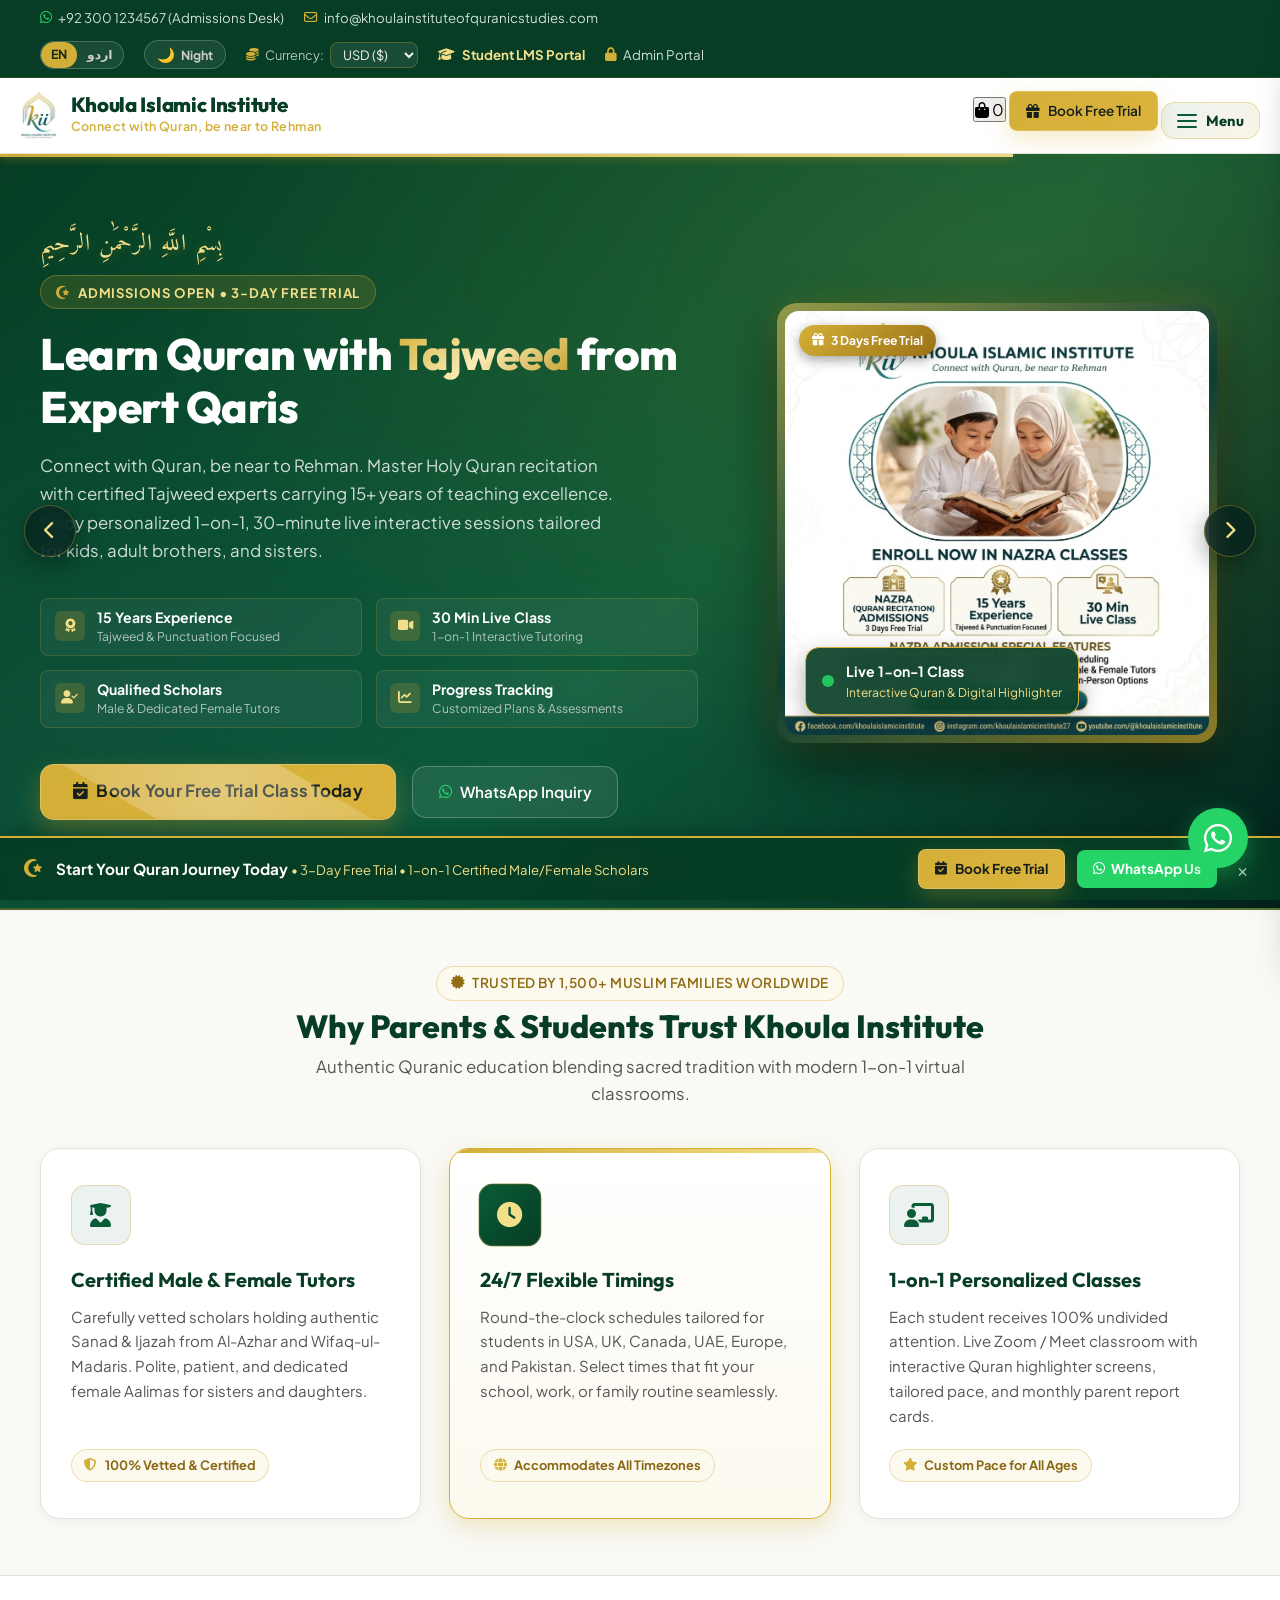
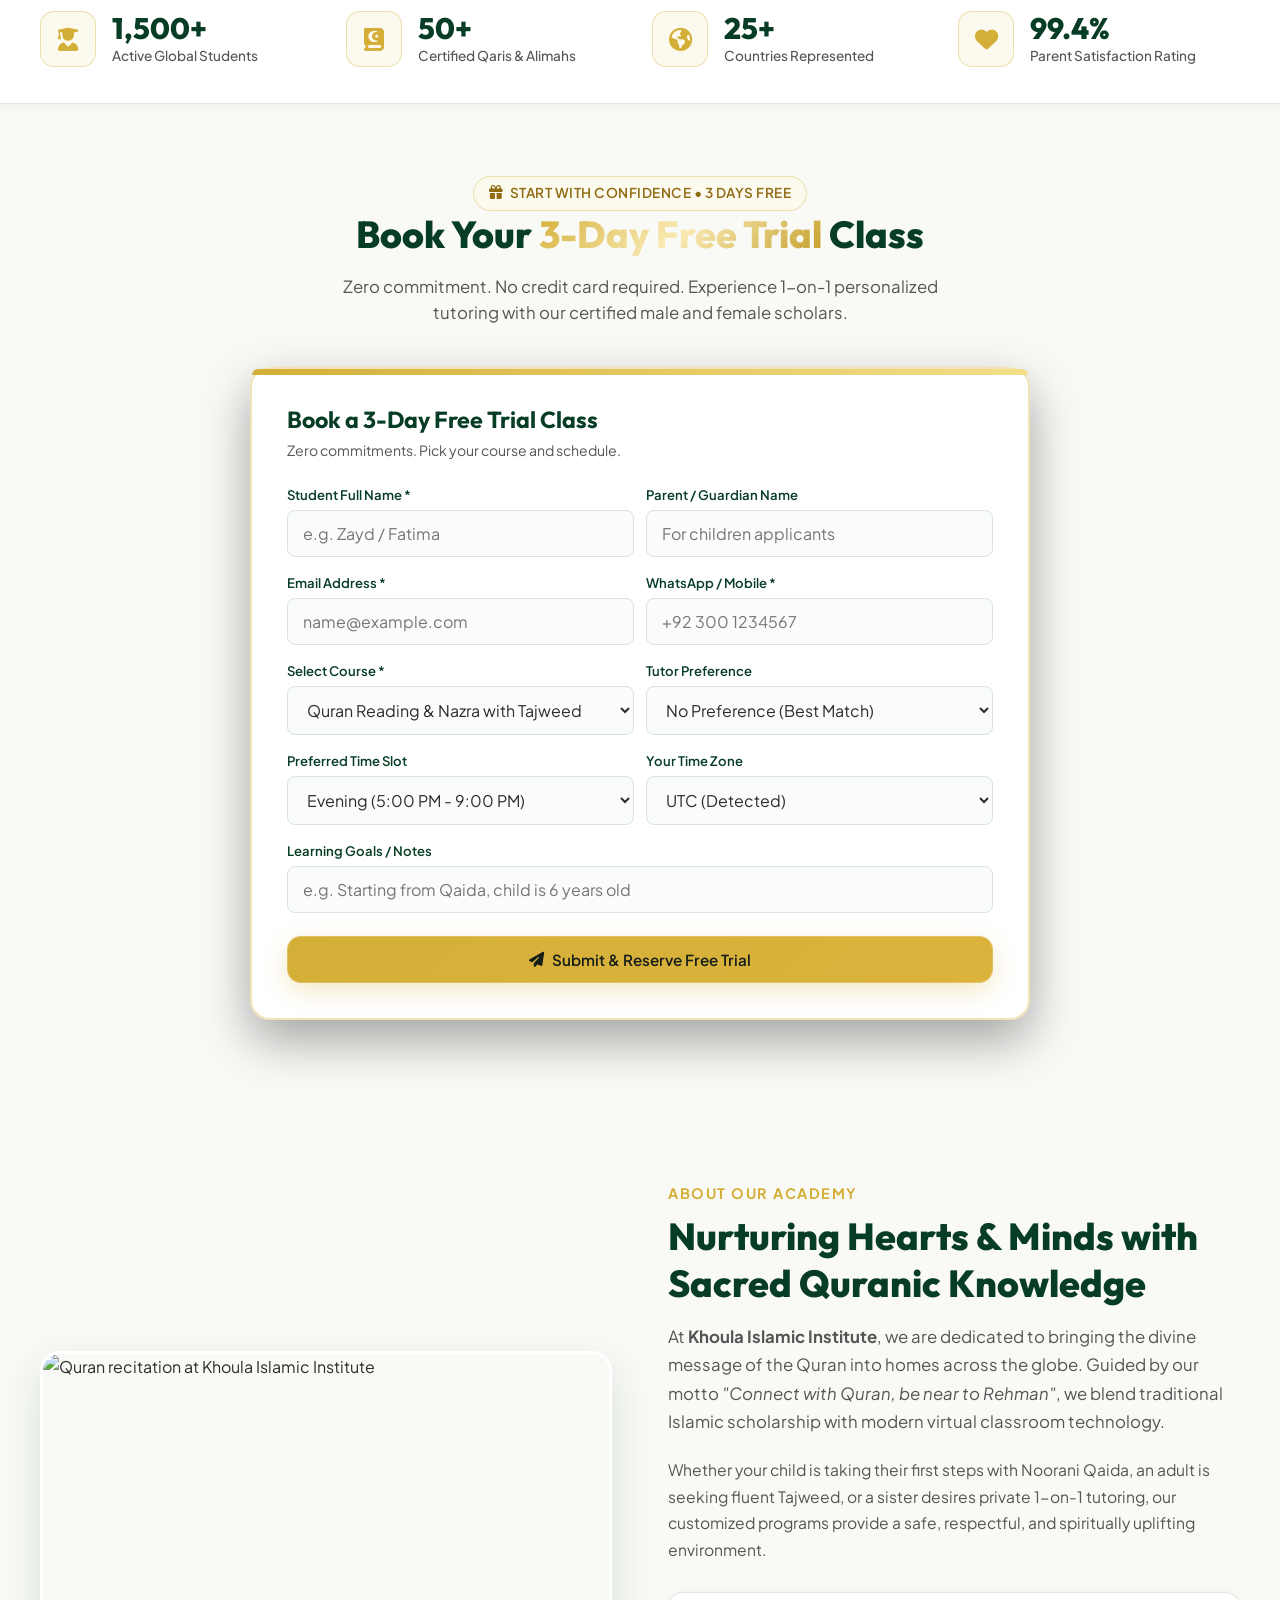
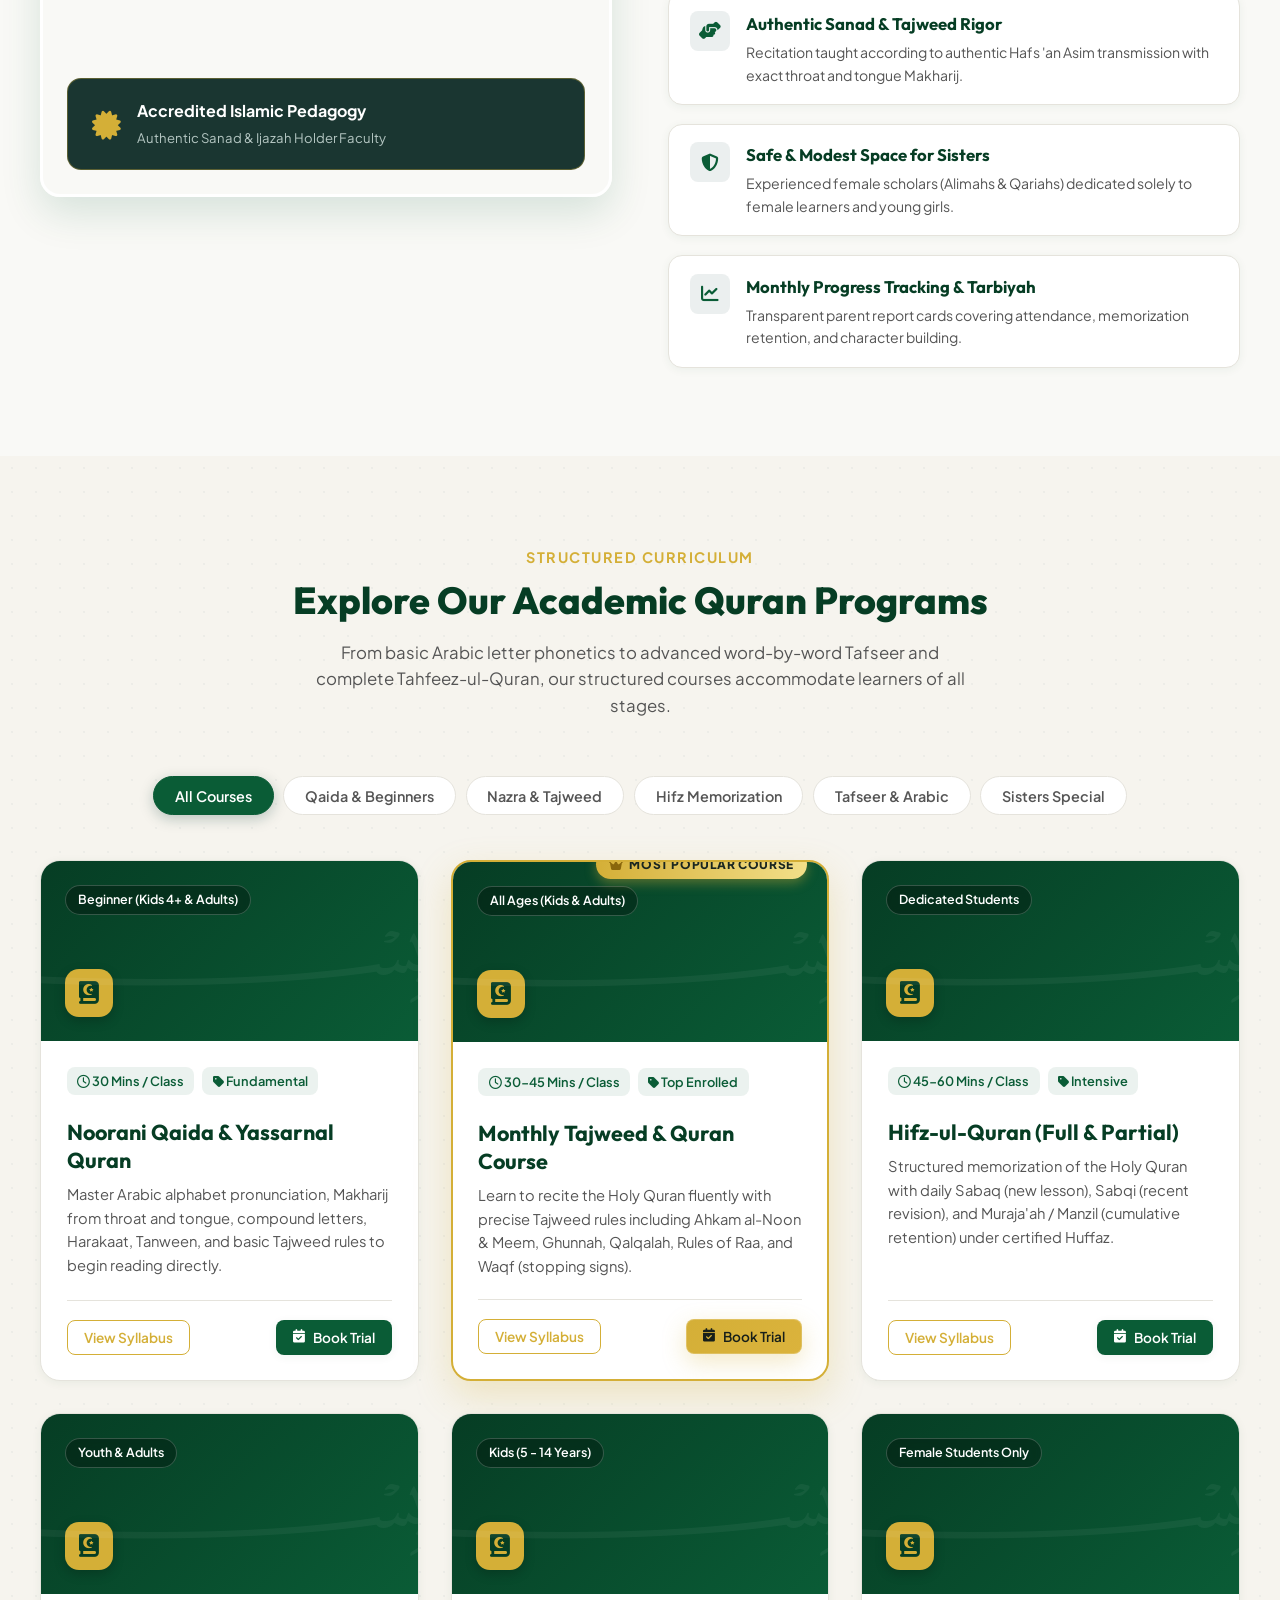
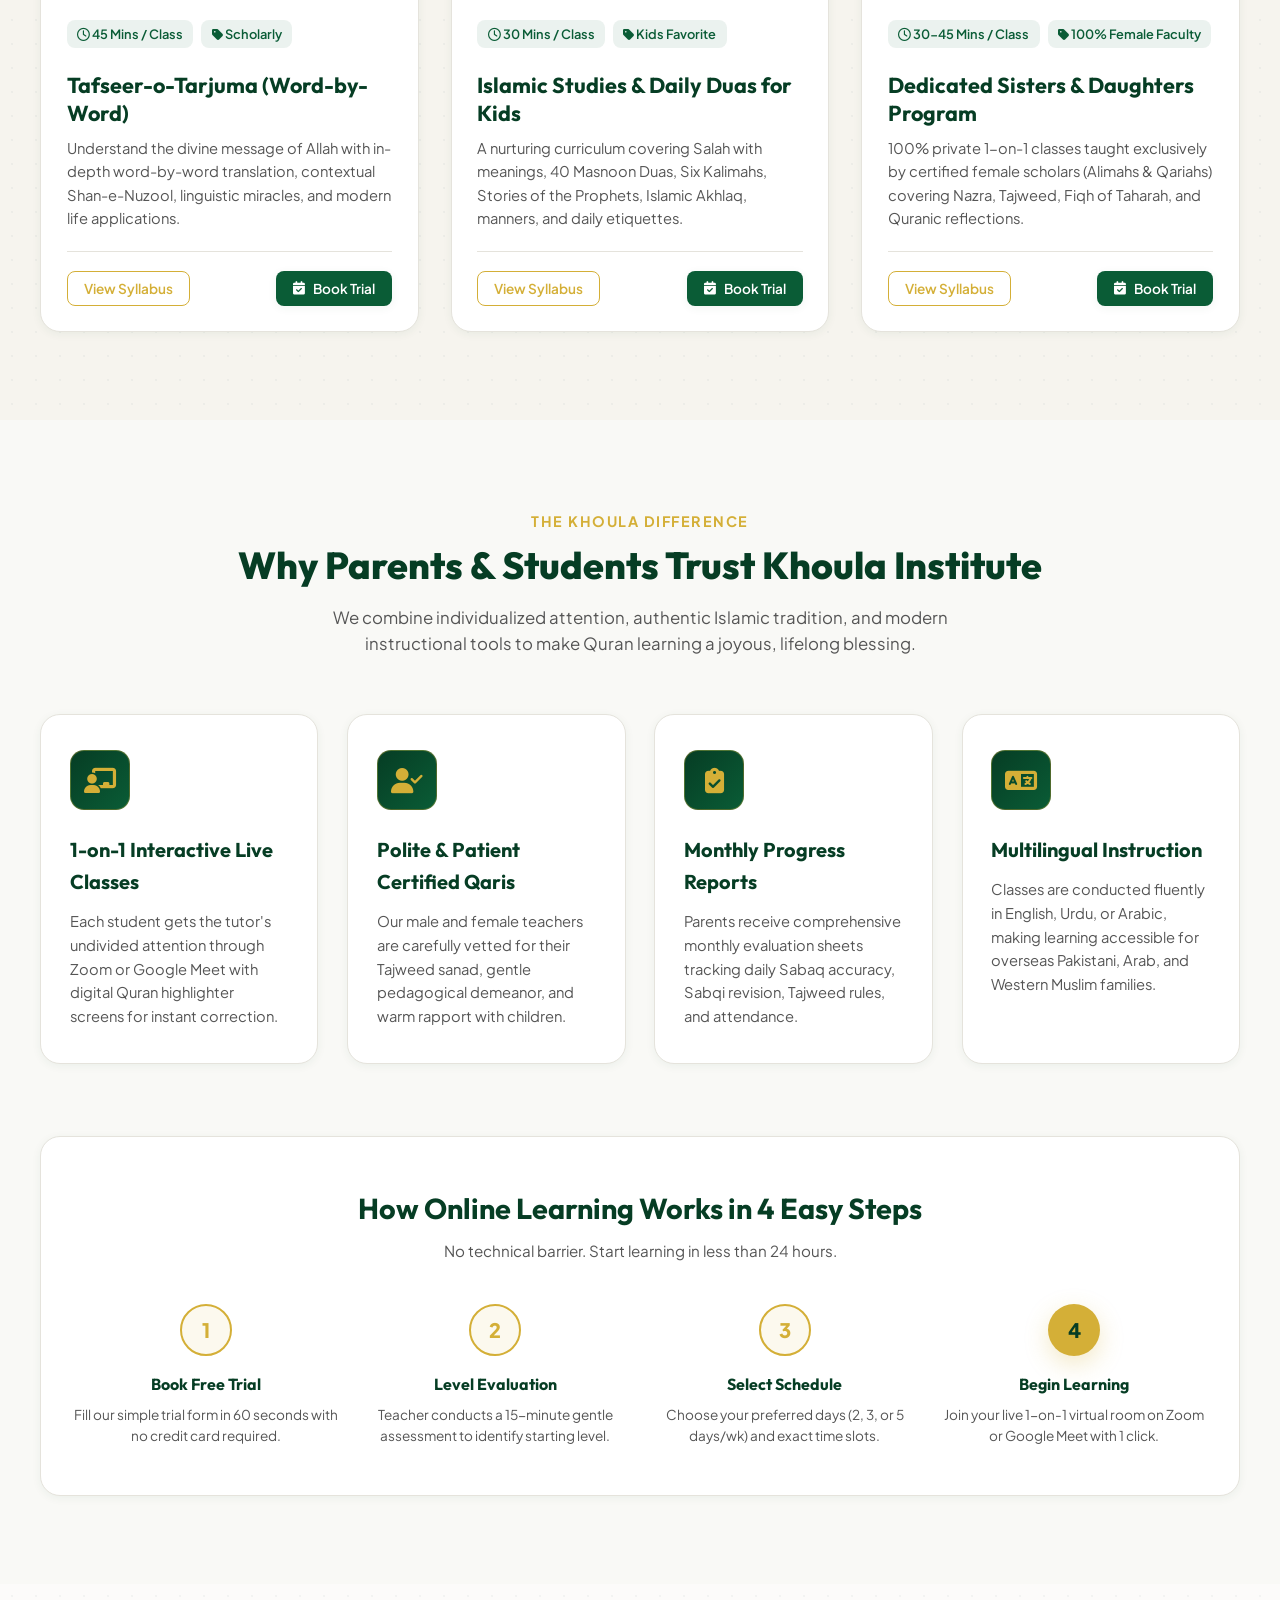
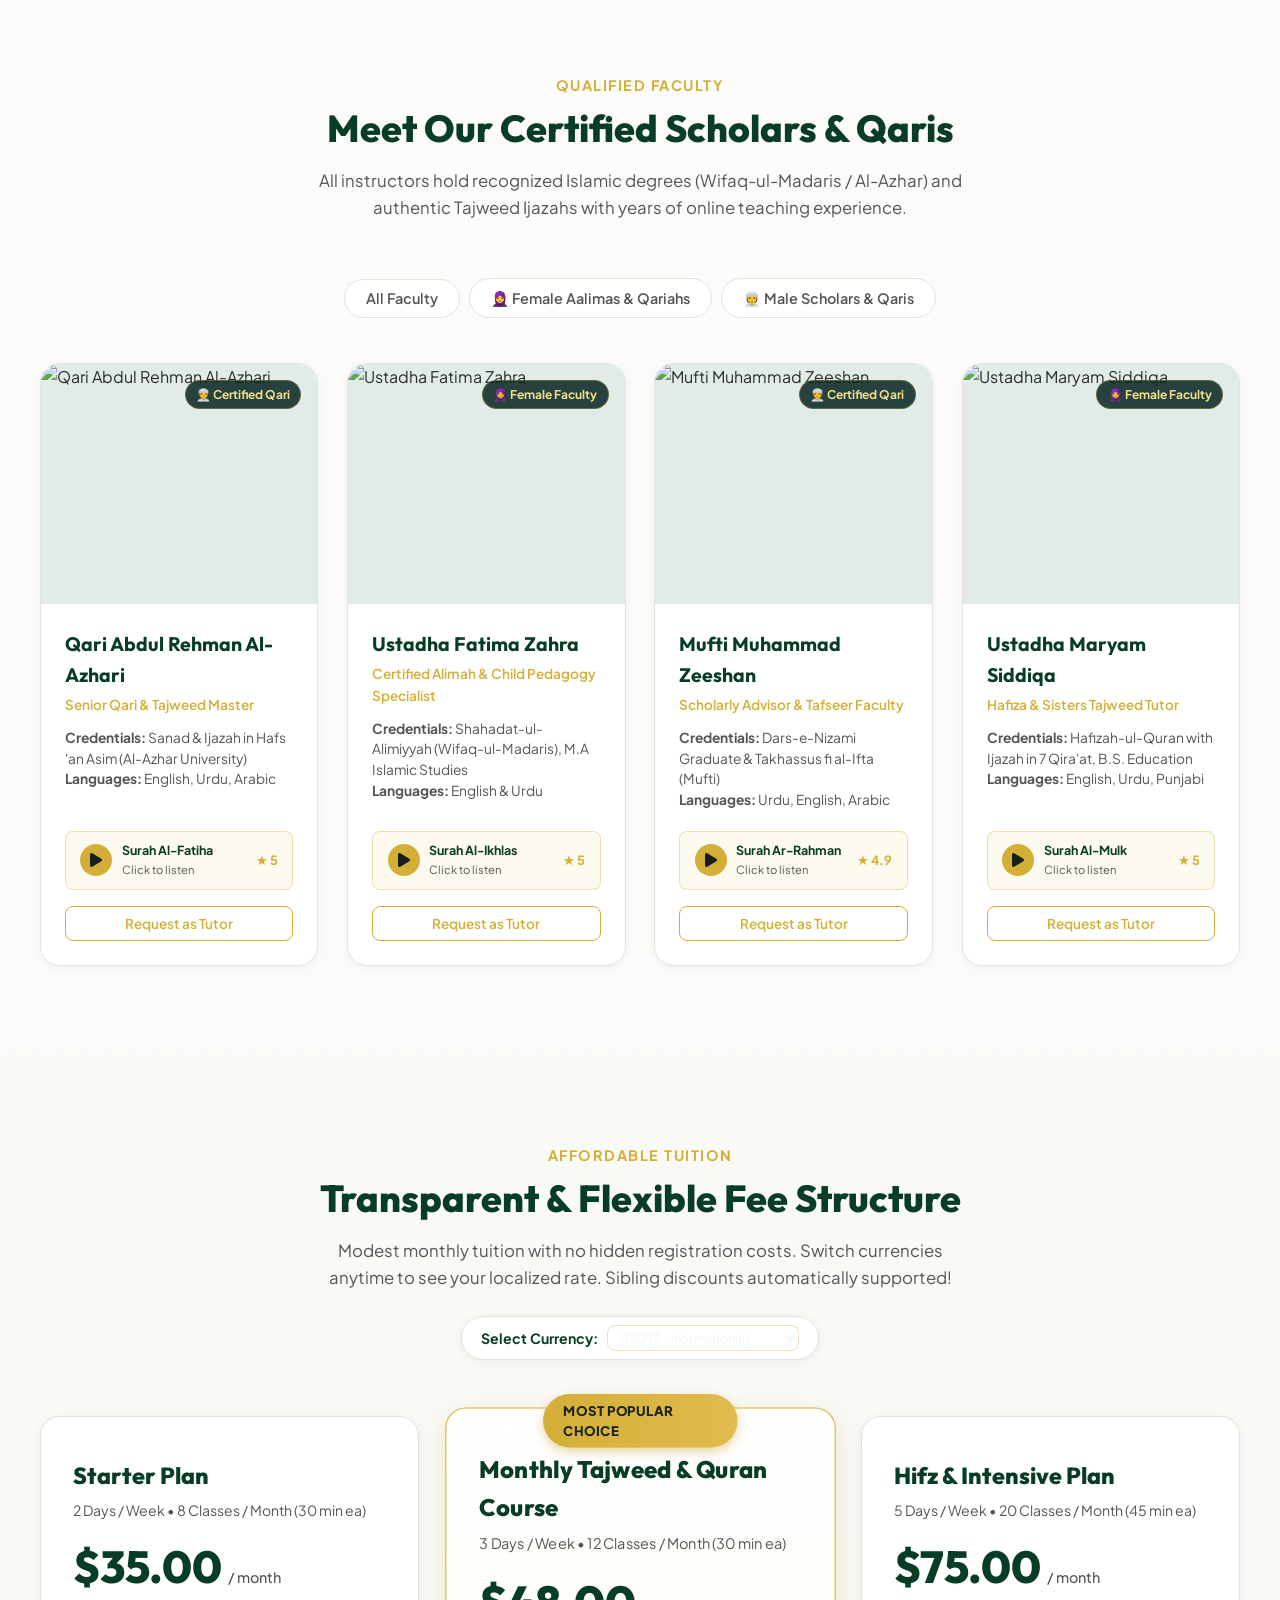
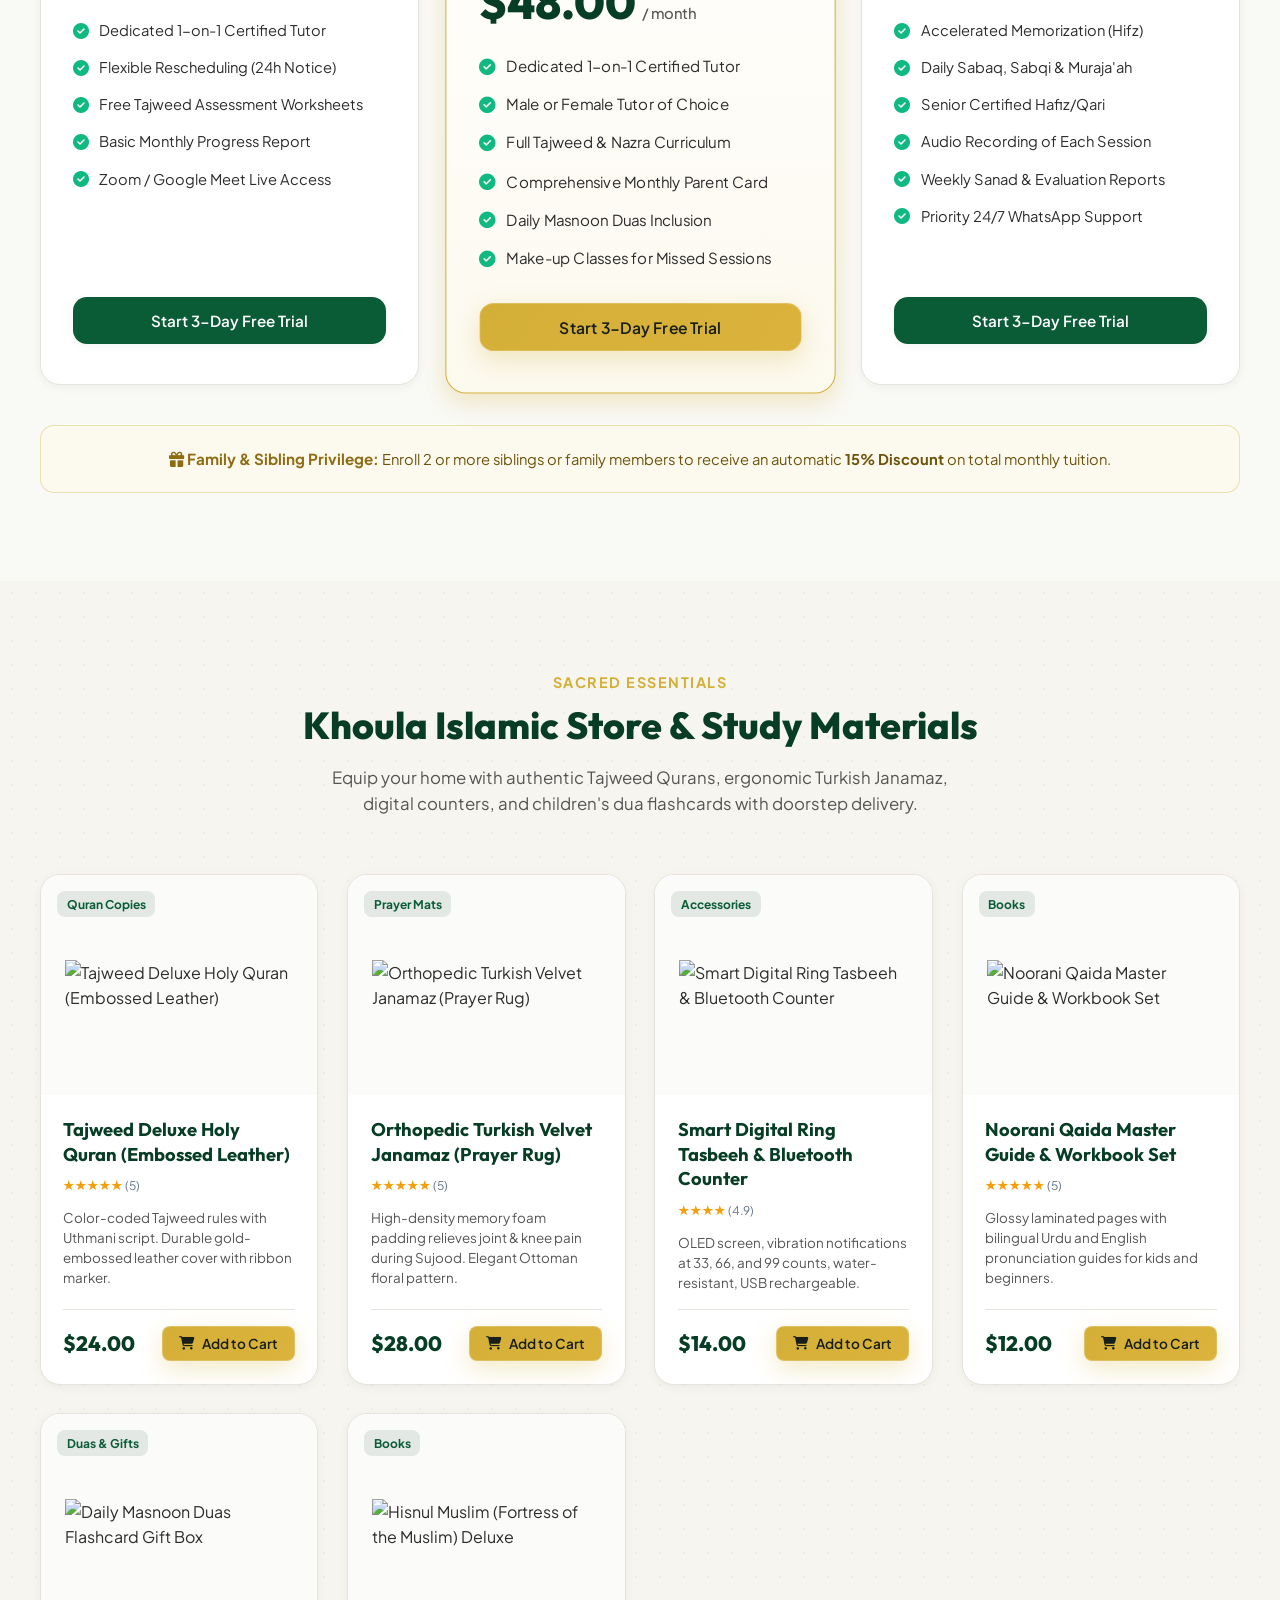
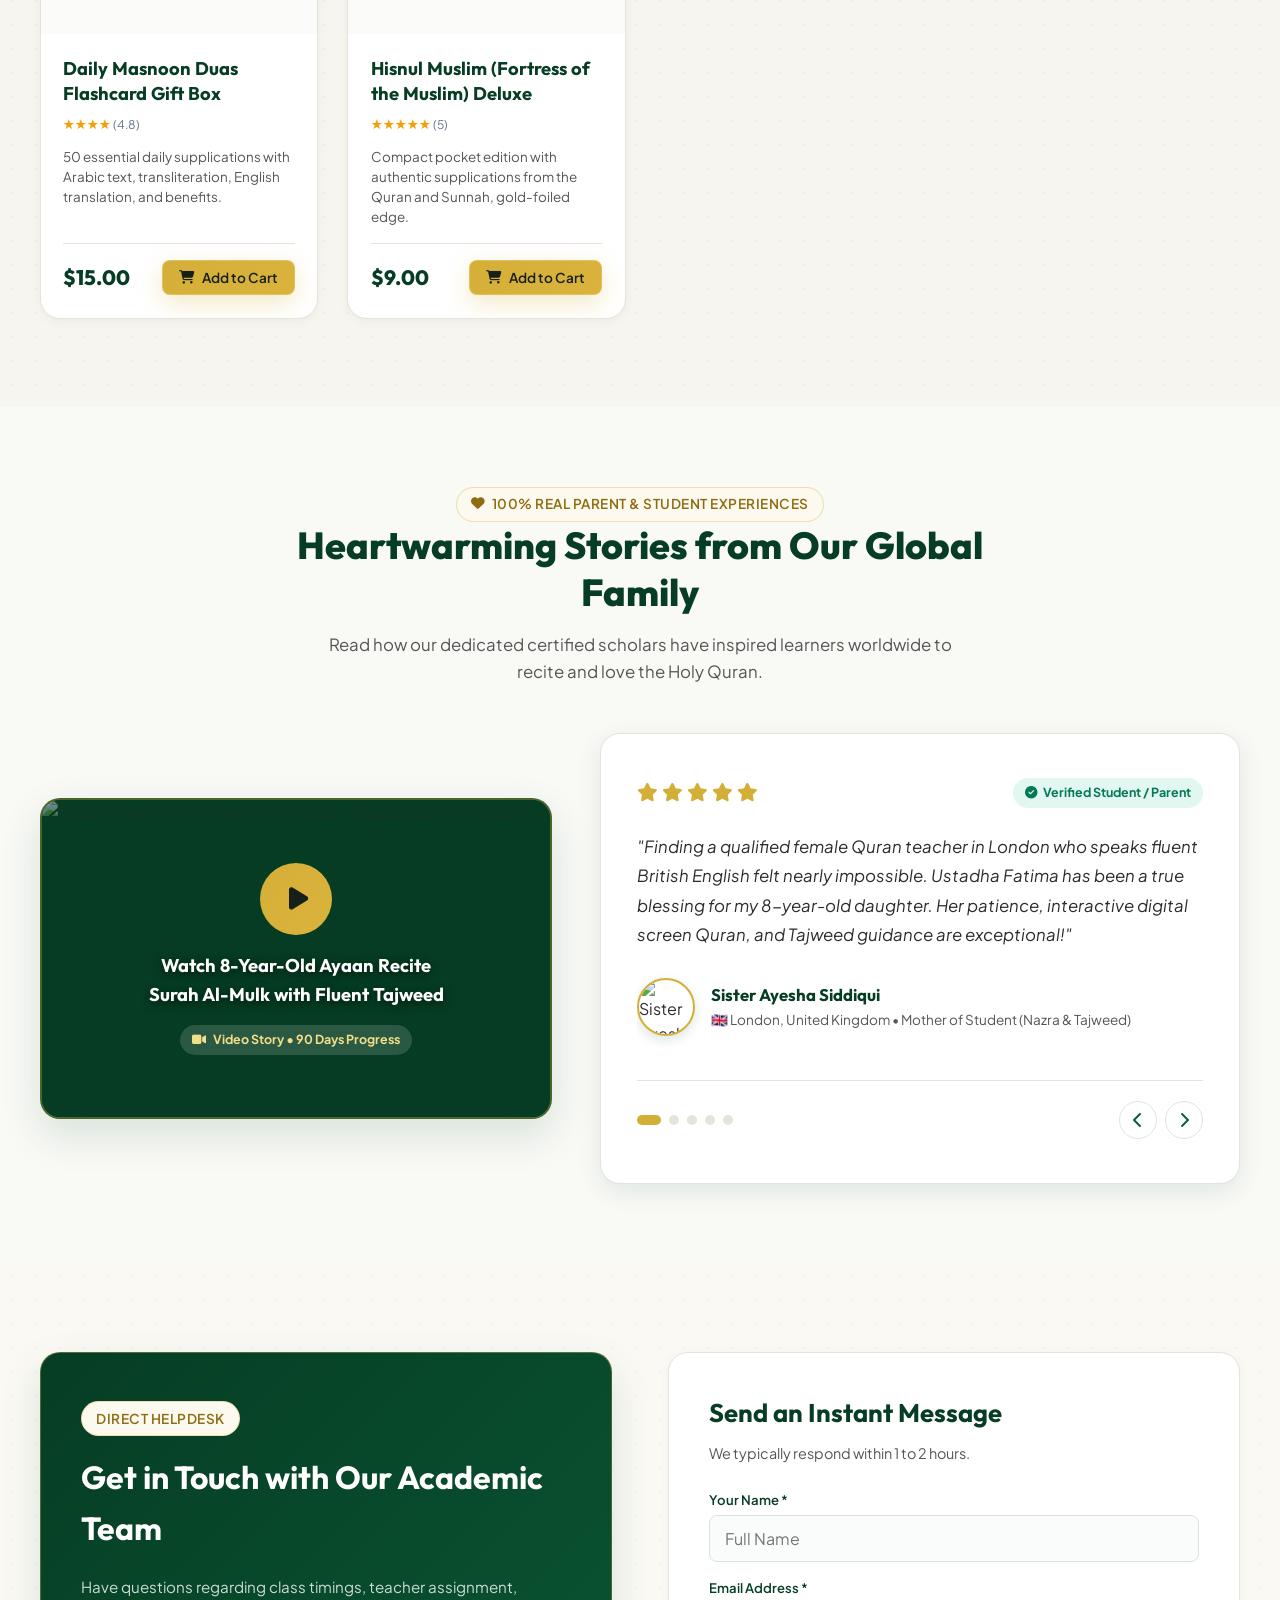
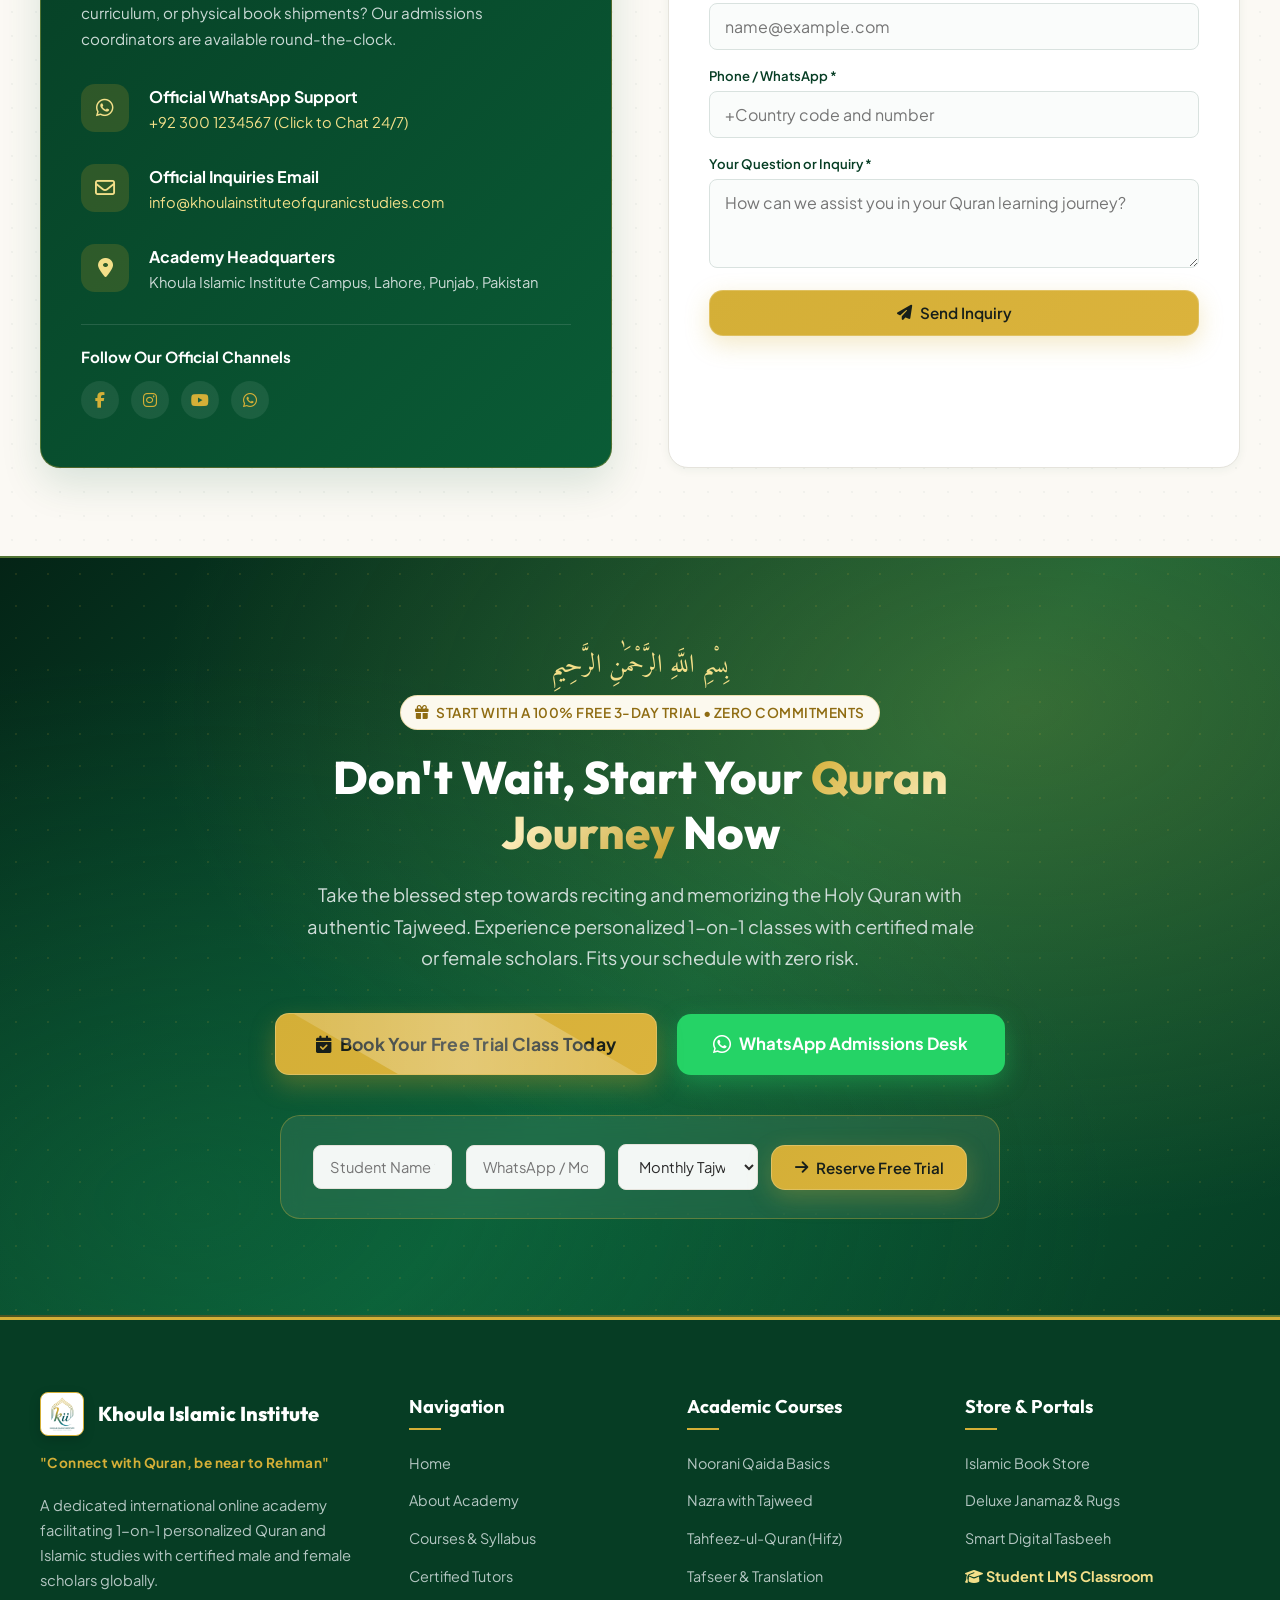
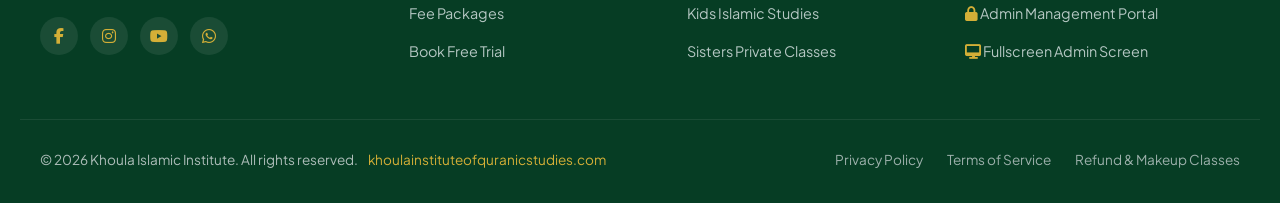
==== commit 8b62f0e0: "Update header layout with Tadeebul Quran style hamburger menu and slide-out navigation drawer" ====
--- a/index.html
+++ b/index.html
@@ -232,7 +232,7 @@
   </div>
 
   <!-- =========================================================================
-       2. MAIN NAVIGATION HEADER
+       2. MAIN NAVIGATION HEADER (Tadeebul Quran style with clean Hamburger Navigation)
        ========================================================================= -->
   <header class="header-main">
     <div class="container header-inner">
@@ -245,22 +245,7 @@
         </div>
       </a>
 
-      <!-- Desktop Navigation Menu -->
-      <nav>
-        <ul class="nav-menu" id="navMenu">
-          <li><a href="#home" class="nav-link active">Home</a></li>
-          <li><a href="#about" class="nav-link">About Us</a></li>
-          <li><a href="#courses" class="nav-link">Courses</a></li>
-          <li><a href="#why-us" class="nav-link">Why Choose Us</a></li>
-          <li><a href="#teachers" class="nav-link">Faculty</a></li>
-          <li><a href="#shop" class="nav-link">Islamic Store</a></li>
-          <li><a href="#pricing" class="nav-link">Fee Plans</a></li>
-          <li><a href="student-portal.html" target="_blank" class="nav-link" style="color:var(--color-primary); font-weight:700;"><i class="fas fa-laptop-code" style="color:var(--color-gold);"></i> Classroom</a></li>
-          <li><a href="#contact" class="nav-link">Contact Us</a></li>
-        </ul>
-      </nav>
-
-      <!-- Header Actions: Cart & Primary CTA -->
+      <!-- Header Right Actions: Cart, Free Trial & Hamburger Menu Button -->
       <div class="header-actions">
         <!-- Slide-out Cart Trigger -->
         <button class="cart-btn-trigger" id="cartTrigger" title="View Shopping Cart">
@@ -269,14 +254,65 @@
         </button>
 
         <!-- Prominent Free Trial Button -->
-        <a href="#free-trial" class="btn btn-gold btn-sm">
+        <a href="#free-trial" class="btn btn-gold btn-sm header-trial-cta">
           <i class="fas fa-gift"></i> Book Free Trial
         </a>
 
-        <!-- Mobile Menu Hamburger -->
-        <button class="mobile-menu-toggle" id="mobileMenuToggle" aria-label="Open Navigation Menu">
-          <i class="fas fa-bars"></i>
+        <!-- Hamburger Menu Trigger (Visible on all screen sizes like Tadeebul Quran) -->
+        <button class="hamburger-menu-btn" id="mobileMenuToggle" aria-label="Toggle Navigation Menu" aria-expanded="false" title="Menu">
+          <span class="hamburger-box">
+            <span class="hamburger-line"></span>
+            <span class="hamburger-line"></span>
+            <span class="hamburger-line"></span>
+          </span>
+          <span class="hamburger-label">Menu</span>
         </button>
+      </div>
+    </div>
+
+    <!-- Backdrop Overlay for Menu Drawer -->
+    <div class="nav-drawer-overlay" id="navDrawerOverlay"></div>
+
+    <!-- Navigation Drawer / Slide-Out Menu -->
+    <div class="nav-drawer" id="navMenu">
+      <div class="nav-drawer-header">
+        <div class="nav-drawer-brand">
+          <img src="logo.png" alt="Logo" onerror="this.src='logo.jpg'" class="nav-drawer-logo">
+          <div>
+            <strong class="nav-drawer-title">Navigation Menu</strong>
+            <span class="nav-drawer-subtitle">Khoula Islamic Institute</span>
+          </div>
+        </div>
+        <button class="nav-drawer-close" id="navDrawerClose" aria-label="Close Navigation Menu">&times;</button>
+      </div>
+
+      <div class="nav-drawer-body">
+        <ul class="nav-drawer-list">
+          <li><a href="#home" class="nav-link active"><i class="fas fa-home"></i> <span>Home</span></a></li>
+          <li><a href="#about" class="nav-link"><i class="fas fa-info-circle"></i> <span>About Us</span></a></li>
+          <li><a href="#courses" class="nav-link"><i class="fas fa-book-open"></i> <span>Courses &amp; Syllabus</span></a></li>
+          <li><a href="#why-us" class="nav-link"><i class="fas fa-award"></i> <span>Why Choose Us</span></a></li>
+          <li><a href="#teachers" class="nav-link"><i class="fas fa-chalkboard-teacher"></i> <span>Faculty &amp; Qaris</span></a></li>
+          <li><a href="#pricing" class="nav-link"><i class="fas fa-tags"></i> <span>Fee Packages</span></a></li>
+          <li><a href="#shop" class="nav-link"><i class="fas fa-store"></i> <span>Islamic Store</span></a></li>
+          <li><a href="#testimonials" class="nav-link"><i class="fas fa-star"></i> <span>Reviews &amp; Stories</span></a></li>
+          <li><a href="student-portal.html" target="_blank" class="nav-link nav-highlight-link"><i class="fas fa-laptop-code"></i> <span>Student Classroom LMS</span></a></li>
+          <li><a href="#contact" class="nav-link"><i class="fas fa-envelope-open-text"></i> <span>Contact Us</span></a></li>
+        </ul>
+
+        <div class="nav-drawer-cta-box">
+          <div class="nav-drawer-cta-header">
+            <i class="fas fa-star-and-crescent" style="color:var(--color-gold);"></i>
+            <strong>Start Learning Today</strong>
+          </div>
+          <p>Book a 1-on-1 3-Day Free Trial class with certified male or female tutors.</p>
+          <a href="#free-trial" class="btn btn-gold btn-block nav-drawer-trial-btn">
+            <i class="fas fa-calendar-check"></i> Book 3-Day Free Trial
+          </a>
+          <a href="https://wa.me/923001234567?text=Assalam-o-Alaikum!%20I%20want%20to%20inquire%20about%20classes" target="_blank" class="nav-drawer-wa-btn">
+            <i class="fab fa-whatsapp"></i> Chat on WhatsApp
+          </a>
+        </div>
       </div>
     </div>
   </header>
@@ -1602,15 +1638,15 @@
 
     // ── Add data-i18n attributes to elements (auto-map on page load) ─────────
     const elementMap = [
-      // Nav links
-      { selector: '#navMenu a[href="#home"]',      key: 'nav-home',       type: 'text' },
-      { selector: '#navMenu a[href="#about"]',     key: 'nav-about',      type: 'text' },
-      { selector: '#navMenu a[href="#courses"]',   key: 'nav-courses',    type: 'text' },
-      { selector: '#navMenu a[href="#why-us"]',    key: 'nav-whyus',      type: 'text' },
-      { selector: '#navMenu a[href="#teachers"]',  key: 'nav-teachers',   type: 'text' },
-      { selector: '#navMenu a[href="#shop"]',      key: 'nav-shop',       type: 'text' },
-      { selector: '#navMenu a[href="#pricing"]',   key: 'nav-pricing',    type: 'text' },
-      { selector: '#navMenu a[href="#contact"]',   key: 'nav-contact',    type: 'text' },
+      // Nav links (target both text spans or direct links)
+      { selector: '#navMenu a[href="#home"] span',      key: 'nav-home',       type: 'text' },
+      { selector: '#navMenu a[href="#about"] span',     key: 'nav-about',      type: 'text' },
+      { selector: '#navMenu a[href="#courses"] span',   key: 'nav-courses',    type: 'text' },
+      { selector: '#navMenu a[href="#why-us"] span',    key: 'nav-whyus',      type: 'text' },
+      { selector: '#navMenu a[href="#teachers"] span',  key: 'nav-teachers',   type: 'text' },
+      { selector: '#navMenu a[href="#shop"] span',      key: 'nav-shop',       type: 'text' },
+      { selector: '#navMenu a[href="#pricing"] span',   key: 'nav-pricing',    type: 'text' },
+      { selector: '#navMenu a[href="#contact"] span',   key: 'nav-contact',    type: 'text' },
       // Hero
       { selector: '.hero-badge-wrap .badge-gold',  key: 'hero-badge',     type: 'innerHTML', iconClass: 'fas fa-star' },
       { selector: '.hero-title',                   key: 'hero-title',     type: 'innerHTML' },
--- a/styles.css
+++ b/styles.css
@@ -420,92 +420,349 @@
   letter-spacing: 0.4px;
 }
 
-/* Navigation Links */
-.nav-menu {
-  display: flex;
-  align-items: center;
-  gap: 1.6rem;
-  list-style: none;
-}
-
-.nav-link {
-  font-weight: 600;
-  font-size: 0.94rem;
+/* ==========================================================================
+   HAMBURGER NAVIGATION MENU (Tadeebul Quran Style Slide-Out / Dropdown Drawer)
+   ========================================================================== */
+.hamburger-menu-btn {
+  display: inline-flex;
+  align-items: center;
+  gap: 0.55rem;
+  background: linear-gradient(135deg, rgba(10, 92, 54, 0.08) 0%, rgba(212, 175, 55, 0.12) 100%);
+  border: 1.5px solid var(--color-gold-border);
   color: var(--color-primary-dark);
-  position: relative;
-  padding: 0.4rem 0;
-}
-
-.nav-link::after {
-  content: '';
-  position: absolute;
-  bottom: 0;
-  left: 0;
-  width: 0%;
-  height: 2px;
-  background-color: var(--color-gold);
-  transition: width var(--transition-fast);
-}
-
-.nav-link:hover {
-  color: var(--color-primary);
-}
-
-.nav-link:hover::after,
-.nav-link.active::after {
-  width: 100%;
-}
-
-.header-actions {
-  display: flex;
-  align-items: center;
-  gap: 0.85rem;
-}
-
-.cart-btn-trigger {
-  position: relative;
-  background: var(--color-primary-muted);
-  color: var(--color-primary);
-  width: 42px;
-  height: 42px;
-  border-radius: 50%;
-  display: flex;
-  align-items: center;
-  justify-content: center;
-  border: none;
+  padding: 0.5rem 0.95rem;
+  border-radius: var(--radius-md);
+  font-family: var(--font-heading);
+  font-weight: 700;
+  font-size: 0.92rem;
   cursor: pointer;
   transition: all var(--transition-fast);
-}
-
-.cart-btn-trigger:hover {
+  outline: none;
+}
+
+.hamburger-menu-btn:hover {
   background: var(--color-primary);
-  color: #fff;
-}
-
-.cart-count-badge {
-  position: absolute;
-  top: -4px;
-  right: -4px;
+  color: #ffffff;
+  border-color: var(--color-primary);
+  box-shadow: 0 4px 14px rgba(10, 92, 54, 0.25);
+  transform: translateY(-1px);
+}
+
+.hamburger-menu-btn:hover .hamburger-line {
+  background-color: var(--color-gold-light);
+}
+
+.hamburger-box {
+  display: flex;
+  flex-direction: column;
+  justify-content: space-between;
+  width: 20px;
+  height: 14px;
+}
+
+.hamburger-line {
+  display: block;
+  height: 2px;
+  width: 100%;
+  background-color: var(--color-primary);
+  border-radius: 2px;
+  transition: transform 0.25s ease, opacity 0.25s ease, background-color 0.2s ease;
+}
+
+.hamburger-menu-btn.active .hamburger-line:nth-child(1) {
+  transform: translateY(6px) rotate(45deg);
+}
+
+.hamburger-menu-btn.active .hamburger-line:nth-child(2) {
+  opacity: 0;
+}
+
+.hamburger-menu-btn.active .hamburger-line:nth-child(3) {
+  transform: translateY(-6px) rotate(-45deg);
+}
+
+.hamburger-label {
+  letter-spacing: 0.3px;
+}
+
+/* Nav Drawer Backdrop */
+.nav-drawer-overlay {
+  position: fixed;
+  inset: 0;
+  background: rgba(6, 33, 22, 0.65);
+  backdrop-filter: blur(4px);
+  -webkit-backdrop-filter: blur(4px);
+  z-index: 1050;
+  opacity: 0;
+  visibility: hidden;
+  transition: opacity 0.3s cubic-bezier(0.16, 1, 0.3, 1), visibility 0.3s;
+}
+
+.nav-drawer-overlay.active {
+  opacity: 1;
+  visibility: visible;
+}
+
+/* Slide-out Menu Drawer */
+.nav-drawer {
+  position: fixed;
+  top: 0;
+  right: -360px;
+  width: 340px;
+  max-width: 88vw;
+  height: 100vh;
+  background: #ffffff;
+  z-index: 1060;
+  box-shadow: -8px 0 35px rgba(0, 0, 0, 0.22);
+  display: flex;
+  flex-direction: column;
+  transition: right 0.35s cubic-bezier(0.16, 1, 0.3, 1);
+  overflow: hidden;
+}
+
+.nav-drawer.active {
+  right: 0;
+}
+
+.nav-drawer-header {
+  padding: 1.25rem 1.4rem;
+  background: linear-gradient(135deg, var(--color-primary-dark) 0%, var(--color-primary) 100%);
+  color: #ffffff;
+  display: flex;
+  align-items: center;
+  justify-content: space-between;
+  border-bottom: 2px solid var(--color-gold);
+}
+
+.nav-drawer-brand {
+  display: flex;
+  align-items: center;
+  gap: 0.75rem;
+}
+
+.nav-drawer-logo {
+  height: 38px;
+  width: auto;
+  object-fit: contain;
+  background: #ffffff;
+  padding: 2px;
+  border-radius: 6px;
+}
+
+.nav-drawer-title {
+  display: block;
+  font-family: var(--font-heading);
+  font-size: 1.05rem;
+  font-weight: 800;
+  color: #ffffff;
+  line-height: 1.2;
+}
+
+.nav-drawer-subtitle {
+  display: block;
+  font-size: 0.75rem;
+  color: var(--color-gold-light);
+}
+
+.nav-drawer-close {
+  background: rgba(255, 255, 255, 0.12);
+  border: 1px solid rgba(255, 255, 255, 0.2);
+  color: #ffffff;
+  width: 34px;
+  height: 34px;
+  border-radius: 50%;
+  font-size: 1.35rem;
+  line-height: 1;
+  display: flex;
+  align-items: center;
+  justify-content: center;
+  cursor: pointer;
+  transition: all var(--transition-fast);
+}
+
+.nav-drawer-close:hover {
   background: var(--color-gold);
   color: #072520;
-  font-size: 0.72rem;
-  font-weight: 800;
-  width: 20px;
-  height: 20px;
-  border-radius: 50%;
+  border-color: var(--color-gold);
+  transform: rotate(90deg);
+}
+
+.nav-drawer-body {
+  flex: 1;
+  overflow-y: auto;
+  padding: 1rem 0;
+  display: flex;
+  flex-direction: column;
+  justify-content: space-between;
+}
+
+.nav-drawer-list {
+  list-style: none;
+  padding: 0 0.85rem;
+  margin: 0;
+}
+
+.nav-drawer-list li {
+  margin-bottom: 0.35rem;
+}
+
+.nav-drawer-list .nav-link {
+  display: flex;
+  align-items: center;
+  gap: 0.85rem;
+  padding: 0.75rem 1rem;
+  border-radius: var(--radius-sm);
+  color: var(--color-primary-dark);
+  font-weight: 600;
+  font-size: 0.95rem;
+  text-decoration: none;
+  transition: all var(--transition-fast);
+  border-left: 3px solid transparent;
+}
+
+.nav-drawer-list .nav-link i {
+  width: 22px;
+  font-size: 1rem;
+  color: var(--color-primary);
+  transition: color var(--transition-fast), transform var(--transition-fast);
+  text-align: center;
+}
+
+.nav-drawer-list .nav-link:hover,
+.nav-drawer-list .nav-link.active {
+  background: rgba(10, 92, 54, 0.08);
+  color: var(--color-primary);
+  border-left-color: var(--color-gold);
+  transform: translateX(4px);
+}
+
+.nav-drawer-list .nav-link:hover i,
+.nav-drawer-list .nav-link.active i {
+  color: var(--color-gold);
+  transform: scale(1.15);
+}
+
+.nav-drawer-list .nav-link::after {
+  display: none !important;
+}
+
+.nav-drawer-list .nav-highlight-link {
+  background: rgba(212, 175, 55, 0.12);
+  border: 1px dashed var(--color-gold-border);
+  color: var(--color-primary-dark);
+}
+
+.nav-drawer-list .nav-highlight-link i {
+  color: var(--color-gold);
+}
+
+/* Call to Action Box Inside Drawer */
+.nav-drawer-cta-box {
+  margin: 1.25rem 0.85rem 0.5rem 0.85rem;
+  padding: 1.15rem;
+  background: var(--color-gold-pale);
+  border: 1px solid var(--color-gold-border);
+  border-radius: var(--radius-md);
+  text-align: center;
+}
+
+.nav-drawer-cta-header {
   display: flex;
   align-items: center;
   justify-content: center;
-  border: 2px solid #fff;
-}
-
-.mobile-menu-toggle {
-  display: none;
-  background: none;
-  border: none;
-  font-size: 1.5rem;
+  gap: 0.45rem;
   color: var(--color-primary-dark);
-  cursor: pointer;
+  font-size: 0.95rem;
+  font-weight: 700;
+  margin-bottom: 0.45rem;
+}
+
+.nav-drawer-cta-box p {
+  font-size: 0.82rem;
+  line-height: 1.5;
+  color: var(--text-muted);
+  margin-bottom: 0.85rem;
+}
+
+.nav-drawer-trial-btn {
+  font-size: 0.88rem;
+  padding: 0.65rem 1rem;
+  margin-bottom: 0.5rem;
+}
+
+.nav-drawer-wa-btn {
+  display: inline-flex;
+  align-items: center;
+  justify-content: center;
+  gap: 0.45rem;
+  font-size: 0.82rem;
+  font-weight: 700;
+  color: #128c7e;
+  text-decoration: none;
+  padding: 0.35rem;
+  transition: color var(--transition-fast);
+}
+
+.nav-drawer-wa-btn:hover {
+  color: #075e54;
+  text-decoration: underline;
+}
+
+/* RTL / Urdu Support for Menu Drawer */
+body.lang-ur .nav-drawer {
+  right: auto;
+  left: -360px;
+  box-shadow: 8px 0 35px rgba(0, 0, 0, 0.22);
+  transition: left 0.35s cubic-bezier(0.16, 1, 0.3, 1);
+}
+
+body.lang-ur .nav-drawer.active {
+  left: 0;
+  right: auto;
+}
+
+body.lang-ur .nav-drawer-list .nav-link {
+  border-left: none;
+  border-right: 3px solid transparent;
+  flex-direction: row-reverse;
+  text-align: right;
+}
+
+body.lang-ur .nav-drawer-list .nav-link:hover,
+body.lang-ur .nav-drawer-list .nav-link.active {
+  transform: translateX(-4px);
+  border-right-color: var(--color-gold);
+}
+
+/* Dark mode for drawer */
+body.dark-mode .nav-drawer {
+  background: #091c17 !important;
+  color: #e8f0ee !important;
+}
+
+body.dark-mode .nav-drawer-list .nav-link {
+  color: #d1deda !important;
+}
+
+body.dark-mode .nav-drawer-list .nav-link:hover,
+body.dark-mode .nav-drawer-list .nav-link.active {
+  background: #112d26 !important;
+  color: var(--color-gold) !important;
+}
+
+body.dark-mode .nav-drawer-cta-box {
+  background: #0d221c !important;
+  border-color: rgba(212, 175, 55, 0.2) !important;
+}
+
+body.dark-mode .hamburger-menu-btn {
+  background: rgba(255, 255, 255, 0.08) !important;
+  border-color: rgba(212, 175, 55, 0.3) !important;
+  color: #ffffff !important;
+}
+
+body.dark-mode .hamburger-line {
+  background-color: #ffffff !important;
 }
 
 /* --------------------------------------------------------------------------
@@ -2325,24 +2582,12 @@
   .top-bar {
     display: none;
   }
-  .nav-menu {
-    position: fixed;
-    top: 70px;
-    left: -100%;
-    width: 80%;
-    height: calc(100vh - 70px);
-    background: #ffffff;
-    flex-direction: column;
-    padding: 2rem 1.5rem;
-    box-shadow: 4px 0 15px rgba(0,0,0,0.1);
-    transition: left var(--transition-normal);
-    align-items: flex-start;
-  }
-  .nav-menu.active {
-    left: 0;
-  }
-  .mobile-menu-toggle {
-    display: block;
+  .header-trial-cta span,
+  .hamburger-label {
+    display: none;
+  }
+  .hamburger-menu-btn {
+    padding: 0.5rem 0.65rem;
   }
   .courses-grid,
   .why-choose-grid,
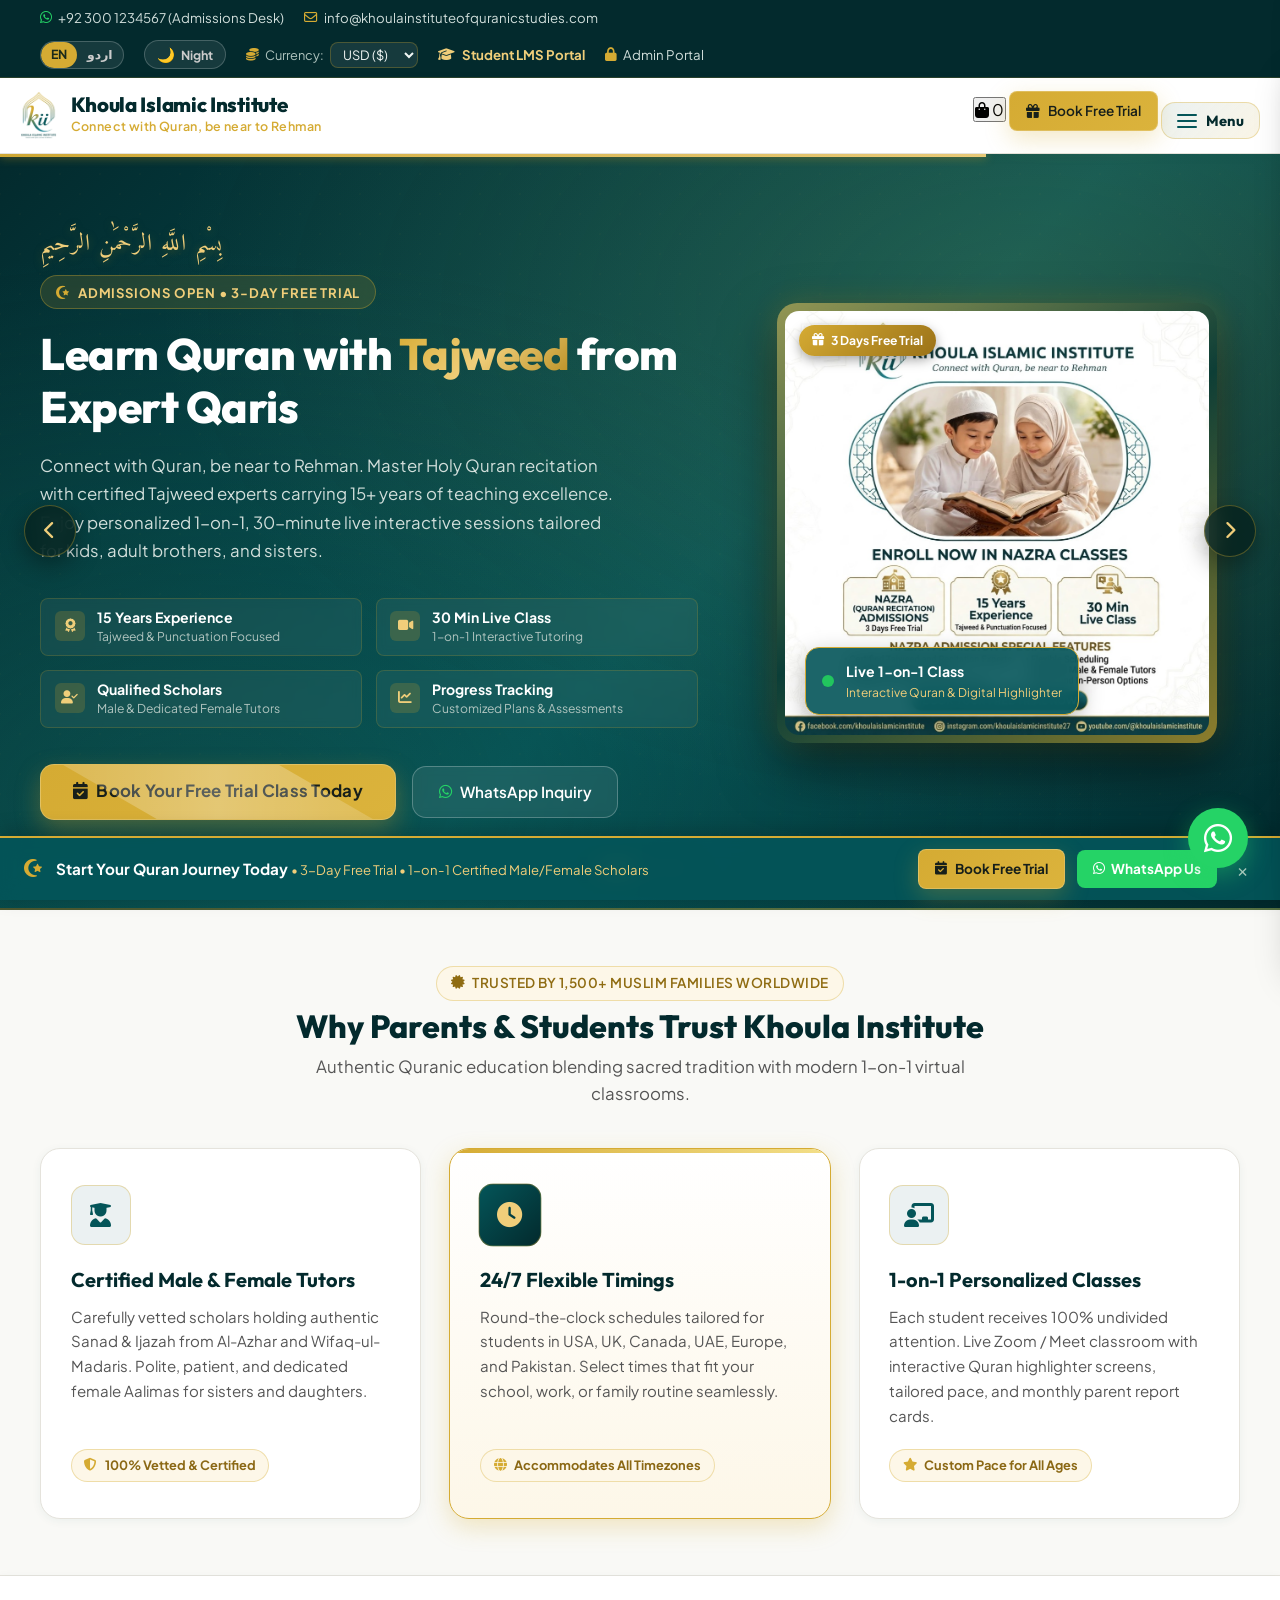
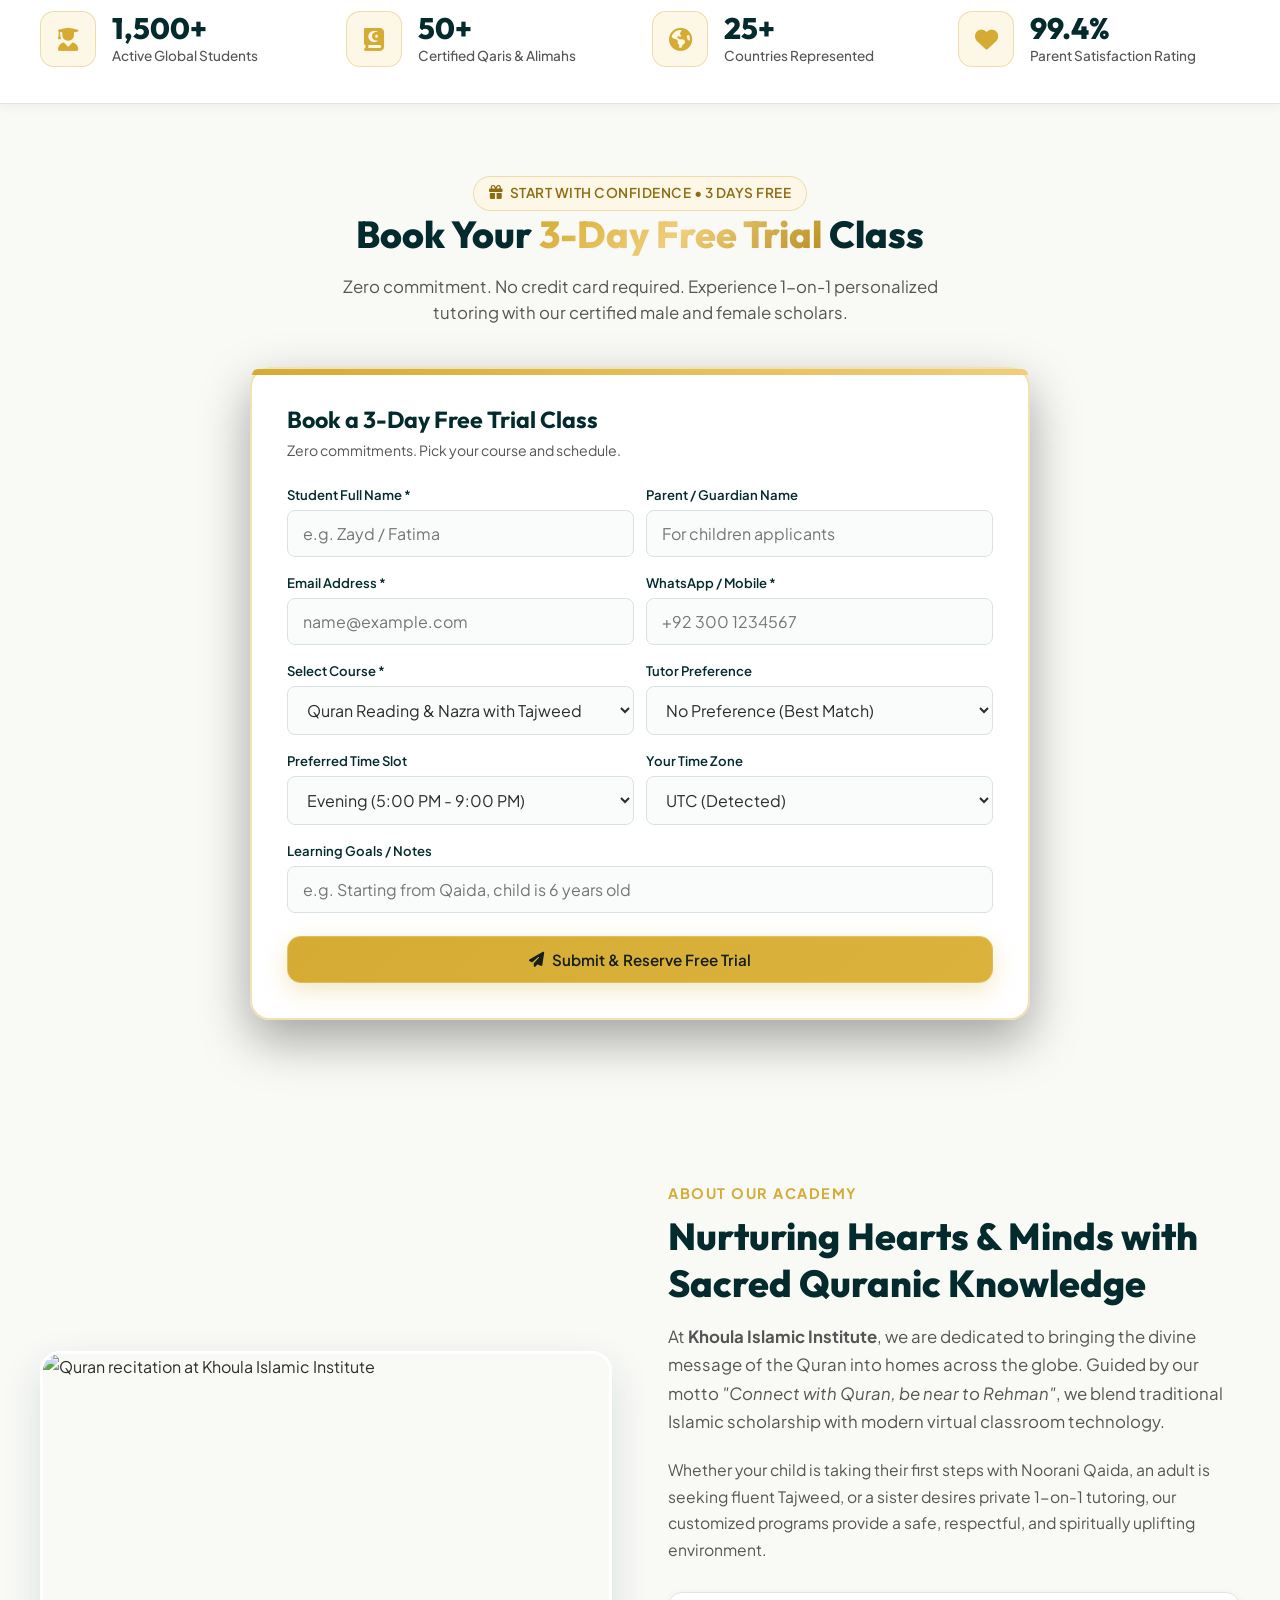
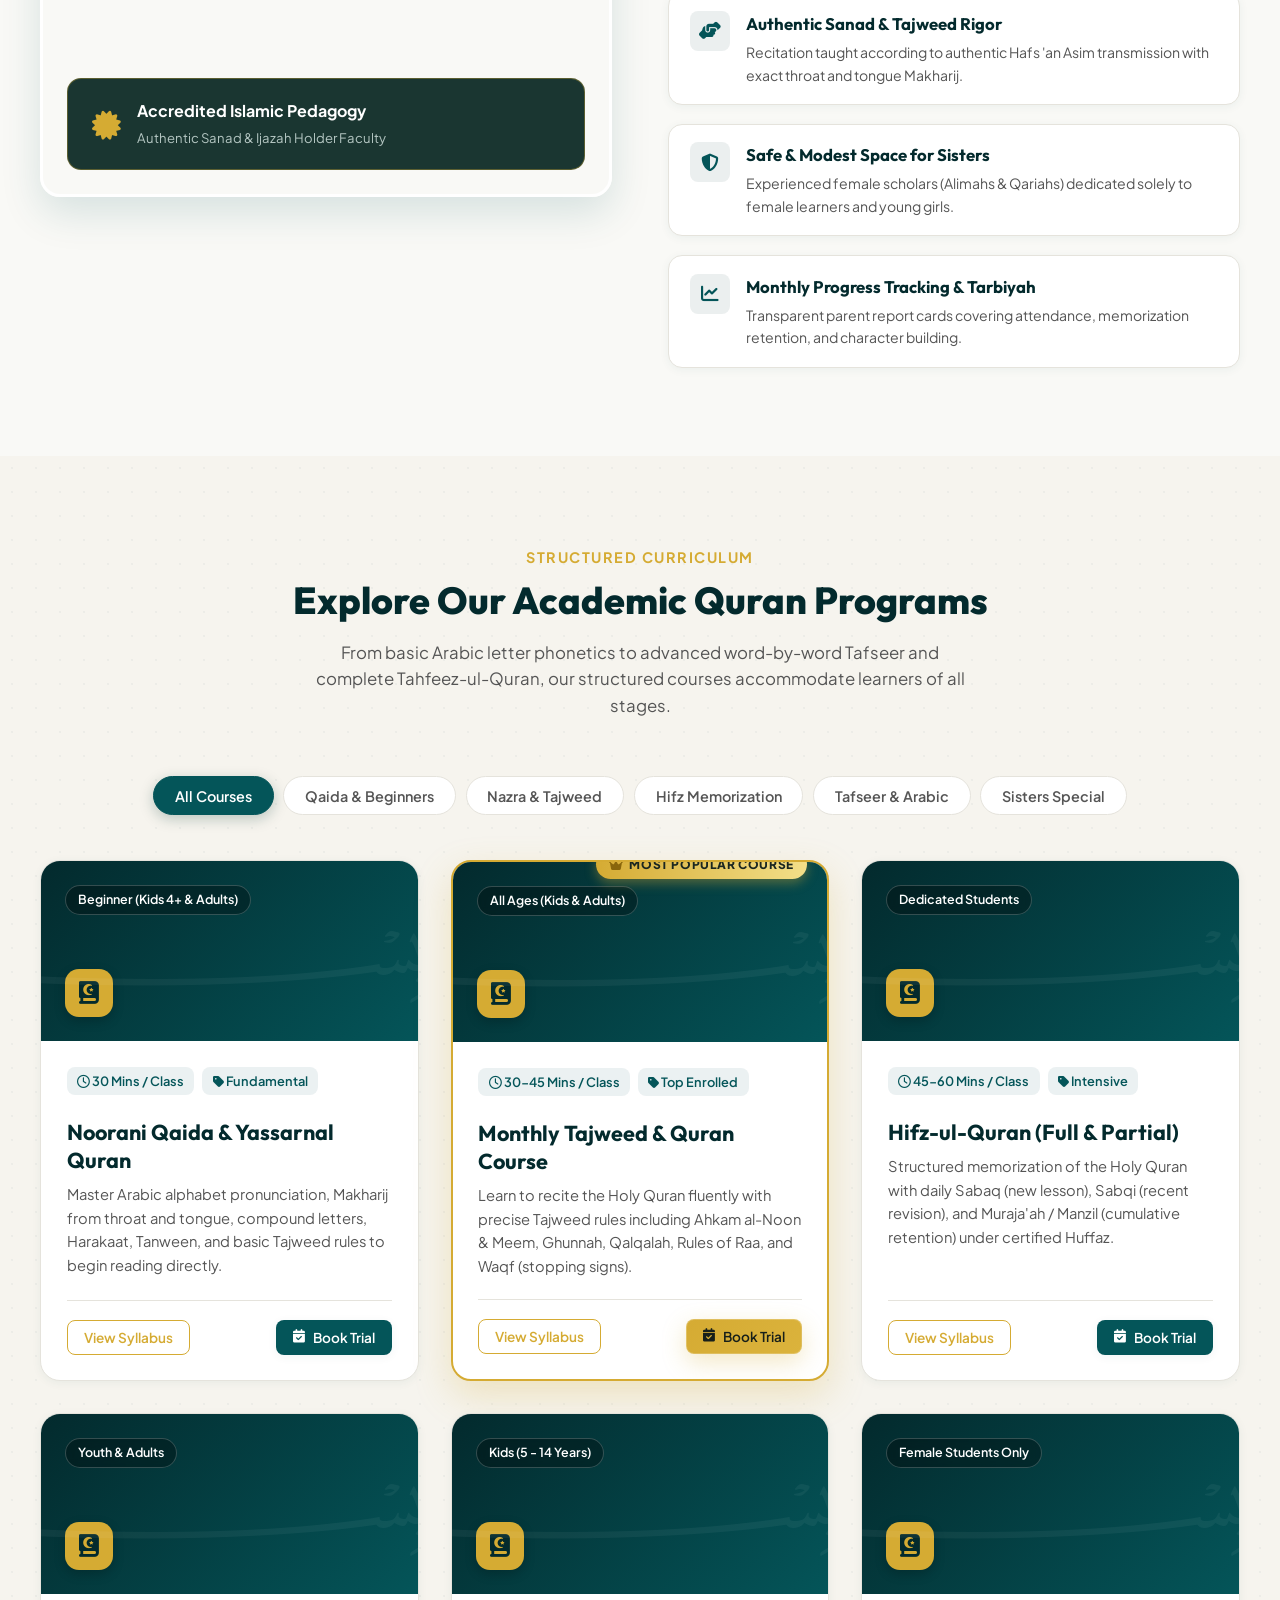
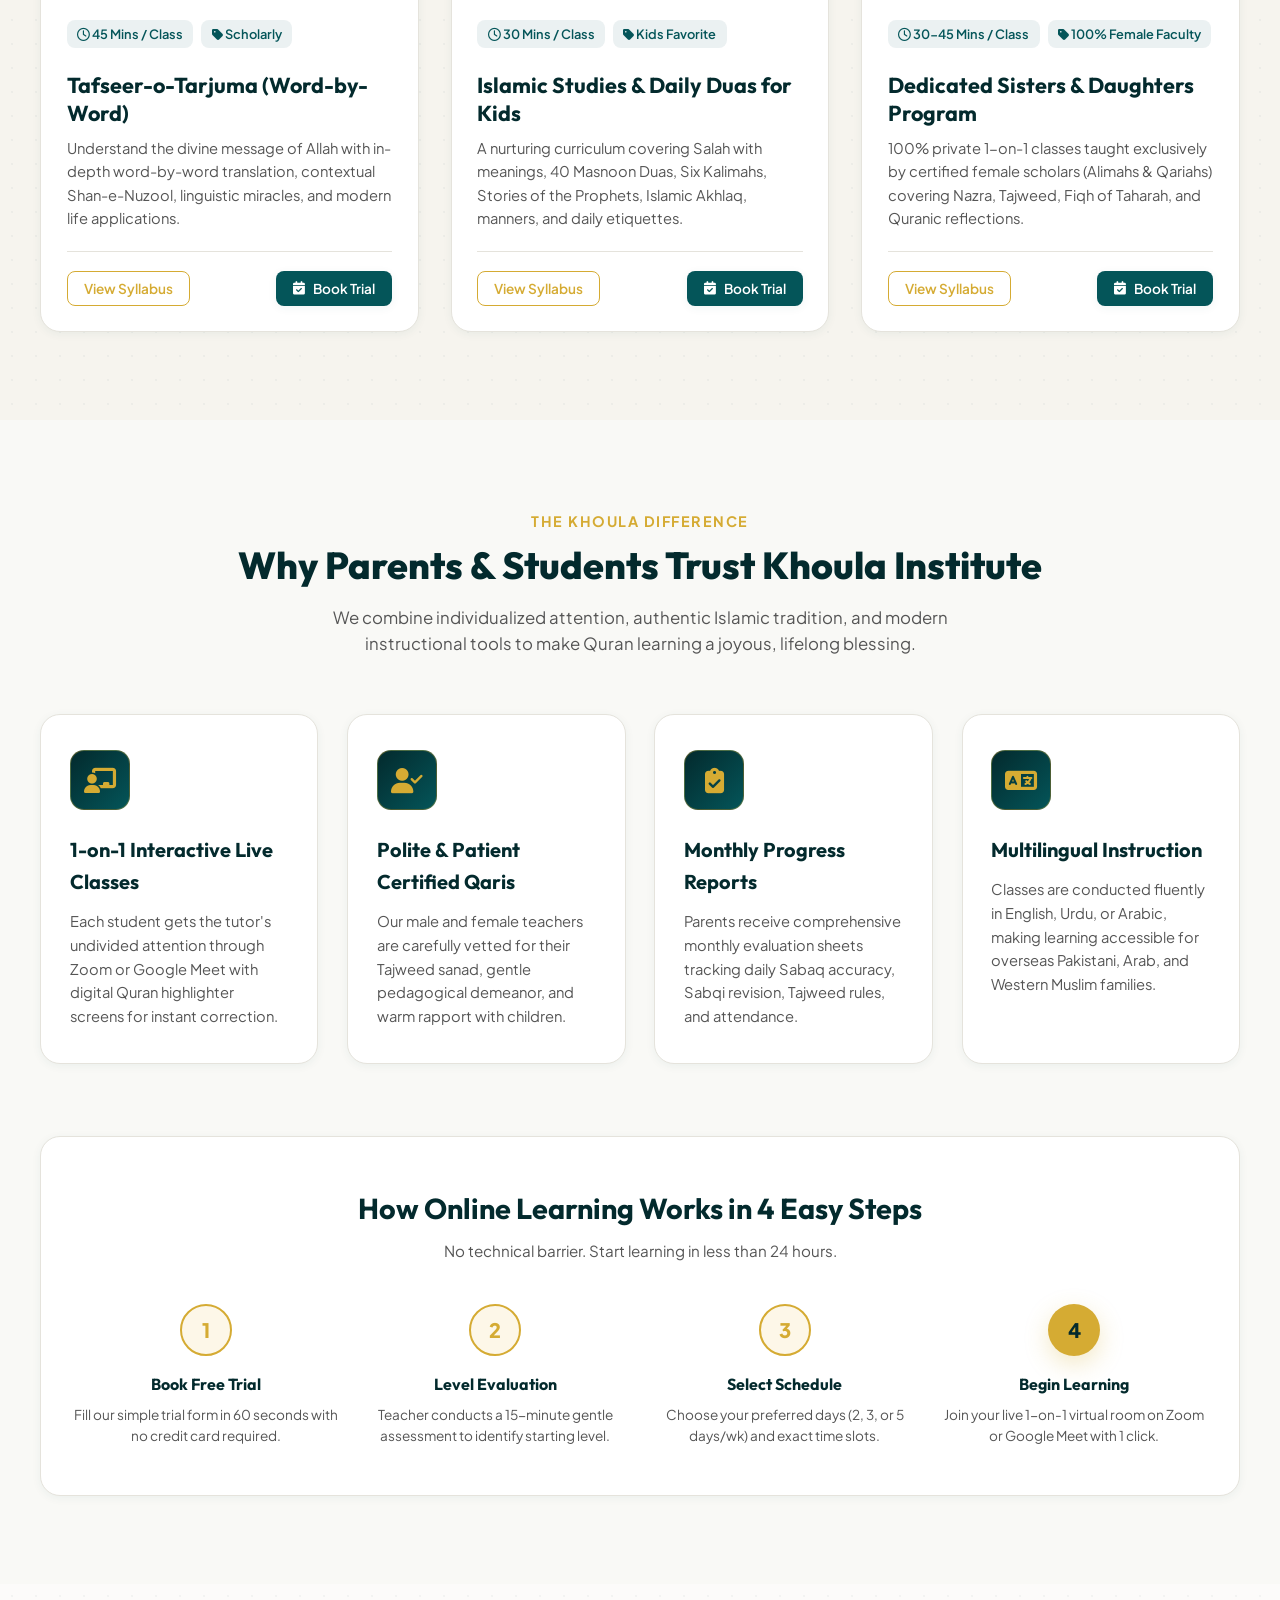
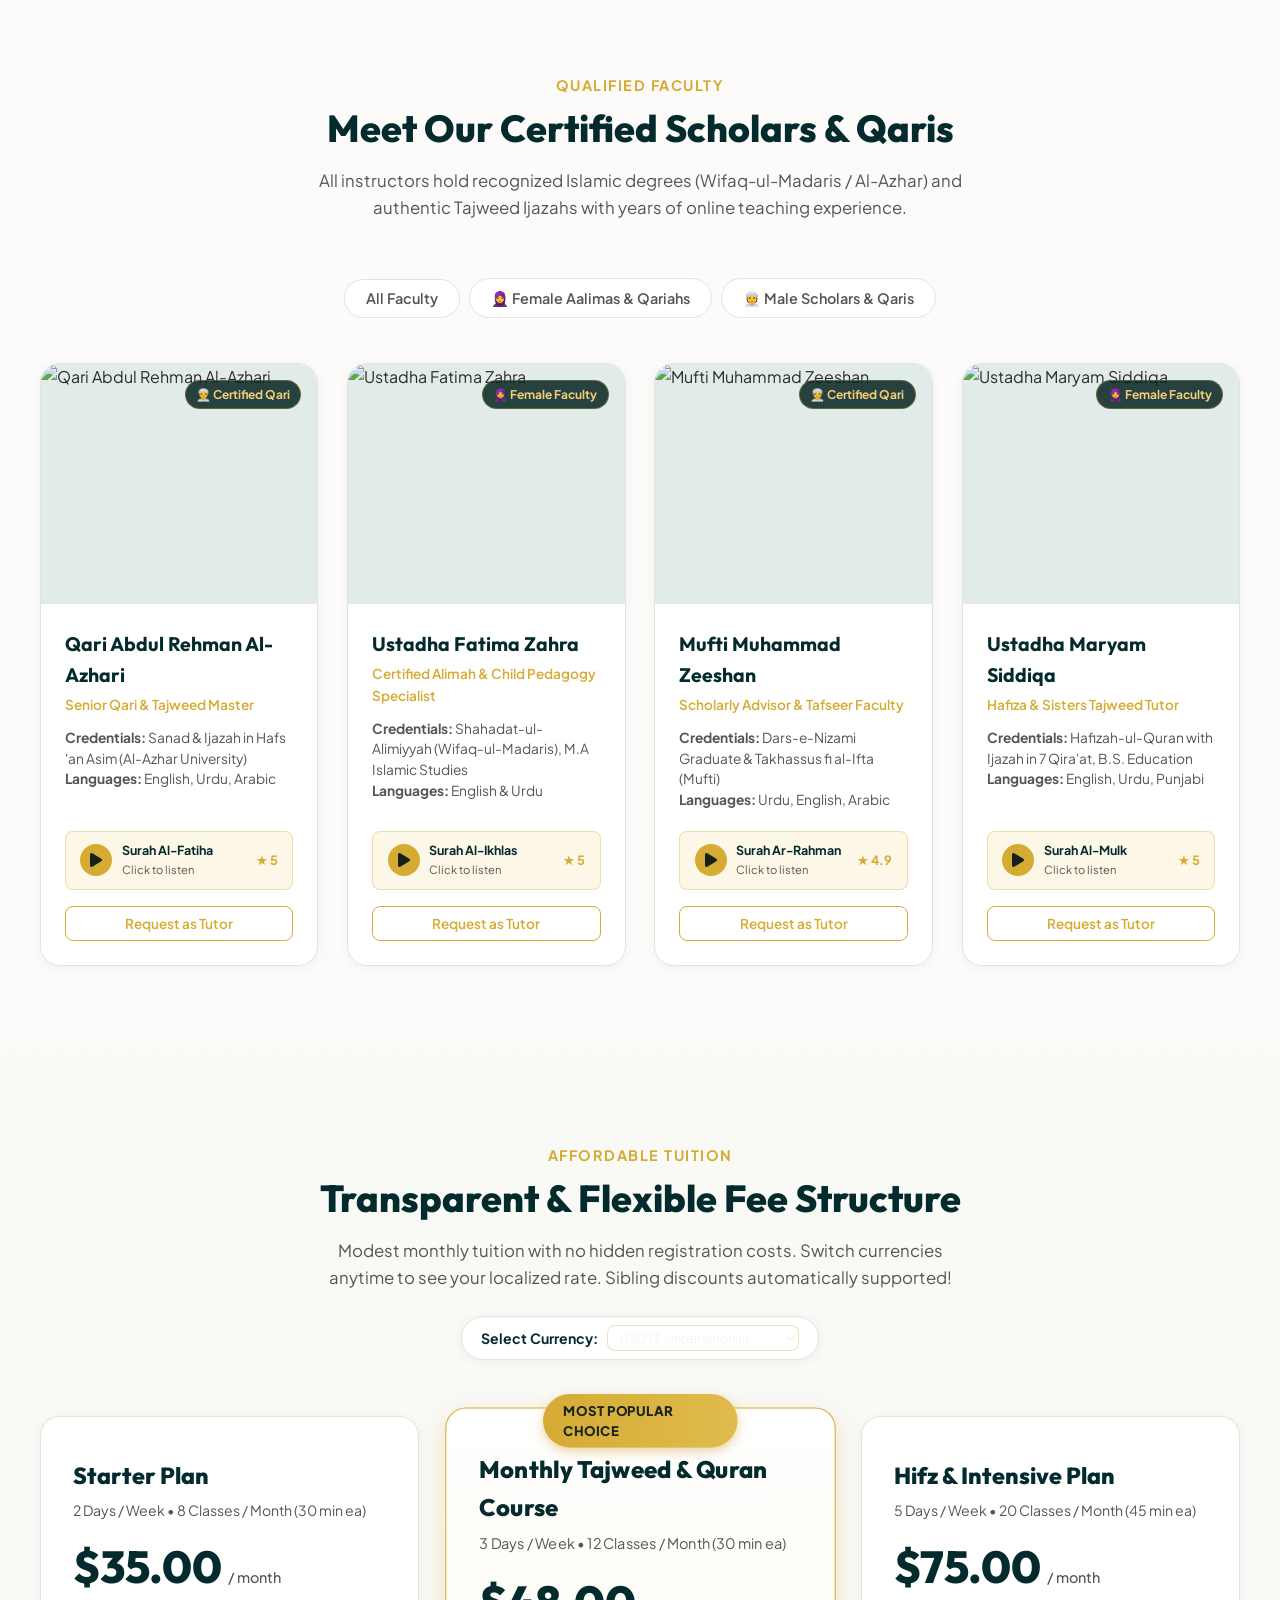
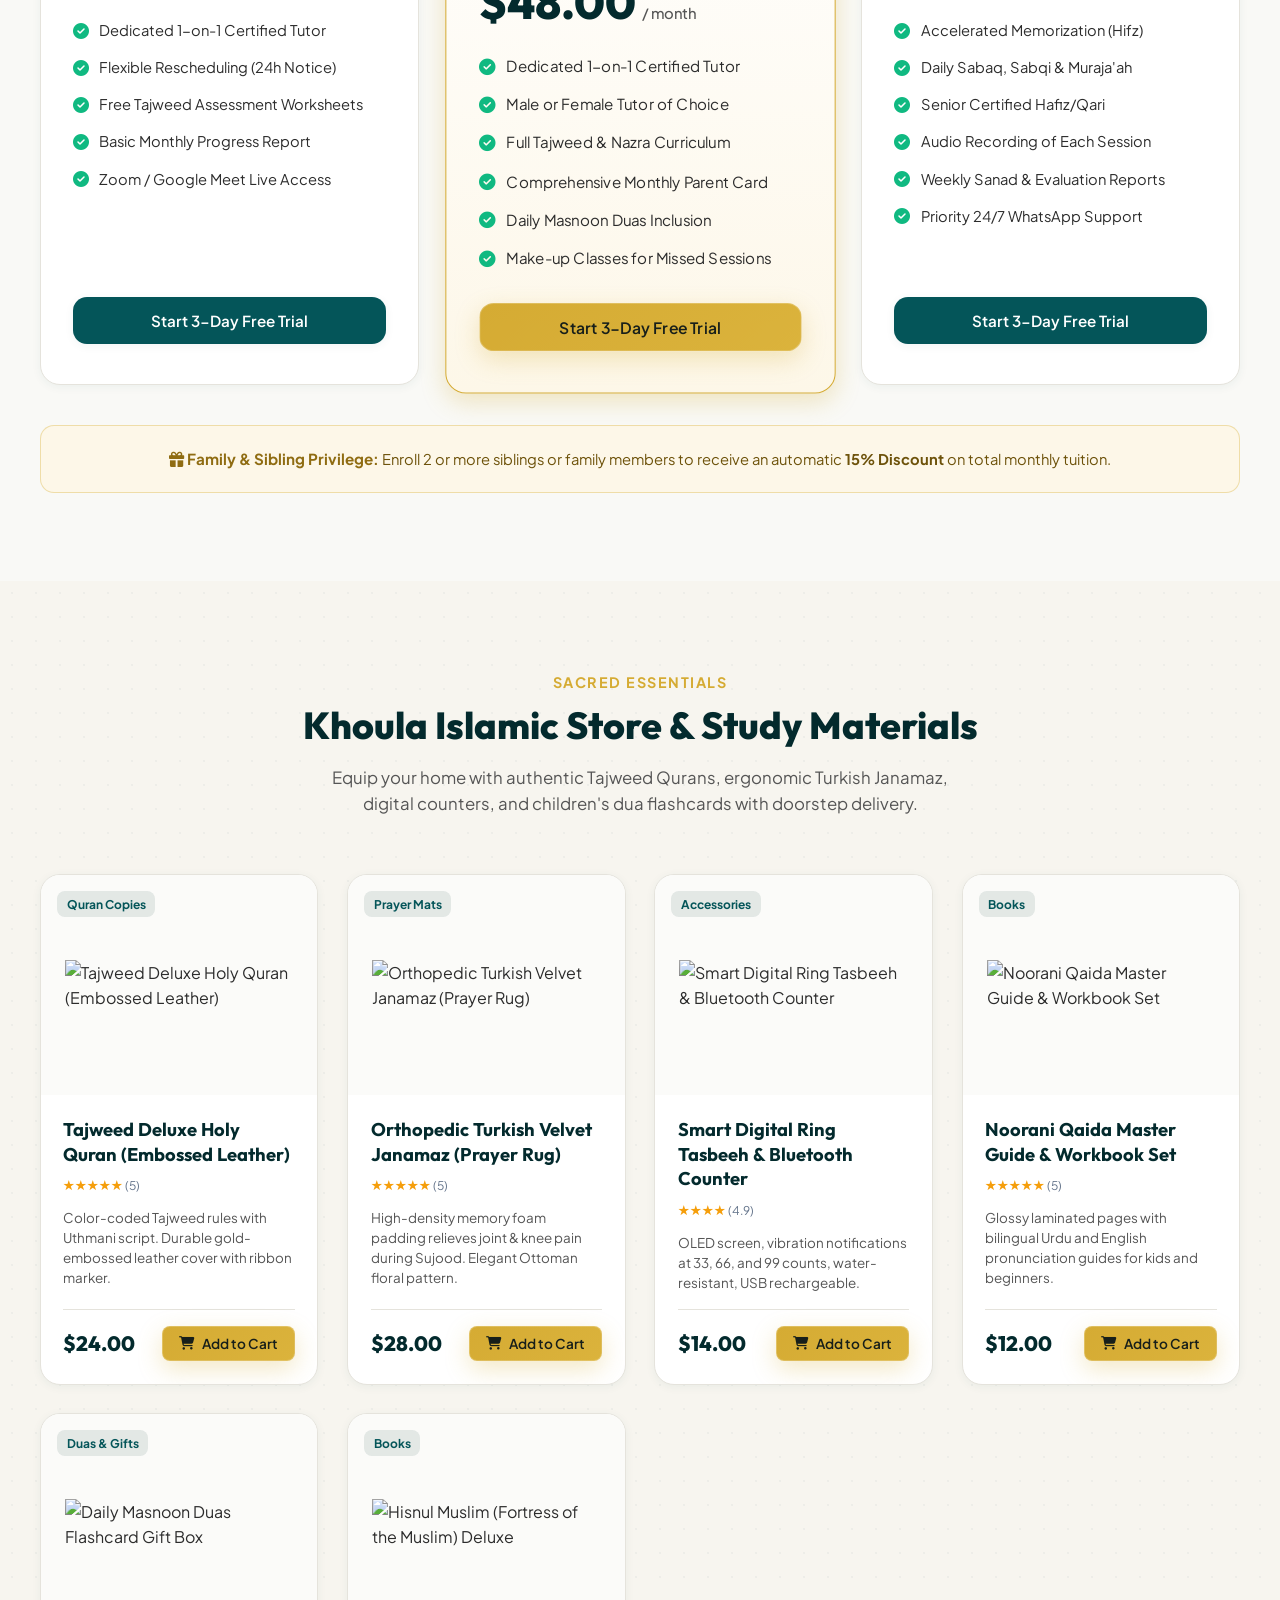
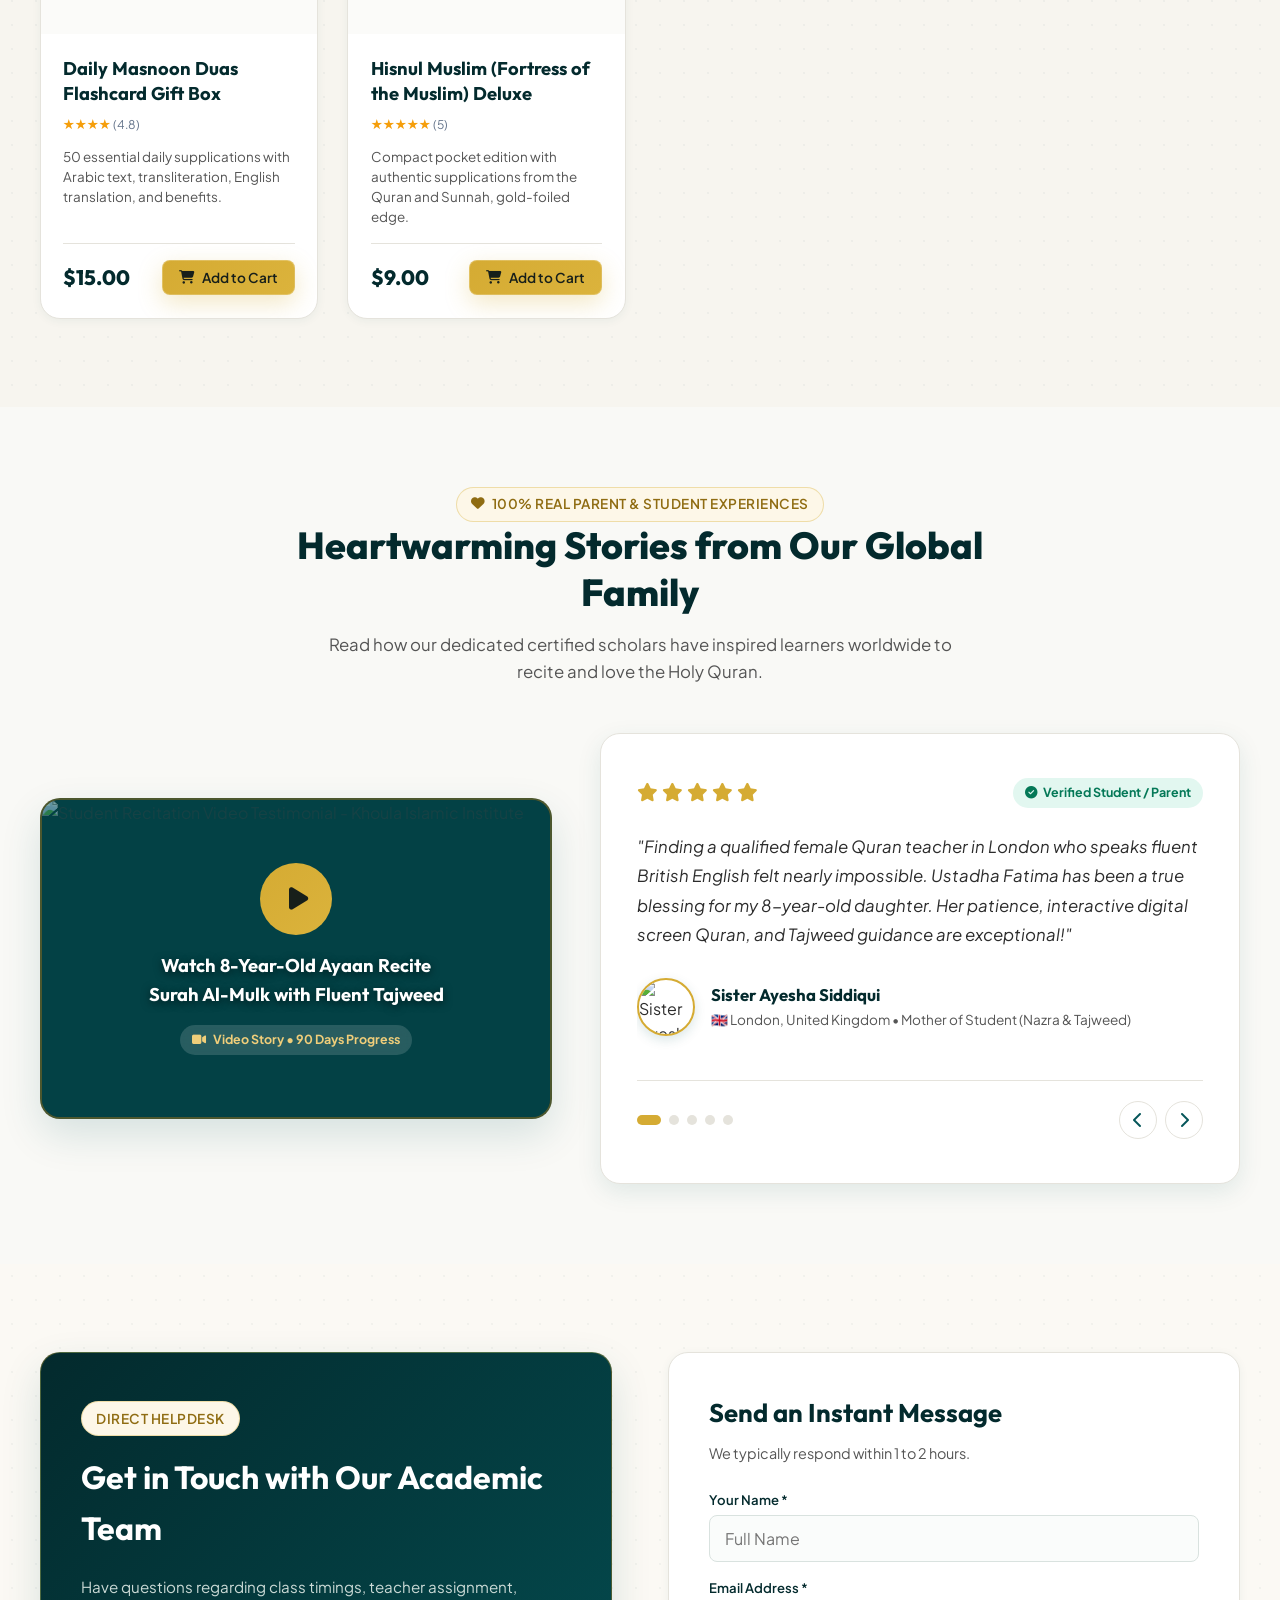
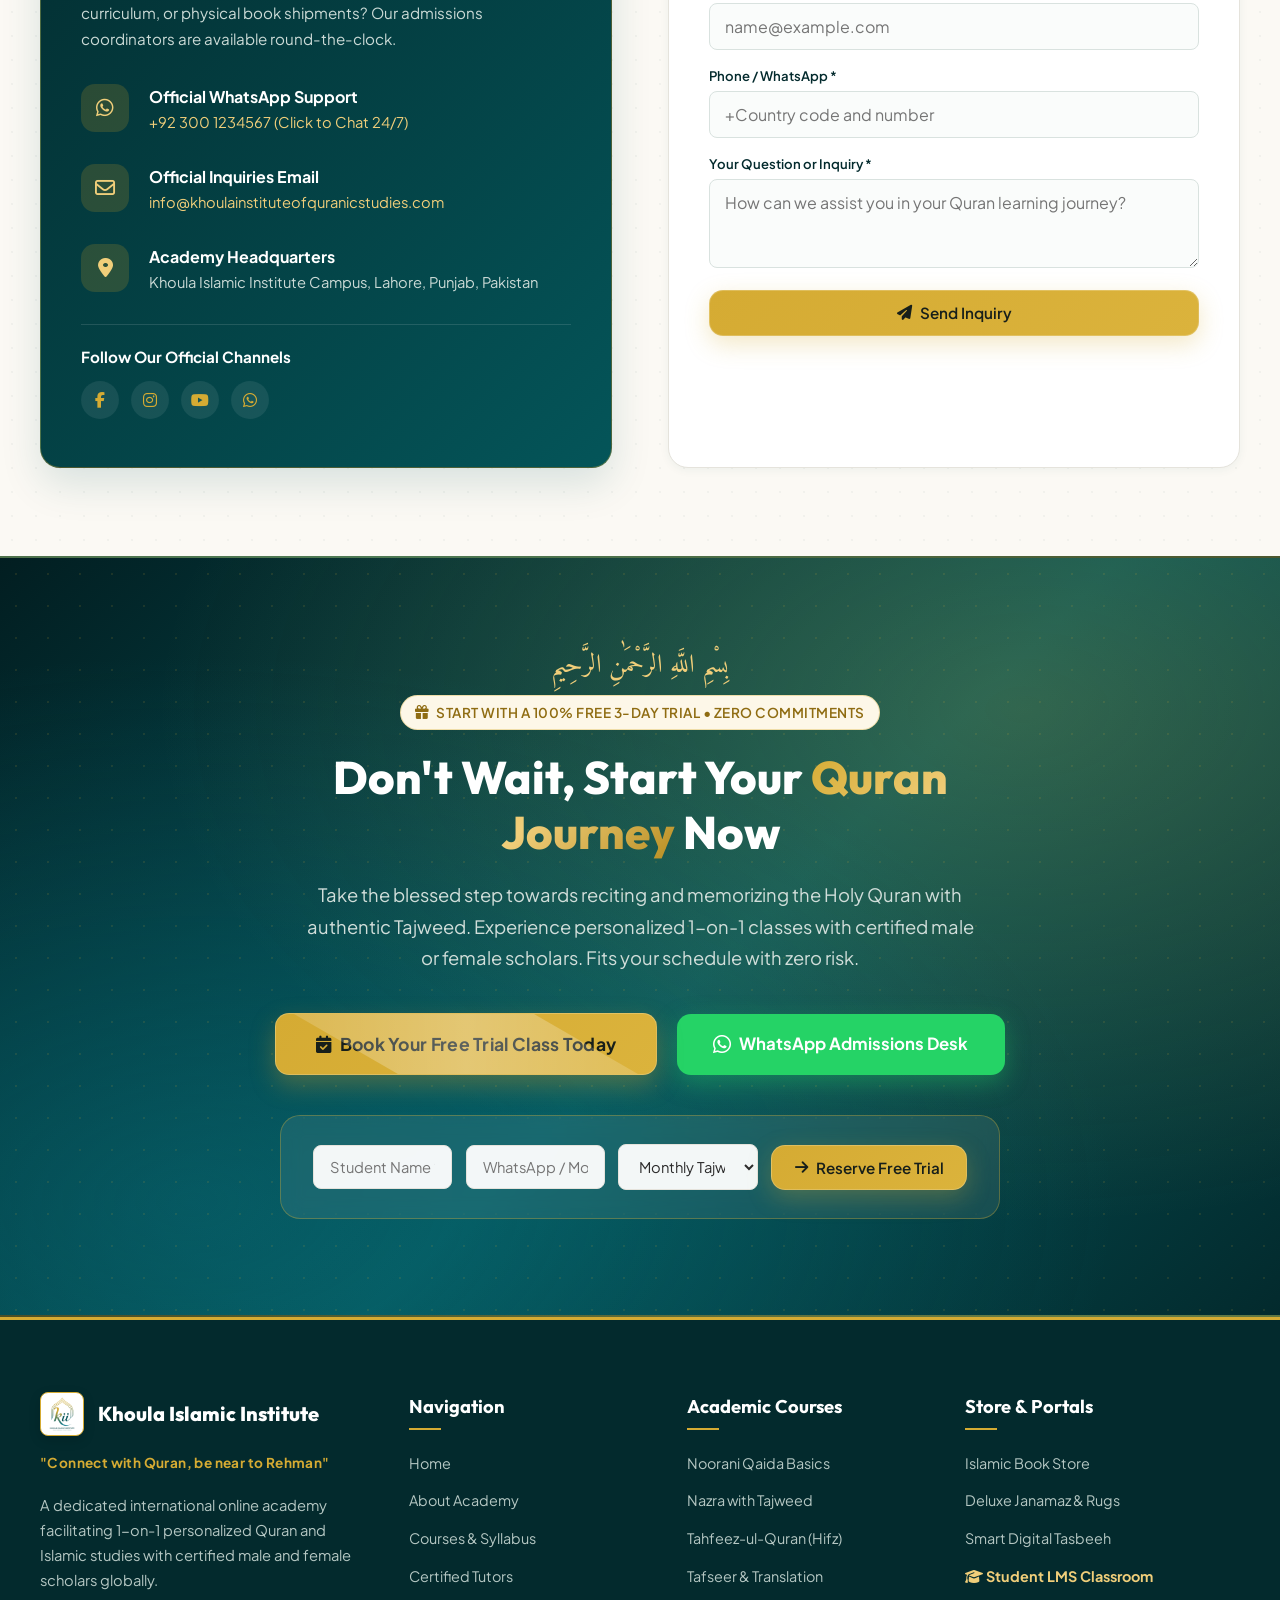
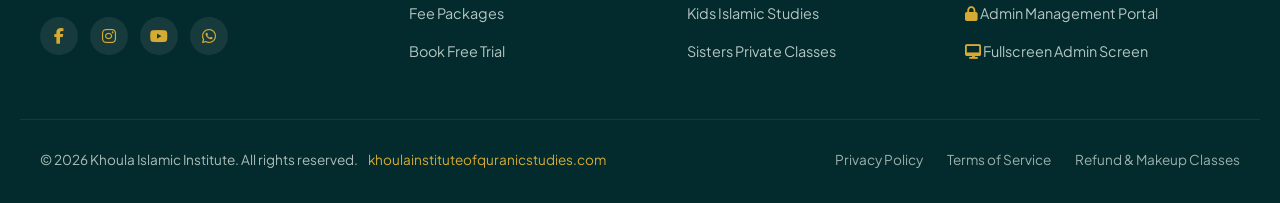
==== commit 109a317e: "Match color scheme exactly to logo brand colors: teal #045559 and gold #D5AB33" ====
--- a/index.html
+++ b/index.html
@@ -72,20 +72,20 @@
 
     /* ── DARK MODE — Full Website ──────────────────────── */
     body.dark-mode {
-      --bg-main:        #0d1f1a;
-      --bg-card:        #122820;
-      --bg-dark-surface:#071510;
-      --text-main:      #e8f0ee;
-      --text-muted:     #95b0aa;
-      --text-light:     #6a8c85;
-      --border-light:   #1e3a33;
+      --bg-main:        #0a1f21;
+      --bg-card:        #102829;
+      --bg-dark-surface:#041416;
+      --text-main:      #e8f0f0;
+      --text-muted:     #8aaaab;
+      --text-light:     #668485;
+      --border-light:   #1a3637;
       --color-primary-muted: rgba(255,255,255,0.05);
-      background-color: #0d1f1a !important;
-      color: #e8f0ee !important;
+      background-color: #0a1f21 !important;
+      color: #e8f0f0 !important;
     }
-    body.dark-mode .header-main        { background: #071510 !important; border-bottom-color: #1e3a33 !important; }
-    body.dark-mode .top-bar            { background: #050f0c !important; }
-    body.dark-mode .nav-link           { color: #c8deda !important; }
+    body.dark-mode .header-main        { background: #041416 !important; border-bottom-color: #1a3637 !important; }
+    body.dark-mode .top-bar            { background: #020e0f !important; }
+    body.dark-mode .nav-link           { color: #bcd8da !important; }
     body.dark-mode .nav-link:hover,
     body.dark-mode .nav-link.active    { color: var(--color-gold) !important; }
     body.dark-mode .brand-name         { color: #fff !important; }
@@ -95,51 +95,51 @@
     body.dark-mode .why-card,
     body.dark-mode .testimonial-card,
     body.dark-mode .hero-form-card,
-    body.dark-mode .contact-info-card  { background: #122820 !important; border-color: #1e3a33 !important; }
-    body.dark-mode .about-feature-box  { background: #0d1f1a !important; border-color: #1e3a33 !important; }
-    body.dark-mode .stats-bar          { background: #071510 !important; }
+    body.dark-mode .contact-info-card  { background: #102829 !important; border-color: #1a3637 !important; }
+    body.dark-mode .about-feature-box  { background: #0a1f21 !important; border-color: #1a3637 !important; }
+    body.dark-mode .stats-bar          { background: #041416 !important; }
     body.dark-mode .stat-number        { color: var(--color-gold) !important; }
-    body.dark-mode .stat-label         { color: #95b0aa !important; }
+    body.dark-mode .stat-label         { color: #8aaaab !important; }
 
     /* Sections background */
-    body.dark-mode section             { background-color: #0d1f1a !important; }
+    body.dark-mode section             { background-color: #0a1f21 !important; }
     body.dark-mode .islamic-subtle-pattern,
-    body.dark-mode .islamic-bg-pattern { background-color: #0a1a16 !important; }
+    body.dark-mode .islamic-bg-pattern { background-color: #081a1b !important; }
 
     /* Form inputs */
-    body.dark-mode .form-control       { background: #0d1f1a !important; color: #e8f0ee !important; border-color: #2a4a42 !important; }
-    body.dark-mode .form-control::placeholder { color: #5a7a74 !important; }
-    body.dark-mode .form-label         { color: #95b0aa !important; }
+    body.dark-mode .form-control       { background: #0a1f21 !important; color: #e8f0f0 !important; border-color: #264546 !important; }
+    body.dark-mode .form-control::placeholder { color: #4f7273 !important; }
+    body.dark-mode .form-label         { color: #8aaaab !important; }
     body.dark-mode select.form-control,
-    body.dark-mode select.currency-select { background: #0d1f1a !important; color: #e8f0ee !important; }
+    body.dark-mode select.currency-select { background: #0a1f21 !important; color: #e8f0f0 !important; }
 
     /* Section text */
-    body.dark-mode .section-title      { color: #e8f0ee !important; }
-    body.dark-mode .section-subtitle   { color: #95b0aa !important; }
+    body.dark-mode .section-title      { color: #e8f0f0 !important; }
+    body.dark-mode .section-subtitle   { color: #8aaaab !important; }
     body.dark-mode h1, body.dark-mode h2,
-    body.dark-mode h3, body.dark-mode h4 { color: #e8f0ee !important; }
-    body.dark-mode p                   { color: #95b0aa !important; }
+    body.dark-mode h3, body.dark-mode h4 { color: #e8f0f0 !important; }
+    body.dark-mode p                   { color: #8aaaab !important; }
 
     /* Footer */
-    body.dark-mode .footer-main        { background: #030d0a !important; }
-    body.dark-mode .footer-bottom      { border-top-color: #1a3530 !important; }
-    body.dark-mode .footer-link        { color: #7aa09a !important; }
+    body.dark-mode .footer-main        { background: #020c0d !important; }
+    body.dark-mode .footer-bottom      { border-top-color: #163233 !important; }
+    body.dark-mode .footer-link        { color: #6a9899 !important; }
     body.dark-mode .footer-link:hover  { color: var(--color-gold) !important; }
 
     /* Course & Why cards */
-    body.dark-mode .why-icon-box       { background: #0d1f1a !important; }
-    body.dark-mode .why-title          { color: #e8f0ee !important; }
-    body.dark-mode .why-text           { color: #95b0aa !important; }
-    body.dark-mode .course-tab-btn     { background: #122820 !important; color: #95b0aa !important; border-color: #1e3a33 !important; }
+    body.dark-mode .why-icon-box       { background: #0a1f21 !important; }
+    body.dark-mode .why-title          { color: #e8f0f0 !important; }
+    body.dark-mode .why-text           { color: #8aaaab !important; }
+    body.dark-mode .course-tab-btn     { background: #102829 !important; color: #8aaaab !important; border-color: #1a3637 !important; }
     body.dark-mode .course-tab-btn.active { background: var(--color-primary) !important; color: #fff !important; }
 
     /* Pricing & Shop */
     body.dark-mode .pricing-grid > *,
-    body.dark-mode .shop-grid > *      { background: #122820 !important; border-color: #1e3a33 !important; color: #e8f0ee !important; }
+    body.dark-mode .shop-grid > *      { background: #102829 !important; border-color: #1a3637 !important; color: #e8f0f0 !important; }
 
     /* Cart Drawer */
-    body.dark-mode .cart-drawer        { background: #071510 !important; }
-    body.dark-mode .cart-header        { background: #050f0c !important; }
+    body.dark-mode .cart-drawer        { background: #041416 !important; }
+    body.dark-mode .cart-header        { background: #020e0f !important; }
 
     /* Floating WhatsApp — no change needed */
     body.dark-mode .theme-toggle-btn   { color: #fff; }
--- a/styles.css
+++ b/styles.css
@@ -1,37 +1,38 @@
 /* ==========================================================================
    KHOUAL ISLAMIC INSTITUTE - MASTER STYLESHEET
    Official Tagline: "Connect with Quran, be near to Rehman"
-   Aesthetic: Deep Emerald / Royal Teal & Soft Champagne Gold
+   Aesthetic: Logo-Matched Deep Teal & Warm Amber Gold
+   Primary: #045559 | Accent: #D5AB33
    ========================================================================== */
 
 @import url('https://fonts.googleapis.com/css2?family=Amiri:ital,wght@0,400;0,700;1,400&family=Outfit:wght@300;400;500;600;700;800&family=Plus+Jakarta+Sans:wght@300;400;500;600;700;800&family=Scheherazade+New:wght@400;700&display=swap');
 
 :root {
-  /* High-Conversion Primary Emerald Palette */
-  --color-primary-dark: #063d24;
-  --color-primary: #0A5C36; /* Deep Emerald Green */
-  --color-primary-light: #127546;
-  --color-primary-soft: #1B4D3E; /* Soft Dark Emerald Green */
-  --color-primary-muted: rgba(10, 92, 54, 0.08);
-  
-  /* Luxury Warm Gold & Champagne Accents */
-  --color-gold: #D4AF37; /* Warm Gold */
-  --color-gold-light: #f3df89;
-  --color-gold-hover: #b89728;
-  --color-gold-pale: #fcf9ee;
-  --color-gold-subtle: rgba(212, 175, 55, 0.15);
-  --color-gold-border: rgba(212, 175, 55, 0.35);
+  /* Logo-Matched Primary Deep Teal Palette (from logo.png analysis) */
+  --color-primary-dark: #032a2d;      /* deepest teal background */
+  --color-primary: #045559;           /* LOGO PRIMARY COLOR — Deep Teal */
+  --color-primary-light: #0A7B8D;     /* lighter teal (from logo mid-tones) */
+  --color-primary-soft: #1A4041;      /* soft dark teal (from logo) */
+  --color-primary-muted: rgba(4, 85, 89, 0.08);
+
+  /* Logo-Matched Gold / Amber Accents */
+  --color-gold: #D5AB33;             /* LOGO ACCENT COLOR — Warm Amber Gold */
+  --color-gold-light: #f0ce7a;
+  --color-gold-hover: #b88e22;
+  --color-gold-pale: #fdf7e8;
+  --color-gold-subtle: rgba(213, 171, 51, 0.15);
+  --color-gold-border: rgba(213, 171, 51, 0.35);
 
   /* Background & Typography Surfaces */
   --bg-main: #F9F9F6; /* Clean off-white / light cream */
   --bg-card: #ffffff;
-  --bg-dark-surface: #062b1a;
+  --bg-dark-surface: #021e21;        /* deep teal dark surface */
   --text-main: #2C2C2C; /* Dark charcoal gray */
   --text-muted: #555555;
   --text-light: #777777;
   --text-white: #ffffff;
   --border-light: #e5e3dc;
-  
+
   /* System status */
   --color-success: #10b981;
   --color-warning: #f59e0b;
@@ -43,11 +44,11 @@
   --font-heading: 'Outfit', sans-serif;
   --font-arabic: 'Amiri', 'Scheherazade New', serif;
 
-  /* Shadows & Radius */
-  --shadow-sm: 0 2px 10px rgba(10, 92, 54, 0.06);
-  --shadow-md: 0 8px 24px rgba(10, 92, 54, 0.10);
-  --shadow-lg: 0 16px 40px rgba(10, 92, 54, 0.14);
-  --shadow-gold: 0 8px 24px rgba(212, 175, 55, 0.28);
+  /* Shadows updated to teal */
+  --shadow-sm: 0 2px 10px rgba(4, 85, 89, 0.06);
+  --shadow-md: 0 8px 24px rgba(4, 85, 89, 0.10);
+  --shadow-lg: 0 16px 40px rgba(4, 85, 89, 0.14);
+  --shadow-gold: 0 8px 24px rgba(213, 171, 51, 0.28);
   --radius-sm: 8px;
   --radius-md: 14px;
   --radius-lg: 20px;
@@ -166,7 +167,7 @@
 }
 
 .gold-gradient-text {
-  background: linear-gradient(135deg, #D4AF37 0%, #faebb6 50%, #c49e29 100%);
+  background: linear-gradient(135deg, #D5AB33 0%, #f0ce7a 50%, #b88e22 100%);
   -webkit-background-clip: text;
   -webkit-text-fill-color: transparent;
 }
@@ -427,7 +428,7 @@
   display: inline-flex;
   align-items: center;
   gap: 0.55rem;
-  background: linear-gradient(135deg, rgba(10, 92, 54, 0.08) 0%, rgba(212, 175, 55, 0.12) 100%);
+  background: linear-gradient(135deg, rgba(4, 85, 89, 0.08) 0%, rgba(213, 171, 51, 0.12) 100%);
   border: 1.5px solid var(--color-gold-border);
   color: var(--color-primary-dark);
   padding: 0.5rem 0.95rem;
@@ -444,7 +445,7 @@
   background: var(--color-primary);
   color: #ffffff;
   border-color: var(--color-primary);
-  box-shadow: 0 4px 14px rgba(10, 92, 54, 0.25);
+  box-shadow: 0 4px 14px rgba(4, 85, 89, 0.25);
   transform: translateY(-1px);
 }
 
@@ -582,7 +583,7 @@
 
 .nav-drawer-close:hover {
   background: var(--color-gold);
-  color: #072520;
+  color: #021e21;
   border-color: var(--color-gold);
   transform: rotate(90deg);
 }
@@ -630,7 +631,7 @@
 
 .nav-drawer-list .nav-link:hover,
 .nav-drawer-list .nav-link.active {
-  background: rgba(10, 92, 54, 0.08);
+  background: rgba(4, 85, 89, 0.08);
   color: var(--color-primary);
   border-left-color: var(--color-gold);
   transform: translateX(4px);
@@ -647,7 +648,7 @@
 }
 
 .nav-drawer-list .nav-highlight-link {
-  background: rgba(212, 175, 55, 0.12);
+  background: rgba(213, 171, 51, 0.12);
   border: 1px dashed var(--color-gold-border);
   color: var(--color-primary-dark);
 }
@@ -752,12 +753,12 @@
 
 body.dark-mode .nav-drawer-cta-box {
   background: #0d221c !important;
-  border-color: rgba(212, 175, 55, 0.2) !important;
+  border-color: rgba(213, 171, 51, 0.2) !important;
 }
 
 body.dark-mode .hamburger-menu-btn {
   background: rgba(255, 255, 255, 0.08) !important;
-  border-color: rgba(212, 175, 55, 0.3) !important;
+  border-color: rgba(213, 171, 51, 0.3) !important;
   color: #ffffff !important;
 }
 
@@ -772,7 +773,7 @@
   position: relative;
   background: radial-gradient(ellipse at 80% 20%, rgba(197, 155, 39, 0.16) 0%, transparent 60%),
               radial-gradient(ellipse at 15% 85%, rgba(19, 82, 73, 0.4) 0%, transparent 60%),
-              linear-gradient(135deg, var(--color-primary-dark) 0%, var(--color-primary) 55%, #05231e 100%);
+              linear-gradient(135deg, var(--color-primary-dark) 0%, var(--color-primary) 55%, #032a2d 100%);
   color: var(--text-white);
   overflow: hidden;
   border-bottom: 2px solid var(--color-gold-border);
@@ -2888,7 +2889,7 @@
 .trust-badge-card:hover {
   transform: translateY(-5px);
   border-color: var(--color-gold-border);
-  box-shadow: 0 12px 30px rgba(10, 92, 54, 0.12);
+  box-shadow: 0 12px 30px rgba(4, 85, 89, 0.12);
 }
 
 .trust-badge-card:hover::before,
@@ -2906,7 +2907,7 @@
   width: 60px;
   height: 60px;
   border-radius: var(--radius-md);
-  background: rgba(10, 92, 54, 0.08);
+  background: rgba(4, 85, 89, 0.08);
   border: 1.5px solid var(--color-gold-border);
   color: var(--color-primary);
   display: flex;
@@ -2964,7 +2965,7 @@
    ========================================================================== */
 .course-card.popular-gold-border {
   border: 2px solid var(--color-gold) !important;
-  box-shadow: 0 14px 36px rgba(212, 175, 55, 0.25) !important;
+  box-shadow: 0 14px 36px rgba(213, 171, 51, 0.25) !important;
   position: relative;
 }
 
@@ -2980,7 +2981,7 @@
   letter-spacing: 0.6px;
   padding: 0.3rem 0.85rem;
   border-radius: var(--radius-full);
-  box-shadow: 0 4px 12px rgba(212, 175, 55, 0.4);
+  box-shadow: 0 4px 12px rgba(213, 171, 51, 0.4);
   z-index: 10;
   display: flex;
   align-items: center;
@@ -2996,7 +2997,7 @@
   position: absolute;
   bottom: 20px;
   left: 20px;
-  background: rgba(6, 61, 36, 0.9);
+  background: rgba(4, 85, 89, 0.9);
   backdrop-filter: blur(8px);
   border: 1px solid var(--color-gold);
   border-radius: var(--radius-md);
@@ -3084,7 +3085,7 @@
 .video-play-overlay {
   position: absolute;
   inset: 0;
-  background: rgba(6, 61, 36, 0.55);
+  background: rgba(4, 85, 89, 0.55);
   display: flex;
   flex-direction: column;
   align-items: center;
@@ -3097,7 +3098,7 @@
 }
 
 .video-thumb-wrap:hover .video-play-overlay {
-  background: rgba(6, 61, 36, 0.4);
+  background: rgba(4, 85, 89, 0.4);
 }
 
 .play-pulse-btn {
@@ -3110,7 +3111,7 @@
   align-items: center;
   justify-content: center;
   font-size: 1.6rem;
-  box-shadow: 0 0 0 0 rgba(212, 175, 55, 0.7);
+  box-shadow: 0 0 0 0 rgba(213, 171, 51, 0.7);
   animation: pulseGold 2s infinite;
   transition: transform var(--transition-fast);
 }
@@ -3120,9 +3121,9 @@
 }
 
 @keyframes pulseGold {
-  0% { transform: scale(0.95); box-shadow: 0 0 0 0 rgba(212, 175, 55, 0.7); }
-  70% { transform: scale(1); box-shadow: 0 0 0 16px rgba(212, 175, 55, 0); }
-  100% { transform: scale(0.95); box-shadow: 0 0 0 0 rgba(212, 175, 55, 0); }
+  0% { transform: scale(0.95); box-shadow: 0 0 0 0 rgba(213, 171, 51, 0.7); }
+  70% { transform: scale(1); box-shadow: 0 0 0 16px rgba(213, 171, 51, 0); }
+  100% { transform: scale(0.95); box-shadow: 0 0 0 0 rgba(213, 171, 51, 0); }
 }
 
 .video-story-caption {
@@ -3223,7 +3224,7 @@
   border-radius: 50%;
   object-fit: cover;
   border: 2px solid var(--color-gold);
-  box-shadow: 0 4px 12px rgba(10, 92, 54, 0.15);
+  box-shadow: 0 4px 12px rgba(4, 85, 89, 0.15);
 }
 
 .testi-author-name {
@@ -3297,9 +3298,9 @@
    ========================================================================== */
 .final-cta-section {
   position: relative;
-  background: radial-gradient(ellipse at 80% 20%, rgba(212, 175, 55, 0.22) 0%, transparent 60%),
-              radial-gradient(ellipse at 15% 85%, rgba(18, 117, 70, 0.35) 0%, transparent 60%),
-              linear-gradient(135deg, #042416 0%, var(--color-primary) 55%, #063d24 100%);
+  background: radial-gradient(ellipse at 80% 20%, rgba(213, 171, 51, 0.22) 0%, transparent 60%),
+              radial-gradient(ellipse at 15% 85%, rgba(10, 123, 141, 0.35) 0%, transparent 60%),
+              linear-gradient(135deg, #021e21 0%, var(--color-primary) 55%, #032a2d 100%);
   color: #ffffff;
   padding: 5.5rem 0 6rem 0;
   border-top: 2px solid var(--color-gold-border);
@@ -3312,7 +3313,7 @@
   content: '';
   position: absolute;
   inset: 0;
-  background-image: radial-gradient(rgba(212, 175, 55, 0.12) 1px, transparent 1px);
+  background-image: radial-gradient(rgba(213, 171, 51, 0.12) 1px, transparent 1px);
   background-size: 32px 32px;
   pointer-events: none;
 }
@@ -3419,7 +3420,7 @@
   bottom: 0;
   left: 0;
   width: 100%;
-  background: rgba(6, 61, 36, 0.95);
+  background: rgba(4, 85, 89, 0.95);
   backdrop-filter: blur(10px);
   border-top: 2px solid var(--color-gold);
   padding: 0.7rem 1.5rem;
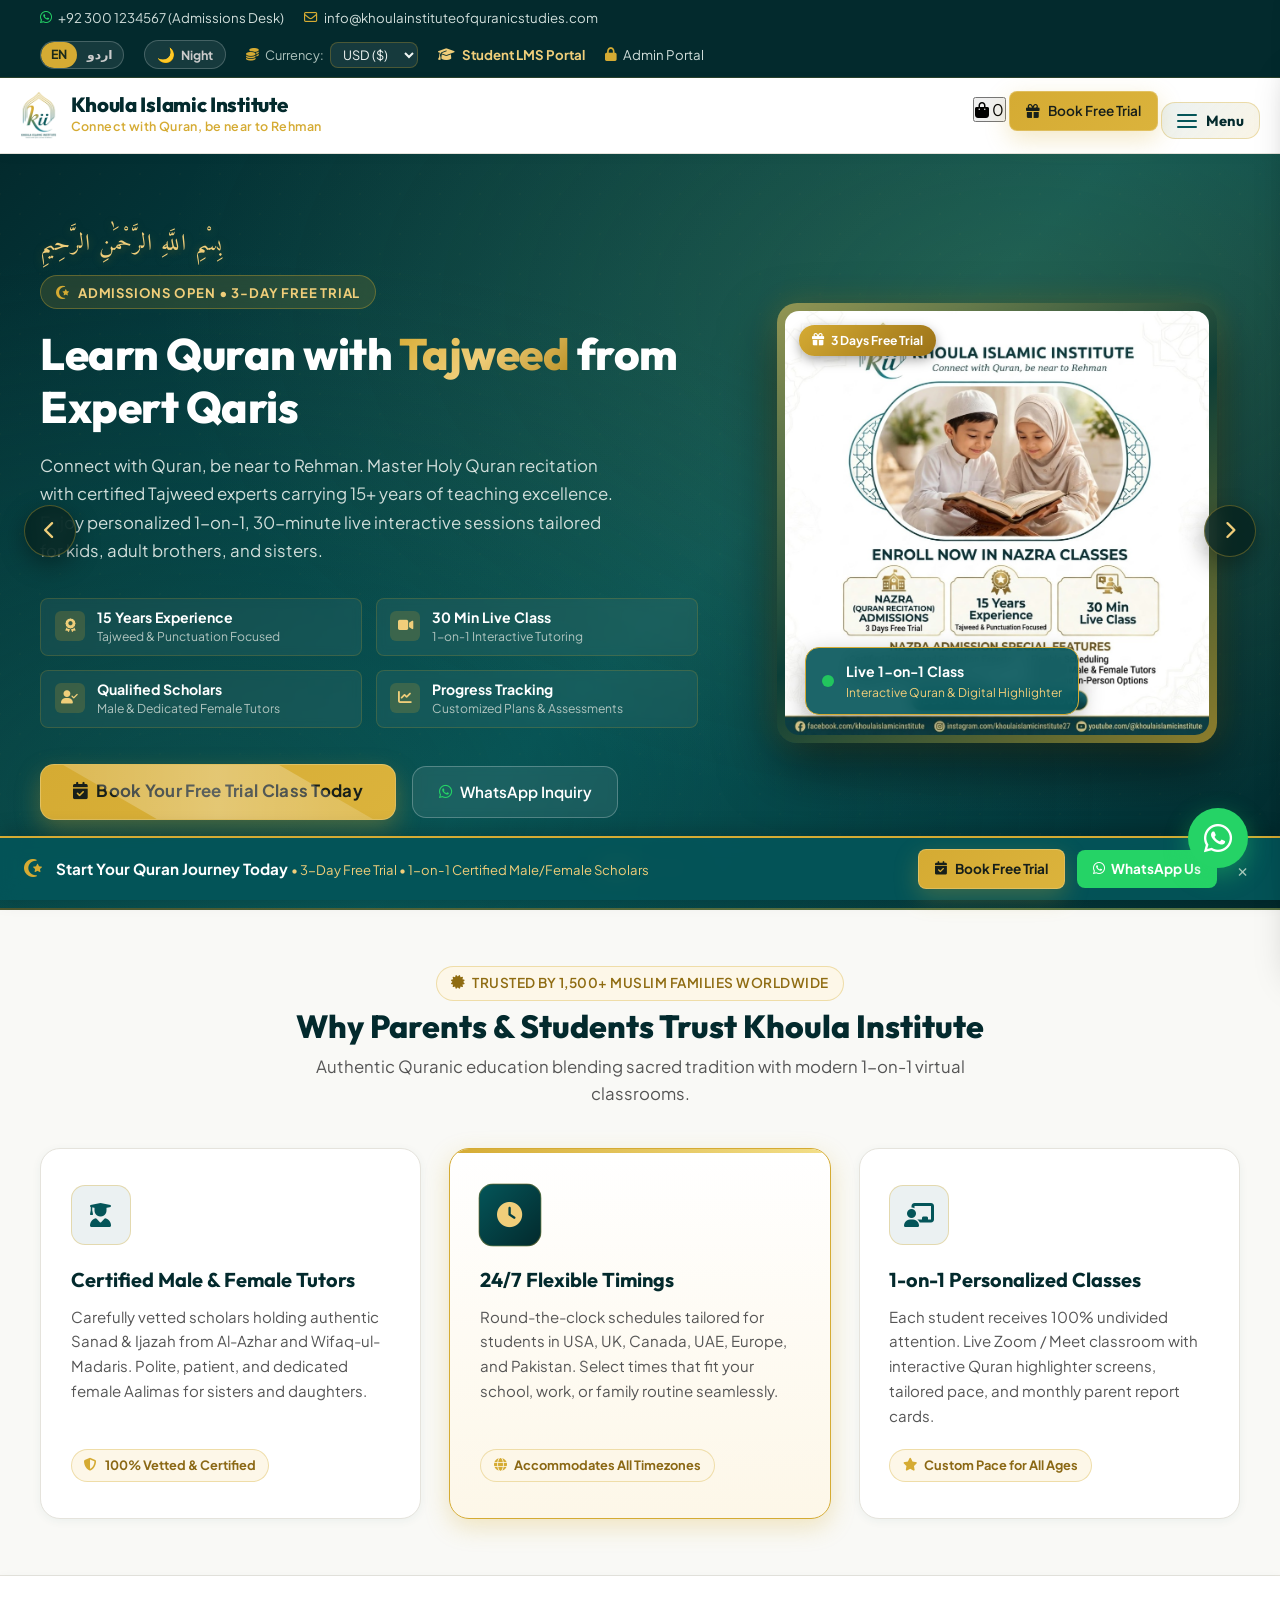
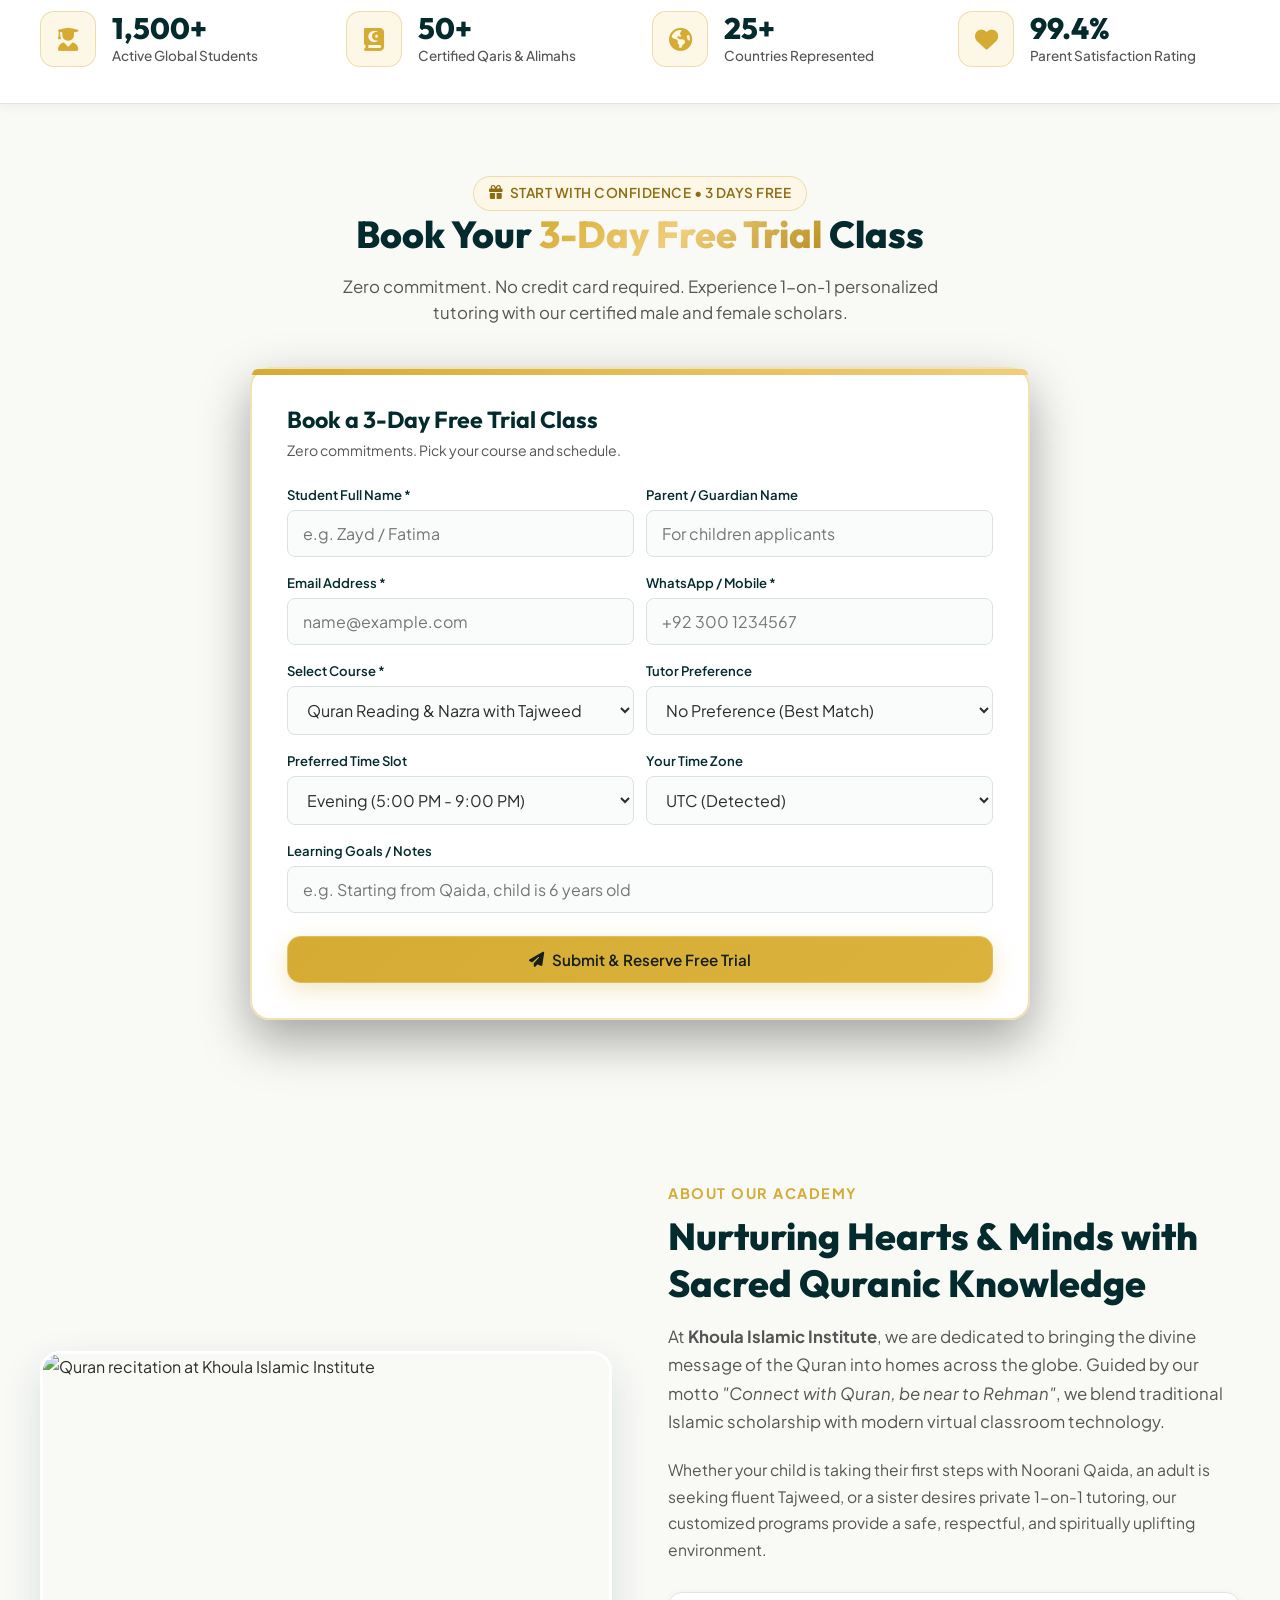
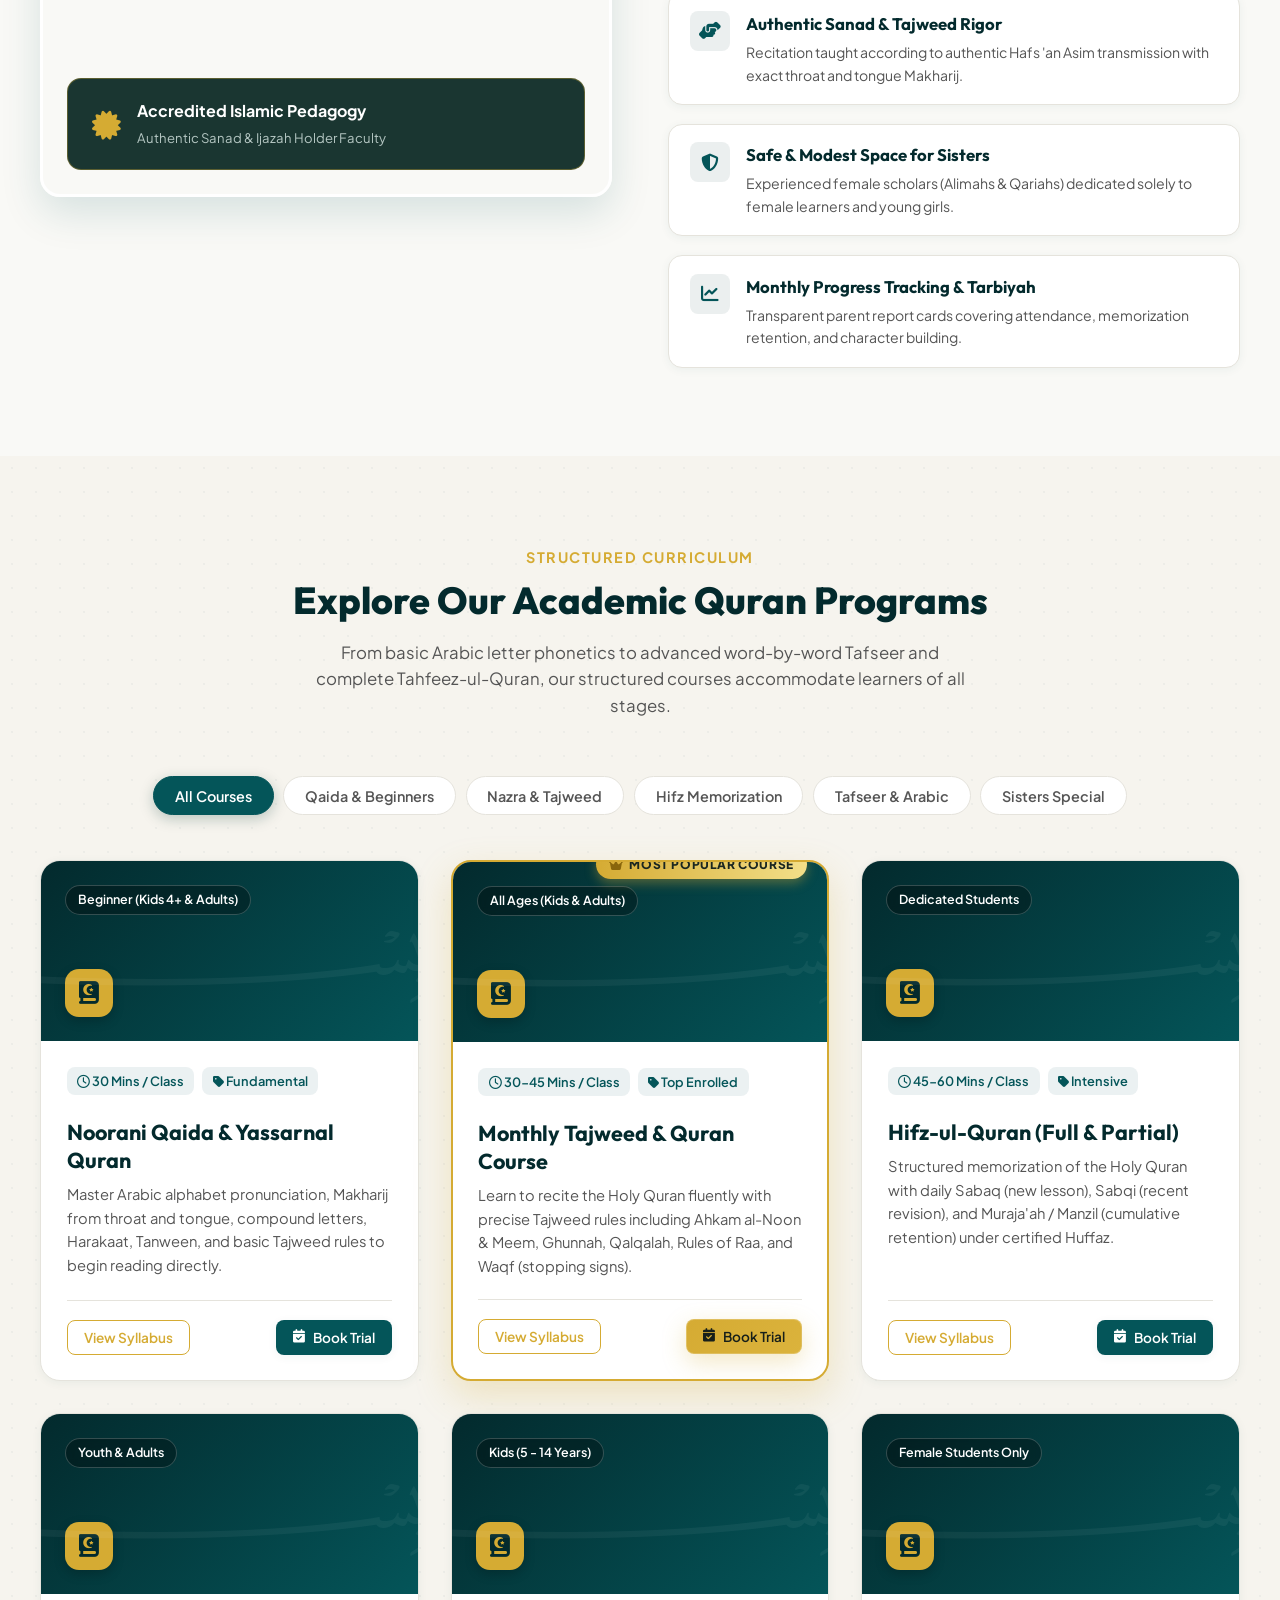
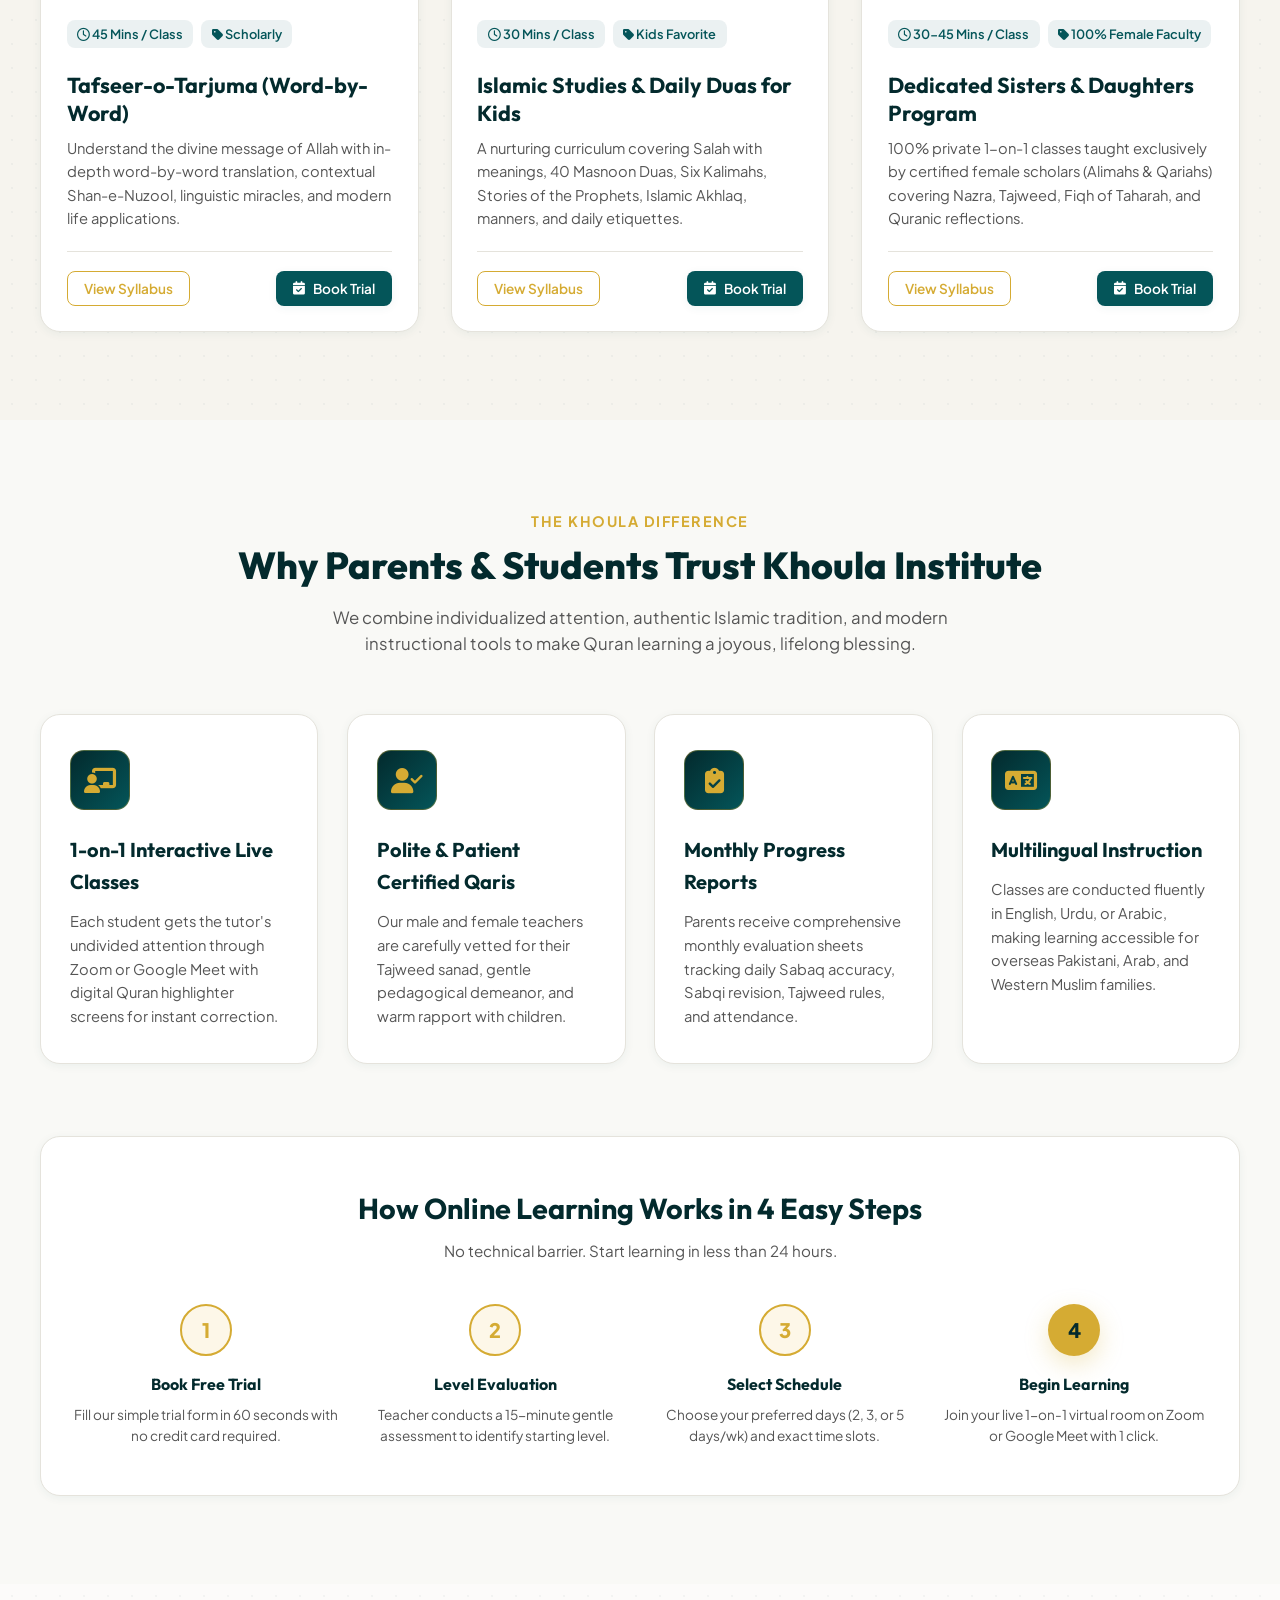
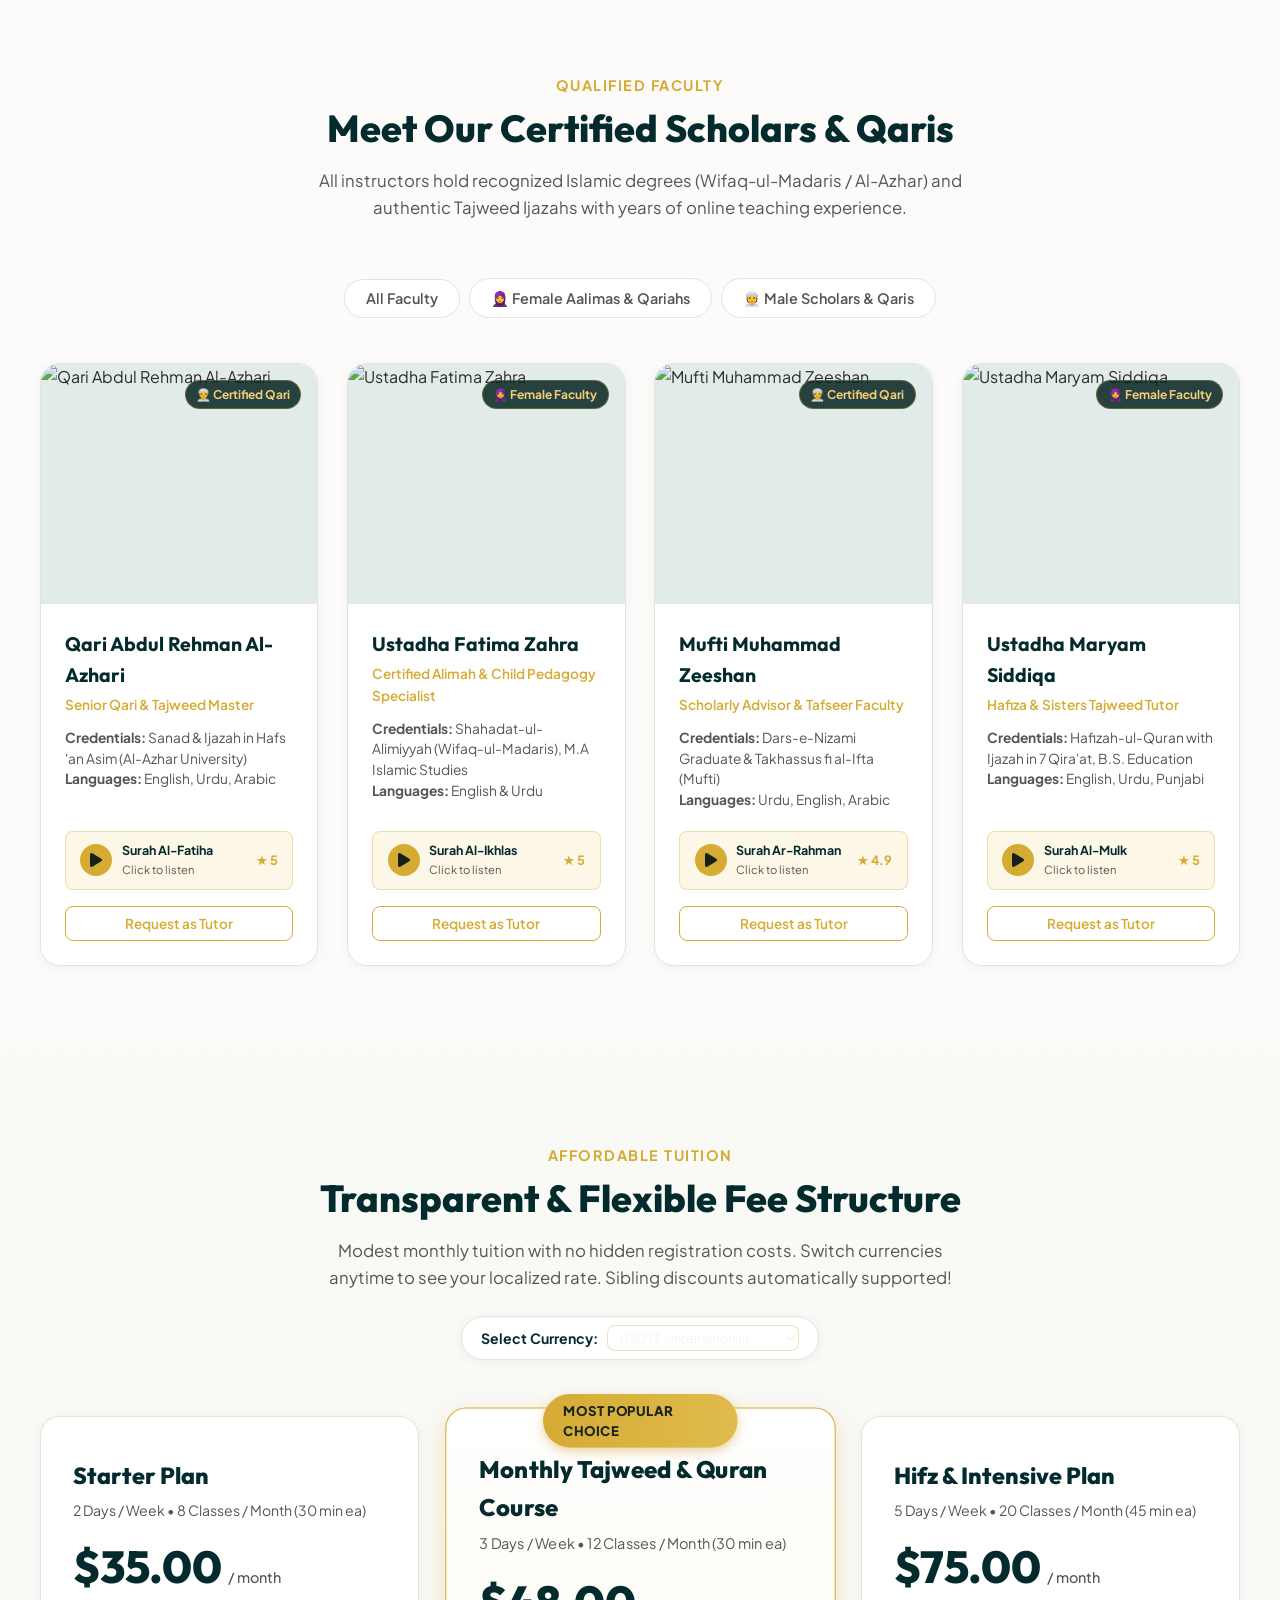
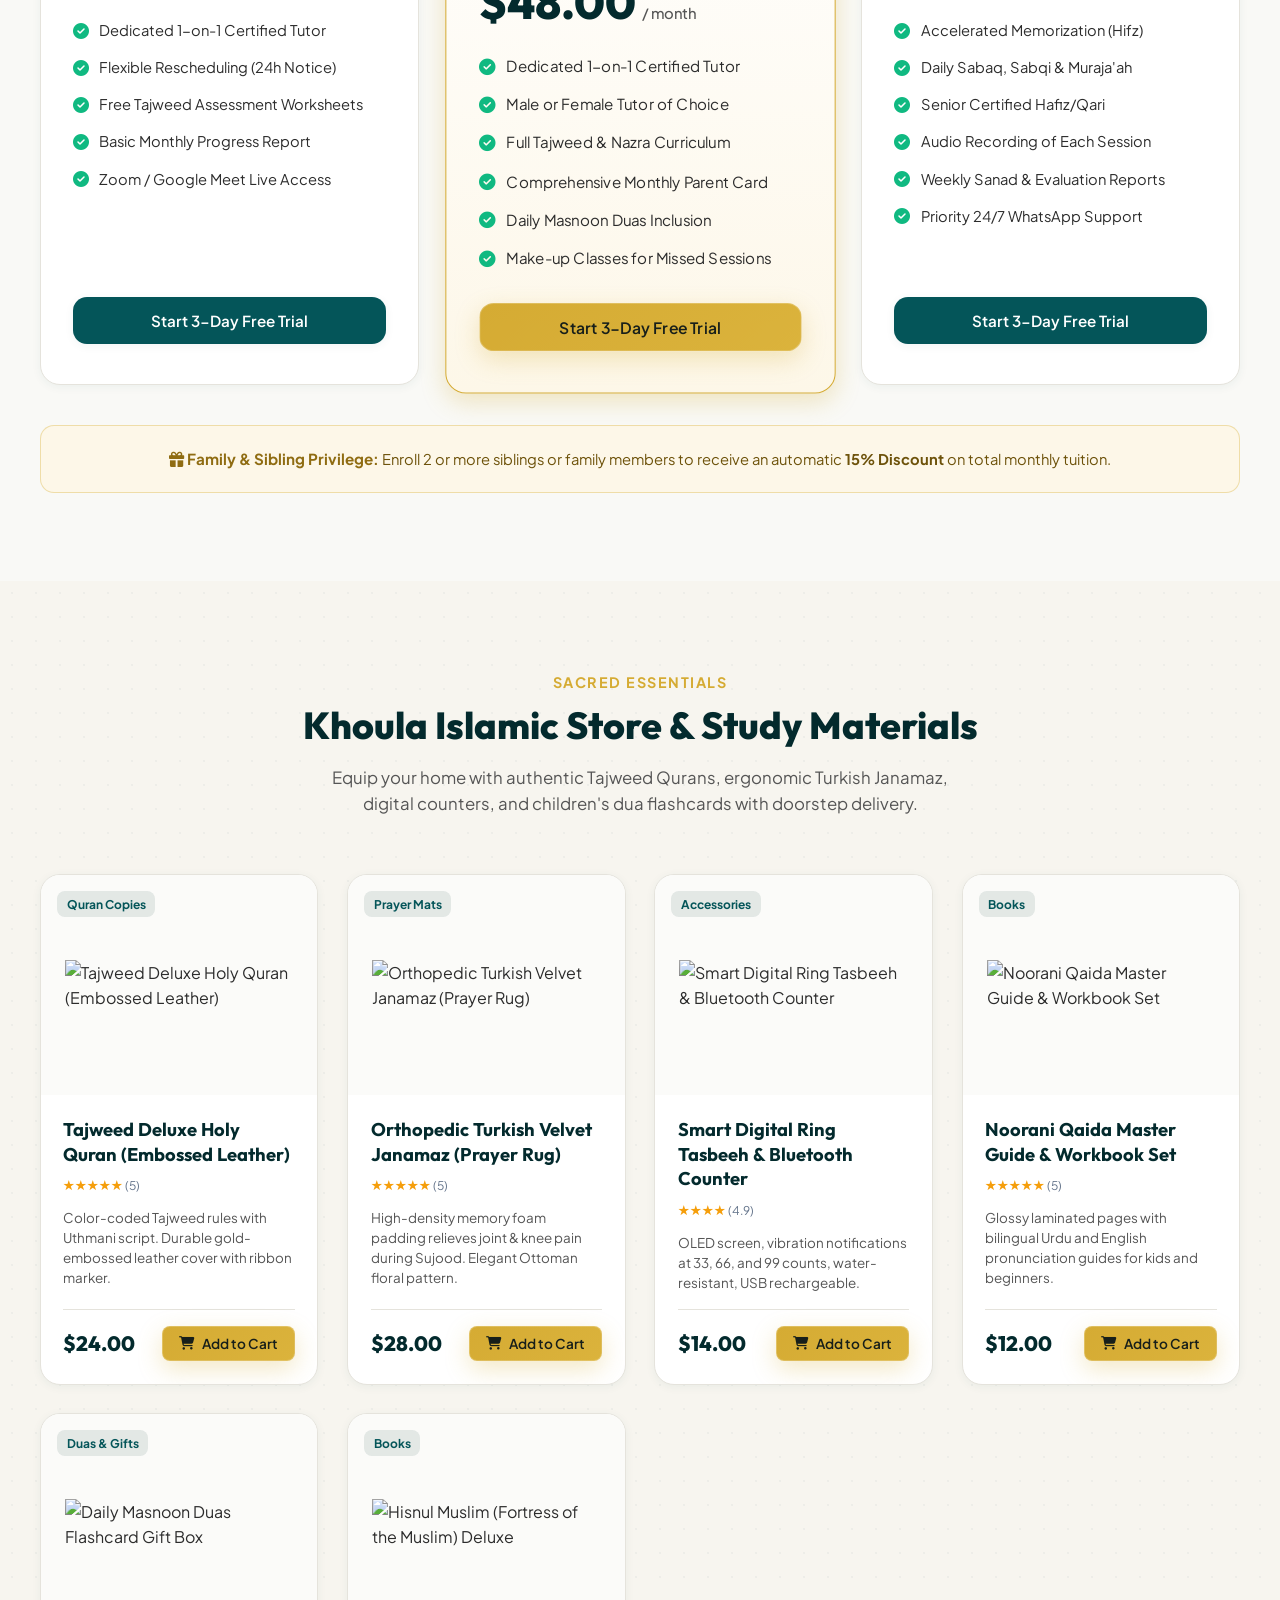
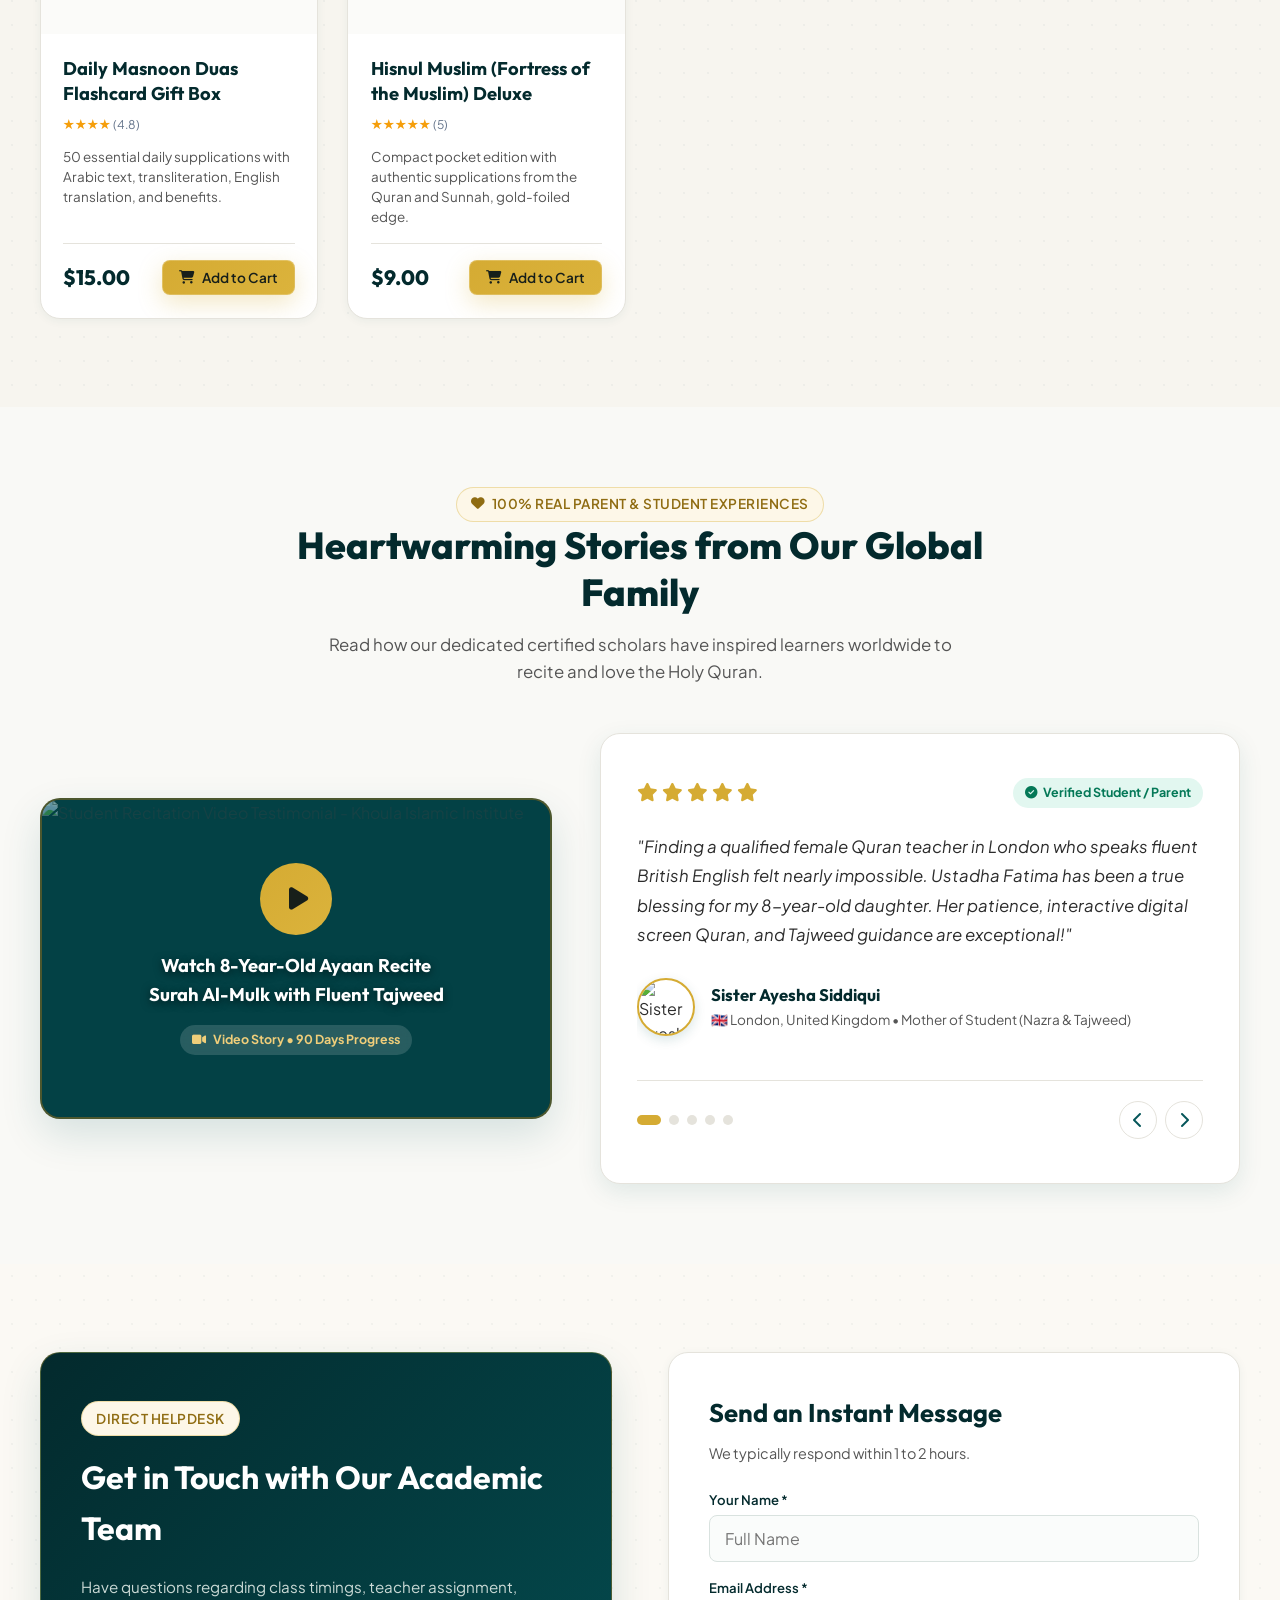
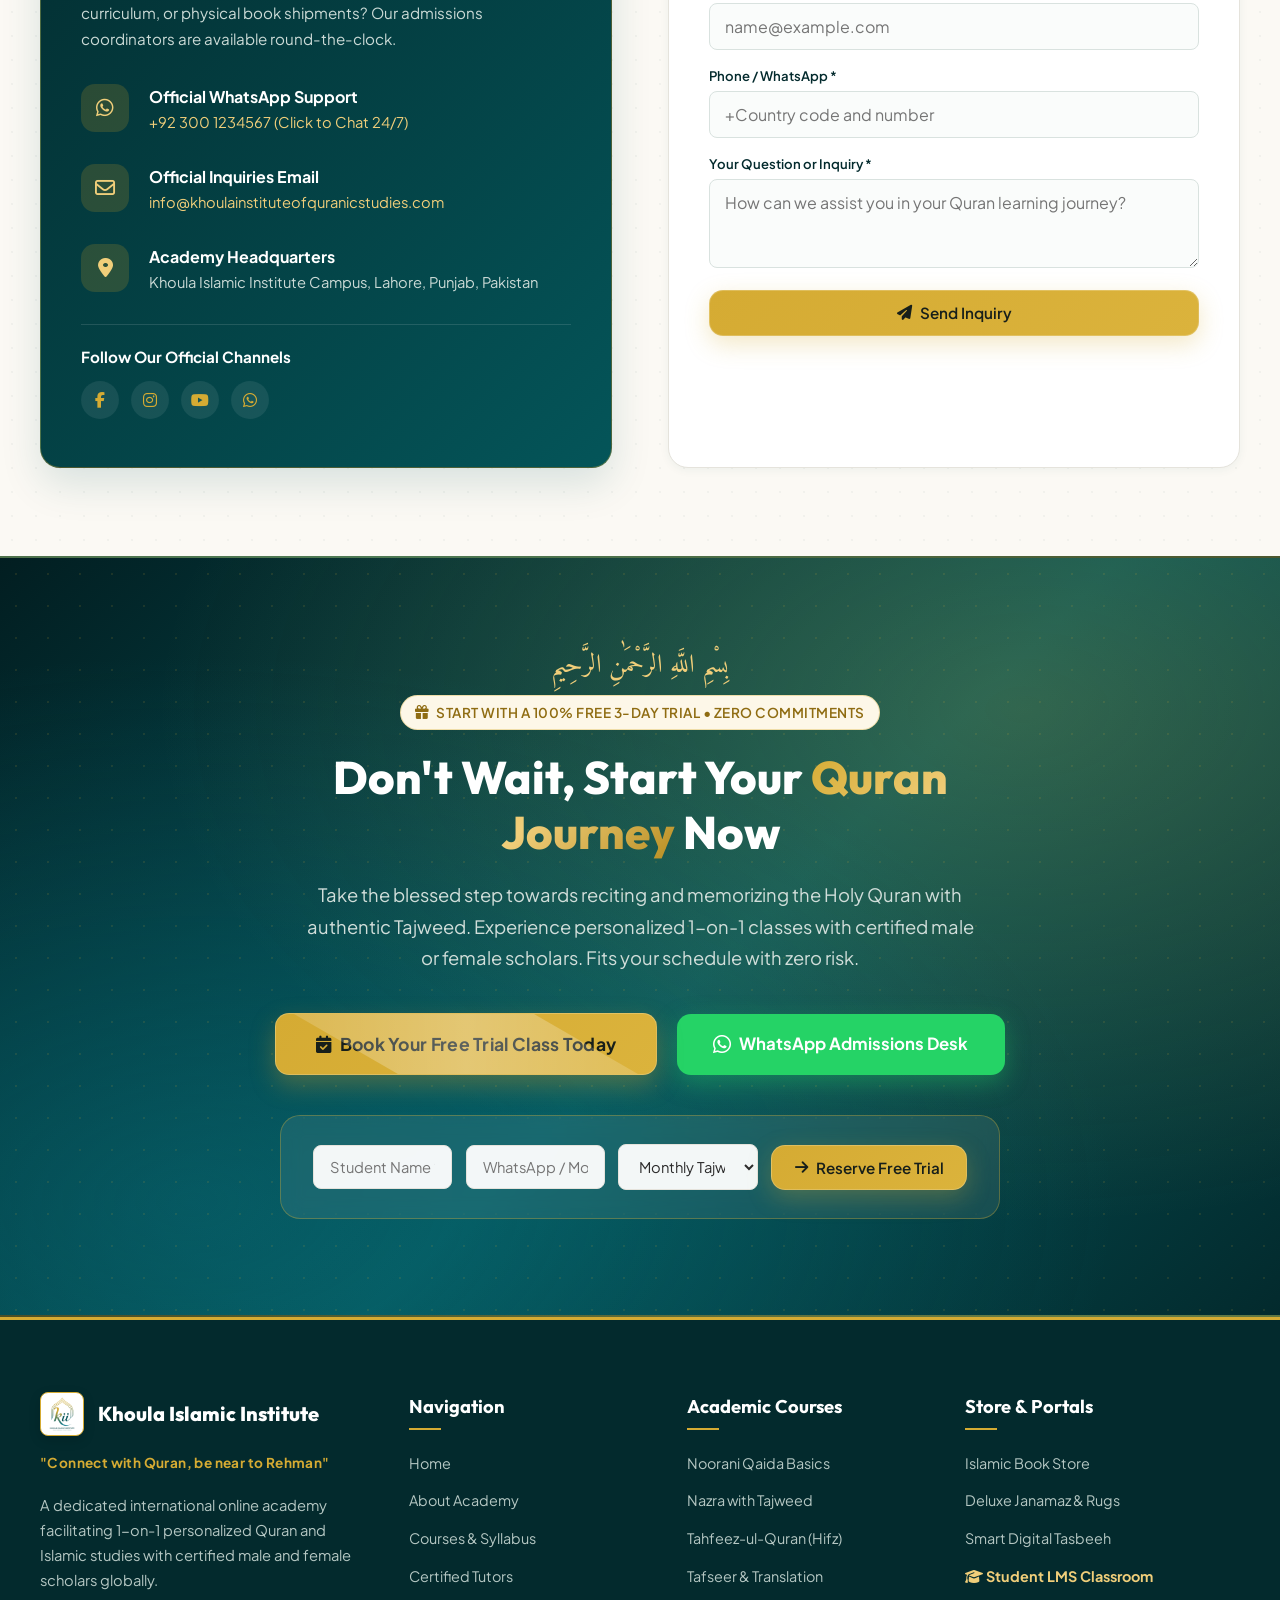
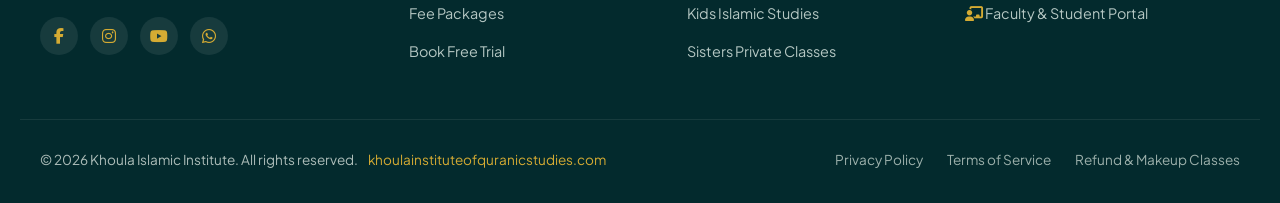
==== commit 0779df49: "feat: separate dedicated Super Admin private portal from public Faculty/Student portal" ====
--- a/index.html
+++ b/index.html
@@ -1379,8 +1379,7 @@
           <li><a href="#shop" class="footer-link">Deluxe Janamaz &amp; Rugs</a></li>
           <li><a href="#shop" class="footer-link">Smart Digital Tasbeeh</a></li>
           <li><a href="student-portal.html" target="_blank" class="footer-link" style="color:var(--color-gold-light); font-weight:700;"><i class="fas fa-graduation-cap"></i> Student LMS Classroom</a></li>
-          <li><a href="#" class="footer-link admin-portal-trigger"><i class="fas fa-lock" style="color:var(--color-gold);"></i> Admin Management Portal</a></li>
-          <li><a href="admin.html" target="_blank" class="footer-link"><i class="fas fa-desktop" style="color:var(--color-gold);"></i> Fullscreen Admin Screen</a></li>
+          <li><a href="admin.html" target="_blank" class="footer-link"><i class="fas fa-chalkboard-teacher" style="color:var(--color-gold);"></i> Faculty &amp; Student Portal</a></li>
         </ul>
       </div>
     </div>
--- a/styles.css
+++ b/styles.css
@@ -793,17 +793,9 @@
   pointer-events: none;
 }
 
-/* Autoplay Progress Bar */
+/* Autoplay Progress Bar — hidden (auto-play disabled, manual navigation only) */
 .carousel-progress-bar {
-  position: absolute;
-  top: 0;
-  left: 0;
-  height: 3.5px;
-  width: 0%;
-  background: linear-gradient(90deg, var(--color-gold), var(--color-gold-light));
-  box-shadow: 0 0 10px rgba(197, 155, 39, 0.8);
-  z-index: 25;
-  transition: width 0.08s linear;
+  display: none;
 }
 
 .carousel-wrapper {
